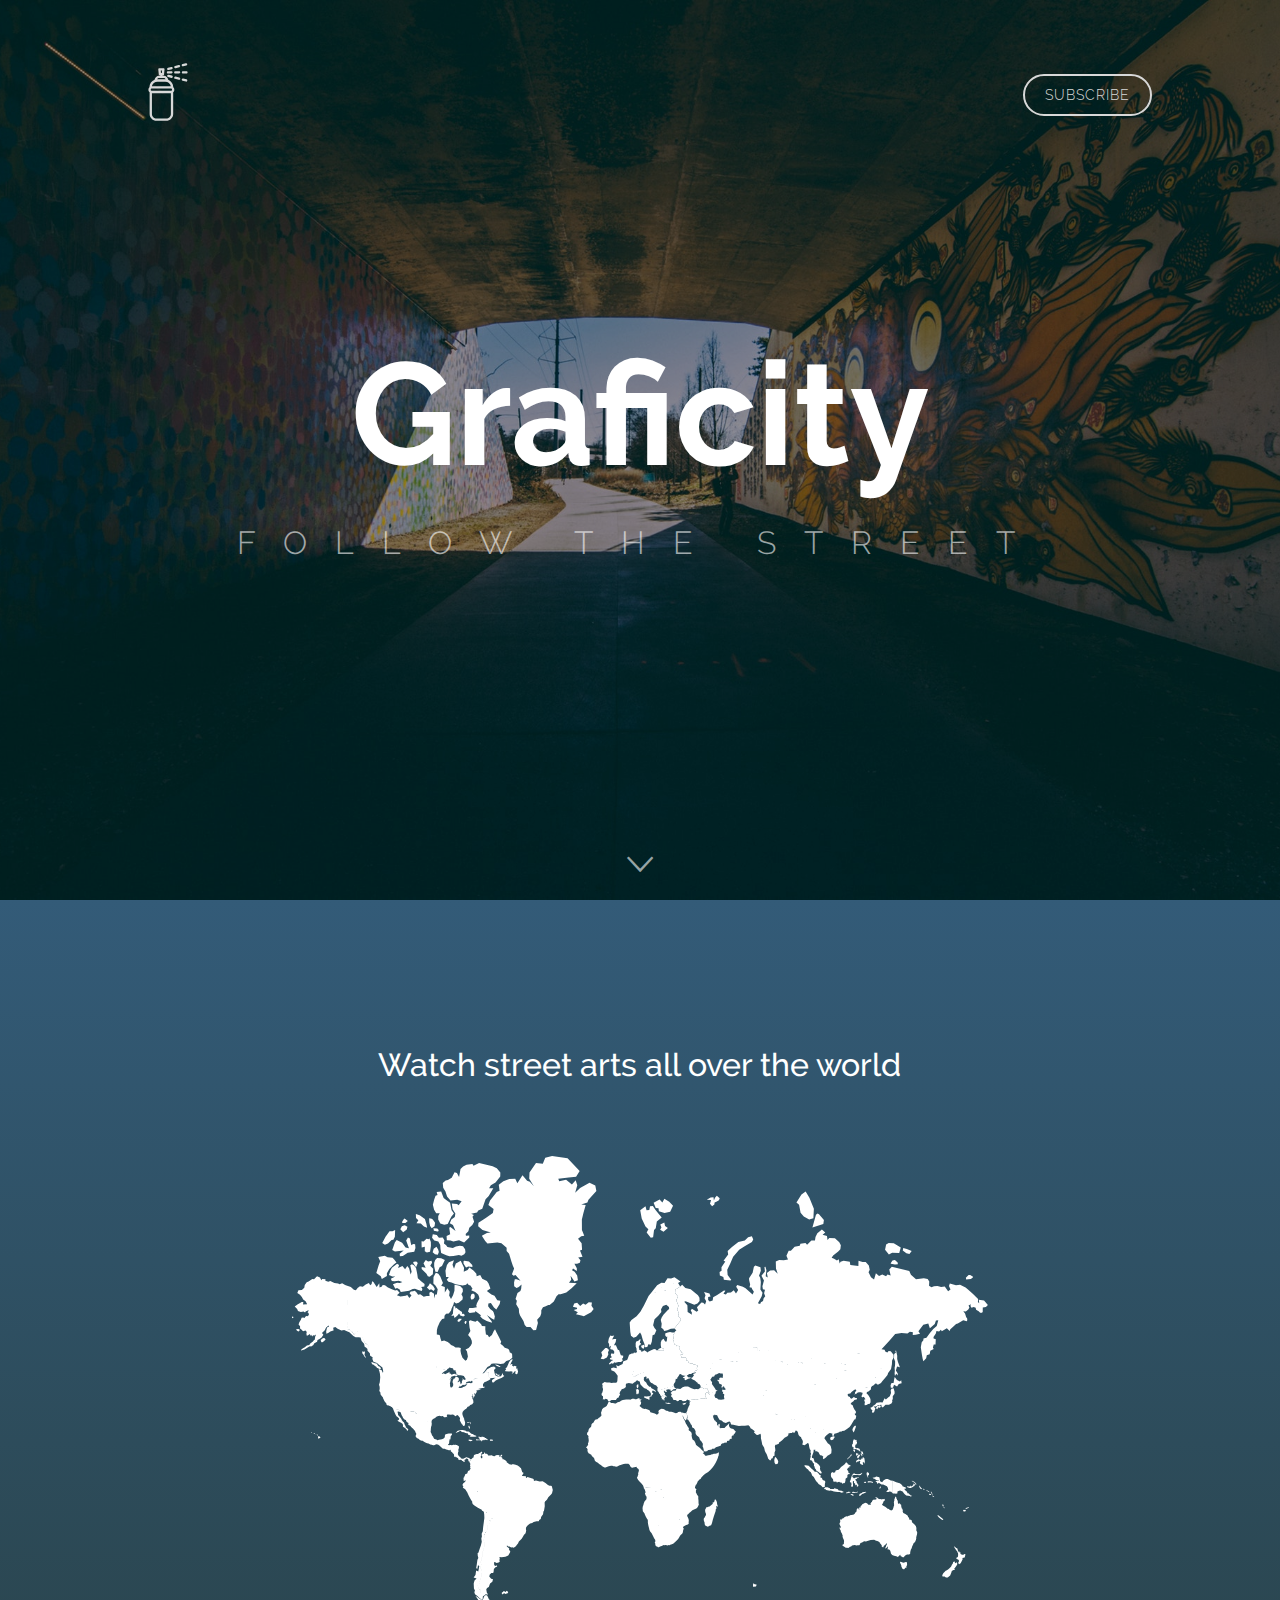
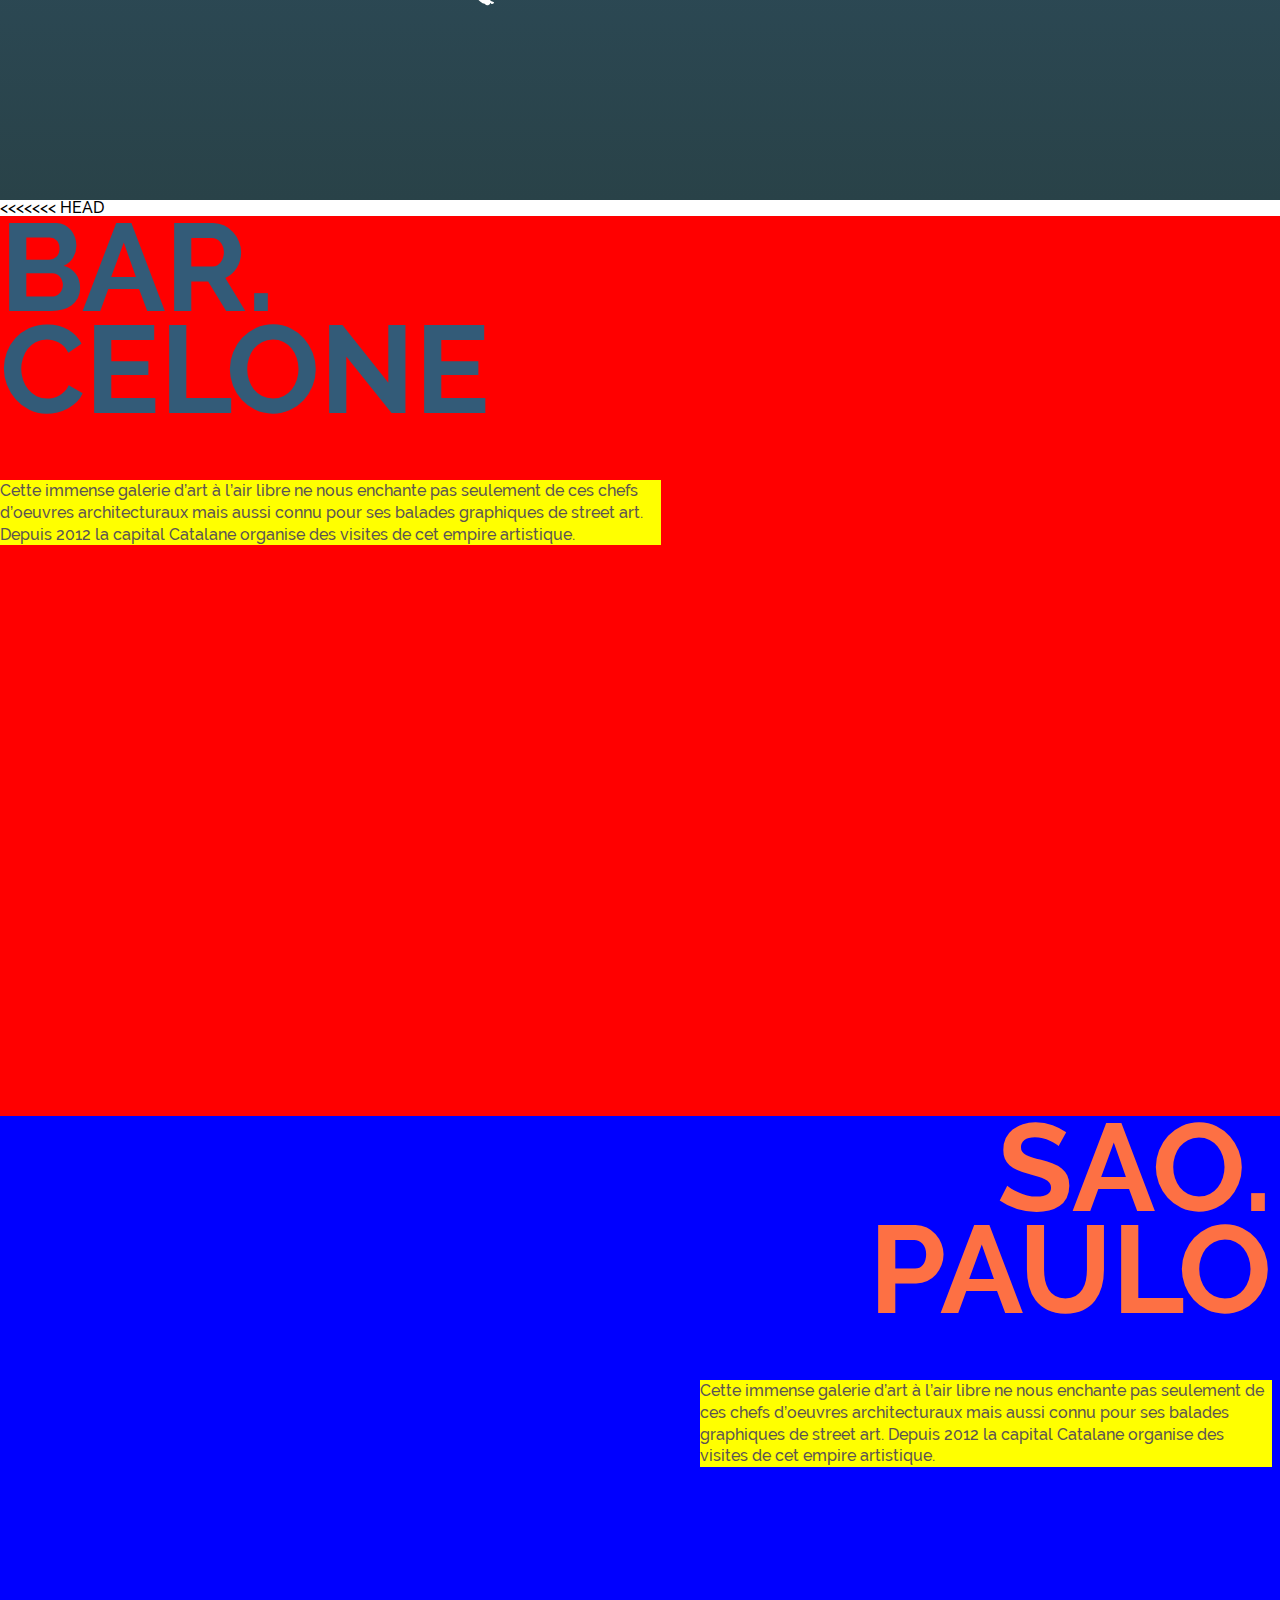
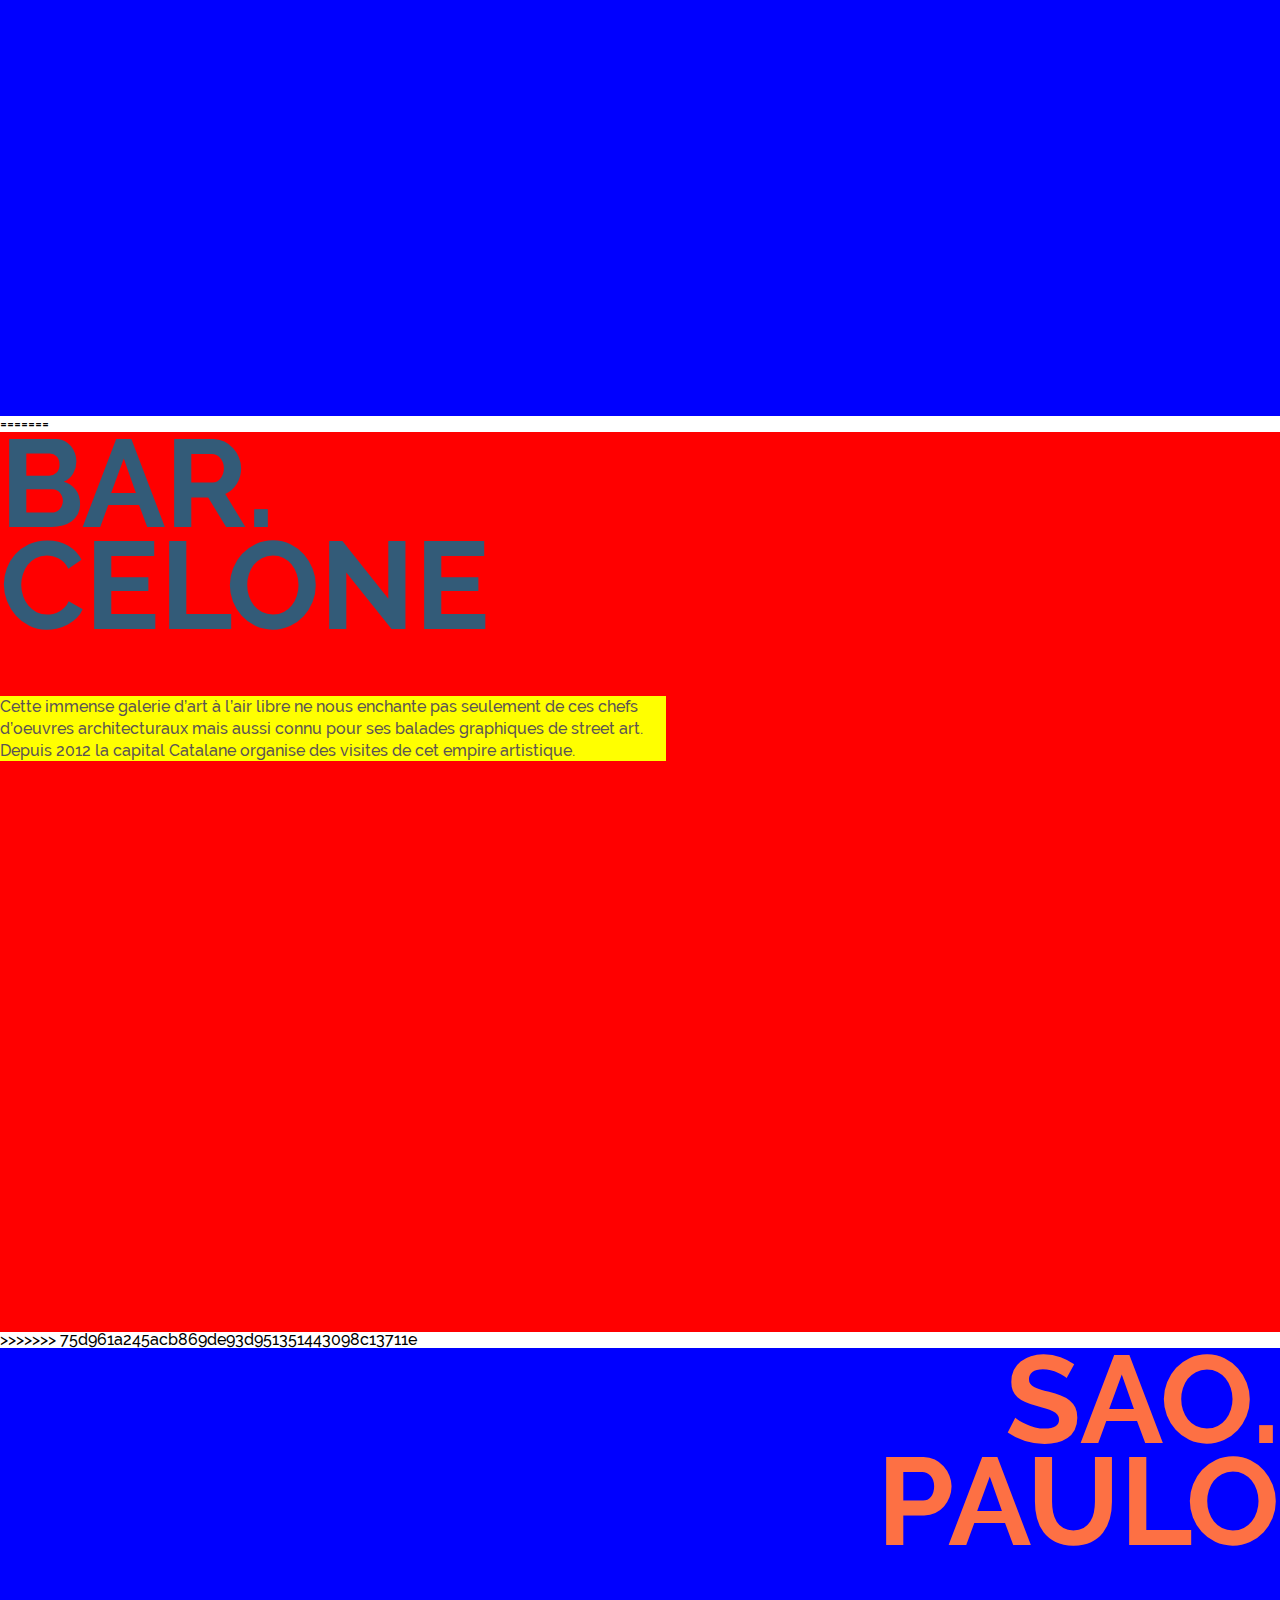
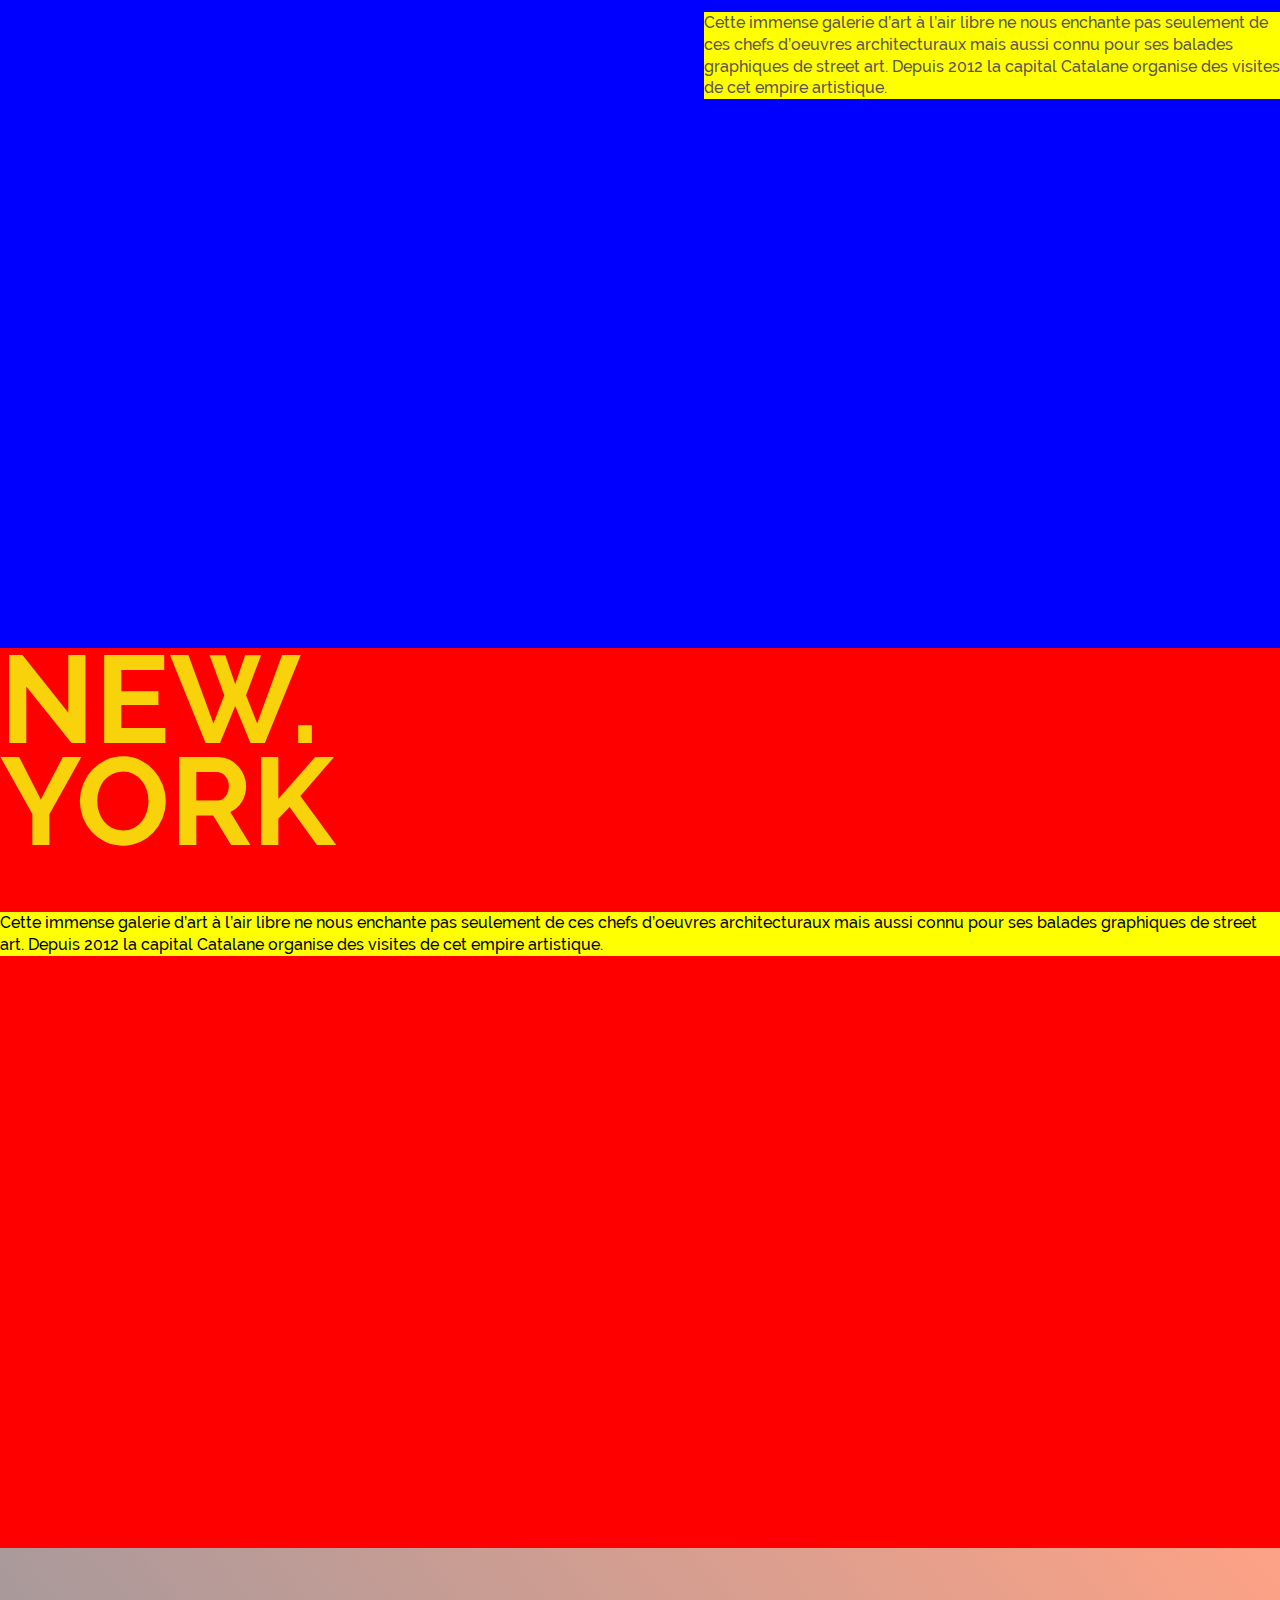
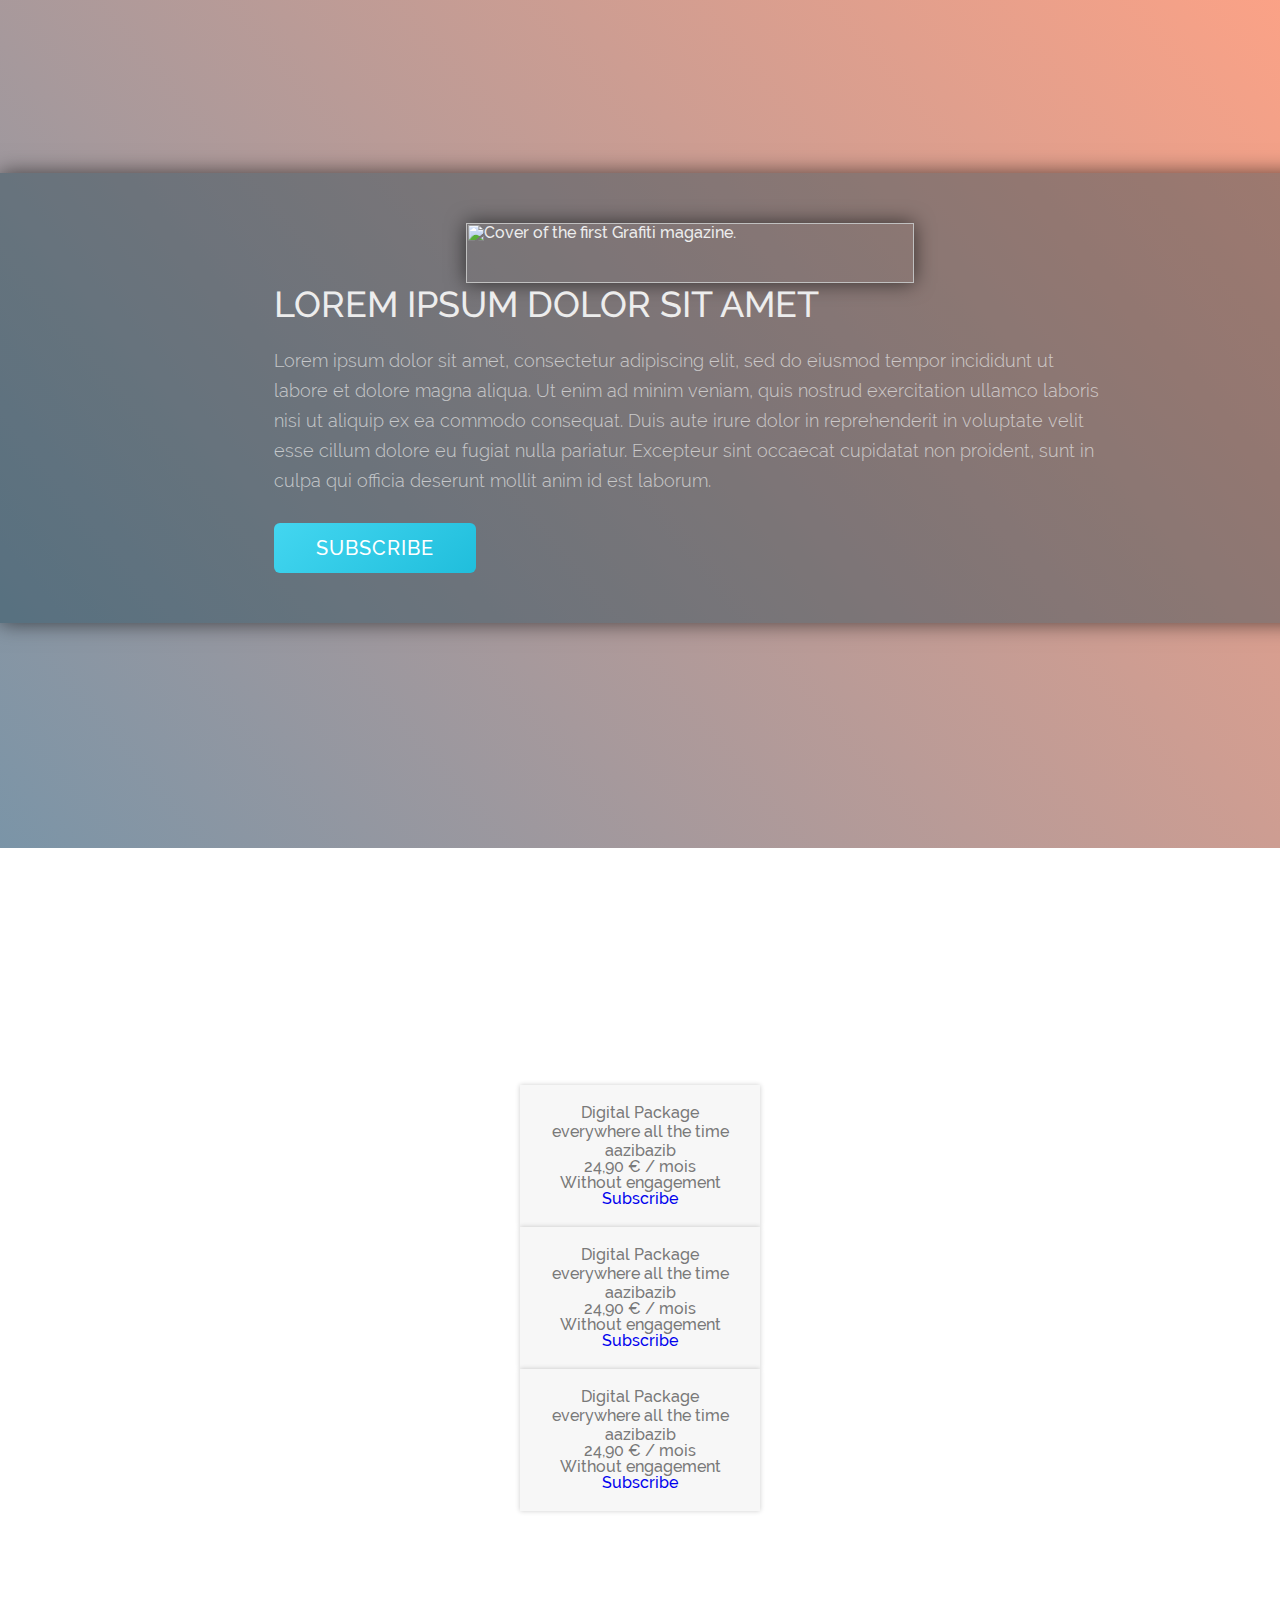
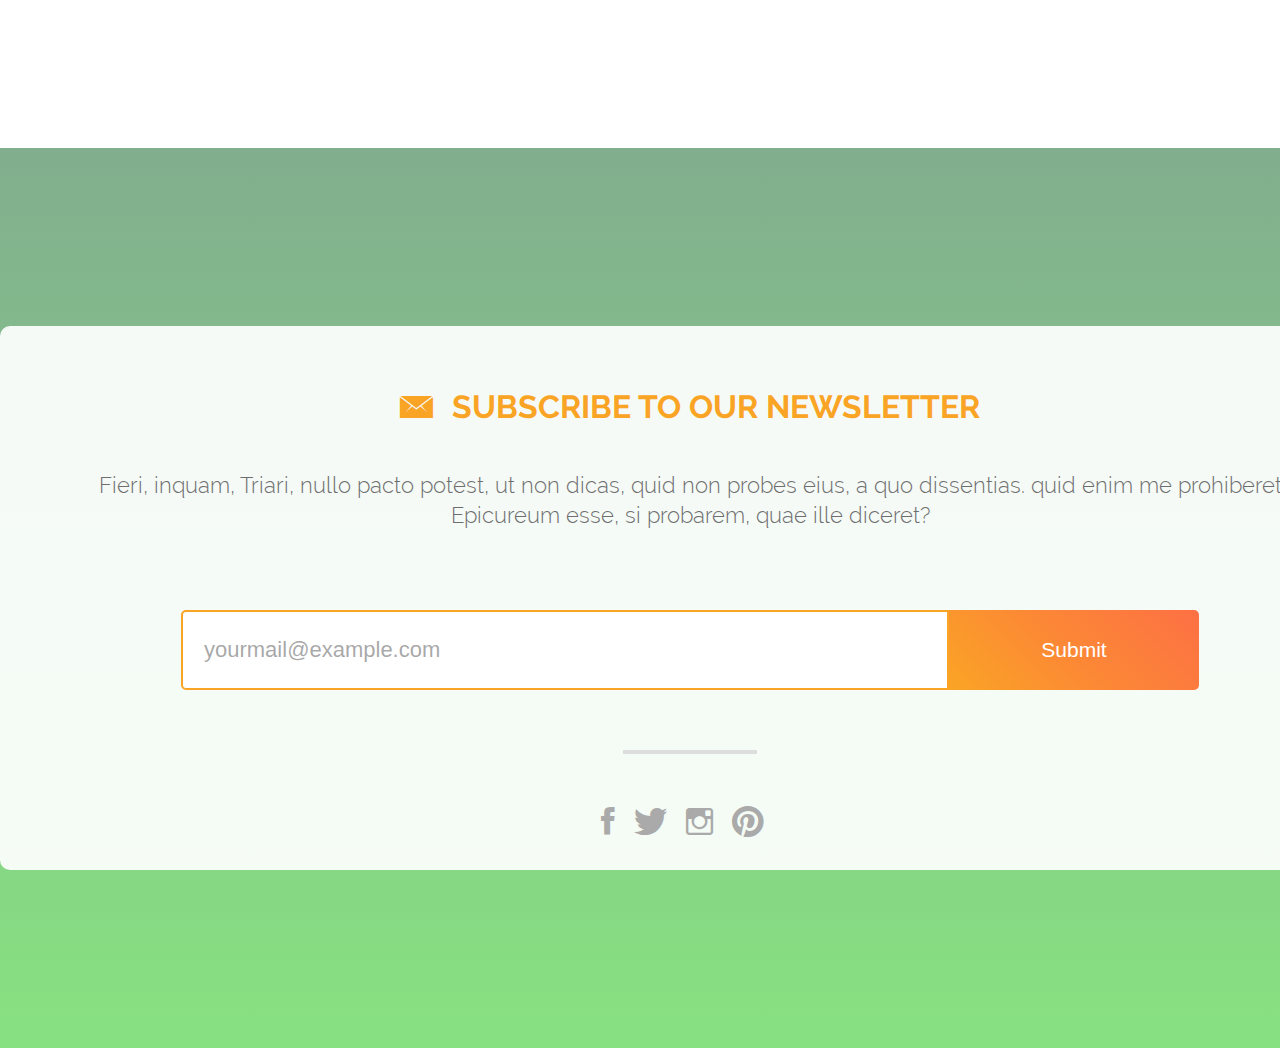
==== index.html @ 927def50 "update" ====
<html>
<head>
    <meta charset="utf-8">
	<meta http-equiv="X-UA-Compatible" content="IE=edge">
    <meta name="viewport" content="width=device-width, initial-scale=1, user-scalable=no">
    <title>Integration HETIC 2017</title>
    
    <link rel="stylesheet" href="./assets/css/ionicons.min.css">
    
    <link rel="stylesheet" href="./assets/css/reset.css">
    
    <link rel="stylesheet" href="./assets/css/main.css">
</head>
<body>
    <!-- code -->
    <section class="section graficity-head BgImg" id="section">
    <div class="filter filterTunnel"></div>
    <div class="sectionContentFlex">
    <div class="section-content">
    	<div class="head">
    		<div>
    			<a href="#">
    			    <?xml version="1.0" encoding="utf-8"?>
<svg version="1.1" id="Calque_1" xmlns="http://www.w3.org/2000/svg" xmlns:xlink="http://www.w3.org/1999/xlink" x="0px" y="0px"
	 viewBox="0 0 100 125" style="enable-background:new 0 0 100 125;" xml:space="preserve">
<style type="text/css">
	.st0{fill:#D8D8D8;}
</style>
<path class="st0" d="M50.4,31c-0.6-3.6-3.5-6.3-7-6.3h-1.9v-0.9h2.2l0.9-9.5c0-0.7-0.8-1.4-1.8-1.4h-6.2c-1,0-1.8,0.6-1.8,1.4
	l0.9,9.5h2.2v0.9H36c-3.5,0-6.4,2.7-7,6.3c-4.6,1.8-7.9,6.3-8,11.5c-1,1-1.6,2.3-1.6,3.8c0,1.6,0.7,3.1,1.9,4.1v33.8
	c0,5.9,4.9,10.8,10.8,10.8h15.2c5.9,0,10.8-4.9,10.8-10.8V50.4c1.1-1,1.8-2.4,1.8-4.1c0-1.5-0.6-2.9-1.6-3.8
	C58.2,37.3,54.9,32.9,50.4,31z M40.7,16.6l-0.3,3.6H39l-0.3-3.6H40.7z M36,28.3h7.4c1.2,0,2.3,0.7,2.9,1.8c-0.2,0-0.4,0-0.6,0H33.6
	c-0.2,0-0.4,0-0.6,0C33.7,29.1,34.8,28.3,36,28.3z M33.6,33.8h12.1c4.4,0,8,3.1,8.8,7.2H24.8C25.6,36.8,29.3,33.8,33.6,33.8z
	 M54.5,84.2c0,4-3.2,7.2-7.2,7.2H32.1c-4,0-7.2-3.2-7.2-7.2V51.8h29.6V84.2z M54.5,48.2H24.8c-1,0-1.8-0.8-1.8-1.8s0.8-1.8,1.8-1.8
	h29.7c1,0,1.8,0.8,1.8,1.8C56.3,47.3,55.5,48.2,54.5,48.2z M69.2,19.3C69.2,19.4,69.2,19.4,69.2,19.3C69.2,19.4,69.2,19.4,69.2,19.3
	c0,1.1-0.8,1.9-1.8,1.9h-6c-1,0-1.8-0.8-1.8-1.8l0,0l0,0c0-1,0.8-1.8,1.8-1.8h6C68.4,17.5,69.2,18.3,69.2,19.3z M80.6,19.4
	L80.6,19.4c0,1-0.8,1.8-1.8,1.8h-5.4c-1,0-1.8-0.8-1.8-1.8l0,0l0,0c0-1,0.8-1.8,1.8-1.8h5.4C79.8,17.5,80.6,18.3,80.6,19.4
	L80.6,19.4z M48.7,14.3c-0.2-1,0.3-1.9,1.3-2.2l5.2-1.3c1-0.2,1.9,0.3,2.2,1.3c0.2,1-0.3,1.9-1.3,2.2l-5.2,1.3
	c-0.1,0-0.3,0.1-0.4,0.1C49.6,15.7,48.9,15.1,48.7,14.3z M59.7,11.5c-0.2-1,0.3-1.9,1.3-2.2l5.8-1.5c1-0.2,1.9,0.3,2.2,1.3
	c0.2,1-0.3,1.9-1.3,2.2l-5.8,1.5c-0.1,0-0.3,0.1-0.4,0.1C60.7,12.9,59.9,12.3,59.7,11.5z M71.4,8.6c-0.2-1,0.3-1.9,1.3-2.2l5.2-1.3
	c1-0.2,1.9,0.3,2.2,1.3c0.2,1-0.3,1.9-1.3,2.2l-5.2,1.3c-0.1,0-0.3,0.1-0.4,0.1C72.3,9.9,71.6,9.4,71.4,8.6z M48.2,19.4L48.2,19.4
	L48.2,19.4c0-1.1,0.8-1.9,1.8-1.9h5.4c1,0,1.8,0.8,1.8,1.8l0,0l0,0c0,1-0.8,1.8-1.8,1.8H50C49,21.2,48.2,20.4,48.2,19.4z M57.4,26.7
	c-0.2,0.8-0.9,1.4-1.7,1.4c-0.1,0-0.3,0-0.4-0.1L50,26.6c-1-0.2-1.5-1.2-1.3-2.2s1.2-1.5,2.2-1.3l5.2,1.3
	C57.1,24.7,57.7,25.7,57.4,26.7z M69.1,29.6c-0.2,0.8-0.9,1.4-1.7,1.4c-0.1,0-0.3,0-0.4-0.1l-6-1.5c-1-0.2-1.5-1.2-1.3-2.2
	s1.2-1.5,2.2-1.3l5.8,1.5C68.7,27.7,69.3,28.6,69.1,29.6z M80.1,32.4c-0.2,0.8-0.9,1.4-1.7,1.4c-0.1,0-0.3,0-0.4-0.1l-5.2-1.3
	c-1-0.2-1.5-1.2-1.3-2.2s1.2-1.5,2.2-1.3l5.2,1.3C79.8,30.4,80.4,31.4,80.1,32.4z"/>
</svg>

    			 </a>
    		</div>

    		<div>
    			<a href="#" class="subscribeButtonHead btnGoTo" data-target="section5">subscribe</a>
    		</div>
    	</div>

		<div class="headerTextDiv">
	    	<h1 class="mainTitle">Graficity</h1>
	    	<h2 class="catchPhrase">follow the street</h2>
		</div>
   
        <div class="section-down">
            <a href="#" class="btn-section-down btnGoTo" data-target="section2"><i class="ion-ios-arrow-down"></i></a>
        </div>
    </div>
    </div>
    </section>

	<section class="section worldMapSection" id="section2">
	<div class="section-content">
	    <h2 class="mainTitle">Watch street arts all over the world</h2>
	
		<div class="worldMapImgDiv">
	<svg class="svg_map" viewbox="0 0 1009 652">
    <path class="Amerique_nord" d="M198.93,96.23l-0.22,-5.9l3.63,0.58l1.63,0.96l3.35,4.92l-0.76,4.97l-4.15,2.77l-2.28,-3.12L198.93,96.23zM212.14,108.88l0.33,-1.49l-1.97,-2.45l-5.65,-0.19l0.75,3.68l5.25,0.83L212.14,108.88zM248.49,155.83l3.08,5.1l0.81,0.57l3.07,-1.27l3.02,0.2l2.98,0.28l-0.25,-2.64l-4.84,-5.38l-6.42,-1.08l-1.35,0.67L248.49,155.83zM183.06,93.13l-2.71,4.19l6.24,0.52l4.61,4.44l4.58,1.5l-1.09,-5.68l-2.14,-6.73l-7.58,-5.35l-5.5,-2.04l0.2,5.69L183.06,93.13zM208.96,82.89l5.13,-0.12l-2.22,4l-0.04,5.3l3.01,5.76l5.81,1.77l4.96,-0.99l5.18,-10.73l3.85,-4.45l-3.38,-4.97l-2.21,-10.65l-4.6,-3.19l-4.72,-3.68l-3.58,-9.56l-6.52,0.94l1.23,4.15l-2.87,1.25l-1.94,5.32l-1.94,7.46l1.78,7.26L208.96,82.89zM145.21,136.27l3.92,1.95l12.67,-1.3l-5.82,4.77l0.36,3.43l4.26,-0.24l7.07,-4.58l9.5,-1.67l1.71,-5.22l-0.49,-5.57l-2.94,-0.5l-2.5,1.93l-1.1,-4.13l-0.95,-5.7l-2.9,-1.42l-2.57,4.41l4.01,11.05l-4.9,-0.85l-4.98,-6.79l-7.89,-4l-2.64,3.32L145.21,136.27zM167.77,94.21l-3.65,-2.9l-1.5,-0.66l-2.88,4.28l-0.05,2l4.66,0.01L167.77,94.21zM166.31,106.56l0.93,-3.99l-3.95,-2.12l-4.09,1.39l-2.27,4.26l4.16,4.21L166.31,106.56zM195.4,139.8l4.62,-1.11l1.28,-8.25l-0.09,-5.95l-2.14,-5.56l-0.22,1.6l-3.94,-0.7l-4.22,4.09l-3.02,-0.37l0.18,8.92l4.6,-0.87l-0.06,6.47L195.4,139.8zM192.12,185.41l-5.06,-3.93l-4.71,-4.21l-0.87,-6.18l-1.76,-8.92l-3.14,-3.84l-2.79,-1.55l-2.47,1.42l1.99,9.59l-1.41,3.73l-2.29,-8.98l-2.56,-3.11l-3.17,4.81l-3.9,-4.76l-6.24,2.87l1.4,-4.46l-2.87,-1.87l-7.51,5.84l-1.95,3.71l-2.35,6.77l4.9,2.32l4.33,-0.12l-6.5,3.46l1.48,3.13l3.98,0.17l5.99,-0.67l5.42,1.96l-3.66,1.44l-3.95,-0.37l-4.33,1.41l-1.87,0.87l3.45,6.35l2.49,-0.88l3.83,2.15l1.52,3.65l4.99,-0.73l7.1,-1.16l5.26,-2.65l3.26,-0.48l4.82,2.12l5.07,1.22l0.94,-2.86l-1.79,-3.05l4.6,-0.64L192.12,185.41zM199.86,184.43l-1.96,3.54l-2.47,2.49l3.83,3.54l2.28,-0.85l3.78,2.36l1.74,-2.73l-1.71,-3.03l-0.84,-1.53l-1.68,-1.46L199.86,184.43zM182.25,154.98l-2.13,-2.17l-3.76,0.4l-0.95,1.38l4.37,6.75L182.25,154.98zM210.94,168.15l3.01,-6.93l3.34,-1.85l4.19,-8.74l-5.36,-2.47l-5.84,-0.36l-2.78,2.77l-1.47,4.23l-0.04,4.82l1.75,8.19L210.94,168.15zM228.09,145.15l5.76,-0.18l8.04,-1.61l3.59,1.28l4.18,-2.26l1.75,-2.84l-0.63,-4.52l-3,-4.23l-4.56,-0.8l-5.71,0.97l-4.46,2.44l-4.09,-0.94l-3.78,-0.5l-1.78,-2.7l-3.22,-2.61l0.64,-4.43l-2.42,-3.98l-5.52,0.03l-3.11,-3.99l-5.78,-0.8l-1.06,5.1l3.25,3.74l5.8,1.45l2.81,5.09l0.34,5.6l0.97,5.99l7.45,3.42L228.09,145.15zM139.07,126.88l5.21,-5.05l2.62,-0.59l2.16,-4.23l0.38,-9.77l-3.85,1.91l-4.3,-0.18l-5.76,8.19l-4.76,8.98l3.8,2.51L139.07,126.88zM211.25,143.05l1.53,-4.14l-1.02,-3.46l-2.45,-3.92l-4.03,3.02l-1.49,4.92l3.4,2.79L211.25,143.05zM202.94,154.49l-0.73,-2.88l-5,1.26l-3.34,-2.11l-3.32,4.8l3.09,6.28l-5.72,-1.17l-0.06,3.01l6.97,7.05l1.94,3.38l2.7,0.73l4.6,-3.41l0.5,-8.21l-4.24,-4.07L202.94,154.49zM128.95,308.23l-1.16,-2.34l-2.8,-1.77l-1.39,-2.05l-0.95,-1.5l-2.64,-0.46l-1.72,-0.67l-2.94,-0.96l-0.24,1.02l1.08,2.38l2.89,0.78l0.5,1.23l2.51,1.5l0.84,1.51l4.6,1.92L128.95,308.23zM250.65,230.6l-2,-2.11l-2.06,0.5l-0.25,-3.06l-3.21,-2.04l-3.07,-2.27l-1.63,-1.75l-1.43,1.03l-0.52,-2.96l-2.03,-0.55l-0.96,6.13l-0.36,5.11l-2.44,3.14l3.8,-0.6l0.96,3.65l3.99,-3.23l2.78,-3.38l1.57,2.86l4.36,1.51L250.65,230.6zM130.12,178.05l7.38,-4.18V170l3.48,-6.41l6.88,-6.69l3.52,-2.47l-3.01,-4.2l-2.72,-2.95l-7.16,-0.57l-4,-2.16l-9.48,1.63l2.74,6.23l-2.43,6.43l-1.94,6.87l-1.2,3.86l6.47,4.69L130.12,178.05zM264.36,205.36l0.32,-1.01l-0.03,-3.17l-2.19,-2.08l-2.57,1.05l-1.19,4.17l0.7,3.56l3.14,-0.36L264.36,205.36zM288.18,212.9l4.41,6.6l3.45,2.85l4.92,-7.87l0.87,-4.93l-4.41,-0.47l-4.03,-6.7l-4.45,-1.64l-6.6,-4.97l5.15,-3.63l-2.65,-7.54l-2.44,-3.35l-6.77,-3.35l-2.92,-5.55l-5.21,1.99l-0.36,-3.86l-3.86,-4.32l-6.22,-4.71l-2.65,3.71l-5.55,2.66l0.42,-6.06l-4.81,-10.05l-7.11,4.06l-2.59,7.7l-2.21,-5.92l2.06,-6.37l-7.24,2.65l-2.88,3.99l-2.15,8.42l0.89,9.05l3.98,0.04l-2.93,3.92l2.33,2.96l4.55,1.25l5.93,2.42l10.2,1.82l5.08,-1.04l1.5,-2.42l2.21,2.79l2.47,0.46l2.97,4.96l-1.8,1.98l5.68,2.63l4.29,3.68l1.08,2.55l0.77,3.24l-3.63,6.93l-0.98,3.44l0.94,2.42l-5.77,0.86l-5.27,0.12l-1.85,4.87l2.37,2.23l8.11,-1.03l-0.04,-1.89l4.08,3.15l4.18,3.28l-0.98,1.77l3.4,3.02l6.02,3.53l7.6,2.39l-0.46,-2.09l-2.92,-3.67l-3.96,-5.37l7.03,5l3.54,1.66l0.97,-4.44l-1.82,-6.3l-1.16,-1.73l-3.81,-3.03l-2.95,-3.91l0.35,-3.94L288.18,212.9zM222.35,51.34l2.34,7.29l4.96,5.88l9.81,-1.09l6.31,1.97l-4.38,6.05l-2.21,-1.78l-7.66,-0.71l1.19,8.31l3.96,6.04l-0.8,5.2l-4.97,3.46l-2.27,5.47l4.55,2.65l3.82,8.55l-7.5,-5.7l-1.71,0.94l1.38,9.38l-5.18,2.83l0.35,5.85l5.3,0.63l4.17,1.44l8.24,-1.84l7.33,3.27l7.49,-7.19l-0.06,-3.02l-4.79,0.48l-0.39,-2.84l3.92,-3.83l1.33,-5.15l4.33,-3.83l2.66,-4.76l-2.32,-7.1l1.94,-2.65l-3.86,-1.89l8.49,-1.63l1.79,-3.15l5.78,-2.6l4.8,-13.47l4.57,-4.94l6.62,-11.12l-6.1,0.1l2.54,-4.3l6.78,-3.99l6.84,-8.9l0.12,-5.73l-5.13,-6.04l-6.02,-2.93l-7.49,-1.82l-6.07,-1.49l-6.07,-1.5l-8.1,3.98l-1.49,-2.53l-8.57,0.98l-5.03,2.57l-3.7,3.65l-2.13,11.74L239,24.52l-3.48,-1.14l-4.12,7.97l-5.5,3.35l-3.27,0.66l-4.17,3.84l0.61,6.65L222.35,51.34zM296.75,316.34l-0.98,-1.98l-1.06,1.26l0.7,1.36l3.56,1.71l1.04,-0.26l1.38,-1.66l-2.6,0.11L296.75,316.34zM239.75,238.48l0.61,1.63l1.98,0.14l3.28,-3.34l0.06,-1.19l-3.85,-0.06L239.75,238.48zM301.88,304.92l-2.87,-1.8l-3.69,-1.09l-0.97,0.37l2.61,2.04l3.63,1.34l1.36,-0.08L301.88,304.92zM326.76,309.71l-0.36,-2.24l-1.96,0.72l0.87,-3.11l-2.8,-1.32l-1.29,1.05l-2.49,-1.18l0.98,-1.51l-1.88,-0.93l-1.83,1.47l1.86,-3.82l1.5,-2.8l0.54,-1.22l-1.3,-0.2l-2.43,1.55l-1.74,2.53l-2.9,6.92l-2.35,2.56l1.22,1.14l-1.75,1.47l0.43,1.23l5.44,0.13l3.01,-0.25l2.69,1.01l-1.98,1.93l1.67,0.14l3.25,-3.58l0.78,0.53l-0.61,3.37l1.84,0.77l1.27,-0.15l1.18,-3.61L326.76,309.71zM305.57,314.47l-2.81,4.56l-4.63,0.58l-3.64,-2.01l-0.92,-3.07l-0.89,-4.46l2.65,-2.83l-2.48,-2.09l-4.19,0.43l-5.88,3.53l-4.5,5.45l-2.38,0.67l3.23,-3.8l4.04,-5.57l3.57,-1.9l2.35,-3.11l2.9,-0.3l4.21,0.03l6,0.92l4.74,-0.71l3.53,-3.62l4.62,-1.59l2.01,-1.58l2.04,-1.71l-0.2,-5.19l-1.13,-1.77l-2.18,-0.63l-1.11,-4.05l-1.8,-1.55l-4.47,-1.26l-2.52,-2.82l-3.73,-2.83l1.13,-3.2l-3.1,-6.26l-3.65,-6.89l-2.18,-4.98l-1.86,2.61l-2.68,6.05l-4.06,2.97l-2.03,-3.16l-2.56,-0.85l-0.93,-6.99l0.08,-4.8l-5,-0.44l-0.85,-2.27l-3.45,-3.44l-2.61,-2.04l-2.32,1.58l-2.88,-0.58l-4.81,-1.65l-1.95,1.4l0.94,9.18l1.22,5.12l-3.31,5.75l3.41,4.02l1.9,4.44l0.23,3.42l-1.55,3.5l-3.18,3.46l-4.49,2.28l1.98,2.53l1.46,7.4l-1.52,4.68l-2.16,1.46l-4.17,-4.28l-2.03,-5.17l-0.87,-4.76l0.46,-4.19l-3.05,-0.47l-4.63,-0.28l-2.97,-2.08l-3.51,-1.37l-2.01,-2.38l-2.8,-1.94l-5.21,-2.23l-3.92,1.02l-1.31,-3.95l-1.26,-4.99l-4.12,-0.9l0.15,-6.41l1.09,-4.48l3.04,-6.6l3.43,-4.9l3.26,-0.77l0.19,-4.05l2.21,-2.68l4.01,-0.42l3.25,-4.39l0.82,-2.9l2.7,-5.73l0.84,-3.5l2.9,2.11l3.9,-1.08l5.49,-4.96l0.36,-3.54l-1.98,-3.98l2.09,-4.06l-0.17,-3.87l-3.76,-3.95l-4.14,-1.19l-3.98,-0.62l-0.15,8.71l-2.04,6.56l-2.93,5.3l-2.71,-4.95l0.84,-5.61l-3.35,-5.02l-3.75,6.09l0.01,-7.99l-5.21,-1.63l2.49,-4.01l-3.81,-9.59l-2.84,-3.91l-3.7,-1.44l-3.32,6.43l-0.22,9.34l3.27,3.29l3,4.91l-1.27,7.71l-2.26,-0.2l-1.78,5.88l0.02,-7l-4.34,-2.58l-2.49,1.33l0.32,4.67l-4.09,-0.18l-4.35,1.17l-4.95,-3.35l-3.13,0.6l-2.82,-4.11l-2.26,-1.84l-2.24,0.77l-3.41,0.35l-1.81,2.61l2.86,3.19l-3.05,3.72l-2.99,-4.42l-2.39,1.3l-7.57,0.87l-5.07,-1.59l3.94,-3.74l-3.78,-3.9l-2.75,0.5l-3.86,-1.32l-6.56,-2.89l-4.29,-3.37l-3.4,-0.47l-1.06,2.36l-3.44,1.31l-0.38,-6.15l-3.73,5.5l-4.74,-7.32l-1.94,-0.89l-0.63,3.91l-2.09,1.9l-1.93,-3.39l-4.59,2.05l-4.2,3.55l-4.17,-0.98l-3.4,2.5l-2.46,3.28l-2.92,-0.72l-4.41,-3.8l-5.23,-1.94l-0.02,27.65l-0.01,35.43l2.76,0.17l2.73,1.56l1.96,2.44l2.49,3.6l2.73,-3.05l2.81,-1.79l1.49,2.85l1.89,2.23l2.57,2.42l1.75,3.79l2.87,5.88l4.77,3.2l0.08,3.12l-1.56,2.35l0.06,2.48l3.39,3.45l0.49,3.76l3.59,1.96l-0.4,2.79l1.56,3.96l5.08,1.82l2,1.89l5.43,4.23l0.38,0.01h7.96h8.32h2.76h8.55h8.27h8.41l8.42,0l9.53,0l9.59,0l5.8,0l0.01,-1.64l0.95,-0.02l0.5,2.35l0.87,0.72l1.96,0.26l2.86,0.67l2.72,1.3l2.27,-0.55l3.45,1.09l1.14,-1.66l1.59,-0.66l0.62,-1.03l0.63,-0.55l2.61,0.86l1.93,0.1l0.67,0.57l0.94,2.38l3.15,0.63l-0.49,1.18l1.11,1.21l-0.48,1.56l1.18,0.51l-0.59,1.37l0.75,0.13l0.53,-0.6l0.55,0.9l2.1,0.5l2.13,0.04l2.27,0.41l2.51,0.78l0.91,1.26l1.82,3.04l-0.9,1.3l-2.28,-0.54l-1.42,-2.44l0.36,2.49l-1.34,2.17l0.15,1.84l-0.23,1.07l-1.81,1.27l-1.32,2.09l-0.62,1.32l1.54,0.24l2.08,-1.2l1.23,-1.06l0.83,-0.17l1.54,0.38l0.75,-0.59l1.37,-0.48l2.44,-0.47v0l0,0l-0.25,-1.15l-0.13,0.04l-0.86,0.2l-1.12,-0.36l0.84,-1.32l0.85,-0.46l1.98,-0.56l2.37,-0.53l1.24,0.73l0.78,-0.85l0.89,-0.54l0.6,0.29l0.03,0.06l2.87,-2.73l1.27,-0.73l4.26,-0.03l5.17,0l0.28,-0.98l0.9,-0.2l1.19,-0.62l1,-1.82l0.86,-3.15l2.14,-3.1l0.93,1.08l1.88,-0.7l1.25,1.19l0,5.52l1.83,2.25l3.12,-0.48l4.49,-0.13l-4.87,3.26l0.11,3.29l2.13,0.28l3.13,-2.79l2.78,-1.58l6.21,-2.35l3.47,-2.62l-1.81,-1.46L305.57,314.47zM251.91,243.37l1.1,-3.12l-0.71,-1.23l-1.15,-0.13l-1.08,1.8l-0.13,0.41l0.74,1.77L251.91,243.37zM109.25,279.8L109.25,279.8l1.56,-2.35L109.25,279.8zM105.85,283.09l-2.69,0.38l-1.32,-0.62l-0.17,1.52l0.52,2.07l1.42,1.46l1.04,2.13l1.69,2.1l1.12,0.01l-2.44,-3.7L105.85,283.09zM109.25,279.8L109.25,279.8l-1.54,-1.83l-2.47,-1.57l-0.79,-4.36l-3.61,-4.13l-1.51,-4.94l-2.69,-0.34l-4.46,-0.13l-3.29,-1.54l-5.8,-5.64l-2.68,-1.05l-4.9,-1.99l-3.88,0.48l-5.51,-2.59l-3.33,-2.43l-3.11,1.21l0.58,3.93l-1.55,0.36l-3.24,1.16l-2.47,1.86l-3.11,1.16l-0.4,-3.24l1.26,-5.53l2.98,-1.77l-0.77,-1.46l-3.57,3.22l-1.91,3.77l-4.04,3.95l2.05,2.65l-2.65,3.85l-3.01,2.21l-2.81,1.59l-0.69,2.29l-4.38,2.63l-0.89,2.36l-3.28,2.13l-1.92,-0.38l-2.62,1.38l-2.85,1.67l-2.33,1.63l-4.81,1.38l-0.44,-0.81l3.07,-2.27l2.74,-1.51l2.99,-2.71l3.48,-0.56l1.38,-2.06l3.89,-3.05l0.63,-1.03l2.07,-1.83l0.48,-4l1.43,-3.17l-3.23,1.64l-0.9,-0.93l-1.52,1.95l-1.83,-2.73l-0.76,1.94l-1.05,-2.7l-2.8,2.17l-1.72,0l-0.24,-3.23l0.51,-2.02l-1.81,-1.98l-3.65,1.07l-2.37,-2.63l-1.92,-1.36l-0.01,-3.25l-2.16,-2.48l1.08,-3.41l2.29,-3.37l1,-3.15l2.27,-0.45l1.92,0.99l2.26,-3.01l2.04,0.54l2.14,-1.96l-0.52,-2.92l-1.57,-1.16l2.08,-2.52l-1.72,0.07l-2.98,1.43l-0.85,1.43l-2.21,-1.43l-3.97,0.73l-4.11,-1.56l-1.18,-2.65l-3.55,-3.91l3.94,-2.87l6.25,-3.41h2.31l-0.38,3.48l5.92,-0.27l-2.28,-4.34l-3.45,-2.72l-1.99,-3.64l-2.69,-3.17l-3.85,-2.38l1.57,-4.03l4.97,-0.25l3.54,-3.58l0.67,-3.92l2.86,-3.91l2.73,-0.95l5.31,-3.76l2.58,0.57l4.31,-4.61l4.24,1.83l2.03,3.87l1.25,-1.65l4.74,0.51l-0.17,1.95l4.29,1.43l2.86,-0.84l5.91,2.64l5.39,0.78l2.16,1.07l3.73,-1.34l4.25,2.46l3.05,1.13l-0.02,27.65l-0.01,35.43l2.76,0.17l2.73,1.56l1.96,2.44l2.49,3.6l2.73,-3.05l2.81,-1.79l1.49,2.85l1.89,2.23l2.57,2.42l1.75,3.79l2.87,5.88l4.77,3.2l0.08,3.12L109.25,279.8zM285.18,314.23l-1.25,-1.19l-1.88,0.7l-0.93,-1.08l-2.14,3.1l-0.86,3.15l-1,1.82l-1.19,0.62l-0.9,0.2l-0.28,0.98l-5.17,0l-4.26,0.03l-1.27,0.73l-2.87,2.73l0.29,0.54l0.17,1.51l-2.1,1.27l-2.3,-0.32l-2.2,-0.14l-1.33,0.44l0.25,1.15l0,0l0.05,0.37l-2.42,2.27l-2.11,1.09l-1.44,0.51l-1.66,1.03l-2.03,0.5l-1.4,-0.19l-1.73,-0.77l0.96,-1.45l0.62,-1.32l1.32,-2.09l-0.14,-1.57l-0.5,-2.24l-1.04,-0.39l-1.74,1.7l-0.56,-0.03l-0.14,-0.97l1.54,-1.56l0.26,-1.79l-0.23,-1.79l-2.08,-1.55l-2.38,-0.8l-0.39,1.52l-0.62,0.4l-0.5,1.95l-0.26,-1.33l-1.12,0.95l-0.7,1.32l-0.73,1.92l-0.14,1.64l0.93,2.38l-0.08,2.51l-1.14,1.84l-0.57,0.52l-0.76,0.41l-0.95,0.02l-0.26,-0.25l-0.76,-1.98l-0.02,-0.98l0.08,-0.94l-0.35,-1.87l0.53,-2.18l0.63,-2.71l1.46,-3.03l-0.42,0.01l-2.06,2.54l-0.38,-0.46l1.1,-1.42l1.67,-2.57l1.91,-0.36l2.19,-0.8l2.21,0.42l0.09,0.02l2.47,-0.36l-1.4,-1.61l-0.75,-0.13l-0.86,-0.16l-0.59,-1.14l-2.75,0.36l-2.49,0.9l-1.97,-1.55l-1.59,-0.52l0.9,-2.17l-2.48,1.37l-2.25,1.33l-2.16,1.04l-1.72,-1.4l-2.81,0.85l0.01,-0.6l1.9,-1.73l1.99,-1.65l2.86,-1.37l-3.45,-1.09l-2.27,0.55l-2.72,-1.3l-2.86,-0.67l-1.96,-0.26l-0.87,-0.72l-0.5,-2.35l-0.95,0.02l-0.01,1.64l-5.8,0l-9.59,0l-9.53,0l-8.42,0h-8.41h-8.27h-8.55h-2.76h-8.32h-7.96l0.95,3.47l0.45,3.41l-0.69,1.09l-1.49,-3.91l-4.05,-1.42l-0.34,0.82l0.82,1.94l0.89,3.53l0.51,5.42l-0.34,3.59l-0.34,3.54l-1.1,3.61l0.9,2.9l0.1,3.2l-0.61,3.05l1.49,1.99l0.39,2.95l2.17,2.99l1.24,1.17l-0.1,0.82l2.34,4.85l2.72,3.45l0.34,1.87l0.71,0.55l2.6,0.33l1,0.91l1.57,0.17l0.31,0.96l1.31,0.4l1.82,1.92l0.47,1.7l3.19,-0.25l3.56,-0.36l-0.26,0.65l4.23,1.6l6.4,2.31l5.58,-0.02l2.22,0l0.01,-1.35l4.86,0l1.02,1.16l1.43,1.03l1.67,1.43l0.93,1.69l0.7,1.77l1.45,0.97l2.33,0.96l1.77,-2.53l2.29,-0.06l1.98,1.28l1.41,2.18l0.97,1.86l1.65,1.8l0.62,2.19l0.79,1.47l2.19,0.96l1.99,0.68l1.09,-0.09l-0.53,-1.06l-0.14,-1.5l0.03,-2.16l0.65,-1.42l1.53,-1.51l2.79,-1.37l2.55,-2.37l2.36,-0.75l1.74,-0.23l2.04,0.74l2.45,-0.4l2.09,1.69l2.03,0.1l1.05,-0.61l1.04,0.47l0.53,-0.42l-0.6,-0.63l0.05,-1.3l-0.5,-0.86l1.16,-0.5l2.14,-0.22l2.49,0.36l3.17,-0.41l1.76,0.8l1.36,1.5l0.5,0.16l2.83,-1.46l1.09,0.49l2.19,2.68l0.79,1.75l-0.58,2.1l0.42,1.23l1.3,2.4l1.49,2.68l1.07,0.71l0.44,1.35l1.38,0.37l0.84,-0.39l0.7,-1.89l0.12,-1.21l0.09,-2.1l-1.33,-3.65l-0.02,-1.37l-1.25,-2.25l-0.94,-2.75l-0.5,-2.25l0.43,-2.31l1.32,-1.94l1.58,-1.57l3.08,-2.16l0.4,-1.12l1.42,-1.23l1.4,-0.22l1.84,-1.98l2.9,-1.01l1.78,-2.53l-0.39,-3.46l-0.29,-1.21l-0.8,-0.24l-0.12,-3.35l-1.93,-1.14l1.85,0.56l-0.6,-2.26l0.54,-1.55l0.33,2.97l1.43,1.36l-0.87,2.4l0.26,0.14l1.58,-2.81l0.9,-1.38l-0.04,-1.35l-0.7,-0.64l-0.58,-1.94l0.92,0.9l0.62,0.19l0.21,0.92l2.04,-2.78l0.61,-2.62l-0.83,-0.17l0.85,-1.02l-0.08,0.45l1.79,-0.01l3.93,-1.11l-0.83,-0.7l-4.12,0.7l2.34,-1.07l1.63,-0.18l1.22,-0.19l2.07,-0.65l1.35,0.07l1.89,-0.61l0.22,-1.07l-0.84,-0.84l0.29,1.37l-1.16,-0.09l-0.93,-1.99l0.03,-2.01l0.48,-0.86l1.48,-2.28l2.96,-1.15l2.88,-1.34l2.99,-1.9l-0.48,-1.29l-1.83,-2.25L285.18,314.23zM45.62,263.79l-1.5,0.8l-2.55,1.86l0.43,2.42l1.43,1.32l2.8,-1.95l2.43,-2.47l-1.19,-1.63L45.62,263.79zM0,235.22l2.04,-1.26l0.23,-0.68L0,232.61V235.22zM8.5,250.59l-2.77,0.97l1.7,1.52l1.84,1.04l1.72,-0.87l-0.27,-2.15L8.5,250.59zM105.85,283.09l-2.69,0.38l-1.32,-0.62l-0.17,1.52l0.52,2.07l1.42,1.46l1.04,2.13l1.69,2.1l1.12,0.01l-2.44,-3.7L105.85,283.09zM37.13,403.77l-1,-0.28l-0.27,0.26l0.02,0.19l0.32,0.24l0.48,0.63l0.94,-0.21l0.23,-0.36L37.13,403.77zM34.14,403.23l1.5,0.09l0.09,-0.32l-1.38,-0.13L34.14,403.23zM40.03,406.52l-0.5,-0.26l-1.07,-0.5l-0.21,-0.06l-0.16,0.28l0.19,0.58l-0.49,0.48l-0.14,0.33l0.46,1.08l-0.08,0.83l0.7,0.42l0.41,-0.49l0.9,-0.46l1.1,-0.63l0.07,-0.16l-0.71,-1.04L40.03,406.52zM32.17,401.38l-0.75,0.41l0.11,0.12l0.36,0.68l0.98,0.11l0.2,0.04l0.15,-0.17l-0.81,-0.99L32.17,401.38zM27.77,399.82l-0.43,0.3l-0.15,0.22l0.94,0.55l0.33,-0.3l-0.06,-0.7L27.77,399.82zM257.86,395.2l-0.69,0.15l-0.71,-1.76l-1.05,-0.89l0.61,-1.95l0.84,0.12l0.98,2.55L257.86,395.2zM257.06,386.51l-3.06,0.5l-0.2,-1.15l1.32,-0.25l1.85,0.09L257.06,386.51zM259.36,386.48l-0.48,2.21l-0.52,-0.4l0.05,-1.63l-1.26,-1.23l-0.01,-0.36L259.36,386.48zM244.58,396.94L247.01,397.16L249.21,397.19L251.84,398.22L252.96,399.33L255.58,398.99L256.57,399.69L258.95,401.56L260.69,402.91L261.61,402.87L263.29,403.48L263.08,404.32L265.15,404.44L267.27,405.66L266.94,406.35L265.07,406.73L263.18,406.88L261.25,406.64L257.24,406.93L259.12,405.27L257.98,404.5L256.17,404.3L255.2,403.44L254.53,401.74L252.95,401.85L250.33,401.05L249.49,400.42L245.84,399.95L244.86,399.36L245.91,398.61L243.16,398.46L241.15,400.02L239.98,400.06L239.58,400.8L238.2,401.13L237,400.84L238.48,399.91L239.08,398.82L240.35,398.15L241.78,397.56L243.91,397.27zM230.43,426.9L229.95,426.01L229.09,425.76L229.29,424.61L228.91,424.3L228.33,424.1L227.1,424.44L227,424.05L226.15,423.59L225.55,423.02L224.72,422.78L225.3,422.04L225.08,421.48L225.28,420.93L226.61,420.12L227.88,419.01L228.17,419.13L228.79,418.62L229.59,418.58L229.85,418.81L230.29,418.67L231.59,418.93L232.89,418.85L233.79,418.53L234.12,418.21L235.01,418.36L235.68,418.56L236.41,418.49L236.97,418.24L238.25,418.64L238.7,418.7L239.55,419.24L240.36,419.89L241.38,420.33L242.12,421.13L241.16,421.07L240.77,421.46L239.8,421.84L239.09,421.84L238.47,422.21L237.91,422.08L237.43,421.64L237.14,421.72L236.78,422.41L236.51,422.38L236.46,422.98L235.48,423.77L234.97,424.11L234.68,424.47L233.85,423.89L233.25,424.65L232.66,424.63L232,424.7L232.06,426.11L231.65,426.13L231.3,426.79zM270.04,406.75L271.75,406.88L274.18,407.35L274.43,408.96L274.21,410.09L273.53,410.59L274.25,411.47L274.19,412.27L272.33,411.77L271.01,411.97L269.3,411.76L267.99,412.31L266.48,411.39L266.73,410.44L269.31,410.85L271.43,411.09L272.44,410.43L271.16,409.16L271.18,408.03L269.41,407.57zM202.89,388.72L201.8,391.43L201.31,393.64L201.1,397.72L200.83,399.19L201.32,400.83L202.19,402.3L202.75,404.61L204.61,406.82L205.26,408.51L206.36,409.96L209.34,410.75L210.5,411.97L212.96,411.15L215.09,410.86L217.19,410.33L218.96,409.82L220.74,408.62L221.41,406.89L221.64,404.4L222.13,403.53L224.02,402.74L226.99,402.05L229.47,402.15L231.17,401.9L231.84,402.53L231.75,403.97L230.24,405.74L229.58,407.55L230.09,408.06L229.67,409.34L228.97,411.63L228.26,410.88L227.67,410.93L227.14,410.97L226.14,412.74L225.63,412.39L225.29,412.53L225.31,412.96L222.72,412.93L220.1,412.93L220.1,414.58L218.83,414.58L219.87,415.56L220.91,416.23L221.22,416.86L221.68,417.04L221.6,418.02L218.01,418.03L216.66,420.39L217.05,420.93L216.73,421.61L216.66,422.45L213.49,419.34L212.04,418.4L209.75,417.64L208.19,417.85L205.93,418.94L204.52,419.23L202.54,418.47L200.44,417.91L197.82,416.58L195.72,416.17L192.54,414.82L190.2,413.42L189.49,412.64L187.92,412.47L185.05,411.54L183.88,410.2L180.87,408.53L179.47,406.66L178.8,405.21L179.73,404.92L179.44,404.07L180.09,403.3L180.1,402.26L179.16,400.92L178.9,399.72L177.96,398.2L175.49,395.18L172.67,392.79L171.31,390.88L168.9,389.62L168.39,388.86L168.82,386.94L167.39,386.21L165.73,384.69L165.03,382.5L163.52,382.24L161.9,380.58L160.58,379.03L160.46,378.03L158.95,375.61L157.96,373.13L158,371.88L155.97,370.59L155.04,370.73L153.44,369.83L152.99,371.16L153.45,372.72L153.72,375.15L154.69,376.48L156.77,378.69L157.23,379.44L157.66,379.66L158.02,380.76L158.52,380.71L159.09,382.75L159.94,383.55L160.53,384.66L162.3,386.26L163.23,389.15L164.06,390.5L164.84,391.94L164.99,393.56L166.34,393.66L167.47,395.05L168.49,396.41L168.42,396.95L167.24,398.06L166.74,398.05L166,396.2L164.17,394.47L162.15,392.99L160.71,392.21L160.8,389.96L160.38,388.28L159.04,387.32L157.11,385.93L156.74,386.33L156.04,385.51L154.31,384.76L152.66,382.93L152.86,382.69L154.01,382.87L155.05,381.69L155.16,380.26L153,377.99L151.36,377.1L150.32,375.09L149.28,372.97L147.98,370.36L146.84,367.4L150.03,367.15L153.59,366.79L153.33,367.43L157.56,369.04L163.96,371.35L169.54,371.32L171.76,371.32L171.76,369.97L176.62,369.97L177.64,371.14L179.08,372.17L180.74,373.6L181.67,375.29L182.37,377.05L183.82,378.02L186.15,378.98L187.91,376.45L190.21,376.39L192.18,377.67L193.59,379.85L194.56,381.71L196.21,383.51L196.83,385.7L197.62,387.17L199.8,388.13L201.79,388.81zM256.88,443.21L255.95,442.4L255.35,440.88L256.04,440.13L255.33,439.94L254.81,439.01L253.41,438.23L252.18,438.41L251.62,439.39L250.48,440.09L249.87,440.19L249.6,440.78L250.93,442.3L250.17,442.66L249.76,443.08L248.46,443.22L247.97,441.54L247.61,442.02L246.68,441.86L246.12,440.72L244.97,440.54L244.24,440.21L243.04,440.21L242.95,440.82L242.63,440.4L242.78,439.84L243.01,439.27L242.9,438.76L243.32,438.42L242.74,438L242.72,436.87L243.81,436.62L244.81,437.63L244.75,438.23L245.87,438.35L246.14,438.12L246.91,438.82L248.29,438.61L249.48,437.9L251.18,437.33L252.14,436.49L253.69,436.65L253.58,436.93L255.15,437.03L256.4,437.52L257.31,438.36L258.37,439.14L258.03,439.56L258.68,441.21L258.15,442.05L257.24,441.85zM229.09,425.76L228.78,426.43L227.16,426.39L226.15,426.12L224.99,425.55L223.43,425.37L222.64,424.75L222.73,424.33L223.69,423.61L224.21,423.29L224.06,422.95L224.72,422.78L225.55,423.02L226.15,423.59L227,424.05L227.1,424.44L228.33,424.1L228.91,424.3L229.29,424.61zM257.76,410.96L259.65,411.22L261.14,411.93L261.6,412.73L259.63,412.78L258.78,413.27L257.21,412.8L255.61,411.73L255.94,411.06L257.12,410.86zM222.64,424.75L221.2,424.25L219.45,424.2L218.17,423.63L216.66,422.45L216.73,421.61L217.05,420.93L216.66,420.39L218.01,418.03L221.6,418.02L221.68,417.04L221.22,416.86L220.91,416.23L219.87,415.56L218.83,414.58L220.1,414.58L220.1,412.93L222.72,412.93L225.31,412.96L225.29,415.27L225.07,418.55L225.9,418.55L226.82,419.08L227.06,418.64L227.88,419.01L226.61,420.12L225.28,420.93L225.08,421.48L225.3,422.04L224.72,422.78L224.06,422.95L224.21,423.29L223.69,423.61L222.73,424.33zM225.31,412.96L225.29,412.53L225.63,412.39L226.14,412.74L227.14,410.97L227.67,410.93L227.68,411.36L228.21,411.37L228.17,412.17L227.71,413.44L227.96,413.89L227.67,414.94L227.84,415.21L227.52,416.68L226.97,417.46L226.46,417.55L225.9,418.55L225.07,418.55L225.29,415.27zM274.18,407.35L274.53,406.84L276.72,406.86L278.38,407.62L279.12,407.54L279.63,408.59L281.16,408.53L281.07,409.41L282.32,409.52L283.7,410.6L282.66,411.8L281.32,411.16L280.04,411.28L279.12,411.14L278.61,411.68L277.53,411.86L277.11,411.14L276.18,411.57L275.06,413.57L274.34,413.11L274.19,412.27L274.25,411.47L273.53,410.59L274.21,410.09L274.43,408.96zM234.93,432.31L233.96,431.41L232.65,430.26L232.03,429.3L230.85,428.41L229.44,427.12L229.75,426.68L230.22,427.11L230.43,426.9L231.3,426.79L231.65,426.13L232.06,426.11L232,424.7L232.66,424.63L233.25,424.65L233.85,423.89L234.68,424.47L234.97,424.11L235.48,423.77L236.46,422.98L236.51,422.38L236.78,422.41L237.14,421.72L237.43,421.64L237.91,422.08L238.47,422.21L239.09,421.84L239.8,421.84L240.77,421.46L241.16,421.07L242.12,421.13L241.88,421.41L241.74,422.05L242.02,423.1L241.38,424.08L241.08,425.23L240.98,426.5L241.14,427.23L241.21,428.52L240.78,428.8L240.52,430.02L240.71,430.77L240.13,431.5L240.27,432.26L240.69,432.73L240.02,433.33L239.2,433.14L238.73,432.56L237.84,432.32L237.2,432.69L235.35,431.94zM242.63,440.4L241.11,439.77L240.54,439.18L240.86,438.69L240.76,438.07L239.98,437.39L238.88,436.84L237.91,436.48L237.73,435.65L236.99,435.14L237.17,435.97L236.61,436.64L235.97,435.86L235.07,435.58L234.69,435.01L234.71,434.15L235.08,433.25L234.29,432.85L234.93,432.31L235.35,431.94L237.2,432.69L237.84,432.32L238.73,432.56L239.2,433.14L240.02,433.33L240.69,432.73L241.41,434.27L242.49,435.41L243.81,436.62L242.72,436.87L242.74,438L243.32,438.42L242.9,438.76L243.01,439.27L242.78,439.84zM289.41,410.89L290.84,411.15L291.35,411.73L290.63,412.47L288.52,412.45L286.88,412.55L286.72,411.3L287.11,410.87zM344.13,23.91L353.55,10.3L363.39,11.37L366.96,2.42L376.87,0L399.27,3.15L416.81,21.74L411.63,30.04L400.9,30.97L385.81,33L387.22,36.64L397.15,34.4L405.59,41.31L411.04,35.19L413.37,42.34L410.29,53.31L417.43,46.38L431.04,38.83L439.45,42.64L441.02,50.76L429.59,63.42L428.01,67.32L419.05,70.18L425.54,70.97L422.26,82.48L420,92.07L420.09,107.33L423.46,115.67L419.08,116.18L414.47,120.06L419.64,126.36L420.3,135.98L417.3,137L420.93,146.15L414.71,146.9L417.96,151.04L417.04,154.55L413.09,156.06L409.18,156.09L412.69,162.57L412.73,166.7L407.18,162.87L405.74,165.36L409.52,167.65L413.2,173.13L414.26,180.08L409.26,181.7L407.1,178.44L403.63,173.46L404.59,179.33L401.34,183.74L408.72,184.09L412.59,184.54L405.07,191.57L397.45,197.7L389.25,200.31L386.16,200.35L383.26,203.22L379.36,210.85L373.33,215.74L371.39,216.03L367.65,217.7L363.63,219.29L361.22,223.41L361.18,227.97L359.77,232.13L355.19,237.08L356.32,241.79L355.06,246.64L353.63,252.2L349.68,252.54L345.54,247.91L339.93,247.88L337.21,244.7L335.34,238.9L330.48,231.22L329.06,227.07L328.68,221.18L324.79,214.91L325.8,209.74L323.93,207.21L326.7,198.56L330.92,195.71L332.03,192.45L332.62,186.19L329.41,189.05L327.89,190.24L325.37,191.38L321.93,188.77L321.74,183.22L322.84,178.74L325.44,178.62L331.16,180.87L326.34,175.44L323.83,172.43L321.04,173.67L318.7,171.48L321.83,162.98L320.13,159.45L317.9,152.71L314.53,141.8L310.96,137.63L310.99,133L303.46,126.31L297.51,125.46L290.02,125.93L283.18,126.79L279.92,123.04L275.05,115.38L282.41,111.41L288.06,110.73L276.06,107.37L269.74,101.93L270.13,96.59L280.74,89.72L291.01,82.56L292.09,76.92L284.53,71.16L286.97,64.52L296.68,52.19L300.76,50.21L299.59,41.64L306.23,36.4L314.85,33.19L323.47,33.01L326.53,39.31L333.97,27.99L340.66,35.77L344.59,37.36L350.42,43.77L343.75,33z"></path>

    <path class="Asie" d="M619.87,393.72L620.37,393.57L620.48,394.41L622.67,393.93L624.99,394.01L626.68,394.1L628.6,392.03L630.7,390.05L632.47,388.15L633,389.2L633.38,391.64L631.95,391.65L631.72,393.65L632.22,394.07L630.95,394.67L630.94,395.92L630.12,397.18L630.05,398.39L629.48,399.03L621.06,397.51L619.98,394.43zM735.09,400.41L735.04,402.56L734.06,402.1L734.24,404.51L733.44,402.95L733.28,401.43L732.74,399.98L731.57,398.22L728.99,398.1L729.25,399.35L728.37,401.02L727.17,400.41L726.76,400.96L725.97,400.63L724.89,400.36L724.45,397.88L723.48,395.6L723.95,393.76L722.23,392.94L722.85,391.82L724.6,390.67L722.58,389.04L723.57,386.93L725.79,388.27L727.13,388.43L727.38,390.58L730.04,391L732.65,390.95L734.26,391.48L732.97,394.07L731.71,394.25L730.85,395.98L732.38,397.56L732.84,395.62L733.62,395.61zM795.46,450.77L796.57,449.72L798.96,448.19L798.83,449.57L798.67,451.35L797.33,451.26L796.74,452.21zM732.36,382.78L733.5,383.78L733.3,385.71L731.01,385.8L728.65,385.59L726.88,386.08L724.33,384.89L724.28,384.26L726.13,381.92L727.64,381.12L729.65,381.85L731.13,381.93zM813.72,492.06l-1.18,0.05l-3.72,-1.98l2.61,-0.56l1.47,0.86l0.98,0.86L813.72,492.06zM824.15,491.78l-2.4,0.62l-0.34,-0.34l0.25,-0.96l1.21,-1.72l2.77,-1.12l0.28,0.56l0.05,0.86L824.15,491.78zM805.83,486.01l1.01,0.75l1.73,-0.23l0.7,1.2l-3.24,0.57l-1.94,0.38l-1.51,-0.02l0.96,-1.62l1.54,-0.02L805.83,486.01zM819.86,486l-0.41,1.56l-4.21,0.8l-3.73,-0.35l-0.01,-1.03l2.23,-0.59l1.76,0.84l1.87,-0.21L819.86,486zM779.82,482.31l5.37,0.28l0.62,-1.16l5.2,1.35l1.02,1.82l4.21,0.51l3.44,1.67l-3.2,1.07l-3.08,-1.13l-2.54,0.08l-2.91,-0.21l-2.62,-0.51l-3.25,-1.07l-2.06,-0.28l-1.17,0.35l-5.11,-1.16l-0.49,-1.21l-2.57,-0.21l1.92,-2.68l3.4,0.17l2.26,1.09l1.16,0.21L779.82,482.31zM853,480.73l-1.44,1.91l-0.27,-2.11l0.5,-1.01l0.59,-0.95l0.64,0.82L853,480.73zM832.04,473.02l-1.05,0.93l-1.94,-0.51l-0.55,-1.2l2.84,-0.13L832.04,473.02zM841.08,472.01l1.02,2.13l-2.37,-1.15l-2.34,-0.23l-1.58,0.18l-1.94,-0.1l0.67,-1.53l3.46,-0.12L841.08,472.01zM851.37,466.59l0.78,4.51l2.9,1.67l2.34,-2.96l3.22,-1.68l2.49,0l2.4,0.97l2.08,1l3.01,0.53l0.05,9.1l0.05,9.16l-2.5,-2.31l-2.85,-0.57l-0.69,0.8l-3.55,0.09l1.19,-2.29l1.77,-0.78l-0.73,-3.05l-1.35,-2.35l-5.44,-2.37l-2.31,-0.23l-4.21,-2.58l-0.83,1.36l-1.08,0.25l-0.64,-1.02l-0.01,-1.21l-2.14,-1.37l3.02,-1l2,0.05l-0.24,-0.74l-4.1,-0.01l-1.11,-1.66l-2.5,-0.51l-1.19,-1.38l3.78,-0.67l1.44,-0.91l4.5,1.14L851.37,466.59zM826.41,459.43l-2.25,2.76l-2.11,0.54l-2.7,-0.54l-4.67,0.14l-2.45,0.4l-0.4,2.11l2.51,2.48l1.51,-1.26l5.23,-0.95l-0.23,1.28l-1.22,-0.4l-1.22,1.63l-2.47,1.08l2.65,3.57l-0.51,0.96l2.52,3.22l-0.02,1.84l-1.5,0.82l-1.1,-0.98l1.36,-2.29l-2.75,1.08l-0.7,-0.77l0.36,-1.08l-2.02,-1.64l0.21,-2.72l-1.87,0.85l0.24,3.25l0.11,4l-1.78,0.41l-1.2,-0.82l0.8,-2.57l-0.43,-2.69l-1.18,-0.02l-0.87,-1.91l1.16,-1.83l0.4,-2.21l1.41,-4.2l0.59,-1.15l2.38,-2.07l2.19,0.82l3.54,0.39l3.22,-0.12l2.77,-2.02L826.41,459.43zM836.08,460.23l-0.15,2.43l-1.45,-0.27l-0.43,1.69l1.16,1.47l-0.79,0.33l-1.13,-1.76l-0.83,-3.56l0.56,-2.23l0.93,-1.01l0.2,1.52l1.66,0.24L836.08,460.23zM805.76,458.29l3.14,2.58l-3.32,0.33l-0.94,1.9l0.12,2.52l-2.7,1.91L802,470.3l-1.08,4.27l-0.41,-0.99l-3.19,1.26l-1.11,-1.71l-2,-0.16l-1.4,-0.89l-3.33,1l-1.02,-1.35l-1.84,0.15l-2.31,-0.32l-0.43,-3.74l-1.4,-0.77l-1.35,-2.38l-0.39,-2.44l0.33,-2.58l1.67,-1.85l0.47,1.86l1.92,1.57l1.81,-0.57l1.79,0.2l1.63,-1.41l1.34,-0.24l2.65,0.78l2.29,-0.59l1.44,-3.88l1.08,-0.97l0.97,-3.17l3.22,0l2.43,0.47l-1.59,2.52l2.06,2.64L805.76,458.29zM771.95,479.71l-3.1,0.06l-2.36,-2.34l-3.6,-2.28l-1.2,-1.69l-2.12,-2.27l-1.39,-2.09l-2.13,-3.9l-2.46,-2.32l-0.82,-2.39l-1.03,-2.17l-2.53,-1.75l-1.47,-2.39l-2.11,-1.56l-2.92,-3.08l-0.25,-1.42l1.81,0.11l4.34,0.54l2.48,2.73l2.17,1.89l1.55,1.16l2.66,3l2.85,0.04l2.36,1.91l1.62,2.33l2.13,1.27l-1.12,2.27l1.61,0.97l1.01,0.07l0.48,1.94l0.98,1.56l2.06,0.25l1.36,1.76l-0.7,3.47L771.95,479.71zM575.41,366.82L574.92,367.87L573.9,367.41L573.32,369.61L574.02,369.97L573.31,370.43L573.18,371.29L574.5,370.84L574.57,372.11L573.17,377.28L571.33,371.73L572.14,370.65L571.95,370.46L572.69,368.93L573.26,366.43L573.66,365.59L573.74,365.56L574.68,365.56L574.94,364.98L575.69,364.93L575.73,366.3L575.35,366.8zM674.22,333.11L674.85,331.45L676.69,330.91L681.31,332.22L681.74,329.98L683.33,329.18L687.33,330.79L688.35,330.37L693,330.47L697.16,330.87L698.56,332.24L700.29,332.79L699.9,333.65L695.48,335.68L694.48,337.16L690.88,337.6L689.82,339.95L686.85,339.46L684.92,340.18L682.24,341.9L682.63,342.75L681.83,343.58L676.53,344.13L673.06,342.96L670.02,343.24L670.29,341.14L673.34,341.75L674.37,340.62L676.5,340.98L680.09,338.34L676.77,336.38L674.77,337.31L672.7,335.91L675.05,333.48zM765.44,433.6L764.3,432.12L762.89,429.18L762.22,425.73L764.02,423.35L767.64,422.8L770.27,423.21L772.58,424.34L773.85,422.35L776.34,423.41L776.99,425.33L776.64,428.75L771.93,430.94L773.16,432.67L770.22,432.87L767.79,434.01zM575.69,364.93L574.94,364.98L574.68,365.56L573.74,365.56L574.74,362.83L576.13,360.45L576.19,360.33L577.45,360.51L577.91,361.83L576.38,363.1zM704.57,442.37L704.15,445.29L702.98,446.09L700.54,446.73L699.2,444.5L698.71,440.47L699.98,435.89L701.91,437.46L703.22,439.44zM754.36,405.95L752.72,407.23L750.74,407.37L749.46,410.56L748.28,411.09L749.64,413.66L751.42,415.79L752.56,417.71L751.54,420.23L750.57,420.76L751.24,422.21L753.11,424.49L753.43,426.09L753.38,427.42L754.48,430.02L752.94,432.67L751.58,435.58L751.31,433.48L752.17,431.3L751.23,429.62L751.46,426.51L750.32,425.03L749.41,421.59L748.9,417.93L747.69,415.53L745.84,416.99L742.65,419.05L741.08,418.79L739.34,418.12L740.31,414.51L739.73,411.77L737.53,408.38L737.87,407.31L736.23,406.93L734.24,404.51L734.06,402.1L735.04,402.56L735.09,400.41L736.48,399.69L736.18,398.41L736.81,397.38L736.92,394.23L739.11,394.93L740.36,392.41L740.51,390.91L742.05,388.31L741.97,386.53L745.6,384.37L747.6,384.94L747.37,383.01L748.36,382.43L748.14,381.23L749.78,380.99L750.72,382.85L751.94,383.6L752.03,386L751.91,388.57L749.26,391.15L748.92,394.78L751.88,394.28L752.55,397.08L754.33,397.67L753.51,400.17L755.59,401.3L756.81,401.85L758.86,400.98L758.95,402.22L756.56,404.16L755.96,405.26zM721.29,304.88L724.25,304.14L729.6,300.4L733.87,298.33L736.3,299.68L739.23,299.74L741.1,301.79L743.9,301.94L747.96,303.03L750.68,300L749.54,297.4L752.45,292.74L755.59,294.61L758.13,295.14L761.43,296.29L761.96,299.61L765.95,301.45L768.6,300.64L772.14,300.07L774.95,300.65L777.7,302.74L779.4,304.94L782,304.9L785.53,305.59L788.11,304.53L791.8,303.82L795.91,300.76L797.59,301.23L799.06,302.69L802.4,302.33L801.04,305.58L799.06,309.8L799.78,311.51L801.37,310.98L804.13,311.63L806.29,310.09L808.54,311.42L811.08,314.31L810.77,315.76L808.56,315.3L804.49,315.84L802.51,317L800.46,319.66L796.18,321.21L793.39,323.31L790.51,322.51L788.93,322.15L787.46,324.69L788.35,326.19L788.81,327.47L786.84,328.77L784.83,330.82L781.56,332.15L777.35,332.3L772.82,333.61L769.56,335.62L768.32,334.46L764.93,334.46L760.78,332.17L758.01,331.6L754.28,332.13L748.49,331.28L745.4,331.37L743.76,329.1L742.48,325.53L740.75,325.1L737.36,322.65L733.58,322.1L730.25,321.42L729.24,319.69L730.32,314.96L728.39,311.65L724.39,310.08L722.03,307.85zM640.29,403.18l-1.05,2.04l-1.27,-0.16l-0.58,0.71l-0.45,1.5l0.34,1.98l-0.26,0.36l-1.29,-0.01l-1.75,1.1l-0.27,1.43l-0.64,0.62l-1.74,-0.02l-1.1,0.74l0.01,1.18l-1.36,0.81l-1.55,-0.27l-1.88,0.98l-1.3,0.16l-0.92,-2.04l-2.19,-4.84l8.41,-2.96l1.87,-5.97l-1.29,-2.14l0.07,-1.22l0.82,-1.26l0.01,-1.25l1.27,-0.6l-0.5,-0.42l0.23,-2l1.43,-0.01l1.26,2.09l1.57,1.11l2.06,0.4l1.66,0.55l1.27,1.74l0.76,1l1,0.38l-0.01,0.67l-1.02,1.79l-0.45,0.84L640.29,403.18zM633.37,388.64L633,389.2l-0.53,-1.06l0.82,-1.06l0.35,0.27L633.37,388.64zM829.59,439.86l0.29,1.87l0.17,1.58l-0.96,2.57l-1.02,-2.86l-1.31,1.42l0.9,2.06l-0.8,1.31l-3.3,-1.63l-0.79,-2.03l0.86,-1.33l-1.78,-1.33l-0.88,1.17l-1.32,-0.11l-2.08,1.57l-0.46,-0.82l1.1,-2.37l1.77,-0.79l1.53,-1.06l0.99,1.27l2.13,-0.77l0.46,-1.26l1.98,-0.08l-0.17,-2.18l2.27,1.34l0.24,1.42L829.59,439.86zM822.88,434.6l-1.01,0.93l-0.88,1.79l-0.88,0.84l-1.73,-1.95l0.58,-0.76l0.7,-0.79l0.31,-1.76l1.55,-0.17l-0.45,1.91l2.08,-2.74L822.88,434.6zM807.52,437.32l-3.73,2.67l1.38,-1.97l2.03,-1.74l1.68,-1.96l1.47,-2.82l0.5,2.31l-1.85,1.56L807.52,437.32zM817,430.02l1.68,0.88l1.78,0l-0.05,1.19l-1.3,1.2l-1.78,0.85l-0.1,-1.32l0.2,-1.45L817,430.02zM827.14,429.25l0.79,3.18l-2.16,-0.75l0.06,0.95l0.69,1.75l-1.33,0.63l-0.12,-1.99l-0.84,-0.15l-0.44,-1.72l1.65,0.23l-0.04,-1.08l-1.71,-2.18l2.69,0.06L827.14,429.25zM816,426.66l-0.74,2.47l-1.2,-1.42l-1.43,-2.18l2.4,0.1L816,426.66zM815.42,410.92l1.73,0.84l0.86,-0.76l0.25,0.75l-0.46,1.22l0.96,2.09l-0.74,2.42l-1.65,0.96l-0.44,2.33l0.63,2.29l1.49,0.32l1.24,-0.34l3.5,1.59l-0.27,1.56l0.92,0.69l-0.29,1.32l-2.18,-1.4l-1.04,-1.5l-0.72,1.05l-1.79,-1.72l-2.55,0.42l-1.4,-0.63l0.14,-1.19l0.88,-0.73l-0.84,-0.67l-0.36,1.04l-1.38,-1.65l-0.42,-1.26l-0.1,-2.77l1.13,0.96l0.29,-4.55l0.91,-2.66L815.42,410.92zM617.72,392.16L617.53,389.92L618.29,388.3L619.05,387.96L619.9,388.93L619.95,390.74L619.34,392.55L618.56,392.77zM584.02,364.6L578.53,368.14L575.41,366.82L575.35,366.8L575.73,366.3L575.69,364.93L576.38,363.1L577.91,361.83L577.45,360.51L576.19,360.33L575.93,357.72L576.61,356.31L577.36,355.56L578.11,354.8L578.27,352.86L579.18,353.54L582.27,352.57L583.76,353.22L586.07,353.21L589.29,351.9L590.81,351.96L594,351.42L592.56,353.6L591.02,354.46L591.29,356.98L590.23,361.1zM762.89,429.18L760.37,427.87L757.97,427.93L758.38,425.68L755.91,425.7L755.69,428.84L754.18,432.99L753.27,435.49L753.46,437.54L755.28,437.63L756.42,440.2L756.93,442.63L758.49,444.24L760.19,444.57L761.64,446.02L760.73,447.17L758.87,447.51L758.65,446.07L756.37,444.84L755.88,445.34L754.77,444.27L754.29,442.88L752.8,441.29L751.44,439.96L750.98,441.61L750.45,440.05L750.76,438.29L751.58,435.58L752.94,432.67L754.48,430.02L753.38,427.42L753.43,426.09L753.11,424.49L751.24,422.21L750.57,420.76L751.54,420.23L752.56,417.71L751.42,415.79L749.64,413.66L748.28,411.09L749.46,410.56L750.74,407.37L752.72,407.23L754.36,405.95L755.96,405.26L757.18,406.18L757.34,407.96L759.23,408.09L758.54,411.2L758.61,413.82L761.56,412.08L762.4,412.59L764.05,412.51L764.61,411.49L766.73,411.69L768.86,414.07L769.04,416.94L771.31,419.47L771.18,421.91L770.27,423.21L767.64,422.8L764.02,423.35L762.22,425.73zM674.37,340.62L673.34,341.75L670.29,341.14L670.02,343.24L673.06,342.96L676.53,344.13L681.83,343.58L682.54,346.91L683.46,346.55L685.16,347.36L685.07,348.74L685.49,350.75L682.59,350.75L680.66,350.49L678.92,352.06L677.67,352.4L676.69,353.14L675.58,351.99L675.85,349.04L675,348.87L675.3,347.78L673.79,346.98L672.58,348.21L672.28,349.64L671.85,350.16L670.17,350.09L669.27,351.69L668.32,351.02L666.29,352.14L665.44,351.72L667.01,348.15L666.41,345.49L664.35,344.63L665.08,343.04L667.42,343.21L668.75,341.2L669.64,338.85L673.39,337.99L672.81,339.7L673.21,340.72zM825.65,488.25L825.98,487.59L828.39,486.96L830.35,486.86L831.22,486.51L832.28,486.86L831.25,487.62L828.33,488.85L825.98,489.67L825.93,488.81zM816.7,393.27L815.01,398.14L813.81,400.62L812.33,398.07L812.01,395.82L813.66,392.82L815.91,390.5L817.19,391.41zM778.21,401.87L774.47,404.43L772.13,407.24L771.51,409.29L773.66,412.38L776.28,416.2L778.82,417.99L780.53,420.32L781.81,425.64L781.43,430.66L779.1,432.53L775.88,434.36L773.6,436.72L770.1,439.34L769.08,437.53L769.87,435.62L767.79,434.01L770.22,432.87L773.16,432.67L771.93,430.94L776.64,428.75L776.99,425.33L776.34,423.41L776.85,420.53L776.14,418.49L774.02,416.47L772.25,413.9L769.92,410.44L766.56,408.68L767.37,407.61L769.16,406.84L768.07,404.25L764.62,404.22L763.36,401.5L761.72,399.13L763.23,398.39L765.46,398.41L768.19,398.06L770.58,396.44L771.93,397.58L774.5,398.13L774.05,399.87L775.39,401.09zM624.16,416.33L622.13,417.12L621.59,418.4L621.52,419.39L618.73,420.61L614.25,421.96L611.74,423.99L610.51,424.14L609.67,423.97L608.03,425.17L606.24,425.72L603.89,425.87L603.18,426.03L602.57,426.78L601.83,426.99L601.4,427.72L600.01,427.66L599.11,428.04L597.17,427.9L596.44,426.23L596.52,424.66L596.07,423.81L595.52,421.69L594.71,420.5L595.27,420.36L594.98,419.04L595.32,418.48L595.2,417.22L596.43,416.29L596.14,415.06L596.89,413.63L598.04,414.39L598.8,414.12L602.03,414.05L602.55,414.35L605.26,414.64L606.33,414.49L607.03,415.46L608.34,414.98L610.35,411.91L612.97,410.59L621.05,409.46L623.25,414.3zM646.88,356.9L646.63,353.99L644.54,353.87L641.34,350.78L639.1,350.39L636,348.6L634,348.27L632.77,348.93L630.9,348.83L628.91,350.85L626.44,351.53L625.92,349.04L626.33,345.31L624.14,344.09L624.86,341.61L623,341.39L623.62,338.3L626.26,339.21L628.73,338.02L626.68,335.79L625.88,333.65L623.62,334.61L623.34,337.34L622.46,334.93L623.7,333.68L626.88,332.89L628.78,333.95L630.74,336.88L632.18,336.7L635.34,336.65L634.88,334.77L637.28,333.47L639.64,331.27L643.42,333.27L643.72,336.26L644.79,337.03L647.82,336.86L648.76,337.53L650.14,341.32L653.35,343.83L655.18,345.52L658.11,347.27L661.84,348.79L661.76,350.95L660.92,350.84L659.59,349.9L659.15,351.15L656.79,351.83L656.23,354.62L654.65,355.67L652.44,356.19L651.85,357.74L649.74,358.2zM835.13,346.53L837.55,350.71L838.24,352.98L838.26,356.96L837.21,358.84L834.67,359.5L832.43,360.91L829.9,361.2L829.59,359.35L830.11,356.78L828.87,353.18L830.95,352.59L829.03,349.59L829.2,349.27L830.46,349.39L831.55,347.79L833.53,347.62L834.72,347.39zM841.55,332.62L841.94,333.29L840.88,333.06L839.66,334.33L838.82,335.61L838.93,338.28L837.48,339.09L836.98,339.74L835.92,340.82L834.05,341.42L832.84,342.4L832.75,343.97L832.42,344.37L833.54,344.95L835.13,346.53L834.72,347.39L833.53,347.62L831.55,347.79L830.46,349.39L829.2,349.27L829.03,349.59L827.67,348.92L827.33,349.58L826.51,349.87L826.41,349.21L825.68,348.89L824.93,348.32L825.7,346.75L826.36,346.33L826.11,345.68L826.82,343.74L826.63,343.15L825,342.75L823.68,341.78L825.96,339.43L829.05,337.45L830.98,334.8L832.31,335.97L834.73,336.11L834.29,334.14L838.62,332.51L839.74,330.38zM609.77,375.76L610.35,377.17L610.1,377.9L611,380.31L609.02,380.39L608.32,378.88L605.82,378.57L607.88,375.49zM784.63,410.41l-2.42,1.41l-2.3,-0.91l-0.08,-2.53l1.38,-1.34l3.06,-0.83l1.61,0.07l0.63,1.13l-1.23,1.3L784.63,410.41zM833.19,302.89l4.88,1.38l3.32,3.03l1.13,3.95l4.26,0l2.43,-1.65l4.63,-1.24l-1.47,3.76l-1.09,1.51l-0.96,4.46l-1.89,3.89l-3.4,-0.7l-2.41,1.4l0.74,3.36l-0.4,4.55l-1.43,0.1l0.02,1.93l-1.81,-2.24l-1.11,2.13l-4.33,1.62l0.44,1.97l-2.42,-0.14l-1.33,-1.17l-1.93,2.64l-3.09,1.98l-2.28,2.35l-3.92,1.06l-2.06,1.69l-3.02,0.98l1.49,-1.67l-0.59,-1.41l2.22,-2.45l-1.48,-1.93l-2.44,1.3l-3.17,2.54l-1.73,2.34l-2.75,0.17l-1.43,1.68l1.48,2.41l2.29,0.58l0.09,1.58l2.22,1.02l3.14,-2.51l2.49,1.37l1.81,0.09l0.46,1.84l-3.97,0.97l-1.31,1.87l-2.73,1.73l-1.44,2.39l3.02,1.86l1.1,3.31l1.71,3.05l1.9,2.53l-0.05,2.43l-1.76,0.89l0.67,1.73l1.65,1l-0.43,2.61l-0.71,2.52l-1.57,0.28l-2.05,3.41l-2.27,4.09l-2.6,3.68l-3.86,2.82l-3.9,2.55l-3.16,0.35l-1.71,1.34l-0.97,-0.98l-1.59,1.5l-3.92,1.5l-2.97,0.46l-0.96,3.15l-1.55,0.17l-0.74,-2.16l0.66,-1.16l-3.76,-0.96l-1.33,0.49l-2.82,-0.78l-1.33,-1.22l0.44,-1.74l-2.56,-0.55l-1.35,-1.14l-2.39,1.62l-2.73,0.35l-2.24,-0.02l-1.5,0.74l-1.45,0.44l0.42,3.43l-1.5,-0.08l-0.25,-0.7l-0.08,-1.24l-2.06,0.87l-1.21,-0.55l-2.08,-1.13l0.82,-2.51l-1.78,-0.59l-0.67,-2.8l-2.96,0.51l0.34,-3.63l2.66,-2.58l0.11,-2.57l-0.08,-2.4l-1.22,-0.75l-0.94,-1.86l-1.64,0.24l-3.02,-0.47l0.95,-1.33l-1.31,-1.99l-2,1.35L740.4,378l-3.23,2.03l-2.55,2.36l-2.26,0.39l-1.23,-0.85l-1.48,-0.08l-2,-0.73l-1.51,0.8l-1.85,2.34l-0.24,-2.48l-1.71,0.66l-3.27,-0.31l-3.17,-0.73l-2.28,-1.39l-2.18,-0.63l-0.94,-1.53l-1.58,-0.46l-2.83,-2.09l-2.25,-0.99l-1.16,0.77l-3.9,-2.26l-2.75,-2.07l-0.79,-3.63l2.01,0.44l0.09,-1.69l-1.12,-1.71l0.28,-2.74l-3.01,-3.99l-4.61,-1.39l-0.83,-2.66l-2.07,-1.63l-0.5,-1.01l-0.42,-2.01l0.1,-1.38l-1.7,-0.81l-0.92,0.36l-0.71,-3.32l0.8,-0.83l-0.39,-0.85l2.68,-1.73l1.94,-0.72l2.97,0.49l1.06,-2.35l3.6,-0.44l1,-1.48l4.42,-2.03l0.39,-0.85l-0.22,-2.17l1.92,-1l-2.52,-6.75l5.55,-1.58l1.44,-0.89l2.02,-7.26l5.56,1.35l1.56,-1.86l0.13,-4.19l2.33,-0.39l2.13,-2.83l1.1,-0.35l0.74,2.97l2.36,2.23l4,1.57l1.93,3.32l-1.08,4.73l1.01,1.73l3.33,0.68l3.78,0.55l3.39,2.45l1.73,0.43l1.28,3.57l1.65,2.27l3.09,-0.09l5.79,0.85l3.73,-0.53l2.77,0.57l4.15,2.29l3.39,0l1.24,1.16l3.26,-2.01l4.53,-1.31l4.2,-0.14l3.28,-1.34l2.01,-2.05l1.96,-1.3l-0.45,-1.28l-0.9,-1.5l1.47,-2.54l1.58,0.36l2.88,0.8l2.79,-2.1l4.28,-1.55l2.05,-2.66l1.97,-1.16l4.07,-0.54l2.21,0.46l0.31,-1.45l-2.54,-2.89l-2.25,-1.33l-2.16,1.54l-2.77,-0.65l-1.59,0.53l-0.72,-1.71l1.98,-4.23l1.37,-3.25l3.37,1.63l3.95,-2.74l-0.03,-1.93l2.53,-4.73l1.56,-1.45l-0.04,-2.52l-1.54,-1.1l2.32,-2.31l3.48,-0.84l3.72,-0.13l4.2,1.39l2.46,1.71l1.73,4.61l1.05,1.94l0.98,2.73L833.19,302.89zM574.92,367.87L574.92,369.88L574.5,370.84L573.18,371.29L573.31,370.43L574.02,369.97L573.32,369.61L573.9,367.41zM595.2,417.22L594.84,415.98L593.99,415.1L593.77,413.93L592.33,412.89L590.83,410.43L590.04,408.02L588.1,405.98L586.85,405.5L584.99,402.65L584.67,400.57L584.79,398.78L583.18,395.42L581.87,394.23L580.35,393.6L579.43,391.84L579.58,391.15L578.8,389.55L577.98,388.86L576.89,386.54L575.18,384.02L573.75,381.86L572.36,381.87L572.79,380.13L572.92,379.02L573.26,377.74L576.38,378.25L577.6,377.27L578.27,376.11L580.41,375.67L580.87,374.58L581.8,374.04L579,370.78L584.62,369.13L585.15,368.64L588.53,369.53L592.71,371.82L600.61,378.31L605.82,378.57L608.32,378.88L609.02,380.39L611,380.31L612.1,383.04L613.48,383.75L613.96,384.86L615.87,386.17L616.04,387.46L615.76,388.49L616.12,389.53L616.92,390.4L617.3,391.41L617.72,392.16L618.56,392.77L619.34,392.55L619.87,393.72L619.98,394.43L621.06,397.51L629.48,399.03L630.05,398.39L631.33,400.53L629.46,406.5L621.05,409.46L612.97,410.59L610.35,411.91L608.34,414.98L607.03,415.46L606.33,414.49L605.26,414.64L602.55,414.35L602.03,414.05L598.8,414.12L598.04,414.39L596.89,413.63L596.14,415.06L596.43,416.29zM602.61,355.77L604.44,356.81L604.66,358.81L603.24,359.98L602.59,362.62L604.54,365.8L607.97,367.62L609.42,370.12L608.96,372.49L609.85,372.49L609.88,374.22L611.43,375.91L609.77,375.76L607.88,375.49L605.82,378.57L600.61,378.31L592.71,371.82L588.53,369.53L585.15,368.64L584.02,364.6L590.23,361.1L591.29,356.98L591.02,354.46L592.56,353.6L594,351.42L595.2,350.87L598.46,351.33L599.45,352.22L600.79,351.63zM574.92,367.87L575.41,366.82L578.53,368.14L584.02,364.6L585.15,368.64L584.62,369.13L579,370.78L581.8,374.04L580.87,374.58L580.41,375.67L578.27,376.11L577.6,377.27L576.38,378.25L573.26,377.74L573.17,377.28L574.57,372.11L574.5,370.84L574.92,369.88zM626.44,351.53L628.91,350.85L630.9,348.83L632.77,348.93L634,348.27L636,348.6L639.1,350.39L641.34,350.78L644.54,353.87L646.63,353.99L646.88,356.9L645.74,361.15L644.97,363.6L646.19,364.09L644.99,365.92L645.91,368.56L646.13,370.65L648.25,371.2L648.48,373.3L645.94,376.23L647.32,377.91L648.45,379.84L651.13,381.24L651.21,384.01L652.55,384.52L652.78,385.96L648.74,387.57L647.68,391.17L642.41,390.24L639.35,389.53L636.19,389.12L634.99,385.31L633.65,384.75L631.49,385.31L628.67,386.82L625.24,385.79L622.41,383.38L619.71,382.48L617.84,379.47L615.77,375.2L614.26,375.72L612.48,374.65L611.43,375.91L609.88,374.22L609.85,372.49L608.96,372.49L609.42,370.12L607.97,367.62L604.54,365.8L602.59,362.62L603.24,359.98L604.66,358.81L604.44,356.81L602.61,355.77L600.79,351.63L599.26,348.8L599.8,347.71L598.93,343.59L600.85,342.56L601.29,343.93L602.71,345.59L604.63,346.06L605.65,345.96L608.96,343.3L610.01,343.03L610.83,344.1L609.87,345.88L611.62,347.74L612.31,347.57L613.2,350.18L615.86,350.91L617.81,352.67L621.79,353.27L626.17,352.35zM601.43,342.46l0.83,0.97l1.24,-0.01l-0.01,0.56l1.14,2.08l-1.92,-0.48l-1.42,-1.66l-0.44,-1.37L601.43,342.46zM608.08,337.03l1.24,0.25l0.48,-0.95l1.67,-1.51l1.47,1.97l1.43,2.62l1.31,0.17l0.86,0.99l-2.31,0.29l-0.49,2.82l-0.48,1.26l-1.03,0.84l0.08,1.77l-0.7,0.18l-1.75,-1.87l0.97,-1.78l-0.83,-1.06l-1.05,0.27l-3.31,2.66l-0.06,-2.5l-1.26,-0.59l-1.19,-0.99l0.79,-1.16l-1.49,-1.26l0.56,-0.92l-1.07,-0.64l-0.58,-0.97l0.69,-0.61l2.09,1.07l1.51,0.22l0.38,-0.43l-1.38,-2.02l0.73,-0.52l0.79,0.13L608.08,337.03zM591.76,335.85L592.18,334.25L591.48,331.68L589.86,330.27L588.31,329.83L587.28,328.66L587.62,328.2L589.99,328.86L594.12,329.48L597.94,331.31L598.43,332.02L600.13,331.42L602.75,332.22L603.6,333.77L605.37,334.64L604.64,335.15L606.02,337.17L605.64,337.6L604.13,337.38L602.04,336.32L601.35,336.92L597.45,337.5L594.75,335.68zM758.65,446.07l0.22,1.44l1.85,-0.33l0.92,-1.15l0.64,0.26l1.66,1.69l1.18,1.87l0.16,1.88l-0.3,1.27l0.27,0.96l0.21,1.65l0.99,0.77l1.1,2.46l-0.05,0.94l-1.99,0.19l-2.65,-2.06l-3.32,-2.21l-0.33,-1.42l-1.62,-1.87l-0.39,-2.31l-1.01,-1.52l0.31,-2.04l-0.62,-1.19l0.49,-0.5L758.65,446.07zM807.84,450.9l-2.06,0.95l-2.43,-0.47l-3.22,0l-0.97,3.17l-1.08,0.97l-1.44,3.88l-2.29,0.59l-2.65,-0.78l-1.34,0.24l-1.63,1.41l-1.79,-0.2l-1.81,0.57l-1.92,-1.57l-0.47,-1.86l2.05,0.96l2.17,-0.52l0.56,-2.36l1.2,-0.53l3.36,-0.6l2.01,-2.21l1.38,-1.77l1.28,1.45l0.59,-0.95l1.34,0.09l0.16,-1.78l0.13,-1.38l2.16,-1.95l1.41,-2.19l1.13,-0.01l1.44,1.42l0.13,1.22l1.85,0.78l2.34,0.84l-0.2,1.1l-1.88,0.14L807.84,450.9zM674.22,333.11L672.61,333.81L668.92,336.42L667.69,339.07L666.64,339.09L665.88,337.34L662.31,337.22L661.74,334.16L660.37,334.13L660.58,330.33L657.23,327.53L652.42,327.83L649.13,328.39L646.45,324.89L644.16,323.41L639.81,320.57L639.29,320.22L632.07,322.57L632.18,336.7L630.74,336.88L628.78,333.95L626.88,332.89L623.7,333.68L622.46,334.93L622.3,334.01L622.99,332.44L622.46,331.12L619.21,329.82L617.94,326.35L616.4,325.37L616.3,324.09L619.03,324.46L619.14,321.58L621.52,320.94L623.97,321.53L624.48,317.62L623.98,315.11L621.17,315.31L618.79,314.31L615.54,316.1L612.93,316.96L611.5,316.3L611.79,314.2L610,311.44L607.92,311.55L605.54,308.72L607.16,305.5L606.34,304.63L608.57,299.86L611.46,302.39L611.81,299.2L617.59,294.35L621.97,294.23L628.16,297.33L631.47,299.12L634.45,297.25L638.89,297.17L642.48,299.46L643.3,298.15L647.23,298.34L647.94,296.23L643.39,293.14L646.08,290.91L645.56,289.66L648.25,288.45L646.23,285.25L647.51,283.63L658,281.97L659.37,280.78L666.39,278.99L668.91,276.95L673.95,278.01L674.83,283.02L677.76,281.86L681.36,283.49L681.13,286.07L683.82,285.8L690.84,281.31L689.82,282.81L693.4,286.47L699.66,298.05L701.16,295.72L705.02,298.28L709.05,297.14L710.59,297.94L711.94,300.49L713.9,301.33L715.1,303.18L718.71,302.6L720.2,305.23L718.06,308.06L715.73,308.46L715.6,312.64L714.04,314.5L708.48,313.15L706.46,320.41L705.02,321.3L699.47,322.88L701.99,329.63L700.07,330.63L700.29,332.79L698.56,332.24L697.16,330.87L693,330.47L688.35,330.37L687.33,330.79L683.33,329.18L681.74,329.98L681.31,332.22L676.69,330.91L674.85,331.45zM770.27,423.21L771.18,421.91L771.31,419.47L769.04,416.94L768.86,414.07L766.73,411.69L764.61,411.49L764.05,412.51L762.4,412.59L761.56,412.08L758.61,413.82L758.54,411.2L759.23,408.09L757.34,407.96L757.18,406.18L755.96,405.26L756.56,404.16L758.95,402.22L759.2,402.92L760.69,403L760.27,399.57L761.72,399.13L763.36,401.5L764.62,404.22L768.07,404.25L769.16,406.84L767.37,407.61L766.56,408.68L769.92,410.44L772.25,413.9L774.02,416.47L776.14,418.49L776.85,420.53L776.34,423.41L773.85,422.35L772.58,424.34zM661.76,350.95L661.84,348.79L658.11,347.27L655.18,345.52L653.35,343.83L650.14,341.32L648.76,337.53L647.82,336.86L644.79,337.03L643.72,336.26L643.42,333.27L639.64,331.27L637.28,333.47L634.88,334.77L635.34,336.65L632.18,336.7L632.07,322.57L639.29,320.22L639.81,320.57L644.16,323.41L646.45,324.89L649.13,328.39L652.42,327.83L657.23,327.53L660.58,330.33L660.37,334.13L661.74,334.16L662.31,337.22L665.88,337.34L666.64,339.09L667.69,339.07L668.92,336.42L672.61,333.81L674.22,333.11L675.05,333.48L672.7,335.91L674.77,337.31L676.77,336.38L680.09,338.34L676.5,340.98L674.37,340.62L673.21,340.72L672.81,339.7L673.39,337.99L669.64,338.85L668.75,341.2L667.42,343.21L665.08,343.04L664.35,344.63L666.41,345.49L667.01,348.15L665.44,351.72L663.32,350.98zM646.88,356.9L649.74,358.2L651.85,357.74L652.44,356.19L654.65,355.67L656.23,354.62L656.79,351.83L659.15,351.15L659.59,349.9L660.92,350.84L661.76,350.95L663.32,350.98L665.44,351.72L666.29,352.14L668.32,351.02L669.27,351.69L670.17,350.09L671.85,350.16L672.28,349.64L672.58,348.21L673.79,346.98L675.3,347.78L675,348.87L675.85,349.04L675.58,351.99L676.69,353.14L677.67,352.4L678.92,352.06L680.66,350.49L682.59,350.75L685.49,350.75L685.99,351.76L684.35,352.15L682.93,352.8L679.71,353.2L676.7,353.93L675.06,355.44L675.72,356.9L676.05,358.6L674.65,360.03L674.77,361.33L674,362.55L671.33,362.44L672.43,364.66L670.65,365.51L669.46,367.51L669.61,369.49L668.51,370.41L667.48,370.11L665.33,370.54L665.03,371.45L662.94,371.45L661.38,373.29L661.28,376.04L657.63,377.37L655.68,377.09L655.11,377.79L653.44,377.39L650.63,377.87L645.94,376.23L648.48,373.3L648.25,371.2L646.13,370.65L645.91,368.56L644.99,365.92L646.19,364.09L644.97,363.6L645.74,361.15zM685.99,351.76L688.06,353.39L688.89,356.05L693.5,357.44L690.79,360.3L687.67,360.81L683.41,359.98L682.04,361.44L683.03,364.39L684,366.64L686.27,368.27L683.88,370.18L683.92,372.51L681.2,375.75L679.44,379.01L676.51,382.33L673.25,382.09L670.16,385.39L672,386.79L672.32,389.18L673.89,390.74L674.45,393.38L668.28,393.37L666.41,395.41L664.36,394.64L663.52,392.44L661.35,390.1L656.19,390.68L651.63,390.73L647.68,391.17L648.74,387.57L652.78,385.96L652.55,384.52L651.21,384.01L651.13,381.24L648.45,379.84L647.32,377.91L645.94,376.23L650.63,377.87L653.44,377.39L655.11,377.79L655.68,377.09L657.63,377.37L661.28,376.04L661.38,373.29L662.94,371.45L665.03,371.45L665.33,370.54L667.48,370.11L668.51,370.41L669.61,369.49L669.46,367.51L670.65,365.51L672.43,364.66L671.33,362.44L674,362.55L674.77,361.33L674.65,360.03L676.05,358.6L675.72,356.9L675.06,355.44L676.7,353.93L679.71,353.2L682.93,352.8L684.35,352.15zM693.5,357.44L696.51,361.43L696.23,364.17L697.34,365.88L697.25,367.57L695.24,367.13L696.03,370.76L698.78,372.82L702.68,375.09L700.9,376.55L699.81,379.54L702.53,380.74L705.17,382.29L708.83,384.06L712.67,384.47L714.29,386.06L716.45,386.35L719.83,387.08L722.16,387.03L722.48,385.79L722.11,383.8L722.33,382.45L724.04,381.78L724.28,384.26L724.33,384.89L726.88,386.08L728.65,385.59L731.01,385.8L733.3,385.71L733.5,383.78L732.36,382.78L734.62,382.38L737.17,380.03L740.4,378L742.75,378.78L744.75,377.44L746.07,379.42L745.12,380.76L748.14,381.23L748.36,382.43L747.37,383.01L747.6,384.94L745.6,384.37L741.97,386.53L742.05,388.31L740.51,390.91L740.36,392.41L739.11,394.93L736.92,394.23L736.81,397.38L736.18,398.41L736.48,399.69L735.09,400.41L733.62,395.61L732.84,395.62L732.38,397.56L730.85,395.98L731.71,394.25L732.97,394.07L734.26,391.48L732.65,390.95L730.04,391L727.38,390.58L727.13,388.43L725.79,388.27L723.57,386.93L722.58,389.04L724.6,390.67L722.85,391.82L722.23,392.94L723.95,393.76L723.48,395.6L724.45,397.88L724.89,400.36L724.48,401.46L722.58,401.42L719.12,402.04L719.28,404.29L717.78,406.05L713.75,408.05L710.61,411.51L708.5,413.36L705.71,415.27L705.71,416.61L704.31,417.33L701.78,418.36L700.47,418.52L699.63,420.72L700.21,424.47L700.36,426.84L699.18,429.55L699.16,434.38L697.71,434.52L696.44,436.67L697.29,437.6L694.73,438.4L693.79,440.32L692.66,441.13L690.01,438.5L688.71,434.54L687.63,431.68L686.65,430.34L685.16,427.6L684.47,424.02L683.98,422.22L681.43,418.25L680.27,412.61L679.43,408.84L679.44,405.26L678.9,402.46L674.82,404.25L672.84,403.89L669.18,400.26L670.53,399.17L669.7,397.99L666.41,395.41L668.28,393.37L674.45,393.38L673.89,390.74L672.32,389.18L672,386.79L670.16,385.39L673.25,382.09L676.51,382.33L679.44,379.01L681.2,375.75L683.92,372.51L683.88,370.18L686.27,368.27L684,366.64L683.03,364.39L682.04,361.44L683.41,359.98L687.67,360.81L690.79,360.3zM852.76,362.01l0.36,1.15l-1.58,2.03l-1.15,-1.07l-1.44,0.78l-0.74,1.95l-1.83,-0.95l0.02,-1.58l1.55,-2l1.59,0.39l1.15,-1.42L852.76,362.01zM870.53,351.73l-1.06,2.78l0.49,1.73l-1.46,2.42l-3.58,1.6l-4.93,0.21l-4,3.84l-1.88,-1.29L854,360.5l-4.88,0.75l-3.32,1.59l-3.28,0.06l2.84,2.46l-1.87,5.61l-1.81,1.37l-1.36,-1.27l0.69,-2.96l-1.77,-0.96l-1.14,-2.28l2.65,-1.03l1.47,-2.11l2.82,-1.75l2.06,-2.33l5.58,-1.02l3,0.7l2.93,-6.17l1.87,1.67l4.11,-3.51l1.59,-1.38l1.76,-4.38l-0.48,-4.1l1.18,-2.33l2.98,-0.68l1.53,5.11l-0.08,2.94l-2.59,3.6L870.53,351.73zM878.76,325.8l1.97,0.83l1.98,-1.65l0.62,4.35l-4.16,1.05l-2.46,3.76l-4.41,-2.58l-1.53,4.12l-3.12,0.06l-0.39,-3.74l1.39,-2.94l3,-0.21l0.82,-5.38l0.83,-3.09l3.29,4.12L878.76,325.8zM722.33,382.45L722.11,383.8L722.48,385.79L722.16,387.03L719.83,387.08L716.45,386.35L714.29,386.06L712.67,384.47L708.83,384.06L705.17,382.29L702.53,380.74L699.81,379.54L700.9,376.55L702.68,375.09L703.84,374.31L706.09,375.31L708.92,377.4L710.49,377.86L711.43,379.39L713.61,380.02L715.89,381.41L719.06,382.14zM1008.27,215.75l-2.78,2.97l-4.6,0.7l-0.07,6.46l-1.12,1.35l-2.63,-0.19l-2.14,-2.26l-3.73,-1.92l-0.63,-2.89l-2.85,-1.1l-3.19,0.87l-1.52,-2.37l0.61,-2.55l-3.36,1.64l1.26,3.19l-1.59,2.83l-0.02,0.04l-3.6,2.89l-3.63,-0.48l2.53,3.44l1.67,5.2l1.29,1.67l0.33,2.53l-0.72,1.6l-5.23,-1.32l-7.84,4.51l-2.49,0.69l-4.29,4.1l-4.07,3.5l-1.03,2.55l-4.01,-3.9l-7.31,4.42l-1.28,-2.08l-2.7,2.39l-3.75,-0.76l-0.9,3.63l-3.36,5.22l0.1,2.14l3.19,1.17l-0.38,7.46l-2.6,0.19l-1.2,4.15l1.17,2.1l-4.9,2.47l-0.97,5.4l-4.18,1.14l-0.84,4.66l-4.04,4.18l-1.04,-3.08l-1.2,-6.69l-1.56,-10.65l1.35,-6.95l2.37,-3.07l0.15,-2.44l4.36,-1.18l5.01,-6.78l4.83,-5.73l5.04,-4.57l2.25,-8.37l-3.41,0.51l-1.68,4.92l-7.11,6.36l-2.3,-7.14l-7.24,2l-7.02,9.56l2.32,3.38l-6.26,1.42l-4.33,0.56l0.2,-3.95l-4.36,-0.84l-3.47,2.7l-8.57,-0.94l-9.22,1.62l-9.08,10.33l-10.75,11.78l4.42,0.61l1.38,3l2.72,1.05l1.79,-2.38l3.08,0.31l4.05,5.19l0.09,3.92l-2.19,4.51l-0.24,5.27l-1.26,6.85l-4.23,6.01l-0.94,2.82l-3.81,4.66l-3.78,4.53l-1.81,2.28l-3.74,2.25l-1.77,0.05l-1.76,-1.86l-3.76,2.79l-0.44,1.26l-0.39,-0.66l-0.02,-1.93l1.43,-0.1l0.4,-4.55l-0.74,-3.36l2.41,-1.4l3.4,0.7l1.89,-3.89l0.96,-4.46l1.09,-1.51l1.47,-3.76l-4.63,1.24l-2.43,1.65l-4.26,0l-1.13,-3.95l-3.32,-3.03l-4.88,-1.38l-1.04,-4.28l-0.98,-2.73l-1.05,-1.94l-1.73,-4.61l-2.46,-1.71l-4.2,-1.39l-3.72,0.13l-3.48,0.84l-2.32,2.31l1.54,1.1l0.04,2.52l-1.56,1.45l-2.53,4.72l0.03,1.93l-3.95,2.74l-3.37,-1.63l-3.35,0.36l-1.47,-1.46l-1.68,-0.47l-4.11,3.06l-3.69,0.71l-2.58,1.06l-3.53,-0.7l-2.6,0.04l-1.7,-2.2l-2.75,-2.09l-2.81,-0.58l-3.55,0.57l-2.65,0.81l-3.98,-1.84l-0.53,-3.32l-3.3,-1.15l-2.54,-0.53l-3.14,-1.87l-2.9,4.66l1.14,2.6l-2.73,3.03l-4.05,-1.09l-2.8,-0.16l-1.87,-2.04l-2.92,-0.06l-2.44,-1.35l-4.26,2.07l-5.35,3.74l-2.96,0.74l-1.1,0.35l-1.49,-2.63l-3.61,0.58l-1.19,-1.84l-1.96,-0.85l-1.35,-2.55l-1.55,-0.8l-4.03,1.14l-3.86,-2.57l-1.49,2.33l-6.27,-11.58l-3.58,-3.66l1.03,-1.5l-7.03,4.49l-2.69,0.27l0.23,-2.58l-3.6,-1.63l-2.93,1.17l-0.88,-5.01l-5.04,-1.06l-2.52,2.03l-7.02,1.79l-1.37,1.19l-10.49,1.66l-1.29,1.62l2.02,3.21l-2.69,1.2l0.53,1.25l-2.69,2.22l4.54,3.1l-0.7,2.11l-3.94,-0.19l-0.81,1.31l-3.59,-2.29l-4.45,0.09l-2.98,1.87l-3.32,-1.79l-6.18,-3.1l-4.38,0.12l-5.79,4.85l-0.35,3.19l-2.88,-2.53l-2.24,4.77l0.82,0.87l-1.62,3.21l2.38,2.84l2.08,-0.12l1.79,2.76l-0.28,2.1l1.42,0.66l-1.28,2.39l-2.72,0.66l-2.79,4.09l2.55,3.7l-0.28,2.59l3.06,4.46l-1.67,1.51l-0.48,0.95l-1.24,-0.25l-1.93,-2.27l-0.79,-0.13l-1.76,-0.87l-0.86,-1.55l-2.62,-0.79l-1.7,0.6l-0.49,-0.71l-3.82,-1.83l-4.13,-0.62l-2.37,-0.66l-0.34,0.45l-3.57,-3.27l-3.2,-1.48l-2.42,-2.32l2.04,-0.64l2.33,-3.35l-1.57,-1.6l4.13,-1.67l-0.07,-0.9l-2.52,0.66l0.09,-1.83l1.45,-1.16l2.71,-0.31l0.44,-1.4l-0.62,-2.33l1.14,-2.23l-0.03,-1.26l-4.13,-1.41l-1.64,0.05l-1.73,-2.04l-2.15,0.69l-3.56,-1.54l0.06,-0.87l-1,-1.93l-2.24,-0.22l-0.23,-1.39l0.7,-0.91l-1.79,-2.58l-2.91,0.44l-0.85,-0.23l-0.71,1.04l-1.05,-0.18l-0.69,-2.94l-0.66,-1.54l0.54,-0.44l2.26,0.16l1.09,-1.02l-0.81,-1.25l-1.89,-0.83l0.17,-0.86l-1.14,-0.87l-1.76,-3.15l0.6,-1.31l-0.27,-2.31l-2.74,-1.18l-1.47,0.59l-0.4,-1.24l-2.95,-1.26l-0.9,-2.99l-0.24,-2.49l-1.35,-1.19l1.2,-1.66l-0.83,-4.96l2,-3.13l-0.42,-0.96l3.19,-3.07l-2.94,-2.68l6,-7.41l2.6,-3.45l1.05,-3.1l-4.15,-4.26l1.15,-4.15l-2.52,-4.85l1.89,-5.76l-3.26,-7.96l2.59,-5.48l-4.29,-4.99l0.41,-5.4l2.26,-0.72l4.77,-3.19l2.89,-2.81l4.61,4.86l7.68,1.88l10.59,8.65l2.15,3.51l0.19,4.8l-3.11,3.69l-4.58,1.85l-12.52,-5.31l-2.06,0.9l4.57,5.1l0.18,3.15l0.18,6.75l3.61,1.97l2.19,1.66l0.36,-3.11l-1.69,-2.8l1.78,-2.51l6.78,4.1l2.36,-1.59l-1.89,-4.88l6.53,-6.74l2.59,0.4l2.62,2.43l1.63,-4.81l-2.34,-4.28l1.37,-4.41l-2.06,-4.69l7.84,2.44l1.6,4.18l-3.55,0.91l0.02,4.04l2.21,2.44l4.33,-1.54l0.69,-4.61l5.86,-3.52l9.79,-6.54l2.11,0.38l-2.76,4.64l3.48,0.78l2.01,-2.58l5.25,-0.21l4.16,-3.19l3.2,4.62l3.19,-5.09l-2.94,-4.58l1.46,-2.66l8.28,2.44l3.88,2.49l10.16,8.8l1.88,-3.97l-2.85,-4.11l-0.08,-1.68l-3.38,-0.78l0.92,-3.83l-1.5,-6.49l-0.08,-2.74l5.17,-7.99l1.84,-8.42l2.08,-1.88l7.42,2.51l0.58,5.18l-2.66,7.28l1.74,2.78l0.9,5.94l-0.64,11.07l3.09,4.73l-1.2,5.01l-5.49,10.2l3.21,1.02l1.12,-2.51l3.08,-1.82l0.74,-3.55l2.43,-3.49l-1.63,-4.26l1.31,-5.08l-3.07,-0.64l-0.67,-4.42l2.24,-8.28l-3.64,-7.03l5.02,-6.04l-0.65,-6.62l1.4,-0.22l1.47,5.19l-1.11,8.67l3,1.59l-1.28,-6.37l4.69,-3.58l5.82,-0.49l5.18,5.18l-2.49,-7.62l-0.28,-10.28l4.88,-2.02l6.74,0.44l6.08,-1.32l-2.28,-5.38l3.25,-7.02l3.22,-0.3l5.45,-5.51l7.4,-1.51l0.94,-3.15l7.36,-1.08l2.29,2.61l6.29,-6.24l5.15,0.2l0.77,-5.24l2.68,-5.33l6.62,-5.31l4.81,4.21l-3.82,3.13l6.35,1.92l0.76,6.03l2.56,-2.94l8.2,0.16l6.32,5.84l2.25,4.35l-0.7,5.85l-3.1,3.24l-7.37,5.92l-2.11,3.08l3.48,1.43l4.15,2.55l2.52,-1.91l1.43,6.39l1.23,-2.56l4.48,-1.57l9,1.65l0.68,4.58l11.72,1.43l0.16,-7.47l5.95,1.74l4.48,-0.05l4.53,5.14l1.29,6.04l-1.66,3.84l3.52,6.98l4.41,3.49l2.71,-9.18l4.5,4l4.78,-2.38l5.43,2.72l2.07,-2.47l4.59,1.24l-2.02,-8.4l3.7,-4.07l25.32,6.06l2.39,5.35l7.34,6.65l11.32,-1.62l5.58,1.41l2.33,3.5l-0.34,6.02l3.45,2.29l3.75,-1.64l4.97,-0.21l5.29,1.57l5.31,-0.89l4.88,6.99l3.47,-2.48l-2.27,-5.07l1.25,-3.62l8.95,2.29l5.83,-0.49l8.06,3.84l3.92,3.44l6.87,5.86l7.35,7.34l-0.24,4.44l1.89,1.74l-0.65,-5.15l7.61,1.07L1008.27,215.75zM880.84,306.25l-2.82,-7.68l-1.16,-4.51l0.07,-4.5l-0.97,-4.5l-0.73,-3.15l-1.25,0.67l1.11,2.21l-2.59,2.17l-0.25,6.3l1.64,4.41l-0.12,5.85l-0.65,3.24l0.32,4.54l-0.31,4.01l0.52,3.4l1.84,-3.13l2.13,2.44l0.08,-2.84l-2.73,-4.23l1.72,-6.11L880.84,306.25zM537.82,278.77l-2.94,-0.86l-3.87,1.58l-0.64,2.13l3.45,0.55l5.16,-0.07l-0.22,-1.23l0.3,-1.33L537.82,278.77zM979.95,178.65l3.66,-0.52l2.89,-2.06l0.24,-1.19l-4.06,-2.51l-2.38,-0.02l-0.36,0.37l-3.57,3.64l0.5,2.73L979.95,178.65zM870.07,151.56l-2.66,3.92l0.49,0.52l5.75,1.08l4.25,-0.07l-0.34,-2.57l-3.98,-3.81L870.07,151.56zM894.64,142.03l3.24,-4.25l-7.04,-2.88l-5.23,-1.68l-0.67,3.59l5.21,4.27L894.64,142.03zM869.51,140.34l10.33,0.3l2.21,-8.14l-10.13,-6.07l-7.4,-0.51l-3.7,2.18l-1.51,7.75l5.55,7.01L869.51,140.34zM622.39,166.28l-2.87,1.96l0.41,4.83l5.08,2.35l0.74,3.82l9.16,1.1l1.66,-0.74l-5.36,-7.11l-0.57,-7.52l4.39,-9.14l4.18,-9.82l8.71,-10.17l8.56,-5.34l9.93,-5.74l1.88,-3.71l-1.95,-4.83l-5.46,1.6l-4.8,4.49l-9.33,2.22l-9.26,7.41l-6.27,5.85l0.76,4.87l-6.71,9.03l2.58,1.22l-5.56,8.27L622.39,166.28zM769.87,98.34l0.83,-5.72l-7.11,-8.34l-2.11,-0.98l-2.3,1.7l-5.12,18.6L769.87,98.34zM605.64,69.03l3.04,3.88l3.28,-2.69l0.39,-2.72l2.52,-1.27l3.76,-2.23l1.08,-2.62l-4.16,-3.85l-2.64,2.9l-1.61,4.12l-0.57,-4.65l-4.26,0.21L601,63.25l6.24,0.52L605.64,69.03zM736.89,82.07l4.65,5.73l7.81,4.2l6.12,-1.8l0.69,-13.62l-6.46,-16.04l-5.45,-9.02l-6.07,4.11l-7.28,11.83l3.83,3.27L736.89,82.07z"></path>

    <path class="Oceanie" d="M882.93,588.16l2.71,1.28l1.53,-0.51l2.19,-0.71l1.68,0.25l0.2,4.43l-0.96,1.3l-0.29,3.06l-0.98,-1.05l-1.95,2.67l-0.58,-0.21l-1.72,-0.12l-1.73,-3.28l-0.38,-2.5l-1.62,-3.25l0.07,-1.7L882.93,588.16zM877.78,502.1l1.01,2.25l1.8,-1.08l0.93,1.22l1.35,1.13l-0.29,1.28l0.6,2.48l0.43,1.45l0.71,0.35l0.76,2.5l-0.27,1.52l0.91,1.99l3.04,1.54l1.98,1.41l1.88,1.29l-0.37,0.72l1.6,1.87l1.09,3.25l1.12,-0.66l1.14,1.31l0.69,-0.46l0.48,3.21l1.99,1.87l1.3,1.17l2.19,2.49l0.79,2.49l0.07,1.77l-0.19,1.94l1.34,2.68l-0.16,2.81l-0.49,1.48l-0.76,2.87l0.06,1.86l-0.55,2.34l-1.24,3l-2.08,1.63l-1.02,2.59l-0.94,1.67l-0.83,2.93l-1.08,1.71l-0.71,2.58l-0.36,2.4l0.14,1.11l-1.61,1.22l-3.14,0.13l-2.59,1.45l-1.29,1.38l-1.69,1.54l-2.32,-1.58l-1.72,-0.63l0.44,-1.85l-1.53,0.67l-2.46,2.58l-2.42,-0.97l-1.59,-0.56l-1.6,-0.25l-2.71,-1.03l-1.81,-2.18l-0.52,-2.66l-0.65,-1.75l-1.38,-1.4l-2.7,-0.41l0.92,-1.66l-0.68,-2.52l-1.37,2.35l-2.5,0.63l1.47,-1.88l0.42,-1.95l1.08,-1.65l-0.22,-2.47l-2.28,2.85l-1.75,1.15l-1.07,2.69l-2.19,-1.4l0.09,-1.79l-1.75,-2.43l-1.48,-1.25l0.53,-0.77l-3.6,-2l-1.97,-0.09l-2.7,-1.6l-5.02,0.31l-3.63,1.18l-3.19,1.1l-2.68,-0.22l-2.97,1.7l-2.43,0.77l-0.54,1.75l-1.04,1.36l-2.38,0.08l-1.76,0.3l-2.48,-0.61l-2.02,0.37l-1.92,0.15l-1.67,1.8l-0.82,-0.15l-1.41,0.96l-1.35,1.08l-2.05,-0.13l-1.88,0l-2.97,-2.17l-1.51,-0.64l0.06,-1.93l1.39,-0.46l0.48,-0.76l-0.1,-1.2l0.34,-2.3l-0.31,-1.95l-1.48,-3.29l-0.46,-1.85l0.12,-1.83l-1.12,-2.08l-0.07,-0.93l-1.24,-1.26l-0.35,-2.47l-1.6,-2.48l-0.39,-1.33l1.23,1.35l-0.95,-2.88l1.39,0.9l0.83,1.2l-0.05,-1.59l-1.39,-2.43l-0.27,-0.97l-0.65,-0.92l0.3,-1.77l0.57,-0.75l0.38,-1.52l-0.3,-1.77l1.16,-2.17l0.21,2.29l1.18,-2.07l2.28,-1l1.37,-1.28l2.14,-1.1l1.27,-0.23l0.77,0.37l2.21,-1.11l1.7,-0.33l0.42,-0.65l0.74,-0.27l1.55,0.07l2.95,-0.87l1.52,-1.31l0.72,-1.58l1.64,-1.49l0.13,-1.17l0.07,-1.59l1.96,-2.47l1.18,2.51l1.19,-0.58l-1,-1.38l0.88,-1.41l1.24,0.63l0.34,-2.21l1.53,-1.42l0.68,-1.14l1.41,-0.49l0.04,-0.8l1.23,0.34l0.05,-0.72l1.23,-0.41l1.36,-0.39l2.07,1.32l1.56,1.71l1.75,0.02l1.78,0.27l-0.59,-1.58l1.34,-2.3l1.26,-0.75l-0.44,-0.71l1.22,-1.63l1.7,-1.01l1.43,0.34l2.36,-0.54l-0.05,-1.45l-2.05,-0.94l1.49,-0.41l1.86,0.7l1.49,1.17l2.36,0.73l0.8,-0.29l1.74,0.88l1.64,-0.82l1.05,0.25l0.66,-0.55l1.29,1.41l-0.75,1.53l-1.06,1.16l-0.96,0.1l0.33,1.15l-0.82,1.43l-1,1.41l0.2,0.81l2.23,1.6l2.16,0.93l1.44,1l2.03,1.72l0.79,0l1.47,0.75l0.43,0.9l2.68,0.99l1.85,-1l0.55,-1.57l0.57,-1.29l0.35,-1.59l0.85,-2.3l-0.39,-1.39l0.2,-0.84l-0.32,-1.64l0.37,-2.16l0.54,-0.58l-0.44,-0.95l0.68,-1.51l0.53,-1.56l0.07,-0.81l1.04,-1.06l0.79,1.39l0.19,1.78l0.7,0.34l0.12,1.2l1.02,1.45l0.21,1.62L877.78,502.1zM940.08,523.48L942.38,525.34L943.83,526.72L942.77,527.45L941.22,526.63L939.22,525.28L937.41,523.69L935.56,521.59L935.17,520.58L936.37,520.63L937.95,521.64L939.18,522.65zM960.38,588.63l0.64,1.53l1.99,-1.5l0.81,1.57l0,1.57l-1.04,1.74l-1.83,2.8l-1.43,1.54l1.03,1.86l-2.16,0.05l-2.4,1.46l-0.75,2.57l-1.59,4.03l-2.2,1.8l-1.4,1.16l-2.58,-0.09l-1.82,-1.34l-3.05,-0.28l-0.47,-1.48l1.51,-2.96l3.53,-3.87l1.81,-0.73l2.01,-1.47l2.4,-2.01l1.68,-1.98l1.25,-2.81l1.06,-0.95l0.42,-2.07l1.97,-1.7L960.38,588.63zM964.84,571.61l2.03,3.67l0.06,-2.38l1.27,0.95l0.42,2.65l2.26,1.15l1.89,0.28l1.6,-1.35l1.42,0.41l-0.68,3.15l-0.85,2.09l-2.14,-0.07l-0.75,1.1l0.26,1.56l-0.41,0.68l-1.06,1.97l-1.39,2.53l-2.17,1.49l-0.48,-0.98l-1.17,-0.54l1.62,-3.04l-0.92,-2.01l-3.02,-1.45l0.08,-1.31l2.03,-1.25l0.47,-2.74l-0.13,-2.28l-1.14,-2.34l0.08,-0.61l-1.34,-1.43l-2.21,-3.04l-1.17,-2.41l1.04,-0.27l1.53,1.89l2.18,0.89L964.84,571.61zM912.32,482.42l-0.79,0.28l-1.21,-1.08l-1.23,-1.78l-0.6,-2.13l0.39,-0.27l0.3,0.83l0.85,0.63l1.36,1.77l1.32,0.95L912.32,482.42zM901.39,478.67l-1.47,0.23l-0.44,0.79l-1.53,0.68l-1.44,0.66l-1.49,0l-2.3,-0.81l-1.6,-0.78l0.23,-0.87l2.51,0.41l1.53,-0.22l0.42,-1.34l0.4,-0.07l0.27,1.49l1.6,-0.21l0.79,-0.96l1.57,-1l-0.31,-1.65l1.68,-0.05l0.57,0.46l-0.06,1.55L901.39,478.67zM887.96,484.02l2.5,1.84l1.82,2.99l1.61,-0.09l-0.11,1.25l2.17,0.48l-0.84,0.53l2.98,1.19l-0.31,0.82l-1.86,0.2l-0.69,-0.73l-2.41,-0.32l-2.83,-0.43l-2.18,-1.8l-1.59,-1.55l-1.46,-2.46l-3.66,-1.23l-2.38,0.8l-1.71,0.93l0.36,2.08l-2.2,0.97l-1.57,-0.47l-2.9,-0.12l-0.05,-9.16l-0.05,-9.1l4.87,1.92l5.18,1.6l1.93,1.43l1.56,1.41l0.43,1.65l4.67,1.73l0.68,1.49l-2.58,0.3L887.96,484.02zM904.63,475.93l-0.88,0.74l-0.53,-1.65l-0.65,-1.08l-1.27,-0.91l-1.6,-1.19l-2.02,-0.82l0.78,-0.67l1.51,0.78l0.95,0.61l1.18,0.67l1.12,1.17l1.07,0.89L904.63,475.93zM945.87,509.9l-0.92,0.38l-0.94,-1.27l0.1,-0.78L945.87,509.9zM943.8,505.46l0.46,2.33l-0.75,-0.36l-0.58,0.16l-0.4,-0.8l-0.06,-2.21L943.8,505.46zM929.81,492.75l0.78,0.97l-1.96,-0.02l-1.07,-1.74l1.67,0.69L929.81,492.75zM926.26,491.02l-1.09,0.06l-1.72,-0.29l-0.59,-0.44l0.18,-1.12l1.85,0.44l0.91,0.59L926.26,491.02zM928.58,490.25l-0.42,0.52l-2.08,-2.45l-0.58,-1.68h0.95l1.01,2.25L928.58,490.25zM923.52,486.69l0.12,0.57l-2.2,-1.19l-1.54,-1.01l-1.05,-0.94l0.42,-0.29l1.29,0.67l2.3,1.29L923.52,486.69zM916.97,483.91l-0.56,0.16l-1.23,-0.64l-1.15,-1.15l0.14,-0.47l1.67,1.18L916.97,483.91zM980.53,508.61l-0.35,1.4l-0.23,0.16l-1.78,0.72l-1.79,0.61l-0.36,-1.09l1.4,-0.6l0.89,-0.16l1.64,-0.91L980.53,508.61zM974.69,512.92l-1.27,-0.36l-1.08,1l0.27,1.29l1.55,0.36l1.74,-0.4l0.46,-1.53l-0.96,-0.84L974.69,512.92z"></path>

    <path class="Europe" d="M484.55,295.91L486.6,296.26L489.2,295.33L490.97,297.28L492.52,298.32L492.2,301.29L491.47,301.45L491.16,303.88L488.71,301.91L487.27,302.25L485.31,300.19L484.01,298.42L482.71,298.35L482.3,296.79zM538.78,325.56L539.59,327.16L540.67,326.87L542.83,327.48L546.95,327.68L548.34,326.69L551.64,325.79L553.68,327.2L555.33,327.61L553.87,329.2L552.85,331.93L553.75,334.09L551.34,333.58L548.48,334.76L548.45,336.62L545.9,336.97L543.93,335.67L541.68,336.7L539.61,336.59L539.41,334.12L538,332.91L538.47,332.37L538.16,331.92L538.63,330.71L539.7,329.52L538.34,327.86L538.09,326.44zM502.15,312.34L502.26,313.08L501.83,314.09L503.1,314.83L504.53,314.94L504.31,316.61L503.08,317.3L501,316.79L500.39,318.42L499.06,318.55L498.57,317.91L497,319.27L495.65,319.46L494.44,318.6L493.48,316.83L492.14,317.47L492.18,315.63L494.23,313.32L494.14,312.27L495.42,312.66L496.19,311.95L498.57,311.98L499.15,311.08zM570.31,358.29L572.2,356.83L569.65,357.85L567.63,357.8L567.23,358.63L567.03,358.65L565.7,358.77L566.35,360.14L567.72,360.58L570.6,359.2L570.51,358.93zM543.42,264.71L543.75,261.59L542.72,262.26L540.94,260.36L540.69,257.25L544.24,255.72L547.77,254.91L550.81,255.83L553.71,255.66L554.13,256.62L552.14,259.76L552.97,264.72L551.77,266.38L549.45,266.37L547.04,264.43L545.81,263.78zM528.05,318.93L528.73,320.48L529.62,321.62L528.54,323.11L527.27,322.23L525.33,322.29L522.92,321.63L521.61,321.72L521.01,322.54L520,321.63L519.41,323.27L520.79,325.1L521.39,326.31L522.68,327.76L523.75,328.61L524.81,330.22L527.29,331.66L526.98,332.3L524.35,330.9L522.72,329.52L520.16,328.38L517.8,325.53L518.37,325.23L517.09,323.59L517.03,322.25L515.23,321.63L514.37,323.34L513.54,322.01L513.61,320.63L513.71,320.57L515.66,320.71L516.18,320.03L517.13,320.68L518.23,320.76L518.22,319.64L519.19,319.23L519.47,317.61L521.7,316.53L522.59,317.03L524.69,318.76L527,319.53zM520.68,315.11L521.61,312.46L521.07,311.57L522.65,311.56L522.86,309.85L524.29,310.92L525.32,311.38L527.68,310.87L527.9,310.03L529.02,309.9L530.38,309.25L530.68,309.52L532,309L532.66,308L533.58,307.75L536.58,309.03L537.18,308.6L538.73,309.74L538.93,310.86L537.22,311.73L535.89,314.53L534.2,317.29L531.95,318.05L530.2,317.88L528.05,318.93L527,319.53L524.69,318.76L522.59,317.03L521.7,316.53L521.15,315.16zM457.88,284.29L458.34,287.65L456.22,291.77L451.25,294.45L447.28,293.77L449.55,288.99L448.09,284.22L451.9,280.47L454.02,278.2L454.6,280.8L454.02,283.37L455.76,283.31zM534.29,273.75L534.39,269.94L535.77,266.7L538.41,264.92L540.63,268.8L542.88,268.7L543.42,264.71L545.81,263.78L547.04,264.43L549.45,266.37L551.77,266.38L553.12,267.57L553.35,270.06L554.26,273.05L551.24,274.98L549.54,275.82L546.84,273.4L545.35,273.08L544.96,272.03L542.2,272.53L537.5,272.2zM492.28,285.98L494.61,286.11L495.14,287.69L494.44,291.92L493.73,293.63L492.04,293.63L492.52,298.32L490.97,297.28L489.2,295.33L486.6,296.26L484.55,295.91L485.99,294.67L488.45,287.93zM538.93,310.86L540.14,309.97L541.88,310.43L543.67,310.45L544.97,311.46L545.93,310.82L548,310.42L548.71,309.44L549.89,309.45L550.74,309.85L551.61,311.09L552.5,312.84L554.12,315.28L554.21,317.07L553.91,318.79L554.42,320.62L555.67,321.35L556.98,320.71L558.26,321.39L558.32,322.42L556.96,323.26L556.11,322.9L555.33,327.61L553.68,327.2L551.64,325.79L548.34,326.69L546.95,327.68L542.83,327.48L540.67,326.87L539.59,327.16L538.78,325.56L538.27,324.88L538.92,324.22L538.22,323.73L537.34,324.61L535.71,323.47L535.49,321.84L533.78,320.9L533.47,319.63L531.95,318.05L534.2,317.29L535.89,314.53L537.22,311.73zM533.78,320.9L535.49,321.84L535.71,323.47L537.34,324.61L538.22,323.73L538.92,324.22L538.27,324.88L538.78,325.56L538.09,326.44L538.34,327.86L539.7,329.52L538.63,330.71L538.16,331.92L538.47,332.37L538,332.91L536.71,332.97L535.75,333.19L535.66,332.91L535.99,332.46L536.31,331.53L535.91,331.55L535.36,330.85L534.9,330.67L534.54,330.06L534.01,329.82L533.61,329.28L533.11,329.5L532.72,330.76L532.05,331.04L532.28,330.71L531.21,329.92L530.29,329.51L529.88,328.97L529.14,328.31L529.8,328.14L530.21,326.32L528.86,324.82L529.56,323.1L528.54,323.11L529.62,321.62L528.73,320.48L528.05,318.93L530.2,317.88L531.95,318.05L533.47,319.63zM513.96,316.51L516.28,316.82L517.7,315.9L520.15,315.8L520.68,315.11L521.15,315.16L521.7,316.53L519.47,317.61L519.19,319.23L518.22,319.64L518.23,320.76L517.13,320.68L516.18,320.03L515.66,320.71L513.71,320.57L514.33,320.21L513.66,318.5zM544.58,104.49l-6.26,5.36l-4.95,-3.02l1.94,-3.42l-1.69,-4.34l5.81,-2.78l1.11,5.18L544.58,104.49zM526.43,77.81l9.23,11.29l-7.06,5.66l-1.56,10.09l-2.46,2.49l-1.33,10.51l-3.38,0.48l-6.03,-7.64l2.54,-4.62l-4.2,-3.86l-5.46,-11.82l-2.18,-11.79l7.64,-5.69l1.54,5.56l3.99,-0.22l1.06,-5.43l4.12,-0.56L526.43,77.81zM546.6,66.35l5.5,5.8l-4.16,8.52l-8.13,1.81l-8.27,-2.56l-0.5,-4.32l-4.02,-0.28l-3.07,-7.48l8.66,-4.72l4.07,4.08l2.84,-5.09L546.6,66.35zM528.11,304.02L528.27,304.28L529.43,303.7L530.84,305.22L532.5,304.3L533.82,304.74L535.84,304.14L538.5,305.78L537.73,306.89L537.18,308.6L536.58,309.03L533.58,307.75L532.66,308L532,309L530.68,309.52L530.38,309.25L529.02,309.9L527.9,310.03L527.68,310.87L525.32,311.38L524.29,310.92L522.86,309.85L522.58,308.4L522.81,307.86L523.2,306.93L524.45,307L525.4,306.56L525.48,306.17L526.02,305.96L526.2,304.99L526.84,304.8L527.28,304.03zM449.92,334.56L450.94,333.61L452.08,333.06L452.79,334.9L454.44,334.89L454.92,334.42L456.56,334.55L457.34,336.43L456.04,337.43L456.01,340.31L455.55,340.84L455.44,342.56L454.23,342.86L455.35,345.03L454.58,347.38L455.54,348.44L455.16,349.4L454.12,350.72L454.35,351.88L453.23,352.79L451.75,352.3L450.3,352.68L450.73,349.94L450.47,347.76L449.21,347.43L448.54,346.08L448.77,343.72L449.88,342.41L450.08,340.94L450.67,338.73L450.6,337.16L450.04,335.82zM449.92,334.56L450.06,331.88L448.92,330.22L452.88,327.45L456.31,328.15L460.08,328.12L463.06,328.78L465.39,328.58L469.92,328.7L471.04,330.19L476.2,331.92L477.22,331.1L480.38,332.82L483.63,332.33L483.78,334.52L481.12,337.01L477.53,337.79L477.28,339.03L475.55,341.06L474.47,344.02L475.56,346.07L473.94,347.67L473.34,349.97L471.22,350.67L469.23,353.36L465.68,353.41L463,353.35L461.25,354.57L460.18,355.88L458.8,355.59L457.77,354.42L456.97,352.42L454.35,351.88L454.12,350.72L455.16,349.4L455.54,348.44L454.58,347.38L455.35,345.03L454.23,342.86L455.44,342.56L455.55,340.84L456.01,340.31L456.04,337.43L457.34,336.43L456.56,334.55L454.92,334.42L454.44,334.89L452.79,334.9L452.08,333.06L450.94,333.61zM518.77,347.88l-1.01,2.78l0.42,1.09l-0.59,1.79l-2.14,-1.31l-1.43,-0.38l-3.91,-1.79l0.39,-1.82l3.28,0.32l2.86,-0.39L518.77,347.88zM501.08,337.06l1.68,2.62l-0.39,4.81l-1.27,-0.23l-1.14,1.2l-1.06,-0.95l-0.11,-4.38l-0.64,-2.1l1.54,0.19L501.08,337.06zM509.95,315.46l4.01,1.05l-0.3,1.99l0.67,1.71l-2.23,-0.58l-2.28,1.42l0.16,1.97l-0.34,1.12l0.92,1.99l2.63,1.95l1.41,3.17l3.12,3.05l2.2,-0.02l0.68,0.83l-0.79,0.74l2.51,1.35l2.06,1.12l2.4,1.92l0.29,0.68l-0.52,1.31l-1.56,-1.7l-2.44,-0.6l-1.18,2.36l2.03,1.34l-0.33,1.88l-1.17,0.21l-1.5,3.06l-1.17,0.27l0.01,-1.08l0.57,-1.91l0.61,-0.77l-1.09,-2.09l-0.86,-1.83l-1.16,-0.46l-0.83,-1.58l-1.8,-0.67l-1.21,-1.49l-2.07,-0.24l-2.19,-1.68l-2.56,-2.45l-1.91,-2.19l-0.87,-3.8l-1.4,-0.45l-2.28,-1.29l-1.29,0.53l-1.62,1.8l-1.17,0.28l0.32,-1.68l-1.52,-0.49l-0.72,-3.04l0.97,-1.21l-0.83,-1.5l0.12,-1.13l1.21,0.86l1.35,-0.19l1.57,-1.36l0.49,0.64l1.34,-0.13l0.61,-1.63l2.07,0.51l1.24,-0.68l0.22,-1.67l1.7,0.58l0.33,-0.78l2.77,-0.71L509.95,315.46zM532.98,334.66L532.63,335.93L533.03,337.52L534.19,338.42L534.13,339.39L533.22,339.93L533.05,341.12L531.75,342.88L531.27,342.63L531.22,341.83L529.66,340.6L529.42,338.85L529.66,336.32L530.04,335.16L529.57,334.57L529.38,333.38L530.6,331.51L530.77,332.23L531.53,331.89L532.13,332.91L532.8,333.29zM597.45,337.5L601.35,336.92L601.93,337.9L603,338.54L602.43,339.46L603.93,340.72L603.14,341.88L604.33,342.87L605.59,343.46L605.65,345.96L604.63,346.06L603.49,343.98L603.5,343.43L602.26,343.44L601.43,342.46L600.85,342.56L599.74,341.5L597.66,340.59L597.93,338.8zM532.98,334.66L533.34,334.69L533.47,333.92L535.12,333.33L535.75,333.19L536.71,332.97L538,332.91L539.41,334.12L539.61,336.59L539.07,336.71L538.61,337.36L537.09,337.29L536.02,338.1L534.19,338.42L533.03,337.52L532.63,335.93zM541.7,356.71l1.53,1.16l2.18,-0.19l2.09,0.24l-0.07,0.6l1.53,-0.41l-0.35,1.01l-4.04,0.29l0.03,-0.56l-3.42,-0.67L541.7,356.71zM549.85,335.75l-0.87,2.33l-0.67,0.41l-1.71,-0.1l-1.46,-0.35l-3.4,0.96l1.94,2.06l-1.42,0.59l-1.56,0l-1.48,-1.88l-0.53,0.8l0.63,2.18l1.4,1.7l-1.06,0.79l1.56,1.65l1.39,1.03l0.04,2l-1.36,-1.15l-1.24,0.21l0.83,1.8l-0.92,0.19l-1,-0.69l1.2,3.95l-0.58,0l-0.45,-1.25l-0.57,-0.02l-0.26,1.32l-0.45,-0.3l0.1,-0.74l-0.56,-1.04h-0.64l0.12,0.84l-0.25,0.27l-0.62,-0.54l-0.38,-1.01l0.52,-0.57l-0.36,-0.74l-0.41,-0.38l-0.42,-0.09l-0.49,-0.94l0.58,-0.52l0.36,-0.48l0.56,0.1l0.25,-0.41l0.59,-0.16l0.68,0.46l0.55,0.17l0.39,-0.62l-0.94,-0.08l-0.56,-0.19l-1.25,0.28l-1.22,0.05l-1.09,-1.64l-0.18,-0.25l0.17,-0.64l-1.42,-1.15l-0.19,-1.03l1.3,-1.76l0.17,-1.19l0.91,-0.53l0.06,-0.97l1.83,-0.33l1.07,-0.81l1.52,0.07l0.46,-0.65l0.53,-0.12l2.07,0.11l2.25,-1.02l1.98,1.3l2.55,-0.35l0.03,-1.86L549.85,335.75zM578.75,336.6l4.02,1.43l3.27,-0.57l2.41,0.33l3.31,-1.94l2.99,-0.18l2.7,1.83l0.48,1.3l-0.27,1.79l2.08,0.91l1.1,1.06l-1.92,1.03l0.88,4.11l-0.55,1.1l1.53,2.82l-1.34,0.59l-0.98,-0.89l-3.26,-0.45l-1.2,0.55l-3.19,0.54l-1.51,-0.06l-3.23,1.31l-2.31,0.01l-1.49,-0.66l-3.09,0.97l-0.92,-0.68l-0.15,1.94l-0.75,0.76l-0.75,0.76l-1.03,-1.57l1.06,-1.3l-1.71,0.3l-2.35,-0.8l-1.93,2l-4.26,0.39l-2.27,-1.86l-3.02,-0.12l-0.65,1.44l-1.94,0.41l-2.71,-1.85l-3.06,0.06l-1.66,-3.48l-2.05,-1.96l1.36,-2.78l-1.78,-1.72l3.11,-3.48l4.32,-0.15l1.18,-2.81l5.34,0.49l3.37,-2.42l3.27,-1.06l4.64,-0.08L578.75,336.6zM551.5,338.99l-2.34,1.98l-0.88,-1.71l0.04,-0.76l0.67,-0.41l0.87,-2.33l-1.37,-0.99l2.86,-1.18l2.41,0.5l0.33,1.44l2.45,1.2l-0.51,0.91l-3.33,0.2L551.5,338.99zM533.47,333.92L533.34,334.69L532.98,334.66L532.8,333.29L532.13,332.91L531.53,331.89L532.05,331.04L532.72,330.76L533.11,329.5L533.61,329.28L534.01,329.82L534.54,330.06L534.9,330.67L535.36,330.85L535.91,331.55L536.31,331.53L535.99,332.46L535.66,332.91L535.75,333.19L535.12,333.33zM517.36,296.97L516.21,294.11L516.43,292.55L515.73,290.1L514.72,288.45L515.5,287.2L514.84,284.81L516.76,283.42L521.13,281.2L524.67,279.56L527.46,280.38L527.67,281.56L530.38,281.62L533.83,282.17L538.99,282.09L540.43,282.61L541.1,284.07L541.22,286.16L542,287.94L541.98,289.79L540.3,290.73L541.17,292.85L541.22,294.86L542.63,298.75L542.33,299.99L540.94,300.5L538.39,304.11L539.11,306.03L538.5,305.78L535.84,304.14L533.82,304.74L532.5,304.3L530.84,305.22L529.43,303.7L528.27,304.28L528.11,304.02L526.82,301.89L524.74,301.63L524.47,300.26L522.55,299.77L522.13,300.9L520.61,300L520.78,298.79L518.69,298.4zM522.81,307.86L521.51,307.06L520.2,307.28L518.02,305.98L517.03,306.3L515.46,308.04L513.37,306.67L511.79,304.84L510.36,303.8L510.06,301.98L509.57,300.68L511.61,299.73L512.65,298.63L514.66,297.77L515.37,296.93L516.11,297.44L517.36,296.97L518.69,298.4L520.78,298.79L520.61,300L522.13,300.9L522.55,299.77L524.47,300.26L524.74,301.63L526.82,301.89L528.11,304.02L527.28,304.03L526.84,304.8L526.2,304.99L526.02,305.96L525.48,306.17L525.4,306.56L524.45,307L523.2,306.93zM503.07,278.92L503.12,280.8L505.96,281.92L505.93,283.62L508.78,282.72L510.35,281.41L513.52,283.3L514.84,284.81L515.5,287.2L514.72,288.45L515.73,290.1L516.43,292.55L516.21,294.11L517.36,296.97L516.11,297.44L515.37,296.93L514.66,297.77L512.65,298.63L511.61,299.73L509.57,300.68L510.06,301.98L510.36,303.8L511.79,304.84L513.37,306.67L512.39,308.62L511.38,309.16L511.78,311.88L511.51,312.58L510.64,311.73L509.3,311.61L507.29,312.35L504.82,312.17L504.42,313.26L503,312.12L502.15,312.34L499.15,311.08L498.57,311.98L496.19,311.95L496.54,308.97L497.96,306.07L493.92,305.29L492.6,304.16L492.76,302.27L492.2,301.29L492.52,298.32L492.04,293.63L493.73,293.63L494.44,291.92L495.14,287.69L494.61,286.11L495.16,285.11L497.5,284.85L498.02,285.89L499.93,283.56L499.29,281.77L499.16,279.02L501.28,279.66zM502.06,333.54l-0.93,2.89l-1.27,-0.76l-0.65,-2.53l0.57,-1.41l1.81,-1.45L502.06,333.54zM485.31,300.19l1.96,2.06l1.44,-0.34l2.45,1.97l0.63,0.37l0.81,-0.09l1.32,1.12l4.04,0.79l-1.42,2.9l-0.36,2.98l-0.77,0.71l-1.28,-0.38l0.09,1.05l-2.05,2.3l-0.04,1.84l1.34,-0.63l0.96,1.77l-0.12,1.13l0.83,1.5l-0.97,1.21l0.72,3.04l1.52,0.49l-0.32,1.68l-2.54,2.17l-5.53,-1.04l-4.08,1.24l-0.32,2.29l-3.25,0.49l-3.15,-1.72l-1.02,0.82l-5.16,-1.73l-1.12,-1.49l1.45,-2.32l0.53,-7.88l-2.89,-4.26l-2.07,-2.09l-4.29,-1.6l-0.28,-3.07l3.64,-0.92l4.71,1.09l-0.89,-4.84l2.65,1.85l6.53,-3.37l0.84,-3.61l2.45,-0.9l0.41,1.56l1.3,0.07L485.31,300.19zM549.89,309.45L550.56,308.83L552.42,308.41L554.49,309.72L555.64,309.88L556.91,311L556.71,312.41L557.73,313.08L558.13,314.8L559.11,315.84L558.92,316.44L559.44,316.86L558.7,317.15L557.04,317.04L556.77,316.47L556.18,316.8L556.38,317.52L555.61,318.81L555.12,320.18L554.42,320.62L553.91,318.79L554.21,317.07L554.12,315.28L552.5,312.84L551.61,311.09L550.74,309.85zM530.77,332.23L530.6,331.51L529.38,333.38L529.57,334.57L528.98,334.28L528.2,333.05L526.98,332.3L527.29,331.66L527.7,329.56L528.61,328.67L529.14,328.31L529.88,328.97L530.29,329.51L531.21,329.92L532.28,330.71L532.05,331.04L531.53,331.89zM434.57,212.43L433.93,216.91L437.09,221.51L433.45,226.52L425.36,230.9L422.94,232.05L419.25,231.12L411.43,229.11L414.19,226.27L408.09,223.07L413.05,221.79L412.93,219.82L407.05,218.25L408.94,213.78L413.19,212.75L417.56,217.43L421.82,213.68L425.35,215.64L429.92,211.93zM528.54,323.11L529.56,323.1L528.86,324.82L530.21,326.32L529.8,328.14L529.14,328.31L528.61,328.67L527.7,329.56L527.29,331.66L524.81,330.22L523.75,328.61L522.68,327.76L521.39,326.31L520.79,325.1L519.41,323.27L520,321.63L521.01,322.54L521.61,321.72L522.92,321.63L525.33,322.29L527.27,322.23zM564.38,292.49L565.42,292.68L566.13,291.64L566.98,291.87L569.89,291.43L571.68,294L570.98,294.92L571.21,296.31L573.45,296.52L574.45,298.45L574.39,299.32L577.95,300.86L580.1,300.17L581.83,302.21L583.47,302.17L587.6,303.57L587.63,304.84L586.5,307.07L587.11,309.4L586.67,310.79L583.96,311.1L582.52,312.26L582.43,314.09L580.19,314.42L578.32,315.74L575.7,315.95L573.28,317.47L571.96,318.5L573.45,319.97L574.82,320.93L577.68,320.69L577.13,322.11L574.06,322.79L570.25,325.06L568.7,324.27L569.31,322.42L566.25,321.26L566.75,320.49L569.91,318.86L569.51,318.05L569.06,318.46L568.62,318.24L564.26,317.22L564.07,315.71L561.47,316.21L560.43,318.44L558.26,321.39L556.98,320.71L555.67,321.35L554.42,320.62L555.12,320.18L555.61,318.81L556.38,317.52L556.18,316.8L556.77,316.48L557.04,317.04L558.7,317.15L559.44,316.86L558.92,316.44L559.11,315.84L558.13,314.8L557.73,313.08L556.71,312.41L556.91,311L555.64,309.88L554.49,309.72L552.42,308.41L550.56,308.83L549.89,309.45L548.71,309.44L548,310.42L545.93,310.82L544.98,311.46L543.67,310.45L541.88,310.43L540.14,309.97L538.93,310.86L538.73,309.74L537.18,308.6L537.73,306.89L538.5,305.79L539.12,306.03L538.39,304.11L540.94,300.5L542.33,299.99L542.63,298.75L541.22,294.86L542.56,294.69L544.1,293.46L546.27,293.36L549.1,293.72L552.23,294.8L554.44,294.89L555.49,295.54L556.54,294.76L557.28,295.81L559.81,295.59L560.92,296.02L561.11,293.76L561.97,292.76zM541.1,284.07L543.81,284.11L546.85,282.31L547.5,279.59L549.8,278.02L549.54,275.82L551.24,274.98L554.26,273.05L557.21,274.31L557.61,275.54L559.08,274.95L561.82,276.13L562.09,278.44L561.49,279.76L563.25,282.91L564.39,283.78L564.22,284.64L566.11,285.47L566.92,286.72L565.83,287.74L563.57,287.58L563.03,288.02L563.69,289.56L564.38,292.49L561.97,292.76L561.11,293.76L560.92,296.02L559.81,295.59L557.28,295.81L556.54,294.76L555.49,295.54L554.44,294.89L552.23,294.8L549.1,293.72L546.27,293.36L544.1,293.46L542.56,294.69L541.22,294.86L541.17,292.85L540.3,290.73L541.98,289.79L542,287.94L541.22,286.16zM538.99,282.09L538.76,280.87L539.06,279.54L537.82,278.77L534.89,277.91L534.29,273.75L537.5,272.2L542.2,272.53L544.96,272.03L545.35,273.08L546.84,273.4L549.54,275.82L549.8,278.02L547.5,279.59L546.85,282.31L543.81,284.11L541.1,284.07L540.43,282.61zM492.2,301.29L492.76,302.27L492.6,304.16L491.79,304.26L491.16,303.88L491.47,301.45zM510.83,275.84l-1.68,3.97l-2.93,-2.76l-0.39,-2.05l4.11,-1.66L510.83,275.84zM505.85,271.59l-0.69,1.9l-0.83,-0.55l-2.02,3.59l0.76,2.39l-1.79,0.74l-2.12,-0.64l-1.14,-2.72l-0.08,-5.12l0.47,-1.38l0.8,-1.54l2.47,-0.32l0.98,-1.43l2.26,-1.47l-0.1,2.68l-0.83,1.68l0.34,1.43L505.85,271.59zM459.38,281l-1.5,3.29l-2.12,-0.98l-1.73,0.07l0.58,-2.57l-0.58,-2.6l2.35,-0.2L459.38,281zM466.83,260.24l-3,5.73l2.86,-0.72l3.07,0.03l-0.73,4.22l-2.52,4.53l2.9,0.32l0.22,0.52l2.5,5.79l1.92,0.77l1.73,5.41l0.8,1.84l3.4,0.88l-0.34,2.93l-1.43,1.33l1.12,2.33l-2.52,2.33l-3.75,-0.04l-4.77,1.21l-1.31,-0.87l-1.85,2.06l-2.59,-0.5l-1.97,1.67l-1.49,-0.87l4.11,-4.64l2.51,-0.97l-0.02,0l-4.38,-0.75l-0.79,-1.8l2.93,-1.41l-1.54,-2.48l0.53,-3.06l4.17,0.42l0,0l0.41,-2.74l-1.88,-2.95l-0.04,-0.07l-3.4,-0.85l-0.67,-1.32l1.02,-2.2l-0.92,-1.37l-1.51,2.34l-0.16,-4.8l-1.42,-2.59l1.02,-5.36l2.18,-4.31l2.24,0.42L466.83,260.24zM522.86,309.85L522.65,311.56L521.07,311.57L521.61,312.46L520.68,315.11L520.15,315.8L517.7,315.9L516.28,316.82L513.96,316.51L509.95,315.46L509.33,314.03L506.56,314.75L506.23,315.52L504.53,314.94L503.1,314.83L501.83,314.09L502.26,313.08L502.15,312.34L503,312.12L504.42,313.26L504.82,312.17L507.29,312.35L509.3,311.61L510.64,311.73L511.51,312.58L511.78,311.88L511.38,309.16L512.39,308.62L513.37,306.67L515.46,308.04L517.03,306.3L518.02,305.98L520.2,307.28L521.51,307.06L522.81,307.86L522.58,308.4zM554.23,175.61l8.77,6.24l-3.61,2.23l3.07,5.11l-4.77,3.19l-2.26,0.72l1.19,-5.59l-3.6,-3.25l-4.35,2.78l-1.38,5.85l-2.67,3.44l-3.01,-1.87l-3.66,0.38l-3.12,-4.15l-1.68,2.09l-1.74,0.32l-0.41,5.08l-5.28,-1.22l-0.74,4.22l-2.69,-0.03l-1.85,5.24l-2.8,7.87l-4.35,9.5l1.02,2.23l-0.98,2.55l-2.78,-0.11l-1.82,5.91l0.17,8.04l1.79,2.98l-0.93,6.73l-2.33,3.81l-1.24,3.15l-1.88,-3.35l-5.54,6.27l-3.74,1.24l-3.88,-2.71l-1,-5.86l-0.89,-13.26l2.58,-3.88l7.4,-5.18l5.54,-6.59l5.13,-9.3l6.74,-13.76l4.7,-5.67l7.71,-9.89l6.15,-3.59l4.61,0.44l4.27,-6.99l5.11,0.38L554.23,175.61zM555.42,193.1L555.01,198.5L559.31,203.49L556.72,208.97L559.98,216.93L558.09,222.69L560.62,227.55L559.47,231.69L563.62,235.95L562.56,239.05L559.96,242.5L553.96,249.91L548.87,250.36L543.94,252.43L539.38,253.61L537.75,250.54L535.04,248.67L535.66,242.95L534.3,237.54L535.64,233.96L538.18,230.02L544.59,223L546.47,221.61L546.17,218.77L542.27,215.55L541.33,212.85L541.25,201.73L536.88,196.58L533.14,192.77L534.82,190.69L537.94,194.84L541.6,194.45L544.61,196.32L547.28,192.88L548.66,187.03L553.01,184.25L556.61,187.51zM537.45,217.49L534.73,222.18L535.17,226.2L530.71,231.33L525.3,236.67L523.25,245.08L525.25,249.15L527.93,252.29L525.36,258.52L522.44,259.78L521.37,268.62L519.78,273.38L516.38,272.89L514.79,276.84L511.54,277.07L510.65,272.36L508.3,266.55L506.17,259.05L507.41,255.9L509.74,252.09L510.67,245.36L508.88,242.38L508.7,234.34L510.53,228.43L513.31,228.54L514.28,225.99L513.26,223.76L517.61,214.26L520.42,206.39L522.27,201.15L524.96,201.17L525.71,196.96L530.99,198.18L531.4,193.1L533.14,192.77L536.88,196.58L541.25,201.73L541.33,212.85L542.27,215.55z"></path>
  
    <path class="Afrique" d="M467.33,436.4L465.41,435.67L464.09,435.78L463.11,436.49L461.85,435.89L461.36,434.96L460.1,434.34L459.91,432.7L460.68,431.49L460.61,430.53L462.84,428.17L463.25,426.21L464.02,425.51L465.38,425.89L466.55,425.31L466.93,424.57L469.11,423.29L469.64,422.39L472.26,421.19L473.81,420.78L474.51,421.33L476.3,421.32L476.08,422.72L476.46,424.03L478.04,425.9L478.12,427.28L481.36,427.93L481.29,429.88L480.68,430.74L479.31,431L478.74,432.24L477.78,432.56L475.32,432.5L474.02,432.28L473.12,432.74L471.88,432.53L467.01,432.66L466.94,434.27zM557.52,475.93L557.34,472.56L556.63,471.3L558.34,471.52L559.2,469.93L560.69,470.11L560.85,471.21L561.45,471.84L561.48,472.75L560.79,473.33L559.69,474.79L558.68,475.8zM482.8,445.92L480.48,446.25L479.79,444.31L479.92,437.85L479.35,437.27L479.25,435.88L478.27,434.89L477.42,434.06L477.78,432.56L478.74,432.24L479.31,431L480.68,430.74L481.29,429.88L482.23,429.05L483.24,429.04L485.38,430.68L485.27,431.63L485.9,433.31L485.35,434.45L485.64,435.21L484.28,436.96L483.42,437.83L482.89,439.6L482.96,441.39zM547.17,515.95L547.73,516.47L548.62,518.18L551.79,521.43L552.99,521.75L553,522.8L553.82,524.7L555.99,525.16L557.78,526.52L553.81,528.74L551.29,531L550.36,533.03L549.52,534.18L547.99,534.43L547.5,535.9L547.21,536.86L545.42,537.58L543.14,537.43L541.8,536.57L540.62,536.19L539.25,536.91L538.56,538.39L537.23,539.32L535.83,540.71L533.82,541.03L533.2,539.94L533.46,538.04L531.79,535.11L531.04,534.65L531.04,525.79L533.8,525.68L533.88,515.11L535.97,515.02L540.29,513.99L541.37,515.2L543.15,514.05L544.01,514.04L545.59,513.38L546.09,513.6zM518.09,442.66L520.41,442.44L520.93,441.72L521.39,441.78L522.09,442.41L525.62,441.34L526.81,440.24L528.28,439.25L528,438.26L528.79,438L531.5,438.18L534.14,436.87L536.16,433.78L537.59,432.64L539.36,432.15L539.68,433.37L541.3,435.14L541.3,436.29L540.85,437.47L541.03,438.34L542,439.15L544.14,440.39L545.67,441.52L545.7,442.44L547.58,443.9L548.75,445.11L549.46,446.79L551.56,447.9L552.01,448.79L551.08,449.08L549.28,449.02L547.17,448.73L546.13,448.97L545.71,449.65L544.8,449.73L543.7,449.14L540.57,450.53L539.3,450.25L538.91,450.47L538.07,452.15L535.98,451.61L533.93,451.33L532.15,450.3L529.84,449.35L528.34,450.25L527.24,451.67L526.99,453.62L525.19,453.46L523.29,452.99L521.62,454.47L520.15,457.07L519.85,456.26L519.73,454.99L518.45,454.09L517.41,452.65L517.17,451.65L515.85,450.19L516.07,449.36L515.79,448.18L516.01,446.01L516.68,445.5zM511.69,476.72L510.64,475.76L509.79,476.23L508.66,477.43L506.36,474.48L508.49,472.94L507.44,471.09L508.4,470.39L510.29,470.05L510.51,468.81L512.01,470.15L514.49,470.27L515.35,468.95L515.7,467.1L515.39,464.92L514.07,463.28L515.28,460.05L514.58,459.5L512.5,459.72L511.71,458.29L511.92,457.07L515.45,457.18L517.72,457.91L519.95,458.57L520.15,457.07L521.62,454.47L523.29,452.99L525.19,453.46L526.99,453.62L526.83,455.3L525.99,456.79L525.44,458.53L525.09,461L525.24,462.58L524.78,463.55L524.71,464.57L524.39,465.46L522.54,466.8L521.26,468.23L520.04,470.94L520.13,473.24L519.42,474.13L517.79,475.49L516.14,477.25L515.09,476.75L514.91,475.96L513.39,475.93L512.43,477zM467.24,449.46L465.97,449.49L464.01,448.94L462.22,448.97L458.89,449.46L456.95,450.27L454.17,451.29L453.63,451.22L453.84,448.92L454.11,448.57L454.03,447.46L452.84,446.29L451.95,446.1L451.13,445.33L451.74,444.09L451.46,442.73L451.59,441.91L452.04,441.91L452.2,440.68L451.98,440.14L452.25,439.75L453.29,439.41L452.6,437.15L451.95,435.99L452.18,435.02L452.74,434.81L453.1,434.55L453.88,434.97L456.04,435L456.56,434.17L457.04,434.23L457.85,433.91L458.29,435.12L458.94,434.76L460.1,434.34L461.36,434.96L461.85,435.89L463.11,436.49L464.09,435.78L465.41,435.67L467.33,436.4L468.07,440.41L466.89,442.77L466.16,445.94L467.37,448.35zM596.05,427.72L596.71,428.6L596.62,429.79L595.02,430.47L596.23,431.24L595.19,432.76L594.57,432.26L593.9,432.46L592.33,432.41L592.28,431.55L592.07,430.76L593.01,429.43L594,428.17L595.2,428.42zM594,428.17L593.04,427.24L591.89,425.57L590.65,424.65L589.92,423.65L587.48,422.5L585.56,422.47L584.88,421.86L583.24,422.54L581.54,421.23L580.66,423.38L577.4,422.78L577.1,421.63L578.31,417.38L578.58,415.45L579.46,414.55L581.53,414.07L582.95,412.4L584.58,415.78L585.35,418.45L586.89,419.86L590.71,422.58L592.27,424.22L593.79,425.88L594.67,426.86L596.05,427.72L595.2,428.42zM478.23,446.84L473.83,448.48L472.27,449.44L469.74,450.25L467.24,449.46L467.37,448.35L466.16,445.94L466.89,442.77L468.07,440.41L467.33,436.4L466.94,434.27L467.01,432.66L471.88,432.53L473.12,432.74L474.02,432.28L475.32,432.5L475.11,433.39L476.28,434.85L476.28,436.9L476.55,439.12L477.25,440.15L476.63,442.68L476.85,444.08L477.6,445.86zM451.59,441.91L450.8,441.84L450.23,442.97L449.43,442.96L448.89,442.36L449.07,441.23L447.9,439.51L447.17,439.82L446.57,439.89L445.8,440.05L445.83,439.02L445.38,438.28L445.47,437.46L444.86,436.27L444.08,435.26L441.84,435.26L441.19,435.79L440.41,435.85L439.93,436.46L439.61,437.25L438.11,438.49L436.88,436.82L435.79,435.71L435.07,435.35L434.37,434.78L434.06,433.53L433.65,432.91L432.83,432.44L434.08,431.06L434.93,431.11L435.66,430.63L436.28,430.63L436.72,430.25L436.48,429.31L436.79,429.01L436.84,428.04L438.19,428.07L440.21,428.77L440.83,428.7L441.04,428.39L442.56,428.61L442.97,428.45L443.13,429.5L443.58,429.49L444.31,429.11L444.77,429.21L445.55,429.93L446.75,430.16L447.52,429.54L448.43,429.16L449.1,428.76L449.66,428.84L450.28,429.46L450.62,430.25L451.77,431.44L451.19,432.17L451.08,433.09L451.68,432.81L452.03,433.15L451.88,433.99L452.74,434.81L452.18,435.02L451.95,435.99L452.6,437.15L453.29,439.41L452.25,439.75L451.98,440.14L452.2,440.68L452.04,441.91zM501.87,460.57L501.34,460.15L502.31,457.02L506.87,457.09L506.89,460.44L502.82,460.41zM432.83,432.44L431.33,431.25L430.15,431.07L429.51,430.26L429.52,429.83L428.67,429.23L428.49,428.62L429.98,428.15L430.91,428.24L431.66,427.92L436.84,428.04L436.79,429.01L436.48,429.31L436.72,430.25L436.28,430.63L435.66,430.63L434.93,431.11L434.08,431.06zM590.19,465.78L591.85,468.07L589.89,469.19L589.2,470.35L588.14,470.55L587.75,472.52L586.85,473.64L586.3,475.5L585.17,476.42L581.15,473.63L580.95,472.01L570.79,466.34L570.31,466.03L570.29,463.08L571.09,461.95L572.47,460.11L573.49,458.08L572.26,454.88L571.93,453.48L570.6,451.54L572.32,449.87L574.22,448.03L575.68,448.5L575.68,450.07L576.64,450.98L578.59,450.98L582.14,453.36L583.02,453.38L583.68,453.31L584.3,453.63L586.17,453.85L587,452.69L589.56,451.52L590.69,452.46L592.61,452.46L590.16,455.63zM453.63,451.22L452.89,451.24L450,449.91L447.46,447.78L445.07,446.25L443.18,444.44L443.85,443.54L444,442.73L445.26,441.2L446.57,439.89L447.17,439.82L447.9,439.51L449.07,441.23L448.89,442.36L449.43,442.96L450.23,442.97L450.8,441.84L451.59,441.91L451.46,442.73L451.74,444.09L451.13,445.33L451.95,446.1L452.84,446.29L454.03,447.46L454.11,448.57L453.84,448.92zM556.5,547.75L557.48,548.71L556.62,550.27L556.14,551.32L554.58,551.82L554.06,552.86L553.06,553.18L550.96,550.69L552.45,548.66L553.97,547.41L555.28,546.77zM614.17,498.4L614.91,499.61L615.6,501.5L616.06,504.96L616.78,506.31L616.5,507.69L616.01,508.55L615.05,506.85L614.53,507.71L615.06,509.85L614.81,511.09L614.04,511.76L613.86,514.24L612.76,517.66L611.38,521.75L609.64,527.42L608.57,531.63L607.3,535.18L605.02,535.91L602.57,537.22L600.96,536.43L598.73,535.33L597.96,533.71L597.77,531L596.79,528.58L596.53,526.41L597.03,524.25L598.32,523.73L598.33,522.74L599.67,520.48L599.92,518.6L599.27,517.2L598.74,515.35L598.52,512.65L599.5,511.02L599.87,509.17L601.27,509.07L602.84,508.47L603.87,507.95L605.11,507.91L606.7,506.26L609.01,504.48L609.85,503.04L609.47,501.81L610.66,502.16L612.21,500.17L612.26,498.45L613.19,497.17zM441.13,422.22L439.28,420.24L437.58,418.11L435.72,417.34L434.38,416.49L432.81,416.52L431.45,417.15L430.05,416.9L429.09,417.83L428.85,416.27L429.63,414.83L429.98,412.08L429.67,409.17L429.33,407.7L429.61,406.23L428.89,404.81L427.41,403.53L428.02,402.53L439,402.55L438.47,398.2L439.16,396.65L441.78,396.38L441.69,388.52L450.9,388.69L450.9,383.96L461.45,391.49L457.16,391.54L458.51,404.6L459.86,417.28L460.35,417.64L459.73,419.67L448.48,419.71L448.05,420.35L446.97,420.16L445.39,420.73L443.43,419.93L442.54,420L442.07,421.7zM572.15,495.69L571.37,497.85L572.15,501.57L573.13,501.53L574.14,502.45L575.31,504.53L575.55,508.25L574.34,508.86L573.48,510.87L571.65,509.08L571.45,507.04L572.04,505.69L571.87,504.54L570.77,503.81L569.99,504.07L568.38,502.69L566.91,501.95L567.76,499.29L568.64,498.3L568.1,495.94L568.66,493.64L569.14,492.87L568.43,490.47L567.11,489.21L569.85,489.73L570.42,490.51L571.37,491.83zM521.08,546.54L519,544.15L517.9,541.85L517.28,538.82L516.59,536.57L515.65,531.85L515.59,528.22L515.23,526.58L514.14,525.34L512.69,522.87L511.22,519.3L510.61,517.45L508.32,514.58L508.15,512.33L509.5,511.78L511.18,511.28L513,511.37L514.67,512.69L515.09,512.48L526.46,512.36L528.4,513.76L535.19,514.17L540.34,512.98L542.64,512.31L544.46,512.48L545.56,513.14L545.59,513.38L544.01,514.04L543.15,514.05L541.37,515.2L540.29,513.99L535.97,515.02L533.88,515.11L533.8,525.68L531.04,525.79L531.04,534.65L531.03,546.17L528.53,547.8L527.03,548.03L525.26,547.43L524,547.2L523.53,545.84L522.42,544.97zM481.29,429.88L481.36,427.93L478.12,427.28L478.04,425.9L476.46,424.03L476.08,422.72L476.3,421.32L478.1,421.21L479.14,420.18L482.96,419.93L485.45,419.48L485.69,417.69L487.23,415.75L487.22,409L491.17,407.68L499.29,401.83L508.9,396.08L513.33,397.39L514.91,399.05L516.89,397.93L517.58,402.6L518.63,403.38L518.68,404.33L519.84,405.35L519.23,406.63L518.15,412.61L518.01,416.4L514.43,419.14L513.22,422.94L514.39,424L514.38,425.85L516.18,425.92L515.9,427.26L515.11,427.43L515.02,428.33L514.49,428.4L512.6,425.27L511.94,425.15L509.75,426.75L507.58,425.92L506.07,425.75L505.26,426.15L503.61,426.07L501.96,427.29L500.53,427.36L497.14,425.88L495.81,426.58L494.38,426.53L493.33,425.45L490.51,424.38L487.5,424.72L486.77,425.34L486.38,426.99L485.57,428.14L485.38,430.68L483.24,429.04L482.23,429.05zM443.18,444.44L442.42,444.23L440.41,443.1L438.95,441.6L438.46,440.57L438.11,438.49L439.61,437.25L439.93,436.46L440.41,435.85L441.19,435.79L441.84,435.26L444.08,435.26L444.86,436.27L445.47,437.46L445.38,438.28L445.83,439.02L445.8,440.05L446.57,439.89L445.26,441.2L444,442.73L443.85,443.54zM428.39,425.16L427.23,422.92L425.83,421.9L427.07,421.35L428.43,419.32L429.09,417.83L430.05,416.9L431.45,417.15L432.81,416.52L434.38,416.49L435.72,417.34L437.58,418.11L439.28,420.24L441.13,422.22L441.26,424.01L441.81,425.65L442.86,426.46L443.1,427.56L442.97,428.45L442.56,428.61L441.04,428.39L440.83,428.7L440.21,428.77L438.19,428.07L436.84,428.04L431.66,427.92L430.91,428.24L429.98,428.15L428.49,428.62L428.03,426.43L430.58,426.49L431.26,426.09L431.76,426.06L432.8,425.4L434,426.01L435.22,426.06L436.43,425.41L435.87,424.59L434.94,425.07L434.07,425.06L432.97,424.35L432.08,424.4L431.44,425.07zM618.63,430.43L618.56,429.64L617.5,429.65L616.17,430.63L614.68,430.91L613.39,431.33L612.5,431.39L610.9,431.49L609.9,432.01L608.51,432.2L606.04,433.08L602.99,433.41L600.34,434.14L598.95,434.13L597.69,432.94L597.14,431.77L596.23,431.24L595.19,432.76L594.58,433.77L595.62,435.33L596.65,436.69L597.72,437.7L606.89,441.04L609.25,441.02L601.32,449.44L597.67,449.56L595.17,451.53L593.38,451.58L592.61,452.46L590.16,455.63L590.19,465.78L591.85,468.07L592.48,467.41L593.13,465.95L596.2,462.57L598.81,460.45L603.01,457.69L605.81,455.43L609.11,451.62L611.5,448.49L613.91,444.39L615.64,440.8L616.99,437.65L617.78,434.6L618.38,433.58L618.37,432.08zM570.48,436.9L570.51,439.1L570.09,439.96L568.61,440.03L567.65,441.64L569.37,441.84L570.79,443.21L571.29,444.33L572.57,444.98L574.22,448.03L572.32,449.87L570.6,451.54L568.87,452.82L566.9,452.82L564.64,453.47L562.86,452.84L561.71,453.61L559.24,451.75L558.57,450.56L557.01,451.15L555.71,450.96L554.96,451.43L553.7,451.1L552.01,448.79L551.56,447.9L549.46,446.79L548.75,445.11L547.58,443.9L545.7,442.44L545.67,441.52L544.14,440.39L542.23,439.29L543.09,438.98L544.05,438.45L544.77,435.93L545.54,434.62L547.57,434.23L548.05,435L549.49,436.65L550.26,436.9L551.27,436.41L553.29,436.51L553.68,437.09L556.47,437.09L556.57,436.51L558.01,435.98L558.3,435.15L559.36,434.57L561.72,436.22L563.16,435.93L564.56,433.89L566.1,432.33L565.86,430.62L565.18,429.79L566.87,429.64L567.06,429.01L568.36,429.2L568.02,431.3L568.36,433.35L569.8,434.47L570.14,435.44L570.09,436.85zM565.18,540.74L564.61,542.13L562.97,542.46L561.29,540.77L561.27,539.69L562.03,538.52L562.3,537.62L563.11,537.4L564.52,537.97L564.94,539.36zM480.48,446.25L478.23,446.84L477.6,445.86L476.85,444.08L476.63,442.68L477.25,440.15L476.55,439.12L476.28,436.9L476.28,434.85L475.11,433.39L475.32,432.5L477.78,432.56L477.42,434.06L478.27,434.89L479.25,435.88L479.35,437.27L479.92,437.85L479.79,444.31zM563.63,548.71l-0.55,0.46l-1.19,1.63l-0.78,1.66l-1.59,2.33l-3.17,3.38l-1.98,1.98l-2.12,1.51l-2.93,1.3l-1.43,0.17l-0.36,0.93l-1.7,-0.5l-1.39,0.64l-3.04,-0.65l-1.7,0.41l-1.16,-0.18l-2.89,1.33l-2.39,0.54l-1.73,1.28l-1.28,0.08l-1.19,-1.21l-0.95,-0.06l-1.21,-1.51l-0.13,0.47l-0.37,-0.91l0.02,-1.96l-0.91,-2.23l0.9,-0.6l-0.07,-2.53l-1.84,-3.05l-1.41,-2.74l0,-0.01l-2.01,-4.15l1.34,-1.57l1.11,0.87l0.47,1.36l1.26,0.23l1.76,0.6l1.51,-0.23l2.5,-1.63l0,-11.52l0.76,0.46l1.66,2.93l-0.26,1.89l0.63,1.1l2.01,-0.32l1.4,-1.39l1.33,-0.93l0.69,-1.48l1.37,-0.72l1.18,0.38l1.34,0.87l2.28,0.15l1.79,-0.72l0.28,-0.96l0.49,-1.47l1.53,-0.25l0.84,-1.15l0.93,-2.03l2.52,-2.26l3.97,-2.22l1.14,0.03l1.36,0.51l0.94,-0.36l1.49,0.3l1.34,4.26l0.73,2.17l-0.5,3.43l0.24,1.11l-1.42,-0.57l-0.81,0.22l-0.26,0.9l-0.77,1.17l0.03,1.08l1.67,1.7l1.64,-0.34l0.57,-1.39l2.13,0.03l-0.7,2.28l-0.33,2.62l-0.73,1.43L563.63,548.71zM556.5,547.75l-1.22,-0.98l-1.31,0.65l-1.52,1.25l-1.5,2.03l2.1,2.48l1,-0.32l0.52,-1.03l1.56,-0.5l0.48,-1.05l0.86,-1.56L556.5,547.75zM581.54,421.23L583.24,422.54L584.88,421.86L585.56,422.47L587.48,422.5L589.92,423.65L590.65,424.65L591.89,425.57L593.04,427.24L594,428.17L593.01,429.43L592.07,430.76L592.28,431.55L592.33,432.41L593.9,432.46L594.57,432.26L595.19,432.76L594.58,433.77L595.62,435.33L596.65,436.69L597.72,437.7L606.89,441.04L609.25,441.02L601.32,449.44L597.67,449.56L595.17,451.53L593.38,451.58L592.61,452.46L590.69,452.46L589.56,451.52L587,452.69L586.17,453.85L584.3,453.63L583.68,453.31L583.02,453.38L582.14,453.36L578.59,450.98L576.64,450.98L575.68,450.07L575.68,448.5L574.22,448.03L572.57,444.98L571.29,444.33L570.79,443.21L569.37,441.84L567.65,441.64L568.61,440.03L570.09,439.96L570.51,439.1L570.48,436.57L571.31,433.61L572.63,432.81L572.92,431.65L574.12,429.48L575.81,428.06L576.95,425.25L577.4,422.78L580.66,423.38zM441.13,422.22L442.07,421.7L442.54,420L443.43,419.93L445.39,420.73L446.97,420.16L448.05,420.35L448.48,419.71L459.73,419.67L460.35,417.64L459.86,417.28L458.51,404.6L457.16,391.54L461.45,391.49L470.91,398.14L480.37,404.69L481.03,406.08L482.78,406.93L484.08,407.41L484.11,409.29L487.22,409L487.23,415.75L485.69,417.69L485.45,419.48L482.96,419.93L479.14,420.18L478.1,421.21L476.3,421.32L474.51,421.33L473.81,420.78L472.26,421.19L469.64,422.39L469.11,423.29L466.93,424.57L466.55,425.31L465.38,425.89L464.02,425.51L463.25,426.21L462.84,428.17L460.61,430.53L460.68,431.49L459.91,432.7L460.1,434.34L458.94,434.76L458.29,435.12L457.85,433.91L457.04,434.23L456.56,434.17L456.04,435L453.88,434.97L453.1,434.55L452.74,434.81L451.88,433.99L452.03,433.15L451.68,432.81L451.08,433.09L451.19,432.17L451.77,431.44L450.62,430.25L450.28,429.46L449.66,428.84L449.1,428.76L448.43,429.16L447.52,429.54L446.75,430.16L445.55,429.93L444.77,429.21L444.31,429.11L443.58,429.49L443.13,429.5L442.97,428.45L443.1,427.56L442.86,426.46L441.81,425.65L441.26,424.01zM501.84,374.69L500.64,368.83L498.92,367.5L498.89,366.69L496.6,364.71L496.35,362.18L498.08,360.3L498.74,357.48L498.29,354.2L498.86,352.41L501.92,351L503.88,351.42L503.8,353.19L506.18,351.9L506.38,352.57L504.97,354.28L504.96,355.88L505.93,356.73L505.56,359.69L503.71,361.4L504.24,363.23L505.69,363.29L506.4,364.88L507.47,365.4L507.31,367.95L505.94,368.9L505.08,369.95L503.15,371.21L503.45,372.56L503.21,373.94zM506.36,474.48L503.48,471.66L501.62,469.36L499.92,466.48L500.01,465.56L500.62,464.66L501.3,462.64L501.87,460.57L502.82,460.41L506.89,460.44L506.87,457.09L508.2,456.9L509.91,457.28L511.57,456.92L511.92,457.07L511.71,458.29L512.5,459.72L514.58,459.5L515.28,460.05L514.07,463.28L515.39,464.92L515.7,467.1L515.35,468.95L514.49,470.27L512.01,470.15L510.51,468.81L510.29,470.05L508.4,470.39L507.44,471.09L508.49,472.94zM450.96,383.14L450.93,379.39L455.46,377.03L458.26,376.54L460.55,375.68L461.63,374.06L464.91,372.77L465.03,370.36L466.65,370.07L467.92,368.86L471.59,368.3L472.1,367.02L471.36,366.31L470.39,362.78L470.23,360.73L469.17,358.55L467.95,358.51L465.05,357.76L462.38,358L460.69,356.54L458.63,356.52L457.74,358.63L455.87,362.14L453.79,363.53L450.98,365.06L449.18,367.3L448.8,369.04L447.73,371.86L448.43,375.89L446.09,378.57L444.69,379.42L442.48,381.59L439.87,381.94L438.57,383.06L442.19,383.07L450.94,383.1L450.94,383.1L450.94,383.1L442.19,383.07L438.57,383.06zM508.9,396.08L499.29,401.83L491.17,407.68L487.22,409L484.11,409.29L484.08,407.41L482.78,406.93L481.03,406.08L480.37,404.69L470.91,398.14L461.45,391.49L450.9,383.96L450.96,383.35L450.96,383.14L450.93,379.39L455.46,377.03L458.26,376.54L460.55,375.68L461.63,374.06L464.91,372.77L465.03,370.36L466.65,370.07L467.92,368.86L471.59,368.3L472.1,367.02L471.36,366.31L470.39,362.78L470.23,360.73L469.17,358.55L471.86,356.68L474.9,356.08L476.67,354.65L479.37,353.6L484.12,352.98L488.76,352.69L490.17,353.21L492.81,351.84L495.81,351.81L496.95,352.62L498.86,352.41L498.29,354.2L498.74,357.48L498.08,360.3L496.35,362.18L496.6,364.71L498.89,366.69L498.92,367.5L500.64,368.83L501.84,374.69L502.75,377.53L502.9,379.01L502.41,381.6L502.61,383.04L502.25,384.76L502.5,386.73L501.38,388.02L503.04,390.28L503.15,391.6L504.14,393.31L505.45,392.75L507.67,394.17zM516.89,397.93L514.91,399.05L513.33,397.39L508.9,396.08L507.67,394.17L505.45,392.75L504.14,393.31L503.15,391.6L503.04,390.28L501.38,388.02L502.5,386.73L502.25,384.76L502.61,383.04L502.41,381.6L502.9,379.01L502.75,377.53L501.84,374.69L503.21,373.94L503.45,372.56L503.15,371.21L505.08,369.95L505.94,368.9L507.31,367.95L507.47,365.4L510.76,366.55L511.94,366.26L514.28,366.82L518,368.29L519.31,371.21L521.83,371.85L525.78,373.21L528.77,374.82L530.14,373.98L531.48,372.49L530.83,369.98L531.71,368.38L533.73,366.83L535.66,366.38L539.45,367.06L540.41,368.54L541.45,368.55L542.34,369.11L545.13,369.5L545.81,370.58L544.8,372.15L545.23,373.54L544.51,375.54L545.35,378.12L545.35,389.3L545.35,400.53L545.35,406.49L542.13,406.5L542.09,407.74L530.91,402.04L519.72,396.27zM515.9,427.26L516.18,425.92L514.38,425.85L514.39,424L513.22,422.94L514.43,419.14L518.01,416.4L518.15,412.61L519.23,406.63L519.84,405.35L518.68,404.33L518.63,403.38L517.58,402.6L516.89,397.93L519.72,396.27L530.91,402.04L542.09,407.74L542.23,419.35L539.81,419.15L538.53,421.28L537.79,423.06L538.37,423.73L537.45,424.61L537.77,425.79L537.04,426.99L536.76,428.04L537.75,427.87L538.33,428.97L538.36,430.63L539.39,431.46L539.36,432.15L537.59,432.64L536.16,433.78L534.14,436.87L531.5,438.18L528.79,438L528,438.26L528.28,439.25L526.81,440.24L525.62,441.34L522.09,442.41L521.39,441.78L520.93,441.72L520.41,442.44L518.09,442.66L518.53,441.89L517.65,439.96L517.25,438.79L516.03,438.31L514.38,436.66L514.99,435.33L516.27,435.61L517.06,435.41L518.62,435.44L517.1,432.87L517.2,430.98L517.01,429.09zM668.54,619.03L670.34,620.36L672.99,620.9L673.09,621.71L672.31,623.67L668,623.95L667.93,621.66L668.35,619.9zM570.48,436.9L570.09,436.85L570.14,435.44L569.8,434.47L568.36,433.35L568.02,431.3L568.36,429.2L567.06,429.01L566.87,429.64L565.18,429.79L565.86,430.62L566.1,432.33L564.56,433.89L563.16,435.93L561.72,436.22L559.36,434.57L558.3,435.15L558.01,435.98L556.57,436.51L556.47,437.09L553.68,437.09L553.29,436.51L551.27,436.41L550.26,436.9L549.49,436.65L548.05,435L547.57,434.23L545.54,434.62L544.77,435.93L544.05,438.45L543.09,438.98L542.23,439.29L542,439.15L541.03,438.34L540.85,437.47L541.3,436.29L541.3,435.14L539.68,433.37L539.36,432.15L539.39,431.46L538.36,430.63L538.33,428.97L537.75,427.87L536.76,428.04L537.04,426.99L537.77,425.79L537.45,424.61L538.37,423.73L537.79,423.06L538.53,421.28L539.81,419.15L542.23,419.35L542.09,407.74L542.13,406.5L545.35,406.49L545.35,400.53L556.62,400.53L567.5,400.53L578.62,400.53L579.52,403.47L578.91,404.01L579.32,407.07L580.35,410.59L581.41,411.32L582.95,412.4L581.53,414.07L579.46,414.55L578.58,415.45L578.31,417.38L577.1,421.63L577.4,422.78L576.95,425.25L575.81,428.06L574.12,429.48L572.92,431.65L572.63,432.81L571.31,433.61L570.48,436.57zM438.57,383.06L442.19,383.07L450.94,383.1L450.94,383.1L450.94,383.1L442.19,383.07L438.57,383.06L438.46,383.15L438.41,383.19L436.63,386.39L434.77,387.53L433.75,389.44L433.69,391.09L432.94,392.88L432,393.37L430.44,395.31L429.48,397.46L429.66,398.48L428.74,400.05L427.66,400.87L427.53,402.26L427.41,403.53L428.02,402.53L439,402.55L438.47,398.2L439.16,396.65L441.78,396.38L441.69,388.52L450.9,388.69L450.9,383.96L450.96,383.35L450.96,383.14zM564.6,466.25L561.53,466.21L560.54,466.55L558.87,467.41L558.19,467.12L558.21,465.02L558.86,463.96L559.02,461.72L559.61,460.43L560.68,458.97L561.76,458.23L562.66,457.24L561.54,456.87L561.71,453.61L562.86,452.84L564.64,453.47L566.9,452.82L568.87,452.82L570.6,451.54L571.93,453.48L572.26,454.88L573.49,458.08L572.47,460.11L571.09,461.95L570.29,463.08L570.31,466.03zM572.15,495.69L574.26,495.46L577.63,496.26L578.37,495.9L580.32,495.83L581.32,494.98L583,495.02L586.06,493.92L588.29,492.28L588.75,493.55L588.63,496.38L588.98,498.88L589.09,503.36L589.58,504.76L588.75,506.83L587.66,508.84L585.87,510.64L583.31,511.75L580.15,513.16L576.98,516.31L575.9,516.85L573.94,518.94L572.79,519.63L572.55,521.75L573.88,524L574.43,525.76L574.47,526.66L574.96,526.51L574.88,529.47L574.43,530.88L575.09,531.4L574.67,532.67L573.5,533.76L571.19,534.8L567.82,536.46L566.59,537.61L566.83,538.91L567.54,539.12L567.3,540.76L565.18,540.74L564.94,539.36L564.52,537.97L564.28,536.86L564.78,533.43L564.05,531.26L562.71,527L565.66,523.59L566.4,521.44L566.83,521.17L567.14,519.43L566.69,518.55L566.81,516.35L567.36,514.31L567.35,510.62L565.9,509.68L564.56,509.47L563.96,508.75L562.66,508.14L560.32,508.2L560.14,507.12L559.87,505.07L568.38,502.69L569.99,504.07L570.77,503.81L571.87,504.54L572.04,505.69L571.45,507.04L571.65,509.08L573.48,510.87L574.34,508.86L575.55,508.25L575.31,504.53L574.14,502.45L573.13,501.53L572.15,501.57L571.37,497.85zM570.31,466.03L570.79,466.34L580.95,472.01L581.15,473.63L585.17,476.42L583.88,479.87L584.04,481.46L585.84,482.48L585.92,483.21L585.15,484.91L585.31,485.76L585.13,487.11L586.11,488.87L587.27,491.66L588.29,492.28L586.06,493.92L583,495.02L581.32,494.98L580.32,495.83L578.37,495.9L577.63,496.26L574.26,495.46L572.15,495.69L571.37,491.83L570.42,490.51L569.85,489.73L567.11,489.21L565.51,488.36L563.73,487.89L562.61,487.41L561.44,486.7L559.93,483.15L558.3,481.58L557.74,479.96L558.02,478.5L557.52,475.93L558.68,475.8L559.69,474.79L560.79,473.33L561.48,472.75L561.45,471.84L560.85,471.21L560.69,470.11L561.49,469.76L561.66,468.12L560.54,466.55L561.53,466.21L564.6,466.25zM562.71,527L561.22,526.7L560.27,527.06L558.92,526.55L557.78,526.52L555.99,525.16L553.82,524.7L553,522.8L552.99,521.75L551.79,521.43L548.62,518.18L547.73,516.47L547.17,515.95L546.09,513.6L549.22,513.92L550.13,514.26L551.08,514.19L552.63,512.3L555.07,509.9L556.08,509.68L556.42,508.67L558.01,507.52L560.14,507.12L560.32,508.2L562.66,508.14L563.96,508.75L564.56,509.47L565.9,509.68L567.35,510.62L567.36,514.31L566.81,516.35L566.69,518.55L567.14,519.43L566.83,521.17L566.4,521.44L565.66,523.59zM561.71,453.61L561.54,456.87L562.66,457.24L561.76,458.23L560.68,458.97L559.61,460.43L559.02,461.72L558.86,463.96L558.21,465.02L558.19,467.12L557.38,467.9L557.28,469.56L556.89,469.77L556.63,471.3L557.34,472.56L557.52,475.93L558.02,478.5L557.74,479.96L558.3,481.58L559.93,483.15L561.44,486.7L560.34,486.41L556.57,486.89L555.82,487.22L555.02,489.02L555.65,490.27L555.15,493.62L554.8,496.47L555.56,496.98L557.52,498.08L558.29,497.57L558.53,500.65L556.38,500.62L555.23,499.05L554.2,497.83L552.05,497.43L551.42,495.94L549.7,496.84L547.46,496.44L546.52,495.15L544.74,494.89L543.43,494.96L543.27,494.08L542.3,494.01L541.02,493.84L539.29,494.26L538.07,494.19L537.37,494.45L537.52,491.08L536.59,490.03L536.38,488.3L536.79,486.6L536.23,485.51L536.18,483.75L532.77,483.77L533.02,482.76L531.59,482.77L531.44,483.26L529.7,483.37L528.99,485L528.57,485.71L527.02,485.31L526.1,485.71L524.24,485.93L523.17,484.46L522.53,483.55L521.72,481.87L521.03,479.78L512.76,479.75L511.77,480.08L510.96,480.03L509.8,480.41L509.41,479.54L510.12,479.24L510.21,478.02L510.67,477.3L511.69,476.72L512.43,477L513.39,475.93L514.91,475.96L515.09,476.75L516.14,477.25L517.79,475.49L519.42,474.13L520.13,473.24L520.04,470.94L521.26,468.23L522.54,466.8L524.39,465.46L524.71,464.57L524.78,463.55L525.24,462.58L525.09,461L525.44,458.53L525.99,456.79L526.83,455.3L526.99,453.62L527.24,451.67L528.34,450.25L529.84,449.35L532.15,450.3L533.93,451.33L535.98,451.61L538.07,452.15L538.91,450.47L539.3,450.25L540.57,450.53L543.7,449.14L544.8,449.73L545.71,449.65L546.13,448.97L547.17,448.73L549.28,449.02L551.08,449.08L552.01,448.79L553.7,451.1L554.96,451.43L555.71,450.96L557.01,451.15L558.57,450.56L559.24,451.75zM499.09,450.08L496.18,451.08L495.11,450.94L494.03,451.56L491.79,451.5L490.29,449.75L489.37,447.73L487.38,445.89L485.27,445.92L482.8,445.92L482.96,441.39L482.89,439.6L483.42,437.83L484.28,436.96L485.64,435.21L485.35,434.45L485.9,433.31L485.27,431.63L485.38,430.68L485.57,428.14L486.38,426.99L486.77,425.34L487.5,424.72L490.51,424.38L493.33,425.45L494.38,426.53L495.81,426.58L497.14,425.88L500.53,427.36L501.96,427.29L503.61,426.07L505.26,426.15L506.07,425.75L507.58,425.92L509.75,426.75L511.94,425.15L512.6,425.27L514.49,428.4L515.02,428.33L516.13,429.47L515.82,429.98L515.67,430.93L513.31,433.13L512.57,434.94L512.17,436.41L511.58,437.04L511.01,439.01L509.51,440.17L509.08,441.59L508.45,442.73L508.19,443.89L506.26,444.84L504.69,443.69L503.62,443.73L501.95,445.37L501.14,445.4L499.81,448.1zM511.92,457.07L511.57,456.92L509.91,457.28L508.2,456.9L506.87,457.09L502.31,457.02L502.72,454.82L501.62,452.98L500.34,452.5L499.77,451.25L499.05,450.85L499.09,450.08L499.81,448.1L501.14,445.4L501.95,445.37L503.62,443.73L504.69,443.69L506.26,444.84L508.19,443.89L508.45,442.73L509.08,441.59L509.51,440.17L511.01,439.01L511.58,437.04L512.17,436.41L512.57,434.94L513.31,433.13L515.67,430.93L515.82,429.98L516.13,429.47L515.02,428.33L515.11,427.43L515.9,427.26L517.01,429.09L517.2,430.98L517.1,432.87L518.62,435.44L517.06,435.41L516.27,435.61L514.99,435.33L514.38,436.66L516.03,438.31L517.25,438.79L517.65,439.96L518.53,441.89L518.09,442.66L516.68,445.5L516.01,446.01L515.79,448.18L516.07,449.36L515.85,450.19L517.17,451.65L517.41,452.65L518.45,454.09L519.73,454.99L519.85,456.26L520.15,457.07L519.95,458.57L517.72,457.91L515.45,457.18zM567.11,489.21L568.43,490.47L569.14,492.87L568.66,493.64L568.1,495.94L568.64,498.3L567.76,499.29L566.91,501.95L568.38,502.69L559.87,505.07L560.14,507.12L558.01,507.52L556.42,508.67L556.08,509.68L555.07,509.9L552.63,512.3L551.08,514.19L550.13,514.26L549.22,513.92L546.09,513.6L545.59,513.38L545.56,513.14L544.46,512.48L542.64,512.31L540.34,512.98L538.51,511.16L536.62,508.78L536.75,499.62L542.59,499.66L542.35,498.67L542.77,497.6L542.28,496.27L542.6,494.89L542.3,494.01L543.27,494.08L543.43,494.96L544.74,494.89L546.52,495.15L547.46,496.44L549.7,496.84L551.42,495.94L552.05,497.43L554.2,497.83L555.23,499.05L556.38,500.62L558.53,500.65L558.29,497.57L557.52,498.08L555.56,496.98L554.8,496.47L555.15,493.62L555.65,490.27L555.02,489.02L555.82,487.22L556.57,486.89L560.34,486.41L561.44,486.7L562.61,487.41L563.73,487.89L565.51,488.36zM428.03,426.43L428.39,425.16L431.44,425.07L432.08,424.4L432.97,424.35L434.07,425.06L434.94,425.07L435.87,424.59L436.43,425.41L435.22,426.06L434,426.01L432.8,425.4L431.76,426.06L431.26,426.09L430.58,426.49zM521.03,479.78l0.69,2.09l0.8,1.68l0.64,0.91l1.07,1.47l1.85,-0.23l0.93,-0.4l1.55,0.4l0.42,-0.7l0.7,-1.64l1.74,-0.11l0.15,-0.49l1.43,-0.01l-0.24,1.01l3.4,-0.02l0.05,1.77l0.57,1.09l-0.41,1.7l0.21,1.74l0.94,1.05l-0.15,3.37l0.69,-0.26l1.22,0.07l1.74,-0.42l1.28,0.17l0.3,0.88l-0.32,1.38l0.49,1.34l-0.42,1.07l0.24,0.99l-5.84,-0.04l-0.13,9.16l1.89,2.38l1.83,1.82l-5.15,1.19l-6.79,-0.41l-1.94,-1.4l-11.37,0.13l-0.42,0.21l-1.67,-1.32l-1.82,-0.09l-1.68,0.5l-1.35,0.56l-0.26,-1.83l0.39,-2.55l0.97,-2.65l0.15,-1.24l0.91,-2.59l0.67,-1.17l1.61,-1.87l0.9,-1.27l0.29,-2.11l-0.15,-1.61l-0.84,-1.01l-0.75,-1.72l-0.69,-1.69l0.15,-0.59l0.86,-1.12l-0.85,-2.72l-0.57,-1.88l-1.4,-1.77l0.27,-0.54l1.16,-0.38l0.81,0.05l0.98,-0.34L521.03,479.78zM510.12,479.24l-0.71,0.3l-0.75,-2.1l1.13,-1.21l0.85,-0.47l1.05,0.96l-1.02,0.59l-0.46,0.72L510.12,479.24zM560.54,466.55L561.66,468.12L561.49,469.76L560.69,470.11L559.2,469.93L558.34,471.52L556.63,471.3L556.89,469.77L557.28,469.56L557.38,467.9L558.19,467.12L558.87,467.41zM573.17,377.28L572.38,378.57L571.78,380.97L571.02,382.61L570.36,383.17L569.43,382.15L568.16,380.73L566.16,376.16L565.88,376.45L567.04,379.82L568.76,383L570.88,387.88L571.91,389.56L572.81,391.3L575.33,394.7L574.77,395.23L574.86,397.2L578.13,399.91L578.62,400.53L567.5,400.53L556.62,400.53L545.35,400.53L545.35,389.3L545.35,378.12L544.51,375.54L545.23,373.54L544.8,372.15L545.81,370.58L549.54,370.53L552.24,371.39L555.02,372.36L556.32,372.86L558.48,371.83L559.63,370.9L562.11,370.63L564.1,371.04L564.87,372.66L565.52,371.59L567.76,372.36L569.95,372.55L571.33,371.73z"></path>

    <path class="Amerique_sud" d="M299.04,526.35L295.84,526.22L294.75,528.65L293.1,526.47L289.43,525.74L287.1,528.46L285.07,528.87L283.97,524.72L282.47,521.38L283.35,518.51L281.88,517.26L281.51,515.14L280.13,513.14L281.9,510L280.69,507.56L281.34,506.59L280.83,505.52L281.93,504.08L281.99,501.64L282.12,499.62L282.73,498.66L280.3,494.08L282.39,494.32L283.83,494.25L284.46,493.4L286.91,492.25L288.38,491.19L292.05,490.71L291.76,492.83L292.1,493.92L291.87,495.82L294.92,498.37L298.06,498.84L299.16,499.91L301.06,500.48L302.22,501.31L303.98,501.28L305.61,502.13L305.73,503.79L306.28,504.63L306.32,505.88L305.5,505.92L306.58,509.29L311.95,509.41L311.54,511.09L311.84,512.24L313.37,513.06L314.04,514.88L313.54,517.2L312.77,518.49L313.04,520.18L312.16,520.79L312.12,519.88L309.5,518.37L306.9,518.32L302.01,519.18L300.67,521.8L300.6,523.4L299.49,526.99zM313.68,551.79L317.42,547.42L320.59,544.34L322.47,543.06L324.83,541.33L324.89,538.84L323.48,537.05L322.09,537.64L322.64,535.86L323.02,534.04L323.02,532.36L322.01,531.81L320.96,532.3L319.92,532.17L319.59,530.99L319.33,528.22L318.8,527.32L316.91,526.5L315.77,527.09L312.81,526.51L312.99,522.45L312.16,520.79L313.04,520.18L312.77,518.49L313.54,517.2L314.04,514.88L313.37,513.06L311.84,512.24L311.54,511.09L311.95,509.41L306.58,509.29L305.5,505.92L306.32,505.88L306.28,504.63L305.73,503.79L305.61,502.13L303.98,501.28L302.22,501.31L301.06,500.48L299.16,499.91L298.06,498.84L294.92,498.37L291.87,495.82L292.1,493.92L291.76,492.83L292.05,490.71L288.38,491.19L286.91,492.25L284.46,493.4L283.83,494.25L282.39,494.32L280.3,494.08L278.72,494.57L277.44,494.24L277.63,489.94L275.33,491.6L272.86,491.53L271.8,490.02L269.94,489.86L270.53,488.65L268.97,486.93L267.8,484.4L268.54,483.89L268.54,482.7L270.24,481.89L269.96,480.38L270.67,479.4L270.88,478.1L274.08,476.19L276.38,475.66L276.75,475.24L279.28,475.37L280.54,467.72L280.61,466.51L280.17,464.92L278.93,463.9L278.94,461.88L280.52,461.42L281.08,461.71L281.17,460.64L279.53,460.35L279.5,458.61L284.96,458.67L285.89,457.71L286.67,458.59L287.21,460.24L287.74,459.89L289.29,461.37L291.47,461.19L292.01,460.33L294.09,459.68L295.25,459.23L295.57,458.05L297.58,457.25L297.42,456.67L295.05,456.43L294.66,454.67L294.77,452.8L293.52,452.08L294.04,451.82L296.12,452.18L298.35,452.88L299.16,452.22L301.17,451.78L304.31,450.74L305.34,449.67L304.96,448.88L306.42,448.76L307.08,449.4L306.71,450.63L307.67,451.05L308.32,452.35L307.54,453.33L307.09,455.71L307.81,457.12L308.01,458.41L309.74,459.71L311.12,459.85L311.43,459.31L312.31,459.19L313.58,458.7L314.49,457.96L316.04,458.19L316.72,458.09L318.25,458.32L318.5,457.75L318.03,457.2L318.31,456.39L319.44,456.64L320.77,456.35L322.37,456.94L323.6,457.52L324.47,456.76L325.09,456.88L325.48,457.67L326.82,457.47L327.89,456.41L328.75,454.35L330.41,451.8L331.37,451.67L332.06,453.21L333.63,458.09L335.13,458.55L335.21,460.47L333.1,462.76L333.97,463.6L338.93,464.04L339.03,466.83L341.16,465L344.69,466.01L349.34,467.71L350.71,469.34L350.25,470.88L353.51,470.02L358.97,471.5L363.16,471.39L367.3,473.7L370.88,476.83L373.04,477.63L375.44,477.75L376.46,478.63L377.41,482.2L377.88,483.89L376.76,488.55L375.33,490.39L371.38,494.33L369.59,497.54L367.52,500.02L366.82,500.08L366.03,502.18L366.23,507.58L365.45,512.06L365.15,513.99L364.27,515.14L363.77,519.08L360.93,522.96L360.45,526.05L358.18,527.36L357.52,529.17L354.48,529.16L350.07,530.33L348.09,531.68L344.95,532.57L341.65,535.01L339.28,538.07L338.87,540.39L339.34,542.12L338.81,545.3L338.18,546.85L336.22,548.6L333.11,554.28L330.64,556.87L328.73,558.41L327.46,561.57L325.6,563.48L324.82,561.58L326.06,560.01L324.44,557.76L322.24,555.94L319.35,553.86L318.31,553.95L315.5,551.45zM282.81,636.73l0,10.57l3,0l1.69,0.13l-0.93,1.98l-2.4,1.53l-1.38,-0.16l-1.66,-0.4l-2.04,-1.48l-2.94,-0.71l-3.53,-2.71l-2.86,-2.57l-3.86,-5.25l2.31,0.97l3.94,3.13l3.72,1.7l1.45,-2.17l0.91,-3.2l2.58,-1.91L282.81,636.73zM283.97,524.72l1.1,4.15l2.02,-0.41l0.34,0.76l-0.96,3.16l-3.05,1.51l0.09,5.14l-0.59,1l0.84,1.23l-1.98,1.95l-1.84,2.96l-1,2.9l0.27,3.11l-1.73,3.34l1.29,5.69l0.73,0.61l-0.01,3.09l-1.6,3.31l0.06,2.87l-2.12,2.26l0.01,3.22l0.85,3.46l-1.68,1.3l-0.75,3.22l-0.66,3.75l0.47,4.54l-1.13,0.77l0.65,4.4l1.27,1.46l-0.92,1.63l1.3,0.78l0.3,1.48l-1.22,0.75l0.3,2.33l-1.02,5.35l-1.49,3.52l0.33,2.11l-0.89,2.68l-2.15,1.88l0.25,4.6l0.99,1.6l1.87,-0.28l-0.05,3.33l1.16,2.63l6.78,0.61l2.6,0.71l-2.49,-0.03l-1.35,1.13l-2.53,1.67l-0.45,4.38l-1.19,0.11l-3.16,-1.54l-3.21,-3.25l0,0l-3.49,-2.63l-0.88,-2.87l0.79,-2.62l-1.41,-2.94l-0.36,-7.34l1.19,-4.03l2.96,-3.19l-4.26,-1.19l2.67,-3.57l0.95,-6.56l3.12,1.37l1.46,-7.97l-1.88,-1l-0.88,4.75l-1.77,-0.54l0.88,-5.42l0.96,-6.84l1.29,-2.48l-0.81,-3.5l-0.23,-3.98l1.18,-0.11l1.72,-5.6l1.94,-5.43l1.19,-4.97l-0.65,-4.91l0.84,-2.67l-0.34,-3.96l1.64,-3.87l0.51,-6.04l0.9,-6.37l0.88,-6.75l-0.21,-4.87l-0.58,-4.15l1.44,-0.75l0.75,-1.5l1.37,1.99l0.37,2.12l1.47,1.25l-0.88,2.87L283.97,524.72zM303.66,633.13L307.02,630.44L309.41,631.56L311.09,629.77L313.33,631.78L312.49,633.36L308.7,634.72L307.44,633.13L305.06,635.18zM327.89,456.41l-1.07,1.06l-1.34,0.2l-0.38,-0.78l-0.63,-0.12l-0.87,0.76l-1.22,-0.57l0.71,-1.19l0.24,-1.27l0.48,-1.2l-1.09,-1.65l-0.22,-1.91l1.46,-2.41l0.95,0.31l2.06,0.66l2.97,2.36l0.46,1.14l-1.66,2.55L327.89,456.41zM307.7,440L309.54,441.03L311.28,442.86L311.35,444.31L312.41,444.38L313.91,445.74L315.02,446.72L314.57,449.24L312.87,449.97L313.02,450.62L312.5,452.07L313.75,454.09L314.64,454.1L315.01,455.67L316.72,458.09L316.04,458.19L314.49,457.96L313.58,458.7L312.31,459.19L311.43,459.31L311.12,459.85L309.74,459.71L308.01,458.41L307.81,457.12L307.09,455.71L307.54,453.33L308.32,452.35L307.67,451.05L306.71,450.63L307.08,449.4L306.42,448.76L304.96,448.88L303.07,446.76L303.83,445.99L303.77,444.69L305.5,444.24L306.19,443.72L305.23,442.68L305.48,441.65zM280.13,513.14L279.38,514.65L277.94,515.39L275.13,513.71L274.88,512.51L269.33,509.59L264.3,506.42L262.13,504.64L260.97,502.27L261.43,501.44L259.06,497.69L256.29,492.45L253.65,486.83L252.5,485.54L251.62,483.48L249.44,481.64L247.44,480.51L248.35,479.26L246.99,476.59L247.86,474.64L250.1,472.87L250.43,474.04L249.63,474.7L249.7,475.72L250.86,475.5L252,475.8L253.17,477.21L254.76,476.06L255.29,474.18L257.01,471.75L260.38,470.65L263.44,467.73L264.31,465.92L263.92,463.81L264.67,463.54L266.53,464.86L267.42,466.18L268.72,466.9L270.37,469.82L272.46,470.17L274.01,469.43L275.02,469.91L276.7,469.67L278.85,470.98L277.04,473.82L277.88,473.88L279.28,475.37L276.75,475.24L276.38,475.66L274.08,476.19L270.88,478.1L270.67,479.4L269.96,480.38L270.24,481.89L268.54,482.7L268.54,483.89L267.8,484.4L268.97,486.93L270.53,488.65L269.94,489.86L271.8,490.02L272.86,491.53L275.33,491.6L277.63,489.94L277.44,494.24L278.72,494.57L280.3,494.08L282.73,498.66L282.12,499.62L281.99,501.64L281.93,504.08L280.83,505.52L281.34,506.59L280.69,507.56L281.9,510zM315.02,446.72L318.38,447.28L318.68,446.77L320.95,446.57L323.96,447.33L322.5,449.73L322.72,451.64L323.83,453.3L323.34,454.5L323.09,455.77L322.37,456.94L320.77,456.35L319.44,456.64L318.31,456.39L318.03,457.2L318.5,457.75L318.25,458.32L316.72,458.09L315.01,455.67L314.64,454.1L313.75,454.09L312.5,452.07L313.02,450.62L312.87,449.97L314.57,449.24zM275.25,430.35L275.17,431.02L273.52,431.35L274.44,432.64L274.4,434.13L273.17,435.77L274.23,438.01L275.44,437.83L276.07,435.79L275.2,434.79L275.06,432.65L278.55,431.49L278.16,430.15L279.14,429.25L280.15,431.25L282.12,431.3L283.94,432.88L284.05,433.82L286.56,433.84L289.56,433.55L291.17,434.82L293.31,435.17L294.88,434.29L294.91,433.57L298.39,433.4L301.75,433.36L299.37,434.2L300.32,435.54L302.57,435.75L304.69,437.14L305.14,439.4L306.6,439.33L307.7,440L305.48,441.65L305.23,442.68L306.19,443.72L305.5,444.24L303.77,444.69L303.83,445.99L303.07,446.76L304.96,448.88L305.34,449.67L304.31,450.74L301.17,451.78L299.16,452.22L298.35,452.88L296.12,452.18L294.04,451.82L293.52,452.08L294.77,452.8L294.66,454.67L295.05,456.43L297.42,456.67L297.58,457.25L295.57,458.05L295.25,459.23L294.09,459.68L292.01,460.33L291.47,461.19L289.29,461.37L287.74,459.89L286.89,457.12L286.14,456.14L285.12,455.53L286.54,454.14L286.45,453.51L285.65,452.68L285.09,450.83L285.31,448.82L285.93,447.88L286.44,446.38L285.45,445.89L283.85,446.21L281.83,446.06L280.7,446.36L278.72,443.95L277.09,443.59L273.49,443.86L272.82,442.88L272.13,442.65L272.03,442.06L272.36,441.02L272.14,439.89L271.52,439.27L271.16,437.97L269.72,437.79L270.49,436.13L270.84,434.12L271.65,433.06L272.74,432.25L273.45,430.83zM299.49,526.99L300.6,523.4L300.67,521.8L302.01,519.18L306.9,518.32L309.5,518.37L312.12,519.88L312.16,520.79L312.99,522.45L312.81,526.51L315.77,527.09L316.91,526.5L318.8,527.32L319.33,528.22L319.59,530.99L319.92,532.17L320.96,532.3L322.01,531.81L323.02,532.36L323.02,534.04L322.64,535.86L322.09,537.64L321.63,540.39L319.09,542.79L316.87,543.29L313.72,542.81L310.9,541.96L313.66,537.23L313.25,535.86L310.37,534.66L306.94,532.4L304.65,531.94zM302.31,433.24L303.92,432.87L304.51,432.97L304.4,435.08L302.06,435.39L301.55,435.14L302.37,434.36zM263.92,463.81L262.72,463.15L261.34,462.23L260.54,462.67L258.16,462.28L257.48,461.08L256.96,461.13L254.15,459.54L253.77,458.67L254.82,458.46L254.7,457.07L255.35,456.06L256.74,455.87L257.93,454.12L259,452.66L257.96,451.99L258.49,450.37L257.86,447.81L258.46,447.08L258.02,444.71L256.88,443.21L257.24,441.85L258.15,442.05L258.68,441.21L258.03,439.56L258.37,439.14L259.81,439.23L261.92,437.26L263.07,436.96L263.1,436.03L263.62,433.64L265.23,432.32L266.99,432.27L267.21,431.68L269.41,431.91L271.62,430.48L272.71,429.84L274.06,428.47L275.06,428.64L275.79,429.39L275.25,430.35L273.45,430.83L272.74,432.25L271.65,433.06L270.84,434.12L270.49,436.13L269.72,437.79L271.16,437.97L271.52,439.27L272.14,439.89L272.36,441.02L272.03,442.06L272.13,442.65L272.82,442.88L273.49,443.86L277.09,443.59L278.72,443.95L280.7,446.36L281.83,446.06L283.85,446.21L285.45,445.89L286.44,446.38L285.93,447.88L285.31,448.82L285.09,450.83L285.65,452.68L286.45,453.51L286.54,454.14L285.12,455.53L286.14,456.14L286.89,457.12L287.74,459.89L287.21,460.24L286.67,458.59L285.89,457.71L284.96,458.67L279.5,458.61L279.53,460.35L281.17,460.64L281.08,461.71L280.52,461.42L278.94,461.88L278.93,463.9L280.17,464.92L280.61,466.51L280.54,467.72L279.28,475.37L277.88,473.88L277.04,473.82L278.85,470.98L276.7,469.67L275.02,469.91L274.01,469.43L272.46,470.17L270.37,469.82L268.72,466.9L267.42,466.18L266.53,464.86L264.67,463.54zM250.1,472.87L251.59,470.79L250.98,469.57L249.91,470.87L248.23,469.64L248.8,468.86L248.33,466.33L249.31,465.91L249.83,464.18L250.89,462.38L250.69,461.25L252.23,460.65L254.15,459.54L256.96,461.13L257.48,461.08L258.16,462.28L260.54,462.67L261.34,462.23L262.72,463.15L263.92,463.81L264.31,465.92L263.44,467.73L260.38,470.65L257.01,471.75L255.29,474.18L254.76,476.06L253.17,477.21L252,475.8L250.86,475.5L249.7,475.72L249.63,474.7L250.43,474.04zM291.6,648.91l-2.66,0.25l-1.43,-1.73l-1.69,-0.13l-3,0l0,-10.57l1.08,2.15l1.4,3.53l3.65,2.87l3.93,1.21L291.6,648.91zM293.1,526.47l1.65,2.18l1.09,-2.43l3.2,0.12l0.45,0.64l5.15,4.94l2.29,0.46l3.43,2.26l2.89,1.2l0.4,1.36l-2.76,4.73l2.83,0.85l3.15,0.48l2.22,-0.5l2.54,-2.4l0.46,-2.74l1.39,-0.59l1.41,1.79l-0.06,2.49l-2.36,1.73l-1.88,1.28l-3.16,3.08l-3.74,4.37l-0.7,2.59l-0.75,3.37l0.03,3.3l-0.61,0.74l-0.22,2.17l-0.19,1.76l3.56,2.91l-0.38,2.37l1.75,1.51l-0.14,1.7l-2.69,4.52l-4.16,1.91l-5.62,0.75l-3.08,-0.36l0.59,2.15l-0.57,2.72l0.52,1.85l-1.68,1.3l-2.87,0.51l-2.7,-1.35l-1.08,0.97l0.39,3.71l1.89,1.14l1.54,-1.19l0.84,1.96l-2.58,1.18l-2.25,2.38l-0.41,3.91l-0.66,2.11l-2.65,0.01l-2.2,2.04l-0.8,3.01l2.76,2.98l2.68,0.83l-0.96,3.73l-3.31,2.38l-1.82,5.03l-2.56,1.72l-1.15,2.06l0.91,4.64l1.87,2.63l-1.18,-0.23l-2.6,-0.71l-6.78,-0.61l-1.16,-2.63l0.05,-3.33l-1.87,0.28l-0.99,-1.6l-0.25,-4.6l2.15,-1.88l0.89,-2.68l-0.33,-2.11l1.49,-3.52l1.02,-5.35l-0.3,-2.33l1.22,-0.75l-0.3,-1.48l-1.3,-0.78l0.92,-1.63l-1.27,-1.46l-0.65,-4.4l1.13,-0.77l-0.47,-4.54l0.66,-3.75l0.75,-3.22l1.68,-1.3l-0.85,-3.46l-0.01,-3.22l2.12,-2.26l-0.06,-2.87l1.6,-3.31l0.01,-3.09l-0.73,-0.61l-1.29,-5.69l1.73,-3.34l-0.27,-3.11l1,-2.9l1.84,-2.96l1.98,-1.95l-0.84,-1.23l0.59,-1l-0.09,-5.14l3.05,-1.51l0.96,-3.16l-0.34,-0.76l2.34,-2.72L293.1,526.47zM313.68,551.79L315.5,551.45L318.31,553.95L319.35,553.86L322.24,555.94L324.44,557.76L326.06,560.01L324.82,561.58L325.6,563.48L324.39,565.6L321.22,567.48L319.15,566.8L317.63,567.17L315.04,565.71L313.14,565.82L311.43,563.95L311.65,561.79L312.26,561.05L312.23,557.75L312.98,554.38z"></path>
  </svg>
	<section class="window">
    <div class="Europe_div">
      <span class="close">&times;</span>
      <div class"Europe_div_pictures">
        <img class="Europe_picture" src="_map/image_test/1.jpg">
        <img class="Europe_picture" src="_map/image_test/2.jpg">
        <img class="Europe_picture" src="_map/image_test/3.jpg">
      </div>
    </div>
    <div class="Asie_div">
      <span class="close">&times;</span>
      <div class"Asie_div_pictures">
      </div>
    </div>
    <div class="Oceanie_div">
      <span class="close">&times;</span>
      <div class"Oceanie_div_pictures">
      </div>
    </div>
    <div class="Afrique_div">
      <span class="close">&times;</span>
      <div class"Afrique_div_pictures">
      </div>
    </div>
    <div class="Amerique_nord_div">
      <span class="close">&times;</span>
      <div class"Amerique_nord_div_pictures">
      </div>
    </div>
    <div class="Amerique_sud_div">
      <span class="close">&times;</span>
      <div class"Amerique_sud_div_pictures">
      </div>
    </div>

		</div>
    </div>
	</section>

<<<<<<< HEAD
	<section class="streetArtExemples BgImg section-fullwidth" id="section3">
	<div class="filter filterTunnel"></div>
	<div class="sectionContentFlex">
	<div class="section-content">
		<div class="section barceloneExemple artExemple">
			<div class="barceloneExempleTextDiv">
				<h2 class="barceloneExempleTitle artExempleTitle">bar.<br>celone</h2>
				<p class="barceloneExempleDescription artExempleText">Cette immense galerie d’art à l’air libre ne nous enchante pas seulement de ces chefs d’oeuvres architecturaux mais aussi connu pour ses balades graphiques de street art. 
Depuis 2012 la capital Catalane organise des visites de cet empire artistique.</p>
			</div>

			<div class="barceloneExempleImgDiv">
				<img src="" alt="" class="barceloneExempleImg1">
				<img src="" alt="" class="barceloneExempleImg2">
				<img src="" alt="" class="barceloneExempleImg3">
				<img src="" alt="" class="barceloneExempleImg4">
			</div>
		</div>

		<div class="section saoPauloExemple artExemple">
			<div class="saoPauloExempleTextDiv">
				<h2 class="saoPauloExempleTitle artExempleTitle">sao.<br>paulo</h2>
				<p class="saoPauloExempleDescription artExempleText">Cette immense galerie d’art à l’air libre ne nous enchante pas seulement de ces chefs d’oeuvres architecturaux mais aussi connu pour ses balades graphiques de street art. 
Depuis 2012 la capital Catalane organise des visites de cet empire artistique.</p>
			</div>

			<div class="saoPauloExempleImgDiv">
				<img src="" alt="" class="saoPauloExempleImg1">
				<img src="" alt="" class="saoPauloExempleImg2">
				<img src="" alt="" class="saoPauloExempleImg3">
				<img src="" alt="" class="saoPauloExempleImg4">
			</div>
		</div>
=======
	<section class="streetArtExemples BgImg" id="section3">
		<div class="filter filterTunnel"></div>
		<div class="sectionContentFlex">
			<div class="section-content">
				<div class="section barceloneExemple artExemple">
					<div class="barceloneExempleTextDiv">
						<h2 class="barceloneExempleTitle artExempleTitle">bar.<br>celone</h2>
						<p class="barceloneExempleDescription artExempleText">
							Cette immense galerie d’art à l’air libre ne nous enchante pas seulement de ces chefs d’oeuvres architecturaux mais aussi connu pour ses balades graphiques de street art. 
							Depuis 2012 la capital Catalane organise des visites de cet empire artistique.
						</p>
					</div>
				</div>
>>>>>>> 75d961a245acb869de93d951351443098c13711e

				<div class="section saoPauloExemple artExemple">
					<div class="saoPauloExempleTextDiv">
						<h2 class="saoPauloExempleTitle artExempleTitle">sao.<br>paulo</h2>
						<p class="saoPauloExempleDescription artExempleText">
							Cette immense galerie d’art à l’air libre ne nous enchante pas seulement de ces chefs d’oeuvres architecturaux mais aussi connu pour ses balades graphiques de street art. 
							Depuis 2012 la capital Catalane organise des visites de cet empire artistique.
						</p>
					</div>
				</div>

				<div class="section newYorkExemple artExemple">
					<div class="seoulExempleTextDiv">
						<h2 class="newYorkExempleTitle artExempleTitle">new.<br>york</h2>
						<p class="newYorkExempleDescription artExempleText">
							Cette immense galerie d’art à l’air libre ne nous enchante pas seulement de ces chefs d’oeuvres architecturaux mais aussi connu pour ses balades graphiques de street art. 
							Depuis 2012 la capital Catalane organise des visites de cet empire artistique.
						</p>
					</div>
				</div>
		    </div>
	    </div>
	</section>

	<section class="section subscriptionSection BgImg" id="section4">
		<div class="filter filterSubscription"></div>
        <div class="sectionContentFlex"> 
        <div class="section-content"> 
            <div class="magazineCoverImgDiv">
                <img class="magazineCoverImg" src="./img/magazineCoverImg.jpg" alt="Cover of the first Grafiti magazine.">
            </div>

            <div class="magazineDescriptionDiv">
                <h2 class="magazineDescriptionTitle">Lorem ipsum dolor sit amet</h2>
                
                <p class="magazineDescriptionText">Lorem ipsum dolor sit amet, consectetur adipiscing elit, sed do eiusmod tempor incididunt ut labore et dolore magna aliqua. Ut enim ad minim veniam, quis nostrud exercitation ullamco laboris nisi ut aliquip ex ea commodo consequat. Duis aute irure dolor in reprehenderit in voluptate velit esse cillum dolore eu fugiat nulla pariatur. Excepteur sint occaecat cupidatat non proident, sunt in culpa qui officia deserunt mollit anim id est laborum.</p>
                
                <a href="#" class="subscribeButton">subscribe</a>
            </div>
		</div>
		</div>
	</section>
	
	<section class="section ForfaitsSection BgImg" id="section5">
		<div class="filter filterForfaits"></div>
        <div class="sectionContentFlex"> 
        <div class="section-content"> 
            <div class="singleForfaitDiv">
                <div class="singleForfaitHeader">
                    <h2>Digital Package</h2>
                    <p>everywhere all the time</p>
                    <span>aazibazib</span>
                </div>
                
                <div class="singleForfaitPrice">
                    <h3>24,90 € <small>/ mois</small></h3>
                    <span>Without engagement</span>
                </div>
                
                <a href="#" class="singleForfaitButton">Subscribe</a>
            </div>
            
            <div class="singleForfaitDiv">
                <div class="singleForfaitHeader">
                    <h2>Digital Package</h2>
                    <p>everywhere all the time</p>
                    <span>aazibazib</span>
                </div>
                
                <div class="singleForfaitPrice">
                    <h3>24,90 € <small>/ mois</small></h3>
                    <span>Without engagement</span>
                </div>
                
                <a href="#" class="singleForfaitButton">Subscribe</a>
            </div>
            
            <div class="singleForfaitDiv">
                <div class="singleForfaitHeader">
                    <h2>Digital Package</h2>
                    <p>everywhere all the time</p>
                    <span>aazibazib</span>
                </div>
                
                <div class="singleForfaitPrice">
                    <h3>24,90 € <small>/ mois</small></h3>
                    <span>Without engagement</span>
                </div>
                
                <a href="#" class="singleForfaitButton">Subscribe</a>
            </div>
		</div>
		</div>
	</section>

	<section class="section newsletterSection BgImg" id="section6">
		<div class="filter filterNewsletter"></div>

		<div class="sectionContentFlex">
		<div class="section-content newsletterContainer">
			<div class="newsletterTitleDiv">
				<i class="ion-ios-email"></i>
				<h2 class="newsletterTitle">Subscribe to our newsletter</h2>
			</div>
			
			<div class="newsletterText">
			    <p>Fieri, inquam, Triari, nullo pacto potest, ut non dicas, quid non probes eius, a quo dissentias. quid enim me prohiberet Epicureum esse, si probarem, quae ille diceret?</p>
			</div>

			<div class="newsletterForm">
				<form>
				    <input class="newsletterInput" type="" name="" placeholder="yourmail@example.com">
				    <button class="newsletterSubmit">Submit</button>
				</form>
			</div>

			<div class="separator"></div>

			<div class="socialNetworkDiv">
				<ul class="listSocialNetwork">
					<li class="listItem facebookListItem">
						<a class="linkToFacebook" href="#">
				        <i class="ion-social-facebook"></i>
						</a>
					</li>
					<li class="listItem twitterListItem">
						<a class="linkToTwitter" href="#">
							<i class="ion-social-twitter"></i>
						</a>
					</li>
					<li class="listItem instagramListItem">
						<a class="linkToInstagram" href="#">
							<i class="ion-social-instagram-outline"></i>
						</a>
					</li>
					<li class="listItem pinterestListItem">
						<a class="linkToPinterest" href="#">
						<i class="ion-social-pinterest"></i>
						</a>
					</li>
				</ul>
			</div>
		</div>
		</div>
	</section>

	<!-- script -->
    <script src="./assets/js/script.js"></script>
</body>
</html>
---- assets/css/main.css ----
/* latin-ext */
@font-face {
  font-family: 'Raleway';
  font-style: normal;
  font-weight: 300;
  src: local('Raleway Light'), local('Raleway-Light'), url('../fonts/ZKwULyCG95tk6mOqHQfRBCEAvth_LlrfE80CYdSH47w.woff2') format('woff2');
  unicode-range: U+0100-024F, U+1E00-1EFF, U+20A0-20AB, U+20AD-20CF, U+2C60-2C7F, U+A720-A7FF;
}

/* latin */
@font-face {
  font-family: 'Raleway';
  font-style: normal;
  font-weight: 300;
  src: local('Raleway Light'), local('Raleway-Light'), url('../fonts/-_Ctzj9b56b8RgXW8FArifk_vArhqVIZ0nv9q090hN8.woff2') format('woff2');
  unicode-range: U+0000-00FF, U+0131, U+0152-0153, U+02C6, U+02DA, U+02DC, U+2000-206F, U+2074, U+20AC, U+2212, U+2215;
}

/* latin-ext */
@font-face {
  font-family: 'Raleway';
  font-style: normal;
  font-weight: 500;
  src: local('Raleway Medium'), local('Raleway-Medium'), url('../fonts/Li18TEFObx_yGdzKDoI_ciEAvth_LlrfE80CYdSH47w.woff2') format('woff2');
  unicode-range: U+0100-024F, U+1E00-1EFF, U+20A0-20AB, U+20AD-20CF, U+2C60-2C7F, U+A720-A7FF;
}

/* latin */
@font-face {
  font-family: 'Raleway';
  font-style: normal;
  font-weight: 500;
  src: local('Raleway Medium'), local('Raleway-Medium'), url('../fonts/CcKI4k9un7TZVWzRVT-T8_k_vArhqVIZ0nv9q090hN8.woff2') format('woff2');
  unicode-range: U+0000-00FF, U+0131, U+0152-0153, U+02C6, U+02DA, U+02DC, U+2000-206F, U+2074, U+20AC, U+2212, U+2215;
}

/* latin-ext */
@font-face {
  font-family: 'Raleway';
  font-style: normal;
  font-weight: 700;
  src: local('Raleway Bold'), local('Raleway-Bold'), url('../fonts/WmVKXVcOuffP_qmCpFuyzSEAvth_LlrfE80CYdSH47w.woff2') format('woff2');
  unicode-range: U+0100-024F, U+1E00-1EFF, U+20A0-20AB, U+20AD-20CF, U+2C60-2C7F, U+A720-A7FF;
}

/* latin */
@font-face {
  font-family: 'Raleway';
  font-style: normal;
  font-weight: 700;
  src: local('Raleway Bold'), local('Raleway-Bold'), url('../fonts/JbtMzqLaYbbbCL9X6EvaI_k_vArhqVIZ0nv9q090hN8.woff2') format('woff2');
  unicode-range: U+0000-00FF, U+0131, U+0152-0153, U+02C6, U+02DA, U+02DC, U+2000-206F, U+2074, U+20AC, U+2212, U+2215;
}

body {
    font-family: 'Raleway', sans-serif;
}

.section {
    width: 100%;
    min-height: 100vh;
    display: flex;
    display: -webkit-box;
    display: -moz-box;
    display: -ms-flexbox;
    display: -webkit-flex;
}

.section.BgImg {
  background-attachment: fixed;
  background-position: center;
  background-repeat: no-repeat;
  background-size: cover;
  width: 100%;
}

.section-fullwidth .section-content {
    width: 100%!important;
}

.section .sectionContentFlex{
    display: flex;
    display: -webkit-box;
    display: -moz-box;
    display: -ms-flexbox;
    display: -webkit-flex;
    position: absolute;
    width: 100%;
    min-height: 100vh;
    justify-content: center;
    flex-direction: column;
}

.section-content{
    margin: auto;
}

.section-content p {
    line-height: 1.364;
}

.section-content a {
    text-decoration: none;
}

.section .filter{
    width: 100%;
}

/*  graficity-head section  */
.section.graficity-head.BgImg {
    background-image: url('../../img/backgrounds/background1.jpg');
}

.section.graficity-head .filterTunnel {
    width: 100%;
    background: #000;
    opacity: 0.40;
}

.section.graficity-head .section-content {
    display: flex;
    display: -webkit-box;
    display: -moz-box;
    display: -ms-flexbox;
    display: -webkit-flex;
    justify-content: center;
    height: 100%;
}

.head {
  position: absolute;
  display: flex;
  justify-content: space-between;
  top: 50;
  width: 80%;
  align-items: center;
  }

#Calque_1 {
  padding-top: 10px;
  height: 80px;
  width: 80px;
}

.subscribeButtonHead {
    padding: 12px 20px;
    text-transform: uppercase;
    letter-spacing: 1px;
    border-radius: 24px;
    border-width: 2px;
    border-style: solid;
    display: inline-block;
    text-decoration: none;
    color: #D8D8D8;
    font-size: 14px;
    font-weight: 300;
}

.subscribeButtonHead:hover {
  color: black;
  background: #fff;
  border-color: #fff;
  transition: ease 0.3s;
}

.graficityIcon {
  width: 60px;
}

.section .section-content .section-down {
    position: absolute;
    bottom: 0;
    padding-bottom: 15px;
    font-size: 42px;
}

.section .section-content .section-down a {
    color: rgba(255, 255, 255, 0.6);
    transition: .2s ease-in-out;
}

.section .section-content .section-down a:hover {
    color: rgba(255, 255, 255, 1);
}

.section.graficity-head .headerTextDiv {
  color: #fff;
  text-align: center;
  margin: auto;
}

.section.graficity-head .headerTextDiv .mainTitle {
  font-size: 145px;
  font-weight: bold;
}

.section.graficity-head .headerTextDiv .catchPhrase {
    font-size: 32px;
    letter-spacing: 28px;
    text-transform: uppercase;
    margin-top: 40px;
    font-weight: 300;
    opacity: 0.6;
}

/* Section map */
.section.worldMapSection {
	background-image: linear-gradient(0deg, #294248 0%, #335B78 100%);
}

.section.worldMapSection .worldMapImgDiv {
    padding: 50px 0;
    display: flex;
    justify-content: center;
}

.section.worldMapSection .svg_map {
	max-width: 90%; 
    height: 500px;
	z-index: 0;
}

.section.worldMapSection path {
	fill: #fff;
	cursor: pointer;
    transition: .2s;
}

.section.worldMapSection path:hover {
	fill: #e2e2e2;
}

.section.worldMapSection .Europe_div,
.section.worldMapSection .Asie_div,
.section.worldMapSection .Oceanie_div,
.section.worldMapSection .Afrique_div,
.section.worldMapSection .Amerique_nord_div,
.section.worldMapSection .Amerique_sud_div {
    display: none;
    position: absolute;
    top: 100%;
    left: 0%;
    width: 100%;
    height: 100%;
    background-color: rgba(0,0,0, 0.8);
    z-index: 1;
    opacity: 0;
    border-radius: 0;
}

.section.worldMapSection .Europe_div_pictures {
  text-align: center;
  display: flex;
  justify-content: space-around;
  height: 100%;
  display: flex;
  justify-content: center;
}

.section.worldMapSection .Europe_picture {
    padding: 1% 0% 1% 1%;
    height: 400px;
    width: 30%;
    display: inline-block;
}

.section.worldMapSection .close {
    color: white;
    float: right;
    padding-top: 1%;
    padding-right: 2%;
    font-size: 40px;
    font-weight: bold;
    cursor: pointer;
}

.section.worldMapSection .mainTitle {
    text-align: center;
    font-size: 32px;
    margin-top: 30px;
    color: #fff;
}

/* Street Art Exemples */
.streetArtExemples .section-content {
  display: flex;
  flex-direction: column;
  justify-content: center;
  width: 80%;
}

.barceloneExemple {
  background: red;
}

.saoPauloExemple {
  background: blue;
}

.newYorkExemple {
  background: red;
}

.artExempleTitle {
  font-size: 124px;
  text-transform: uppercase;
  line-height: 102px;
  font-weight: bold;
  margin-bottom: 60px;
}

.artExempleText {
  text-align: left;
  line-height: 200px;
  background: yellow;
}

.barceloneExempleTitle {
  text-align: left;
  color: #335B78;
}

.barceloneExempleDescription {
  color: #5C5454;
  float: left;
  width: 52%;
}

.saoPauloExempleTitle {
  text-align: right;
  color: #FD7044;
}

.saoPauloExempleDescription {
  color: #5C5454;
  text-align: left;
  float: right;
  width: 45%;
}

.newYorkExempleTitle {
  text-align: left;
  color: #F8D20A;
}

/* Exemples section */
.section.streetArtExemples .filterTunnel {
    background: #ddd; /* TEMPORAIRE */
}

/* Subscription section */
.section.subscriptionSection.BgImg {
    background-image: url('../../img/backgrounds/background2.jpg');
}

.filterSubscription {
  width: 100%;
  background-image: -webkit-linear-gradient(300deg, rgb(4,219,146) 0%, rgb(16,123,130) 35%, rgb(27,26,113) 100%);
  background-image: -o-linear-gradient(300deg, rgb(4,219,146) 0%, rgb(16,123,130) 35%, rgb(27,26,113) 100%);
  background-image: linear-gradient(50deg, #335B78 0%, #FD7044 100%);
  opacity: 0.65;
  display: flex;
  display: -webkit-box;
  display: -moz-box;
  display: -ms-flexbox;
  display: -webkit-flex;
  justify-content: center;
  align-items: center;
}

.section.subscriptionSection .section-content {
    background-color: rgba(1, 46, 62, 0.35);
    box-shadow: 0px 0px 20px 0px rgba(0, 0, 0, 0.6);
    padding: 50px;
    width: 75%;
    height: 350px;
    color: #ededed;
    display: flex;
    justify-content: center;
    align-items: center;
}

.magazineCoverImgDiv {
  width: 35%;
  height: 100%;
  display: flex;
  justify-content: center;
  align-items: center;
}

.magazineCoverImg {
  height: 100%;
  box-shadow: 0px 0px 20px 0px rgba(0, 0, 0, 0.6);
}

.section.subscriptionSection .section-content .magazineDescriptionDiv {
    width: 65%;
    height: 100%;
}

.section.subscriptionSection .section-content .magazineDescriptionTitle {
    font-size: 36px;
    text-transform: uppercase;
    line-height: 1.2;
    margin-bottom: 20px;
}

.section.subscriptionSection .section-content .magazineDescriptionText {
    font-size: 18px;
    font-weight: 300;
    margin-bottom: 27px;
    line-height: 30px;
    opacity: 0.7;
}

.section.subscriptionSection .section-content .subscribeButton {
    padding: 15px 42px;
    text-transform: uppercase;
    letter-spacing: 1px;
    border-radius: 6px;
    background-image: linear-gradient(-219deg, #43D6F0 0%, #3AD0EB 26%, #20BEDC 100%);
    display: inline-block;
    text-decoration: none;
    color: #fff;
    font-size: 20px;
}

/* Forfait section */
.section.ForfaitsSection .section-content {
    margin: auto;
    text-align: center;
    display: flex;
    justify-content: center;
    width: 60%;
}
    
.section.ForfaitsSection .singleForfaitDiv {
    padding: 20px;
    width: 200px;
    display: inline-block;
    box-shadow: 0 0 5px rgba(0, 0, 0, 0.2);
    background: #f7f7f7;
    color: #797979;
    margin: auto;
}


/* Newsletter section */
.section.newsletterSection.BgImg {
    background-image: url('../../img/backgrounds/background3.jpg');
}

.section.newsletterSection .filter.filterNewsletter{
    background-image: linear-gradient(0deg, #10c403 0%, #045e1d 100%);
    opacity: 0.5;
}

.section.newsletterSection .newsletterContainer {
    background: #fff;
    background: rgba(255, 255, 255, 0.92);
    border-radius: 10px;
    border-radius: 10px;
    text-align: center;
    display: flex;
    display: -webkit-box;
    display: -moz-box;
    display: -ms-flexbox;
    display: -webkit-flex;
    flex-direction: column;
    padding: 60px 50px 30px 50px;
    width: 70%;
    height: auto;
}

.section.newsletterSection .newsletterTitleDiv {
    margin-bottom: 40px;
}
    
.section.newsletterSection .newsletterTitleDiv .newsletterTitle {
    font-size: 32px;
    font-weight: bold;
    display: inline-block;
    color: #FAA425;
    text-transform: uppercase;
    margin-left: 15px;
    vertical-align: super;
}

.newsletterTitleDiv i {
    font-size: 44px;
    color: #FAA425;
    vertical-align: initial;
}

.section.newsletterSection .newsletterText {
    width: 100%;
    font-size: 22px;
    color: rgb(110, 110, 110);
    font-weight: 300;
}

.section.newsletterSection .newsletterForm form {
    font-size: 0;
}

.section.newsletterSection .newsletterForm .newsletterInput {
    font-size: 22px;
    color: rgba(110, 110, 110, 1);
    padding: 26px 21px;
    font-weight: 300;
    outline: none;
    border: 2px solid #FAA425;
    border-bottom-left-radius: 5px;
    border-top-left-radius: 5px;
    width: 60%;
    height: 80px;
}

.section.newsletterSection .newsletterForm .newsletterInput::placeholder {
    font-weight: 300;
    color: rgba(110, 110, 110, 0.6);
}

.section.newsletterSection .newsletterForm {
    margin-top: 80px;
}

.section.newsletterSection .newsletterForm .newsletterSubmit {
    padding: 28px 0;
    font-size: 21px;
    border: none;
    outline: none;
    color: #fff;
    width: 250px;
    border-bottom-right-radius: 5px;
    border-top-right-radius: 5px;
    background-image: linear-gradient(45deg, #FAA425 0%, #FC8736 50%, #FD7044 100%);
    max-width: 40%;
    cursor: pointer;
}

.separator {
  padding: 1.9px;
  background: #dddddd;
  width: 130px;
  margin: 0px auto;
  margin-top: 60px;
}

.section-content .socialNetworkDiv {
  display: flex;
  justify-content: center;
  align-items: center;
  margin-top: 50px;
}

.listItem {
  display: inline;
  height: 100%;
  margin-right: 15px;
}

.listItem a {
    color: #aaa;
    font-size: 36px;
    vertical-align: middle;
    display: inline-block;
    transition: .2s ease-in-out;
}

.listItem a:hover {
    color: #636363;
}
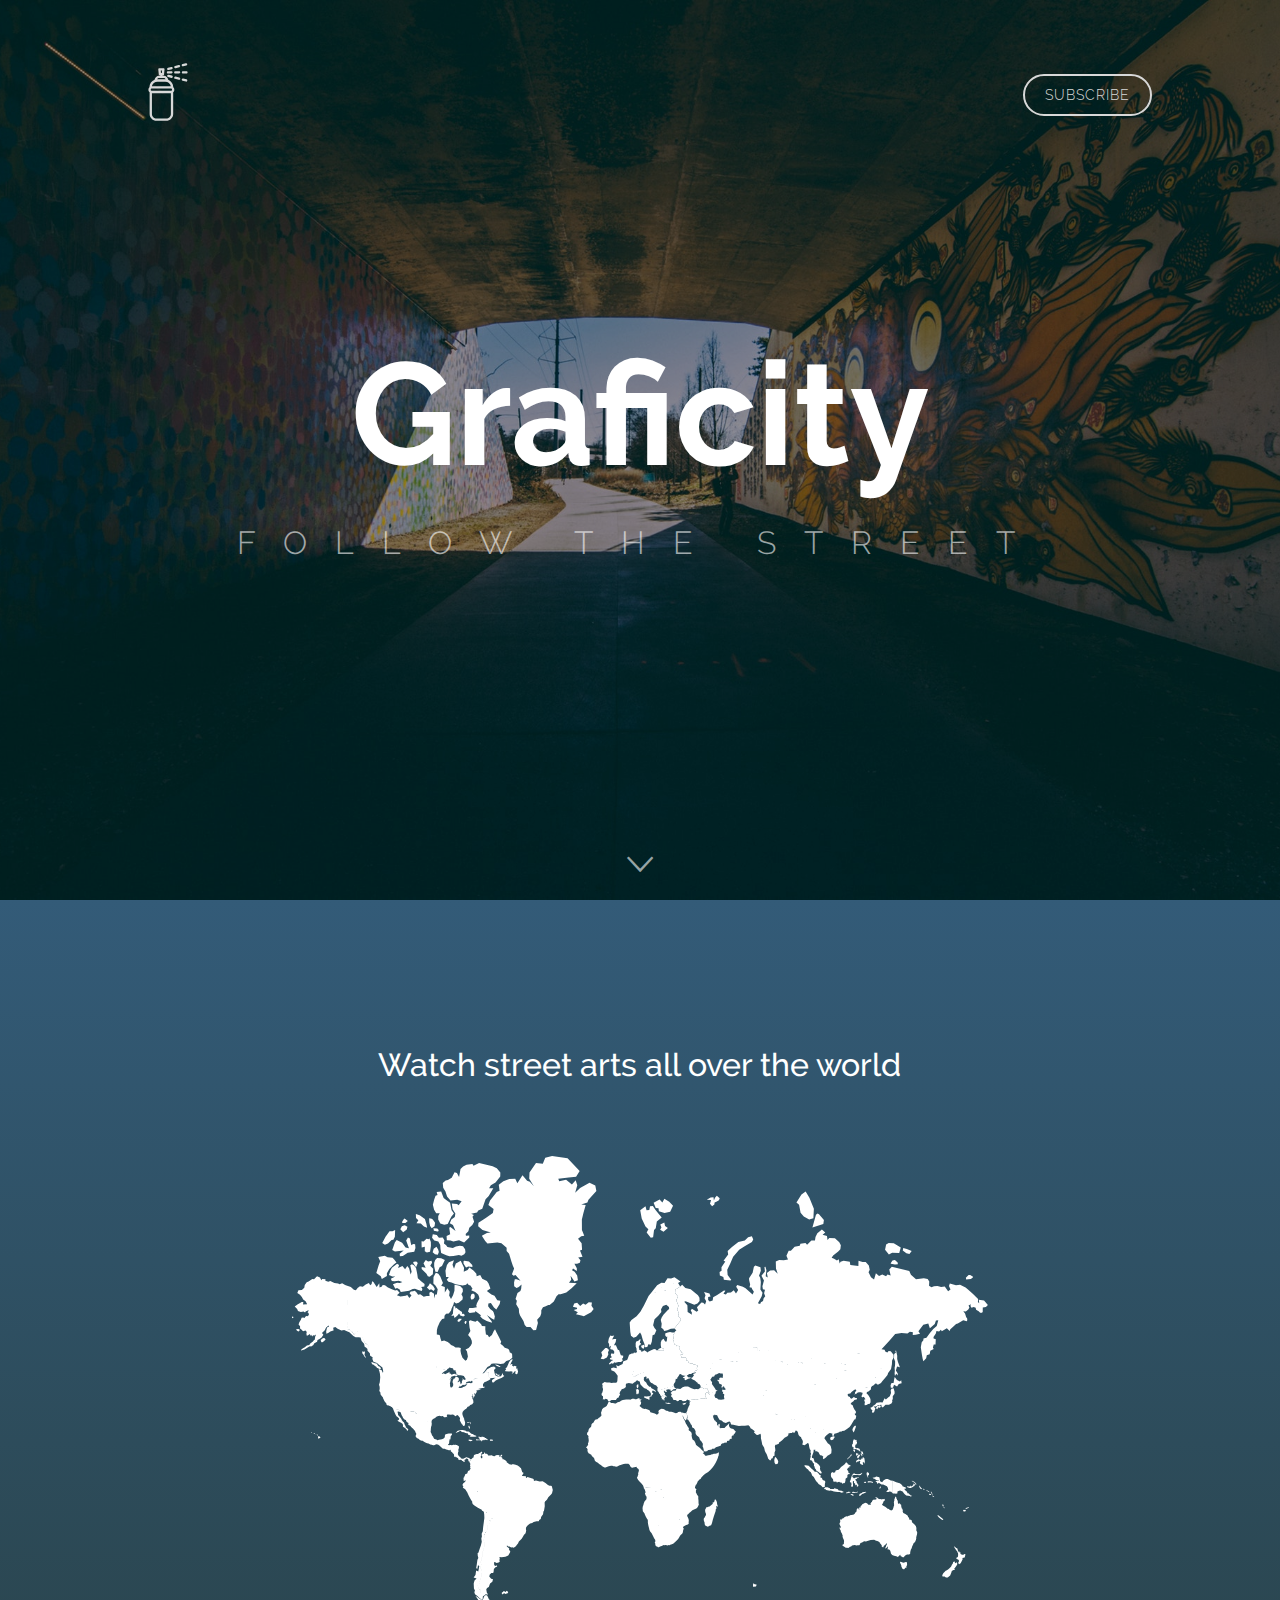
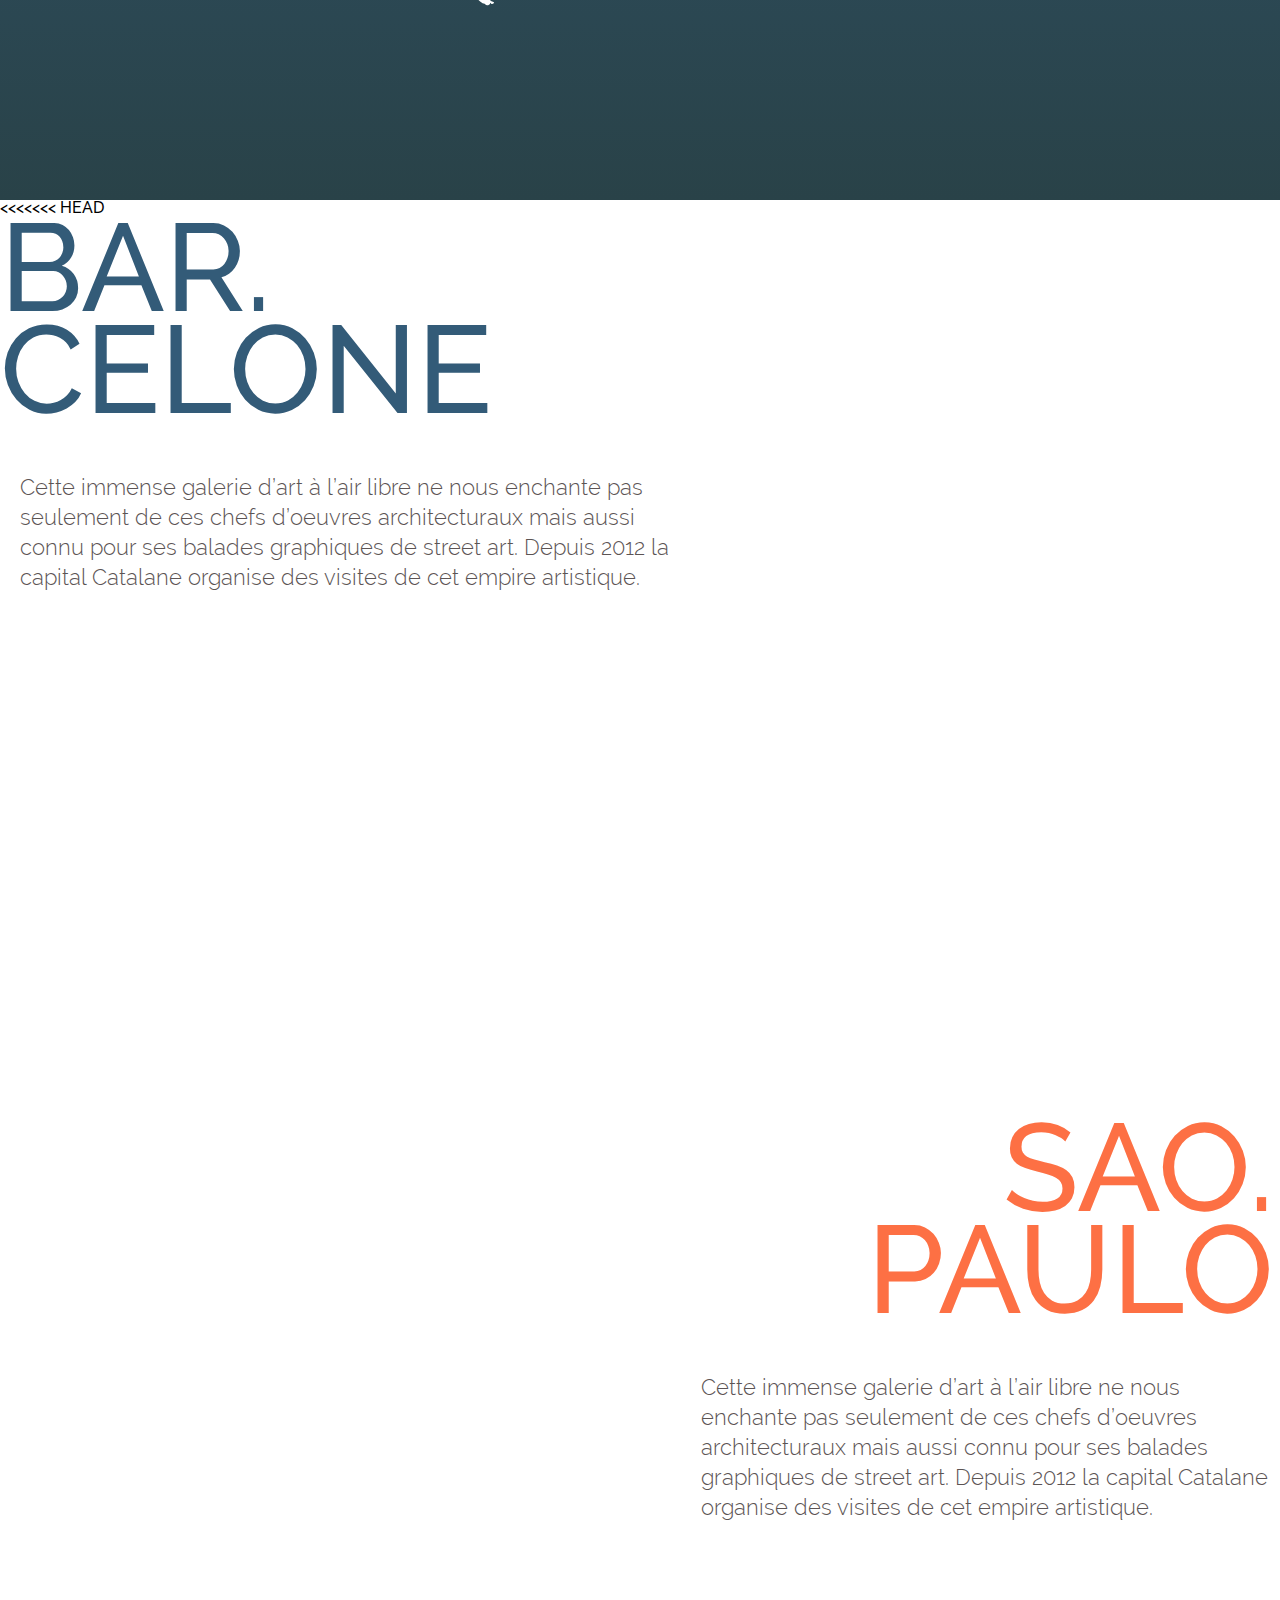
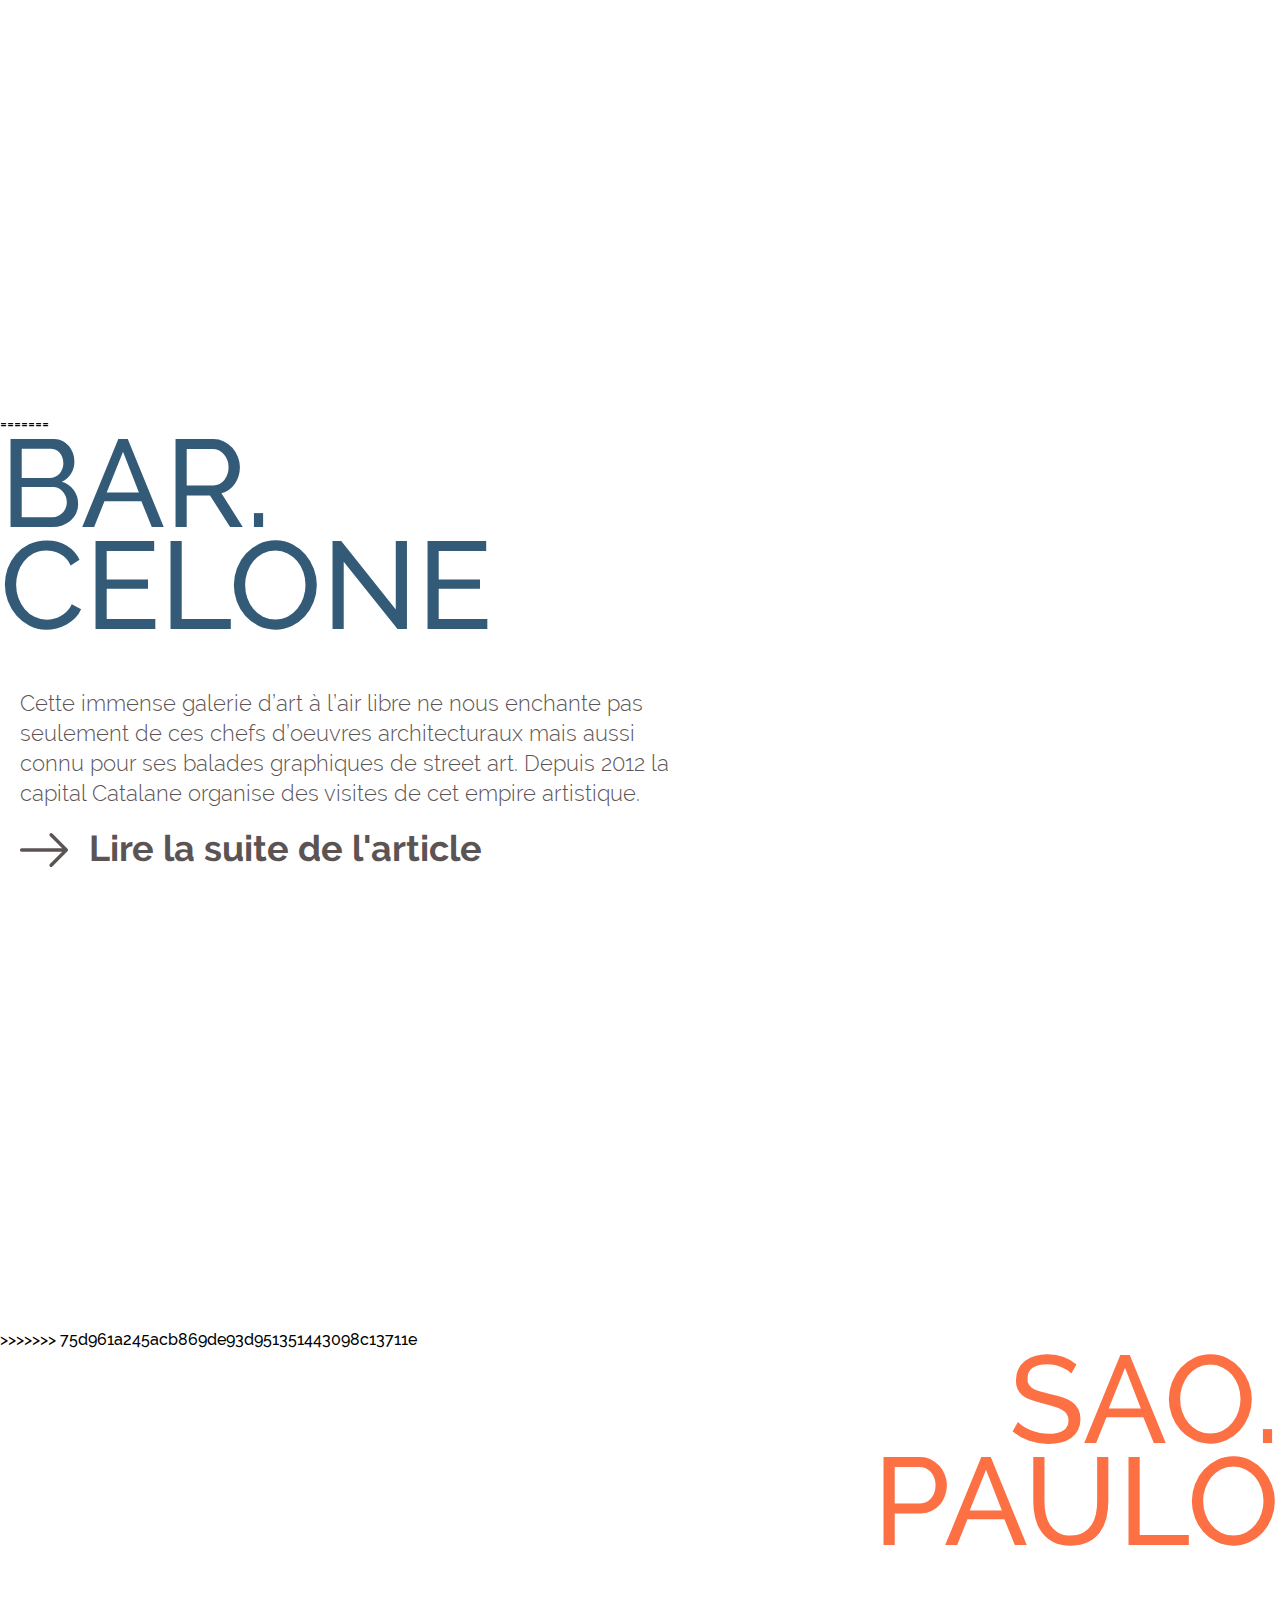
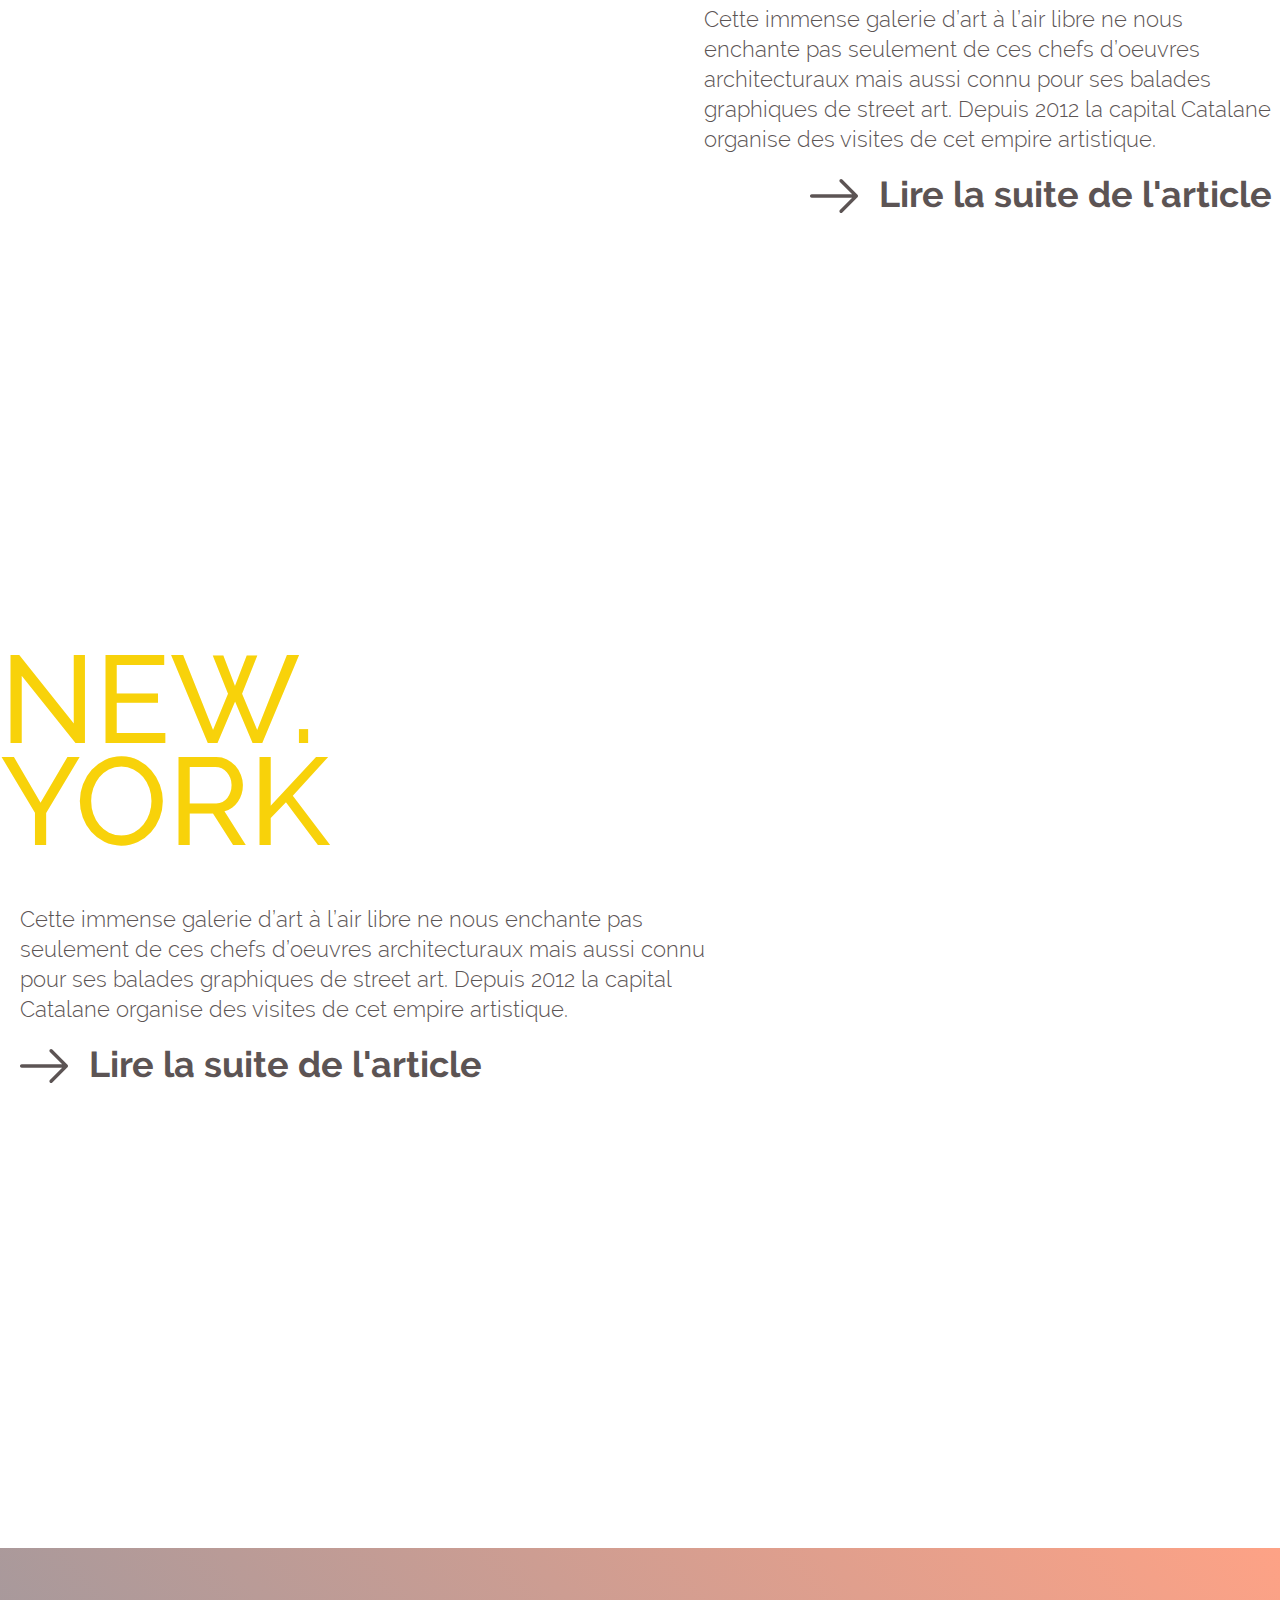
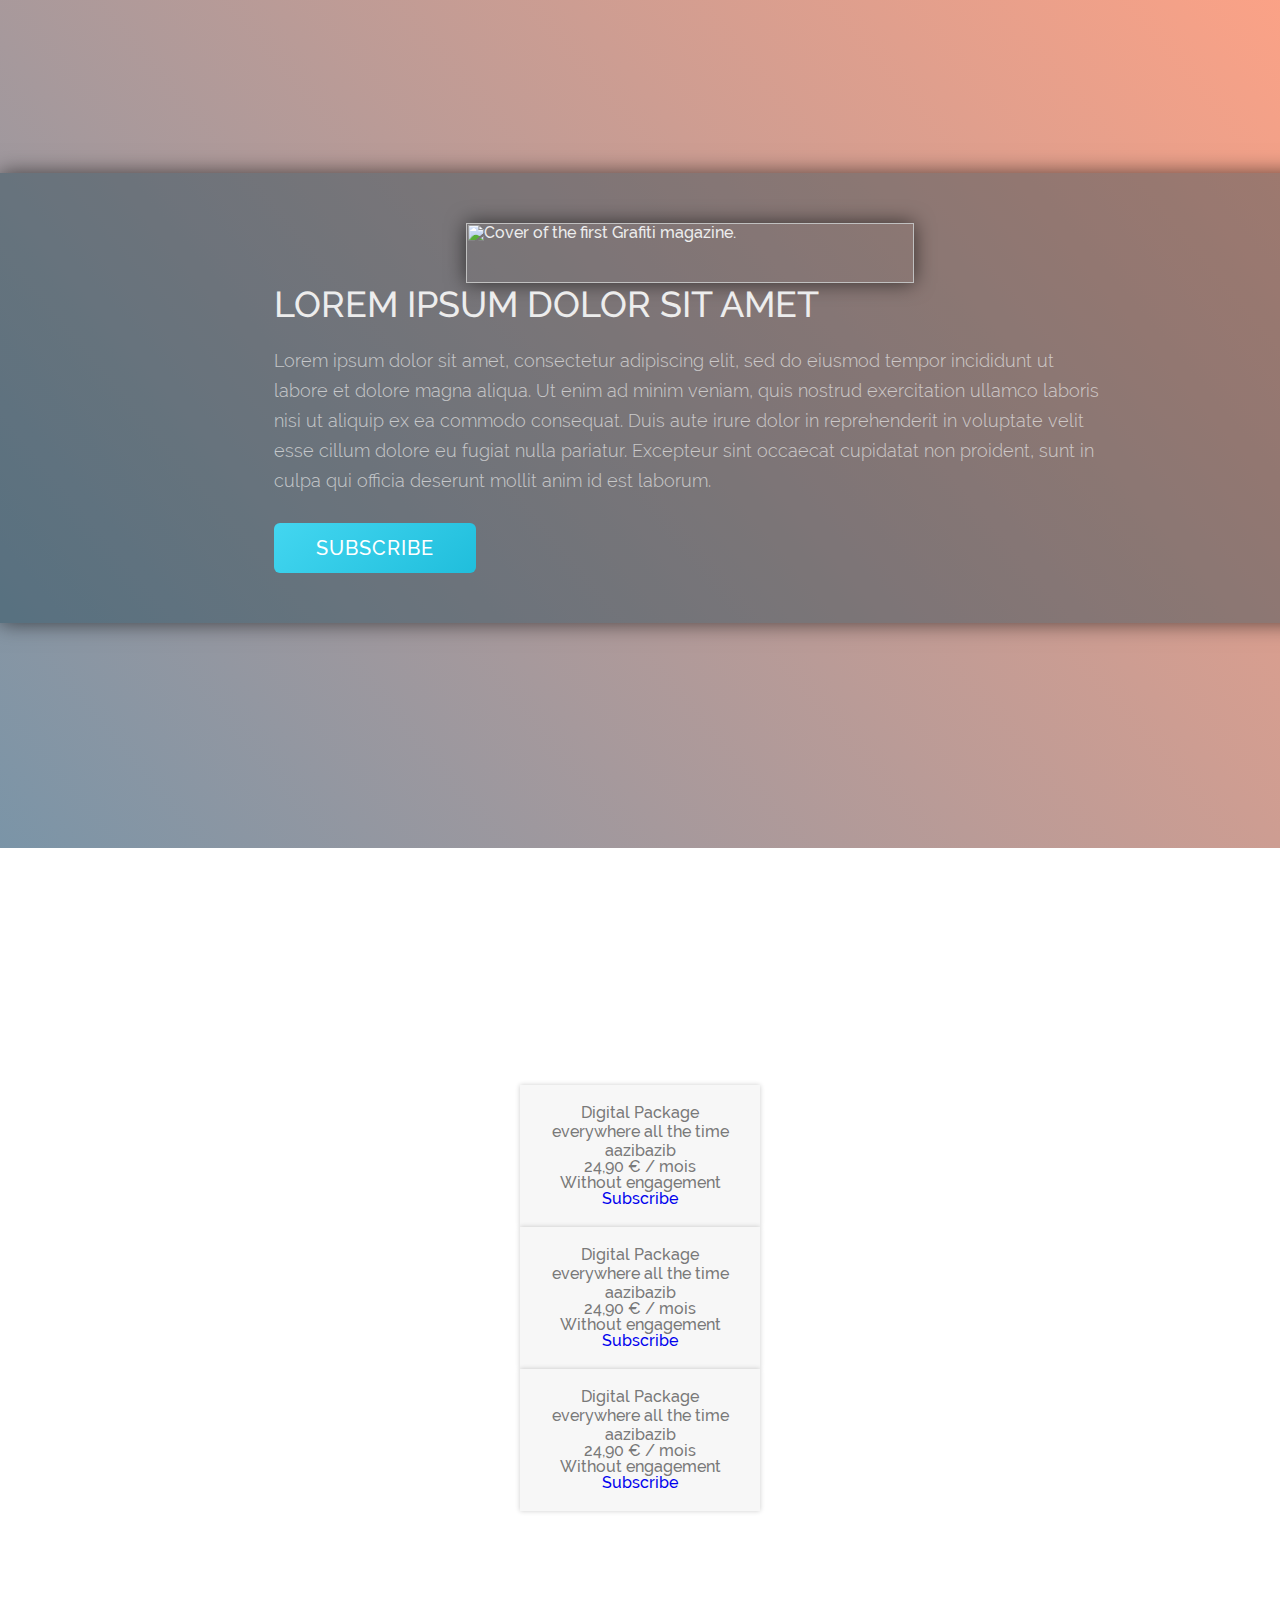
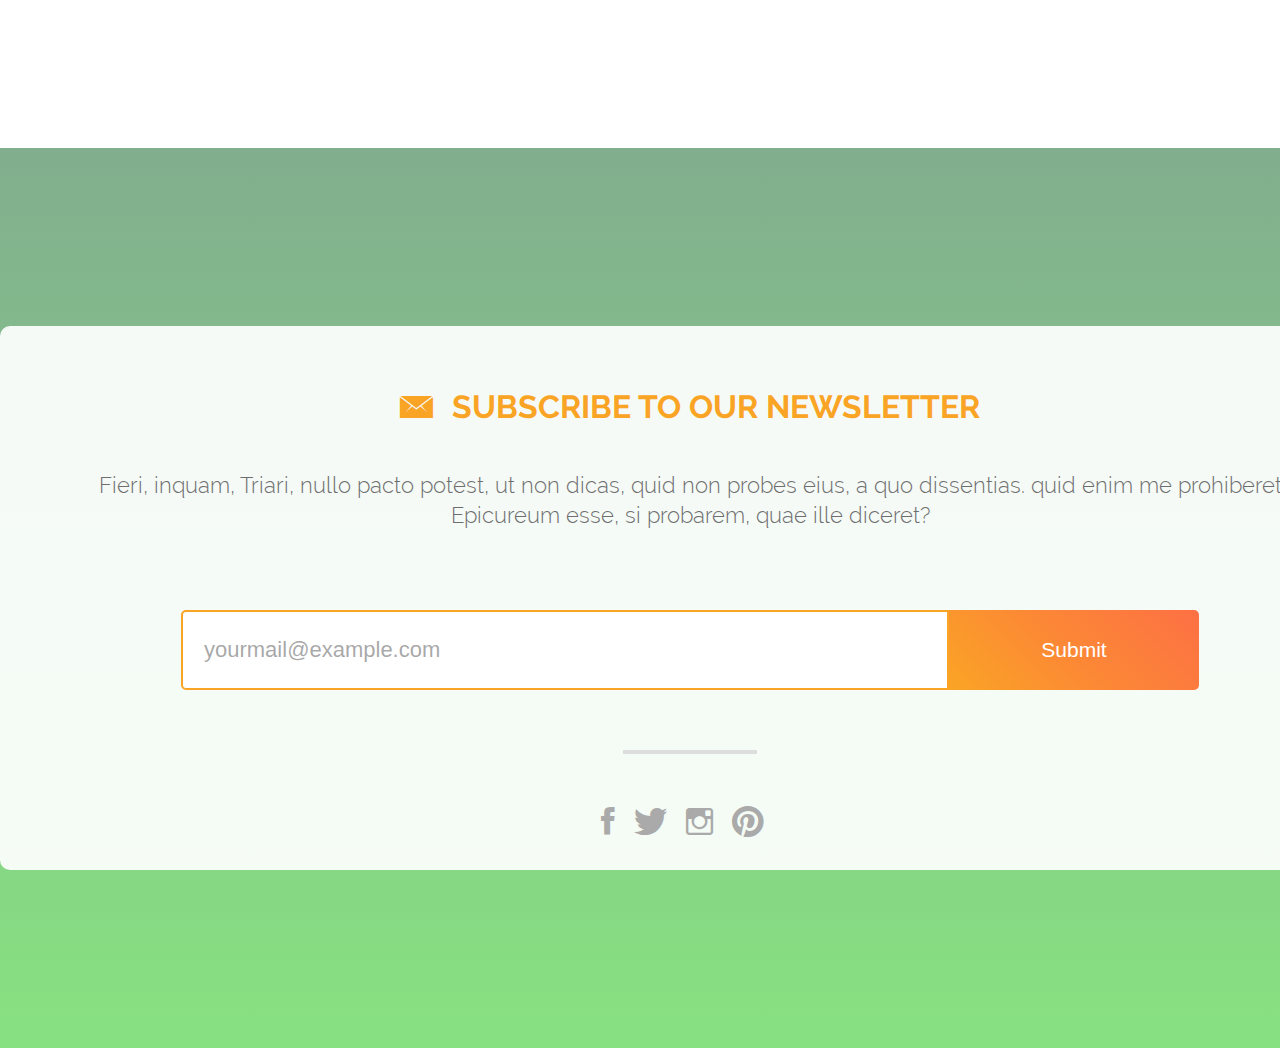
==== commit 579df5d7: "section street art exemples in process" ====
--- a/index.html
+++ b/index.html
@@ -88,34 +88,49 @@
     <div class="Europe_div">
       <span class="close">&times;</span>
       <div class"Europe_div_pictures">
-        <img class="Europe_picture" src="_map/image_test/1.jpg">
-        <img class="Europe_picture" src="_map/image_test/2.jpg">
-        <img class="Europe_picture" src="_map/image_test/3.jpg">
+        <img class="Europe_picture" src="./img/street_arts/Paris.jpg">
+        <img class="Europe_picture" src="./img/street_arts/Stockholm.jpg">
+        <img class="Europe_picture" src="./img/street_arts/Prague.jpg">
       </div>
     </div>
     <div class="Asie_div">
       <span class="close">&times;</span>
       <div class"Asie_div_pictures">
+        <img class="Asie_picture" src="./img/street_arts/Seoul.jpg">
+        <img class="Asie_picture" src="./img/street_arts/Tel_Aviv.jpg">
+        <img class="Asie_picture" src="./img/street_arts/Moscou.jpg">
       </div>
     </div>
     <div class="Oceanie_div">
       <span class="close">&times;</span>
       <div class"Oceanie_div_pictures">
+        <img class="Oceanie_picture" src="./img/street_arts/Brisbane.jpg">
+        <img class="Oceanie_picture" src="./img/street_arts/Wellington.jpg">
+        <img class="Oceanie_picture" src="./img/street_arts/Perth.jpg">
       </div>
     </div>
     <div class="Afrique_div">
       <span class="close">&times;</span>
       <div class"Afrique_div_pictures">
+        <img class="Afrique_picture" src="./img/street_arts/Le_Caire.jpg">
+        <img class="Afrique_picture" src="./img/street_arts/JohannesBurg.jpg">
+        <img class="Afrique_picture" src="./img/street_arts/Marrakech.jpg">
       </div>
     </div>
     <div class="Amerique_nord_div">
       <span class="close">&times;</span>
       <div class"Amerique_nord_div_pictures">
+        <img class="Amerique_nord_picture" src="./img/street_arts/Pachuka.jpg">
+        <img class="Amerique_nord_picture" src="./img/street_arts/Toronto.jpg">
+        <img class="Amerique_nord_picture" src="./img/street_arts/San_Francisco.jpg">
       </div>
     </div>
     <div class="Amerique_sud_div">
       <span class="close">&times;</span>
       <div class"Amerique_sud_div_pictures">
+        <img class="Amerique_sud_picture" src="./img/street_arts/Bogota.jpg">
+        <img class="Amerique_sud_picture" src="./img/street_arts/Buenos_Aires.jpg">
+        <img class="Amerique_sud_picture" src="./img/street_arts/Rio_de_Janeiro.jpg">
       </div>
     </div>
 
@@ -163,33 +178,99 @@
 		<div class="sectionContentFlex">
 			<div class="section-content">
 				<div class="section barceloneExemple artExemple">
-					<div class="barceloneExempleTextDiv">
+					<div class="barceloneExempleTextDiv artExempleDiv">
 						<h2 class="barceloneExempleTitle artExempleTitle">bar.<br>celone</h2>
 						<p class="barceloneExempleDescription artExempleText">
 							Cette immense galerie d’art à l’air libre ne nous enchante pas seulement de ces chefs d’oeuvres architecturaux mais aussi connu pour ses balades graphiques de street art. 
 							Depuis 2012 la capital Catalane organise des visites de cet empire artistique.
 						</p>
+						<a class="readMoreLink" href="#">
+							<div class="readMoreDiv">
+								<div>
+									<?xml version="1.0" encoding="UTF-8"?>
+									<svg class="arrowSvg" width="48px" height="34px" viewBox="0 0 48 34" version="1.1" xmlns="http://www.w3.org/2000/svg" xmlns:xlink="http://www.w3.org/1999/xlink">
+									    <title>Shape</title>
+									    <desc>Created with Sketch.</desc>
+									    <defs></defs>
+									    <g id="Page-1" stroke="none" stroke-width="1" fill="none" fill-rule="evenodd">
+									        <g id="Desktop-HD" transform="translate(-220.000000, -2533.000000)" fill-rule="nonzero" fill="#5C5454">
+									            <g id="BARCELONE" transform="translate(200.000000, 1717.000000)">
+									                <g id="right-arrow-(2)" transform="translate(20.000000, 816.000000)">
+									                    <path d="M32.3226421,0.511335923 C31.6687202,-0.170445308 30.5803747,-0.170445308 29.9035884,0.511335923 C29.2496666,1.170084 29.2496666,2.26646193 29.9035884,2.92367446 L42.1695776,15.2801915 L1.69349,15.2801915 C0.749952366,15.281727 0,16.0372143 0,16.9877157 C0,17.938217 0.749952366,18.718273 1.69349,18.718273 L42.1695776,18.718273 L29.9035884,31.0517568 C29.2496666,31.7335381 29.2496666,32.8314515 29.9035884,33.4886641 C30.5803747,34.1704453 31.6702445,34.1704453 32.3226421,33.4886641 L47.4924103,18.206937 C48.1691966,17.548189 48.1691966,16.451811 47.4924103,15.7945985 L32.3226421,0.511335923 Z" id="Shape"></path>
+									                </g>
+									            </g>
+									        </g>
+									    </g>
+									</svg>
+								</div>
+								<p class="readMore">Lire la suite de l'article</p>
+							</div>
+						</a>
 					</div>
 				</div>
 >>>>>>> 75d961a245acb869de93d951351443098c13711e
 
 				<div class="section saoPauloExemple artExemple">
-					<div class="saoPauloExempleTextDiv">
+					<div class="saoPauloExempleTextDiv artExempleDiv">
 						<h2 class="saoPauloExempleTitle artExempleTitle">sao.<br>paulo</h2>
 						<p class="saoPauloExempleDescription artExempleText">
 							Cette immense galerie d’art à l’air libre ne nous enchante pas seulement de ces chefs d’oeuvres architecturaux mais aussi connu pour ses balades graphiques de street art. 
 							Depuis 2012 la capital Catalane organise des visites de cet empire artistique.
 						</p>
+						<a class="readMoreLink" href="#">
+							<div class="readMoreDiv">
+								<div>
+									<?xml version="1.0" encoding="UTF-8"?>
+									<svg class="arrowSvg" width="48px" height="34px" viewBox="0 0 48 34" version="1.1" xmlns="http://www.w3.org/2000/svg" xmlns:xlink="http://www.w3.org/1999/xlink">
+									    <title>Shape</title>
+									    <desc>Created with Sketch.</desc>
+									    <defs></defs>
+									    <g id="Page-1" stroke="none" stroke-width="1" fill="none" fill-rule="evenodd">
+									        <g id="Desktop-HD" transform="translate(-220.000000, -2533.000000)" fill-rule="nonzero" fill="#5C5454">
+									            <g id="BARCELONE" transform="translate(200.000000, 1717.000000)">
+									                <g id="right-arrow-(2)" transform="translate(20.000000, 816.000000)">
+									                    <path d="M32.3226421,0.511335923 C31.6687202,-0.170445308 30.5803747,-0.170445308 29.9035884,0.511335923 C29.2496666,1.170084 29.2496666,2.26646193 29.9035884,2.92367446 L42.1695776,15.2801915 L1.69349,15.2801915 C0.749952366,15.281727 0,16.0372143 0,16.9877157 C0,17.938217 0.749952366,18.718273 1.69349,18.718273 L42.1695776,18.718273 L29.9035884,31.0517568 C29.2496666,31.7335381 29.2496666,32.8314515 29.9035884,33.4886641 C30.5803747,34.1704453 31.6702445,34.1704453 32.3226421,33.4886641 L47.4924103,18.206937 C48.1691966,17.548189 48.1691966,16.451811 47.4924103,15.7945985 L32.3226421,0.511335923 Z" id="Shape"></path>
+									                </g>
+									            </g>
+									        </g>
+									    </g>
+									</svg>
+								</div>
+								<p class="readMore">Lire la suite de l'article</p>
+							</div>
+						</a>
 					</div>
 				</div>
 
 				<div class="section newYorkExemple artExemple">
-					<div class="seoulExempleTextDiv">
+					<div class="seoulExempleTextDiv artExempleDiv">
 						<h2 class="newYorkExempleTitle artExempleTitle">new.<br>york</h2>
 						<p class="newYorkExempleDescription artExempleText">
 							Cette immense galerie d’art à l’air libre ne nous enchante pas seulement de ces chefs d’oeuvres architecturaux mais aussi connu pour ses balades graphiques de street art. 
 							Depuis 2012 la capital Catalane organise des visites de cet empire artistique.
 						</p>
+						<a class="readMoreLink" href="#">
+							<div class="readMoreDiv">
+								<div>
+									<?xml version="1.0" encoding="UTF-8"?>
+									<svg class="arrowSvg" width="48px" height="34px" viewBox="0 0 48 34" version="1.1" xmlns="http://www.w3.org/2000/svg" xmlns:xlink="http://www.w3.org/1999/xlink">
+									    <title>Shape</title>
+									    <desc>Created with Sketch.</desc>
+									    <defs></defs>
+									    <g id="Page-1" stroke="none" stroke-width="1" fill="none" fill-rule="evenodd">
+									        <g id="Desktop-HD" transform="translate(-220.000000, -2533.000000)" fill-rule="nonzero" fill="#5C5454">
+									            <g id="BARCELONE" transform="translate(200.000000, 1717.000000)">
+									                <g id="right-arrow-(2)" transform="translate(20.000000, 816.000000)">
+									                    <path d="M32.3226421,0.511335923 C31.6687202,-0.170445308 30.5803747,-0.170445308 29.9035884,0.511335923 C29.2496666,1.170084 29.2496666,2.26646193 29.9035884,2.92367446 L42.1695776,15.2801915 L1.69349,15.2801915 C0.749952366,15.281727 0,16.0372143 0,16.9877157 C0,17.938217 0.749952366,18.718273 1.69349,18.718273 L42.1695776,18.718273 L29.9035884,31.0517568 C29.2496666,31.7335381 29.2496666,32.8314515 29.9035884,33.4886641 C30.5803747,34.1704453 31.6702445,34.1704453 32.3226421,33.4886641 L47.4924103,18.206937 C48.1691966,17.548189 48.1691966,16.451811 47.4924103,15.7945985 L32.3226421,0.511335923 Z" id="Shape"></path>
+									                </g>
+									            </g>
+									        </g>
+									    </g>
+									</svg>
+								</div>
+								<p class="readMore">Lire la suite de l'article</p>
+							</div>
+						</a>
 					</div>
 				</div>
 		    </div>
--- a/assets/css/main.css
+++ b/assets/css/main.css
@@ -249,7 +249,12 @@
     border-radius: 0;
 }
 
-.section.worldMapSection .Europe_div_pictures {
+.section.worldMapSection .Europe_div_pictures, 
+.section.worldMapSection .Asie_div_pictures, 
+.section.worldMapSection .Oceanie_div_pictures, 
+.section.worldMapSection .Afrique_div_pictures, 
+.section.worldMapSection .Amerique_nord_div_pictures, 
+.section.worldMapSection .Amerique_sud_div_pictures {
   text-align: center;
   display: flex;
   justify-content: space-around;
@@ -258,7 +263,12 @@
   justify-content: center;
 }
 
-.section.worldMapSection .Europe_picture {
+.section.worldMapSection .Europe_picture,
+.section.worldMapSection .Asie_picture,
+.section.worldMapSection .Oceanie_picture,
+.section.worldMapSection .Afrique_picture,
+.section.worldMapSection .Amerique_nord_picture,
+.section.worldMapSection .Amerique_sud_picture {
     padding: 1% 0% 1% 1%;
     height: 400px;
     width: 30%;
@@ -287,10 +297,15 @@
   display: flex;
   flex-direction: column;
   justify-content: center;
-  width: 80%;
-}
-
-.barceloneExemple {
+  width: 76%;
+}
+
+.artExempleDiv {
+  display: flex;
+  flex-direction: column;
+}
+
+/*.barceloneExemple {
   background: red;
 }
 
@@ -300,22 +315,48 @@
 
 .newYorkExemple {
   background: red;
-}
+}*/
 
 .artExempleTitle {
   font-size: 124px;
   text-transform: uppercase;
   line-height: 102px;
+  font-weight: 500;
+  margin-bottom: 52px;
+}
+
+.artExempleText {
+  font-size: 22px;
+  font-weight: 300;
+  text-align: left;
+  line-height: 36px;
+  margin-left: 20px;
+}
+
+.readMore {
+  font-size: 36px;
   font-weight: bold;
-  margin-bottom: 60px;
-}
-
-.artExempleText {
-  text-align: left;
-  line-height: 200px;
-  background: yellow;
-}
-
+  color: #5C5454;
+}
+
+.readMoreDiv {
+  display: flex;
+  width: 462px;
+  justify-content: space-between;
+  margin-top: 16px;
+  margin-left: 20px;
+}
+
+.readMoreLink {
+  text-decoration: none;
+  width: 470px;
+}
+
+.arrowSvg {
+  margin-top: 9px;
+}
+
+/* Barcelone */
 .barceloneExempleTitle {
   text-align: left;
   color: #335B78;
@@ -325,6 +366,11 @@
   color: #5C5454;
   float: left;
   width: 52%;
+}
+
+/* Sao Paulo */
+.saoPauloExempleTextDiv {
+  align-items: flex-end;
 }
 
 .saoPauloExempleTitle {
@@ -339,9 +385,21 @@
   width: 45%;
 }
 
+.saoPauloExemple .readMoreLink {
+  margin-right: 20px;
+}
+
+/* New-York */
 .newYorkExempleTitle {
   text-align: left;
   color: #F8D20A;
+}
+
+.newYorkExempleDescription {
+  color: #5C5454;
+  text-align: left;
+  float: left;
+  width: 55%;
 }
 
 /* Exemples section */
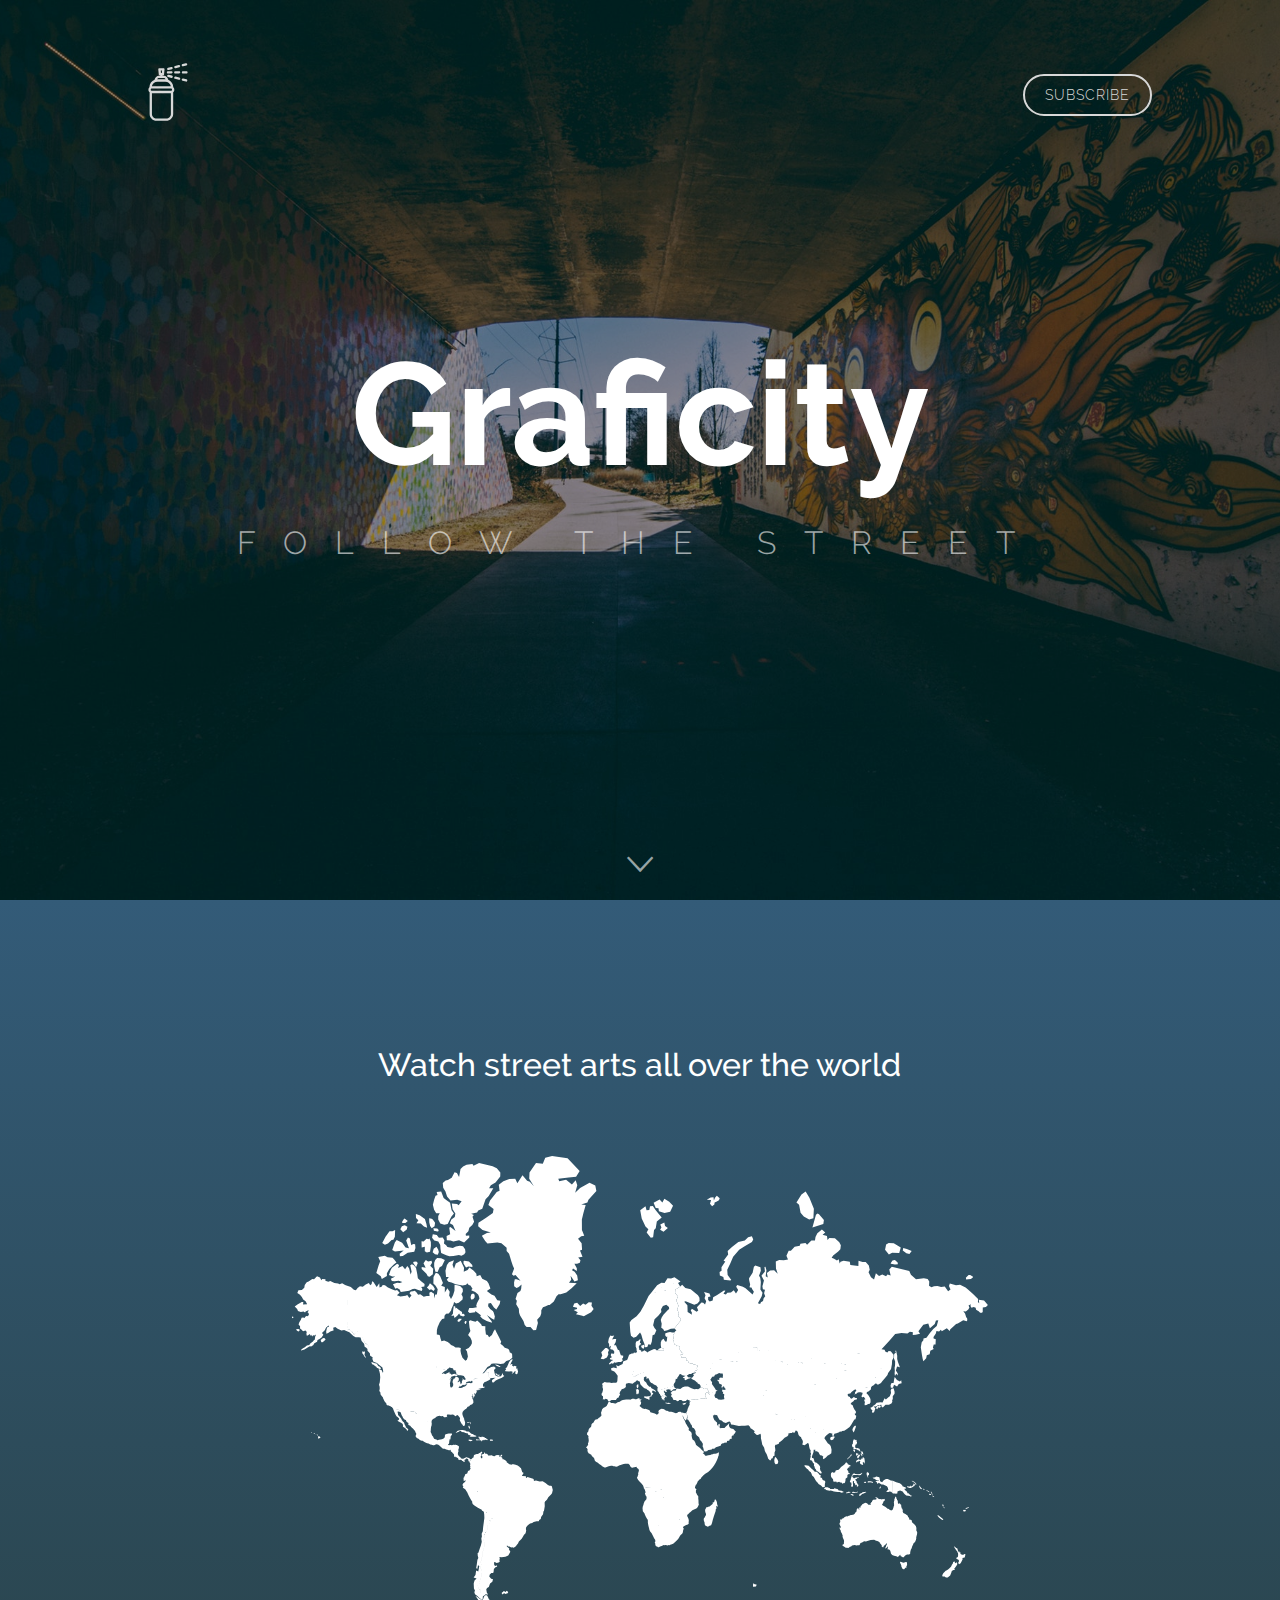
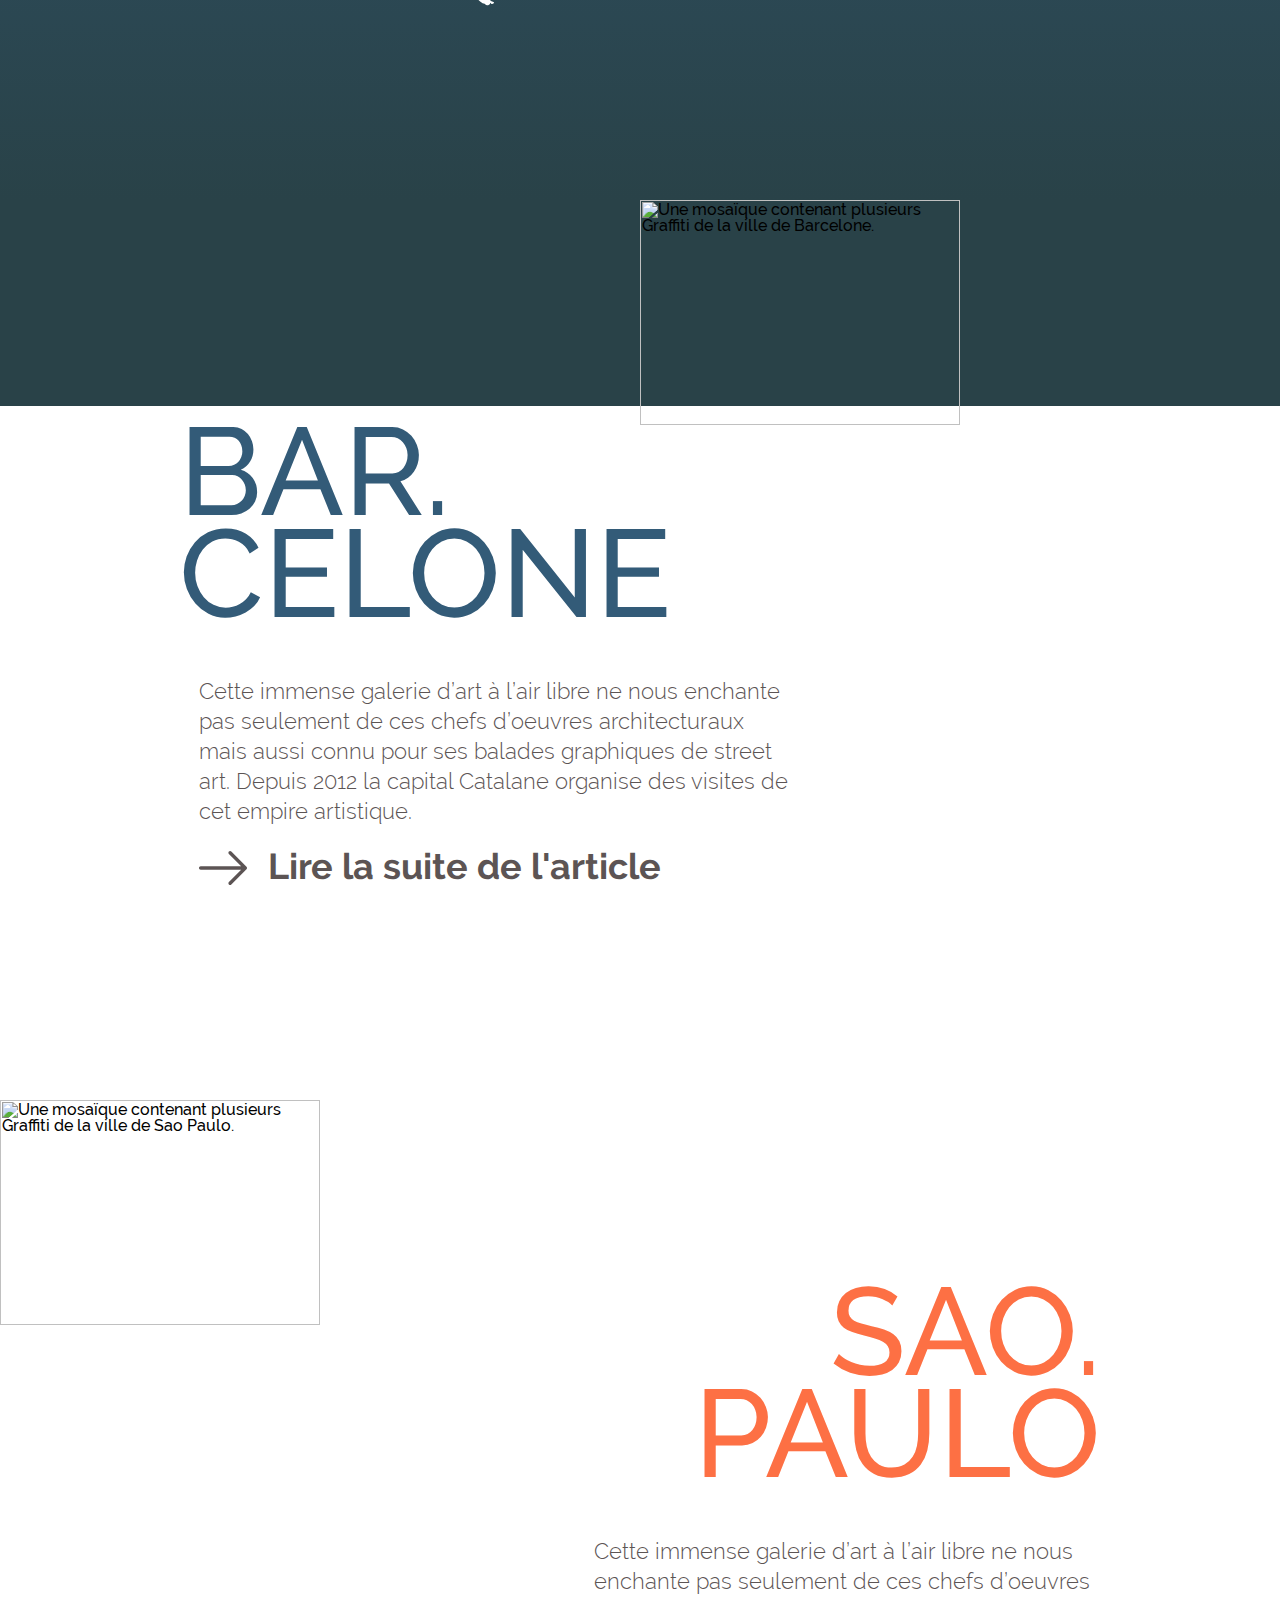
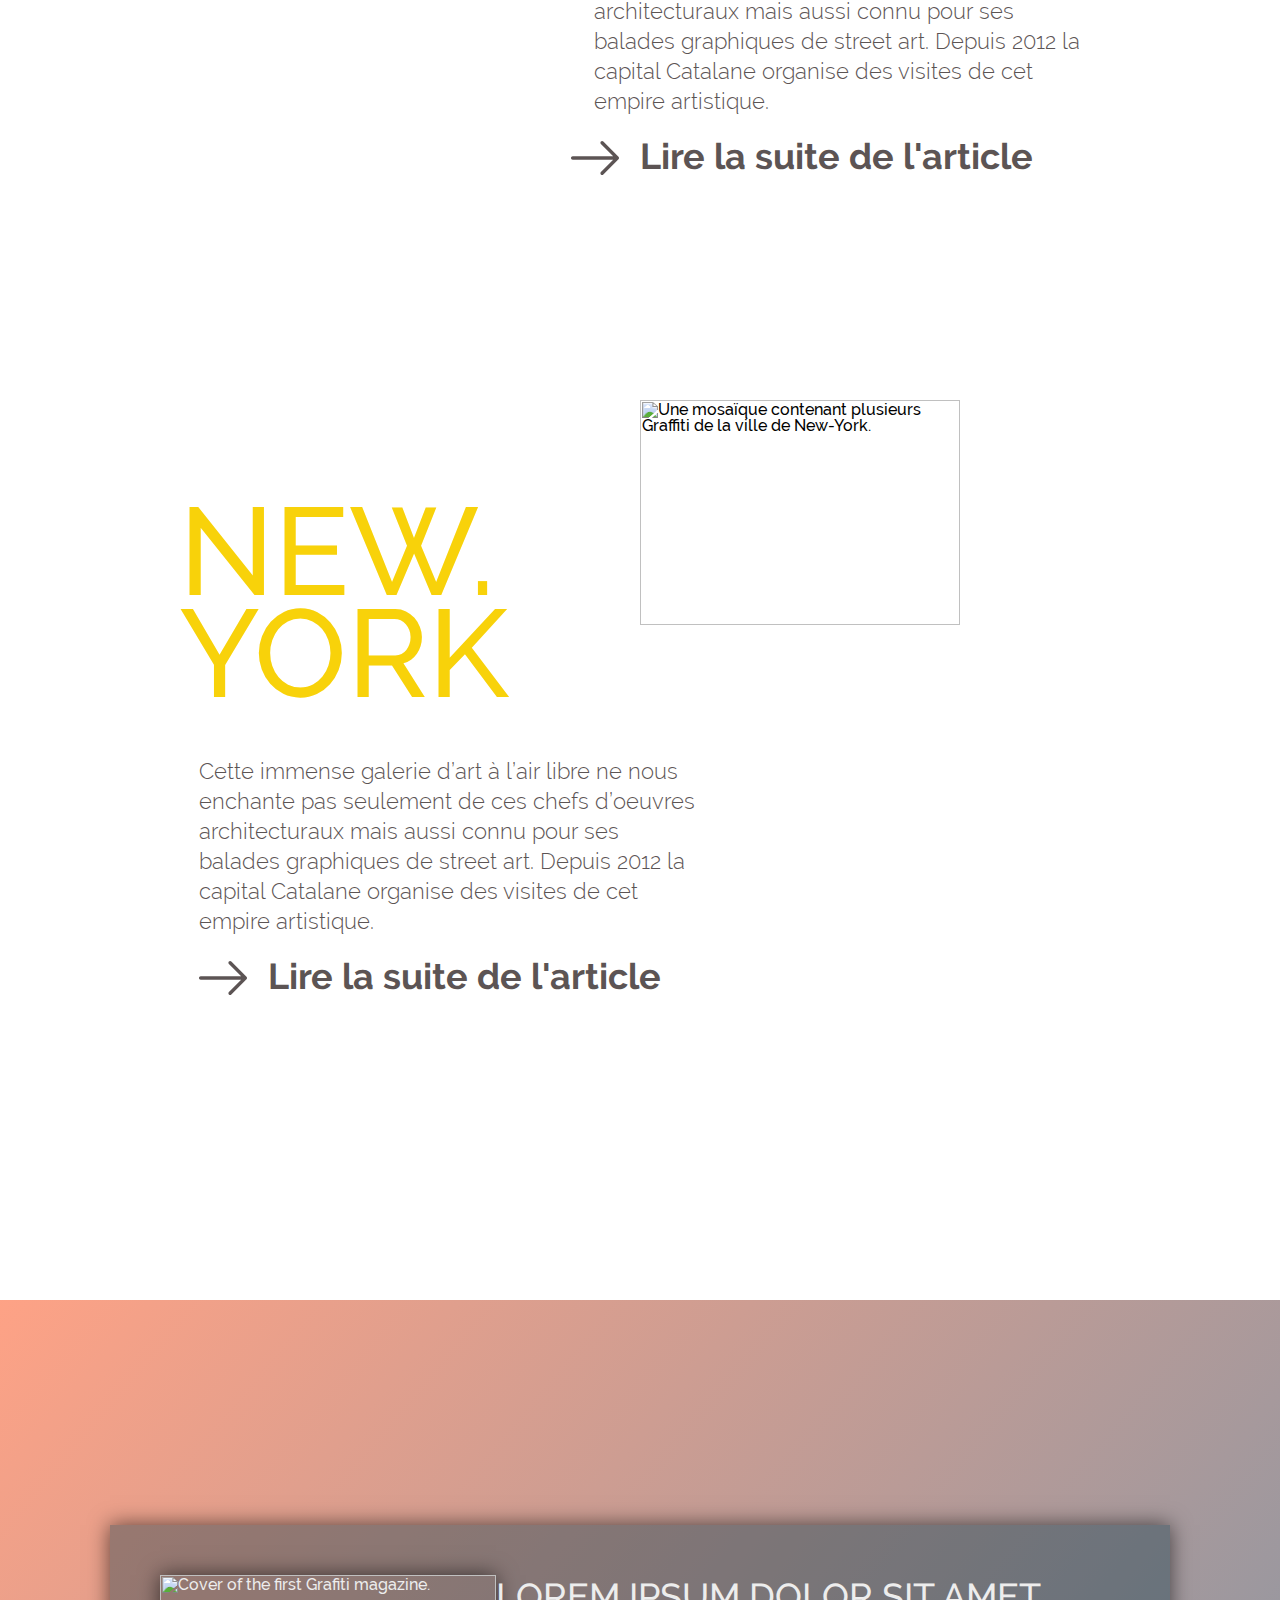
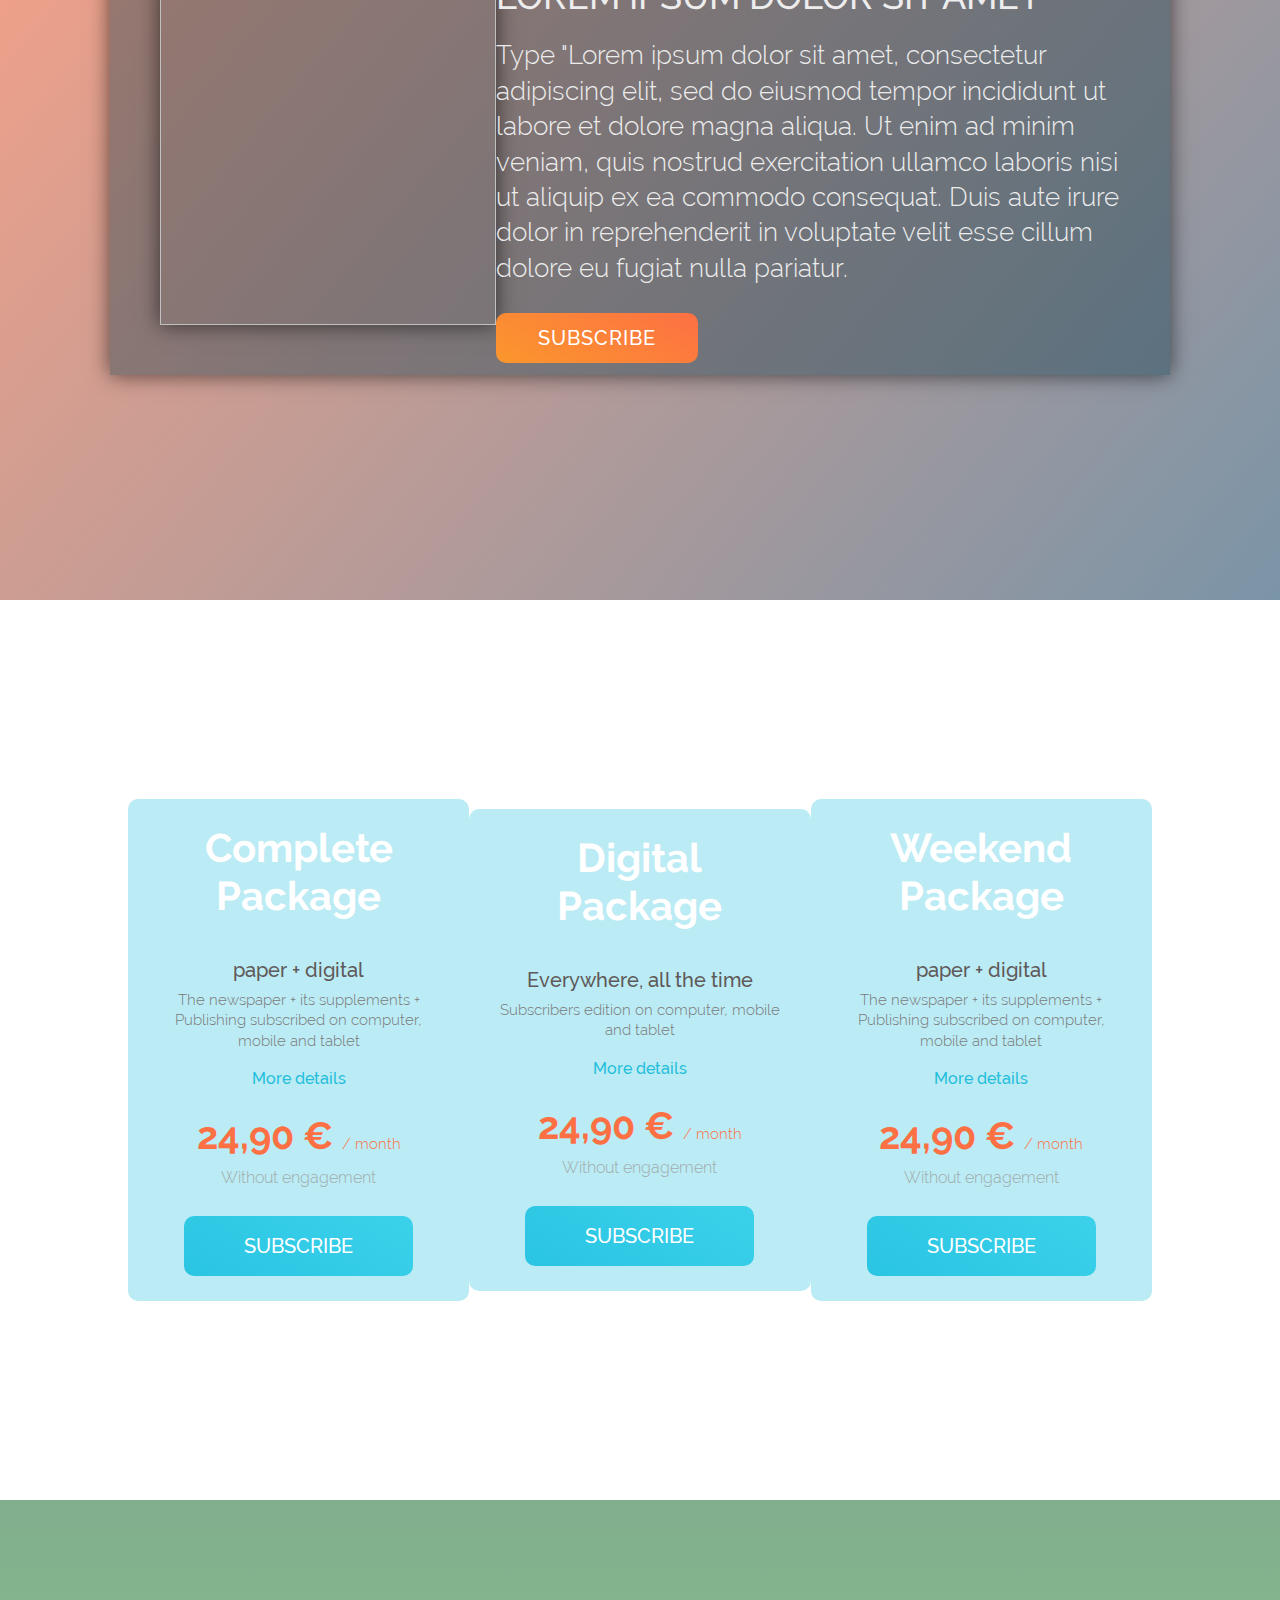
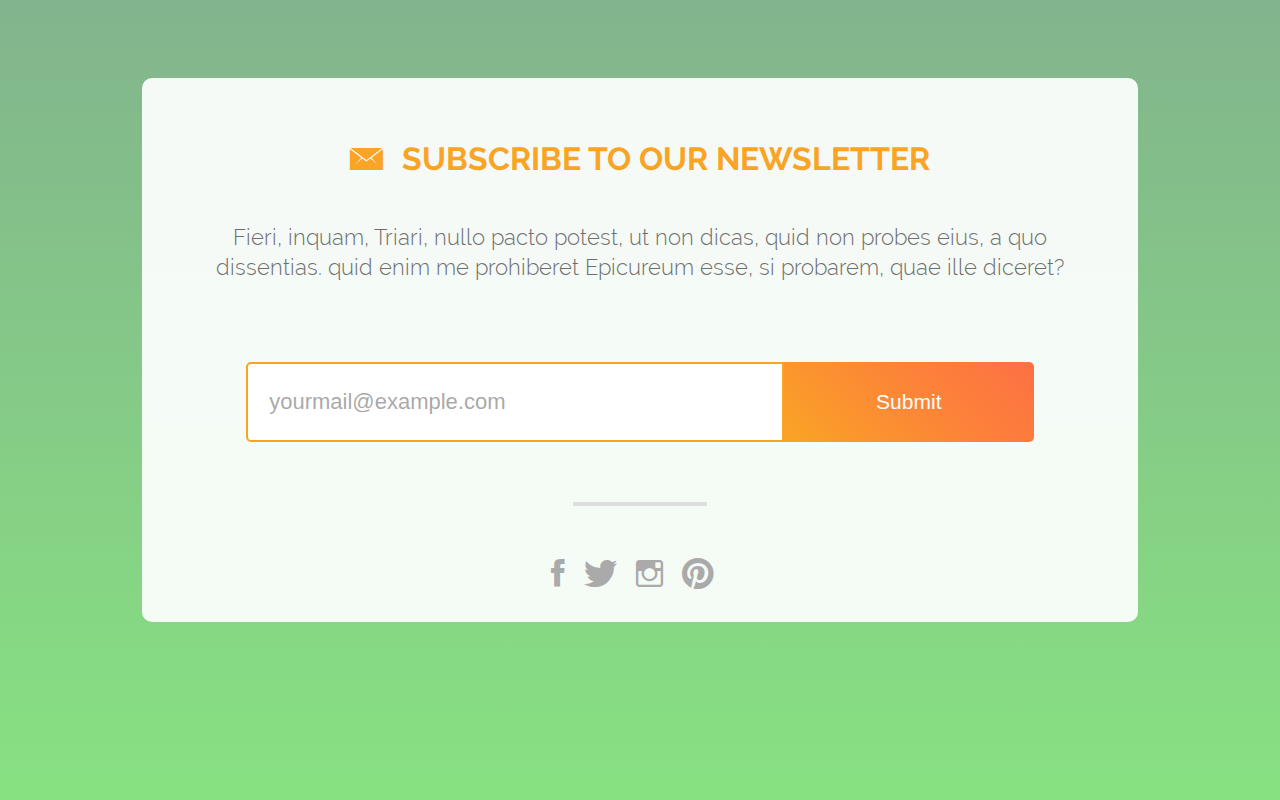
==== commit 6f0ba4ed: "picture_order" ====
--- a/index.html
+++ b/index.html
@@ -87,23 +87,23 @@
 	<section class="window">
     <div class="Europe_div">
       <span class="close">&times;</span>
-      <div class"Europe_div_pictures">
+      <div class="Europe_div_pictures">
         <img class="Europe_picture" src="./img/street_arts/Paris.jpg">
+        <img class="Europe_picture" src="./img/street_arts/Prague.jpg">
         <img class="Europe_picture" src="./img/street_arts/Stockholm.jpg">
-        <img class="Europe_picture" src="./img/street_arts/Prague.jpg">
       </div>
     </div>
     <div class="Asie_div">
       <span class="close">&times;</span>
-      <div class"Asie_div_pictures">
-        <img class="Asie_picture" src="./img/street_arts/Seoul.jpg">
+      <div class="Asie_div_pictures">
         <img class="Asie_picture" src="./img/street_arts/Tel_Aviv.jpg">
         <img class="Asie_picture" src="./img/street_arts/Moscou.jpg">
+        <img class="Asie_picture" src="./img/street_arts/Seoul.jpg">
       </div>
     </div>
     <div class="Oceanie_div">
       <span class="close">&times;</span>
-      <div class"Oceanie_div_pictures">
+      <div class="Oceanie_div_pictures">
         <img class="Oceanie_picture" src="./img/street_arts/Brisbane.jpg">
         <img class="Oceanie_picture" src="./img/street_arts/Wellington.jpg">
         <img class="Oceanie_picture" src="./img/street_arts/Perth.jpg">
@@ -111,25 +111,25 @@
     </div>
     <div class="Afrique_div">
       <span class="close">&times;</span>
-      <div class"Afrique_div_pictures">
+      <div class="Afrique_div_pictures">
         <img class="Afrique_picture" src="./img/street_arts/Le_Caire.jpg">
+        <img class="Afrique_picture" src="./img/street_arts/Marrakech.jpg">
         <img class="Afrique_picture" src="./img/street_arts/JohannesBurg.jpg">
-        <img class="Afrique_picture" src="./img/street_arts/Marrakech.jpg">
       </div>
     </div>
     <div class="Amerique_nord_div">
       <span class="close">&times;</span>
-      <div class"Amerique_nord_div_pictures">
+      <div class="Amerique_nord_div_pictures">
+        <img class="Amerique_nord_picture" src="./img/street_arts/Toronto.jpg">
         <img class="Amerique_nord_picture" src="./img/street_arts/Pachuka.jpg">
-        <img class="Amerique_nord_picture" src="./img/street_arts/Toronto.jpg">
         <img class="Amerique_nord_picture" src="./img/street_arts/San_Francisco.jpg">
       </div>
     </div>
     <div class="Amerique_sud_div">
       <span class="close">&times;</span>
-      <div class"Amerique_sud_div_pictures">
+      <div class="Amerique_sud_div_pictures">
+        <img class="Amerique_sud_picture" src="./img/street_arts/Buenos_Aires.jpg">
         <img class="Amerique_sud_picture" src="./img/street_arts/Bogota.jpg">
-        <img class="Amerique_sud_picture" src="./img/street_arts/Buenos_Aires.jpg">
         <img class="Amerique_sud_picture" src="./img/street_arts/Rio_de_Janeiro.jpg">
       </div>
     </div>
@@ -137,47 +137,14 @@
 		</div>
     </div>
 	</section>
-
-<<<<<<< HEAD
-	<section class="streetArtExemples BgImg section-fullwidth" id="section3">
-	<div class="filter filterTunnel"></div>
-	<div class="sectionContentFlex">
-	<div class="section-content">
-		<div class="section barceloneExemple artExemple">
-			<div class="barceloneExempleTextDiv">
-				<h2 class="barceloneExempleTitle artExempleTitle">bar.<br>celone</h2>
-				<p class="barceloneExempleDescription artExempleText">Cette immense galerie d’art à l’air libre ne nous enchante pas seulement de ces chefs d’oeuvres architecturaux mais aussi connu pour ses balades graphiques de street art. 
-Depuis 2012 la capital Catalane organise des visites de cet empire artistique.</p>
-			</div>
-
-			<div class="barceloneExempleImgDiv">
-				<img src="" alt="" class="barceloneExempleImg1">
-				<img src="" alt="" class="barceloneExempleImg2">
-				<img src="" alt="" class="barceloneExempleImg3">
-				<img src="" alt="" class="barceloneExempleImg4">
-			</div>
-		</div>
-
-		<div class="section saoPauloExemple artExemple">
-			<div class="saoPauloExempleTextDiv">
-				<h2 class="saoPauloExempleTitle artExempleTitle">sao.<br>paulo</h2>
-				<p class="saoPauloExempleDescription artExempleText">Cette immense galerie d’art à l’air libre ne nous enchante pas seulement de ces chefs d’oeuvres architecturaux mais aussi connu pour ses balades graphiques de street art. 
-Depuis 2012 la capital Catalane organise des visites de cet empire artistique.</p>
-			</div>
-
-			<div class="saoPauloExempleImgDiv">
-				<img src="" alt="" class="saoPauloExempleImg1">
-				<img src="" alt="" class="saoPauloExempleImg2">
-				<img src="" alt="" class="saoPauloExempleImg3">
-				<img src="" alt="" class="saoPauloExempleImg4">
-			</div>
-		</div>
-=======
+	
 	<section class="streetArtExemples BgImg" id="section3">
 		<div class="filter filterTunnel"></div>
 		<div class="sectionContentFlex">
 			<div class="section-content">
 				<div class="section barceloneExemple artExemple">
+					<div class="filterTransitionMapExemples"></div>
+					<img class="mosaique1" src="./img/mosaique1.png" alt="Une mosaïque contenant plusieurs Graffiti de la ville de Barcelone.">
 					<div class="barceloneExempleTextDiv artExempleDiv">
 						<h2 class="barceloneExempleTitle artExempleTitle">bar.<br>celone</h2>
 						<p class="barceloneExempleDescription artExempleText">
@@ -208,9 +175,9 @@
 						</a>
 					</div>
 				</div>
->>>>>>> 75d961a245acb869de93d951351443098c13711e
 
 				<div class="section saoPauloExemple artExemple">
+					<img class="mosaique2" src="./img/mosaique2.png" alt="Une mosaïque contenant plusieurs Graffiti de la ville de Sao Paulo.">
 					<div class="saoPauloExempleTextDiv artExempleDiv">
 						<h2 class="saoPauloExempleTitle artExempleTitle">sao.<br>paulo</h2>
 						<p class="saoPauloExempleDescription artExempleText">
@@ -243,7 +210,8 @@
 				</div>
 
 				<div class="section newYorkExemple artExemple">
-					<div class="seoulExempleTextDiv artExempleDiv">
+					<img class="mosaique3" src="./img/mosaique3.png" alt="Une mosaïque contenant plusieurs Graffiti de la ville de New-York.">
+					<div class="newYorkExempleTextDiv artExempleDiv">
 						<h2 class="newYorkExempleTitle artExempleTitle">new.<br>york</h2>
 						<p class="newYorkExempleDescription artExempleText">
 							Cette immense galerie d’art à l’air libre ne nous enchante pas seulement de ces chefs d’oeuvres architecturaux mais aussi connu pour ses balades graphiques de street art. 
@@ -288,7 +256,7 @@
             <div class="magazineDescriptionDiv">
                 <h2 class="magazineDescriptionTitle">Lorem ipsum dolor sit amet</h2>
                 
-                <p class="magazineDescriptionText">Lorem ipsum dolor sit amet, consectetur adipiscing elit, sed do eiusmod tempor incididunt ut labore et dolore magna aliqua. Ut enim ad minim veniam, quis nostrud exercitation ullamco laboris nisi ut aliquip ex ea commodo consequat. Duis aute irure dolor in reprehenderit in voluptate velit esse cillum dolore eu fugiat nulla pariatur. Excepteur sint occaecat cupidatat non proident, sunt in culpa qui officia deserunt mollit anim id est laborum.</p>
+                <p class="magazineDescriptionText">Type "Lorem ipsum dolor sit amet, consectetur adipiscing elit, sed do eiusmod tempor incididunt ut labore et dolore magna aliqua. Ut enim ad minim veniam, quis nostrud exercitation ullamco laboris nisi ut aliquip ex ea commodo consequat. Duis aute irure dolor in reprehenderit in voluptate velit esse cillum dolore eu fugiat nulla pariatur.</p>
                 
                 <a href="#" class="subscribeButton">subscribe</a>
             </div>
@@ -302,13 +270,14 @@
         <div class="section-content"> 
             <div class="singleForfaitDiv">
                 <div class="singleForfaitHeader">
-                    <h2>Digital Package</h2>
-                    <p>everywhere all the time</p>
-                    <span>aazibazib</span>
+                    <h2>Complete<br>Package</h2>
+                    <h3>paper + digital</h3>
+                    <p>The newspaper + its supplements + Publishing subscribed on computer, mobile and tablet</p>
+                    <span><a href="#">More details</a></span>
                 </div>
                 
                 <div class="singleForfaitPrice">
-                    <h3>24,90 € <small>/ mois</small></h3>
+                    <h3>24,90 € <small>/ month</small></h3>
                     <span>Without engagement</span>
                 </div>
                 
@@ -317,13 +286,14 @@
             
             <div class="singleForfaitDiv">
                 <div class="singleForfaitHeader">
-                    <h2>Digital Package</h2>
-                    <p>everywhere all the time</p>
-                    <span>aazibazib</span>
+                    <h2>Digital<br>Package</h2>
+                    <h3>Everywhere, all the time</h3>
+                    <p>Subscribers edition on computer, mobile and tablet</p>
+                    <span><a href="#">More details</a></span>
                 </div>
                 
                 <div class="singleForfaitPrice">
-                    <h3>24,90 € <small>/ mois</small></h3>
+                    <h3>24,90 € <small>/ month</small></h3>
                     <span>Without engagement</span>
                 </div>
                 
@@ -332,13 +302,14 @@
             
             <div class="singleForfaitDiv">
                 <div class="singleForfaitHeader">
-                    <h2>Digital Package</h2>
-                    <p>everywhere all the time</p>
-                    <span>aazibazib</span>
+                    <h2>Weekend<br>Package</h2>
+                    <h3>paper + digital</h3>
+                    <p>The newspaper + its supplements + Publishing subscribed on computer, mobile and tablet</p>
+                    <span><a href="#">More details</a></span>
                 </div>
                 
                 <div class="singleForfaitPrice">
-                    <h3>24,90 € <small>/ mois</small></h3>
+                    <h3>24,90 € <small>/ month</small></h3>
                     <span>Without engagement</span>
                 </div>
                 
--- a/assets/css/main.css
+++ b/assets/css/main.css
@@ -74,9 +74,9 @@
   width: 100%;
 }
 
-.section-fullwidth .section-content {
+/*.section-fullwidth .section-content {
     width: 100%!important;
-}
+}*/
 
 .section .sectionContentFlex{
     display: flex;
@@ -255,12 +255,12 @@
 .section.worldMapSection .Afrique_div_pictures, 
 .section.worldMapSection .Amerique_nord_div_pictures, 
 .section.worldMapSection .Amerique_sud_div_pictures {
-  text-align: center;
-  display: flex;
-  justify-content: space-around;
-  height: 100%;
-  display: flex;
-  justify-content: center;
+    height: 100%;
+    display: flex;
+    justify-content: center;
+    width: 1000px;
+    max-width: 100%;
+    margin: auto;
 }
 
 .section.worldMapSection .Europe_picture,
@@ -269,10 +269,11 @@
 .section.worldMapSection .Afrique_picture,
 .section.worldMapSection .Amerique_nord_picture,
 .section.worldMapSection .Amerique_sud_picture {
-    padding: 1% 0% 1% 1%;
-    height: 400px;
-    width: 30%;
+    padding: 0% 0% 0% 2%;
+    width: 33%;
+    height: auto;
     display: inline-block;
+    margin: auto;
 }
 
 .section.worldMapSection .close {
@@ -280,7 +281,7 @@
     float: right;
     padding-top: 1%;
     padding-right: 2%;
-    font-size: 40px;
+    font-size: 60px;
     font-weight: bold;
     cursor: pointer;
 }
@@ -297,25 +298,31 @@
   display: flex;
   flex-direction: column;
   justify-content: center;
-  width: 76%;
+  width: 72%;
+}
+
+.mosaique1 {
+  position: absolute;
+  width: 50%;
+  right: 0;
+}
+
+.mosaique2 {
+  position: absolute;
+  width: 50%;
+  left: 0;
+}
+
+.mosaique3 {
+  position: absolute;
+  width: 50%;
+  right: 0;
 }
 
 .artExempleDiv {
   display: flex;
   flex-direction: column;
 }
-
-/*.barceloneExemple {
-  background: red;
-}
-
-.saoPauloExemple {
-  background: blue;
-}
-
-.newYorkExemple {
-  background: red;
-}*/
 
 .artExempleTitle {
   font-size: 124px;
@@ -350,6 +357,7 @@
 .readMoreLink {
   text-decoration: none;
   width: 470px;
+  margin-bottom: 30px;
 }
 
 .arrowSvg {
@@ -357,6 +365,18 @@
 }
 
 /* Barcelone */
+.filterTransitionMapExemples {
+  position: absolute;
+  background: #294248;
+  left: 0;
+  width: 100%;
+  height: 206px;
+}
+
+.barceloneExempleTextDiv {
+  margin-top: 220px;
+}
+
 .barceloneExempleTitle {
   text-align: left;
   color: #335B78;
@@ -365,12 +385,13 @@
 .barceloneExempleDescription {
   color: #5C5454;
   float: left;
-  width: 52%;
+  width: 64%;
 }
 
 /* Sao Paulo */
 .saoPauloExempleTextDiv {
   align-items: flex-end;
+  margin-top: 180px;
 }
 
 .saoPauloExempleTitle {
@@ -382,11 +403,12 @@
   color: #5C5454;
   text-align: left;
   float: right;
-  width: 45%;
+  width: 55%;
 }
 
 .saoPauloExemple .readMoreLink {
-  margin-right: 20px;
+  margin-right: 80px;
+  margin-bottom: 60px;
 }
 
 /* New-York */
@@ -402,6 +424,10 @@
   width: 55%;
 }
 
+.newYorkExempleTextDiv {
+  margin-top: 100px;
+}
+
 /* Exemples section */
 .section.streetArtExemples .filterTunnel {
     background: #ddd; /* TEMPORAIRE */
@@ -414,9 +440,9 @@
 
 .filterSubscription {
   width: 100%;
-  background-image: -webkit-linear-gradient(300deg, rgb(4,219,146) 0%, rgb(16,123,130) 35%, rgb(27,26,113) 100%);
-  background-image: -o-linear-gradient(300deg, rgb(4,219,146) 0%, rgb(16,123,130) 35%, rgb(27,26,113) 100%);
-  background-image: linear-gradient(50deg, #335B78 0%, #FD7044 100%);
+  background-image: -webkit-linear-gradient(-50deg, #335B78 0%, #FD7044 100%);
+  background-image: -o-linear-gradient(-50deg, #335B78 0%, #FD7044 100%);
+  background-image: linear-gradient(-50deg, #335B78 0%, #FD7044 100%);
   opacity: 0.65;
   display: flex;
   display: -webkit-box;
@@ -465,19 +491,18 @@
 }
 
 .section.subscriptionSection .section-content .magazineDescriptionText {
-    font-size: 18px;
+    font-size: 26px;
     font-weight: 300;
     margin-bottom: 27px;
-    line-height: 30px;
-    opacity: 0.7;
+    height: auto;
 }
 
 .section.subscriptionSection .section-content .subscribeButton {
     padding: 15px 42px;
     text-transform: uppercase;
     letter-spacing: 1px;
-    border-radius: 6px;
-    background-image: linear-gradient(-219deg, #43D6F0 0%, #3AD0EB 26%, #20BEDC 100%);
+    border-radius: 10px;
+    background-image: linear-gradient(-330deg, #fb972c 0%, #fd7044 100%);
     display: inline-block;
     text-decoration: none;
     color: #fff;
@@ -490,19 +515,78 @@
     text-align: center;
     display: flex;
     justify-content: center;
-    width: 60%;
+    width: 80%;
 }
     
 .section.ForfaitsSection .singleForfaitDiv {
-    padding: 20px;
-    width: 200px;
+    padding: 25px;
+    width: 320px;
     display: inline-block;
-    box-shadow: 0 0 5px rgba(0, 0, 0, 0.2);
-    background: #f7f7f7;
+    background: #bbebf4;
     color: #797979;
     margin: auto;
-}
-
+    border-radius: 10px;
+}
+
+.section.ForfaitsSection .singleForfaitDiv .singleForfaitHeader h2 {
+        font-size: 40px;
+    font-weight: 800;
+    color: #fff;
+    margin-bottom: 40px;
+    line-height: 1.2em;
+}
+
+.section.ForfaitsSection .singleForfaitDiv .singleForfaitHeader h3 {
+    font-size: 20px;
+    font-weight: 500;
+    color: #5f5959;
+    margin-bottom: 10px;
+}
+
+.section.ForfaitsSection .singleForfaitDiv .singleForfaitHeader p {
+    font-size: 15px;
+    font-weight: 300;
+    margin-bottom: 20px;
+}
+
+.section.ForfaitsSection .singleForfaitDiv .singleForfaitHeader span a {
+    color: #22bedc;
+}
+
+.section.ForfaitsSection .singleForfaitDiv .singleForfaitPrice {
+    margin-top: 30px;
+}
+
+.section.ForfaitsSection .singleForfaitDiv .singleForfaitPrice h3 {
+    color: #fd7044;
+    font-size: 38px;
+    font-weight: 900;
+    margin-bottom: 15px;
+}
+
+.section.ForfaitsSection .singleForfaitDiv .singleForfaitPrice h3 small {
+    font-size: 15px;
+    font-weight: 300;
+}
+
+.section.ForfaitsSection .singleForfaitDiv .singleForfaitPrice span {
+    font-weight: 300;
+    color: #9fabad;
+}
+
+.section.ForfaitsSection .singleForfaitDiv .singleForfaitButton {
+    background: -webkit-linear-gradient(300deg, #2ac5e2, #3bd1eb);
+    background: -o-linear-gradient(300deg, #2ac5e2, #3bd1eb);
+    background: linear-gradient(30deg, #2ac5e2, #3bd1eb);
+    padding: 20px 60px;
+    display: inline-block;
+    margin-top: 30px;
+    text-transform: uppercase;
+    font-weight: 500;
+    color: #fff;
+    font-size: 20px;
+    border-radius: 10px;
+}
 
 /* Newsletter section */
 .section.newsletterSection.BgImg {
@@ -629,4 +713,7 @@
 
 .listItem a:hover {
     color: #636363;
-}+}
+
+/* Responsive */
+@media(max-width:800px){}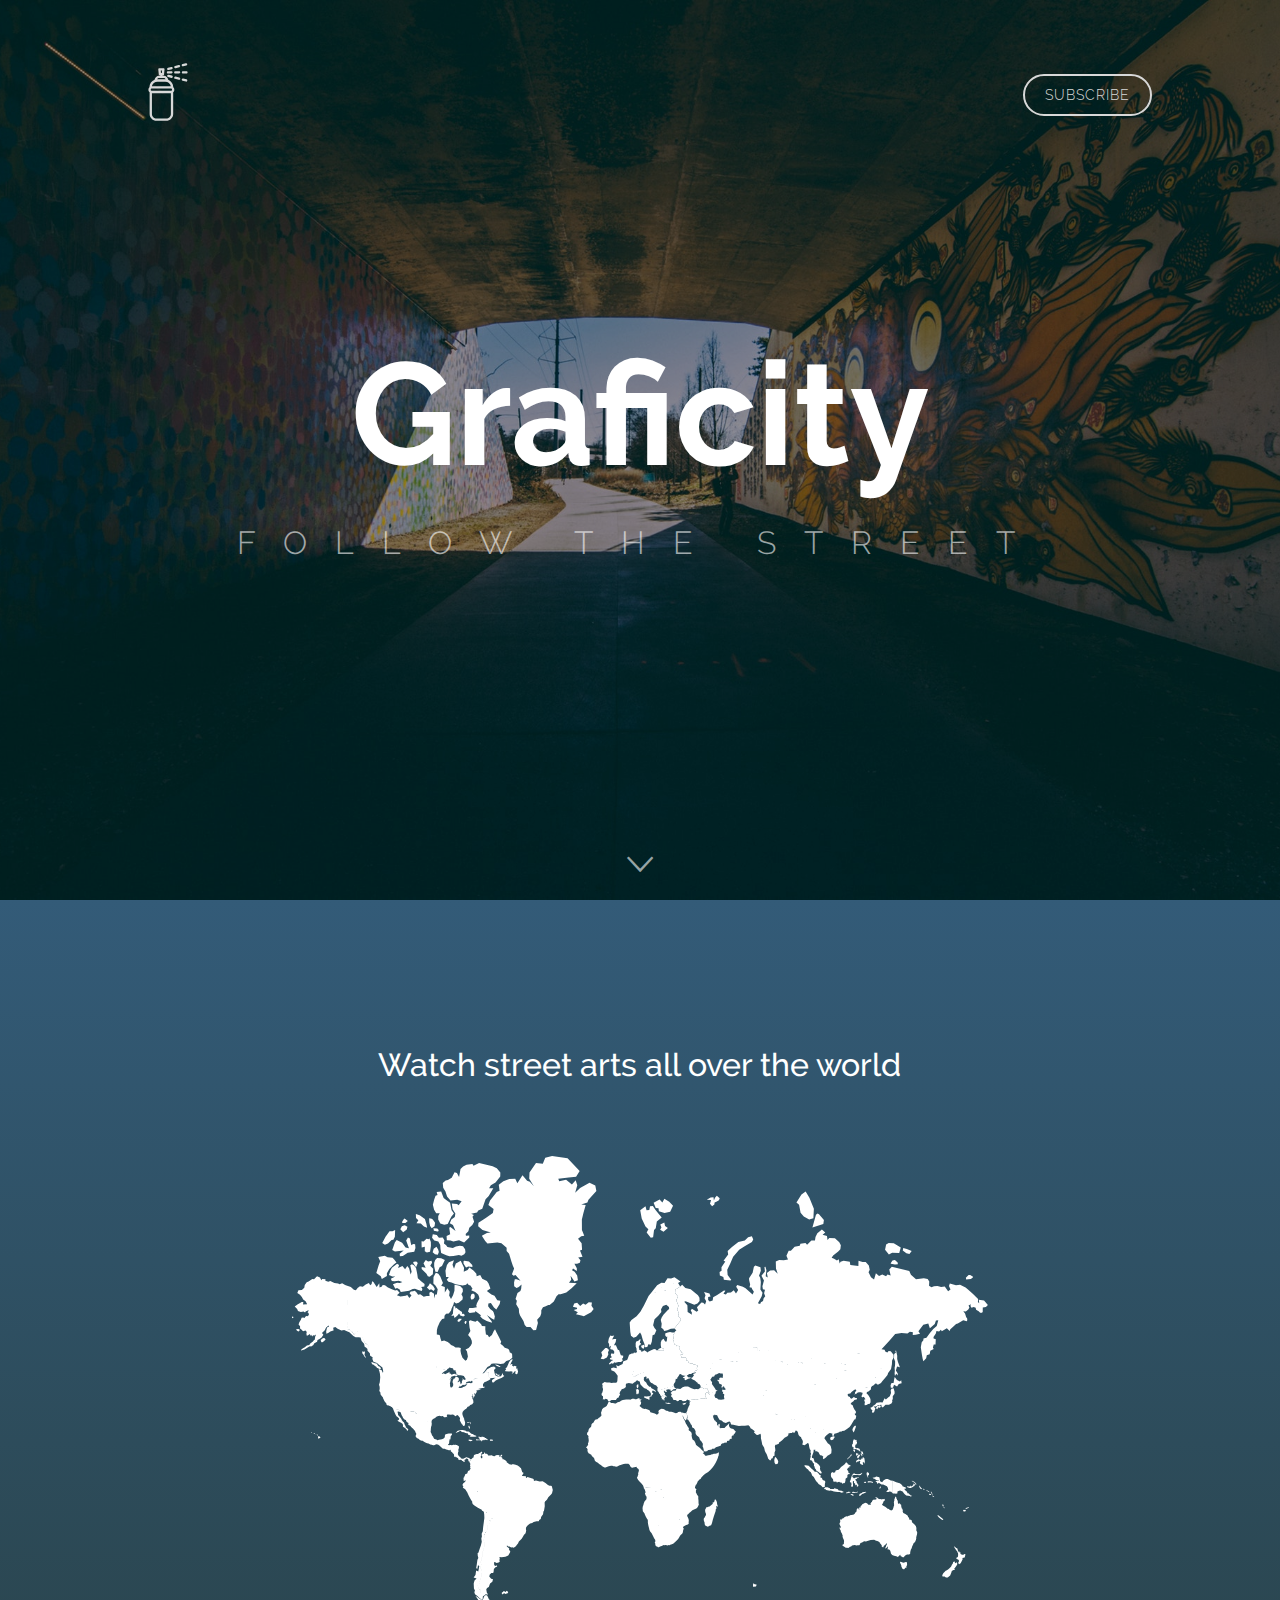
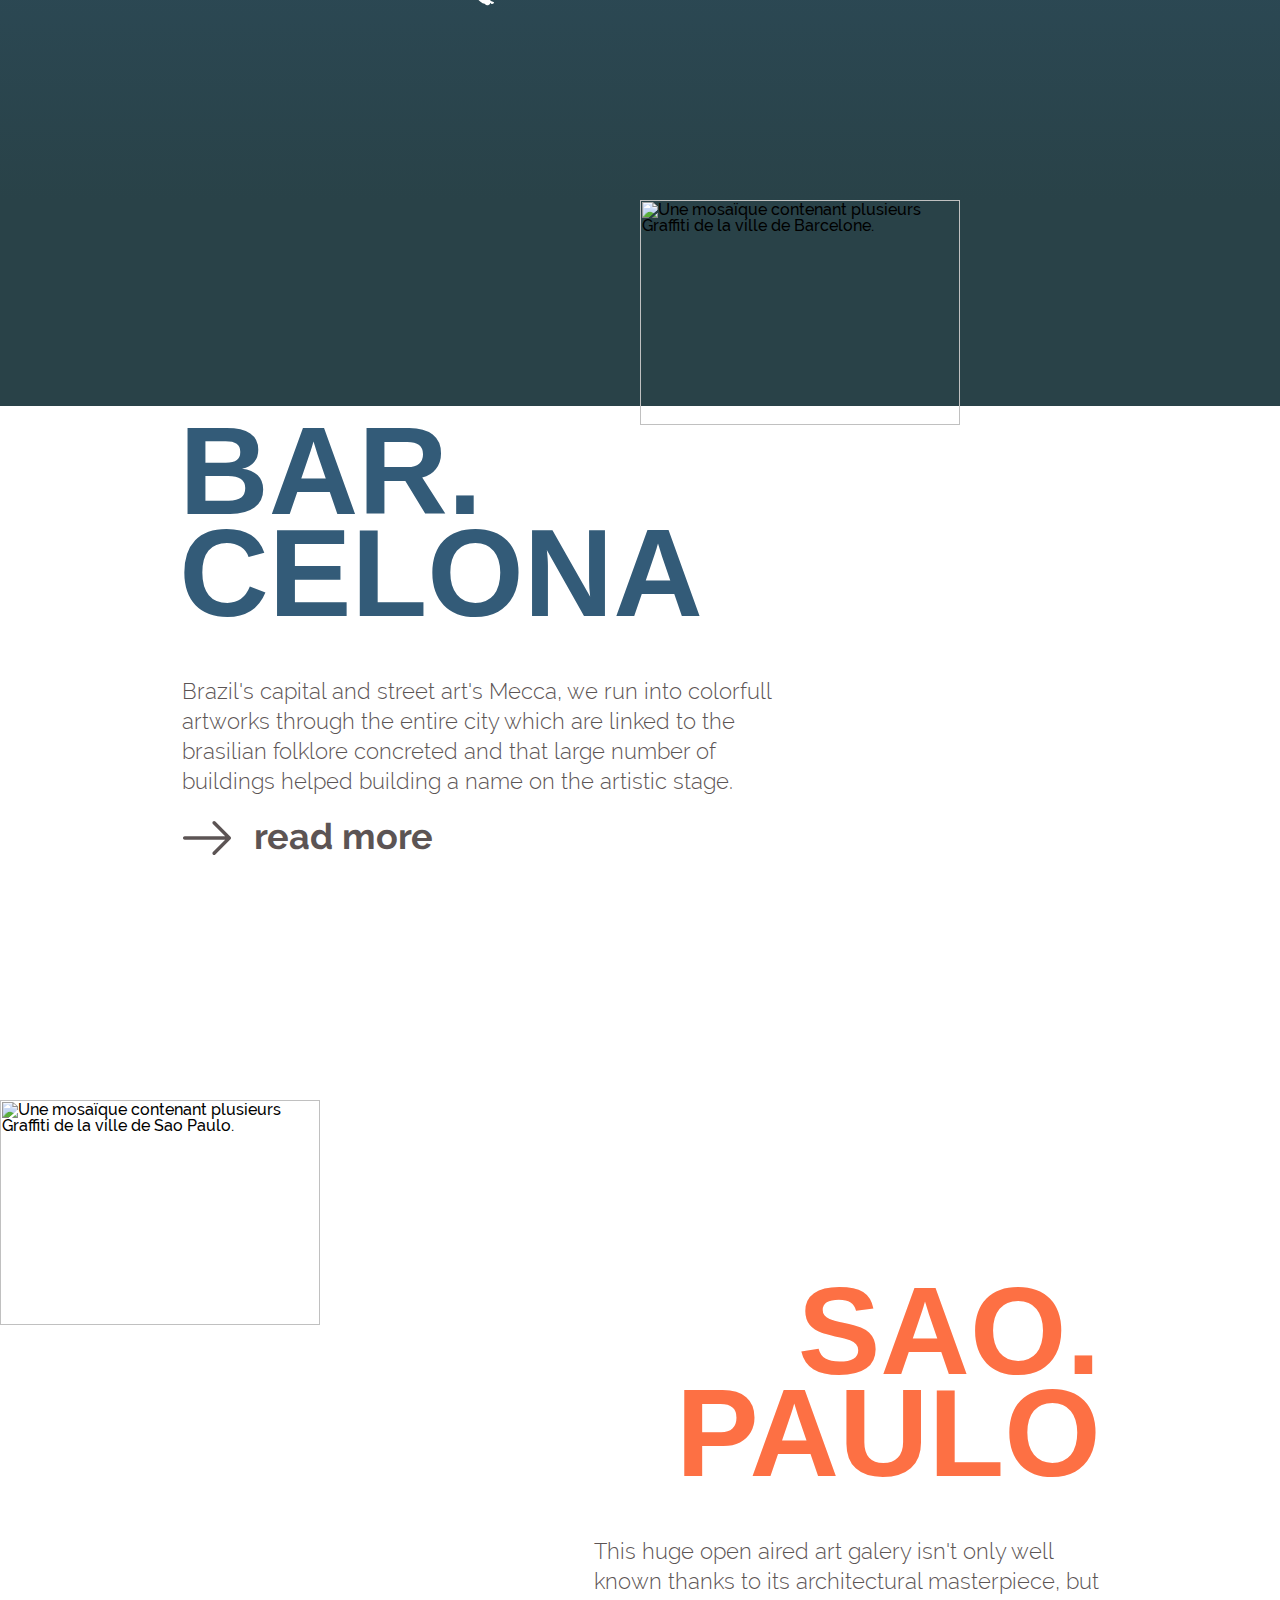
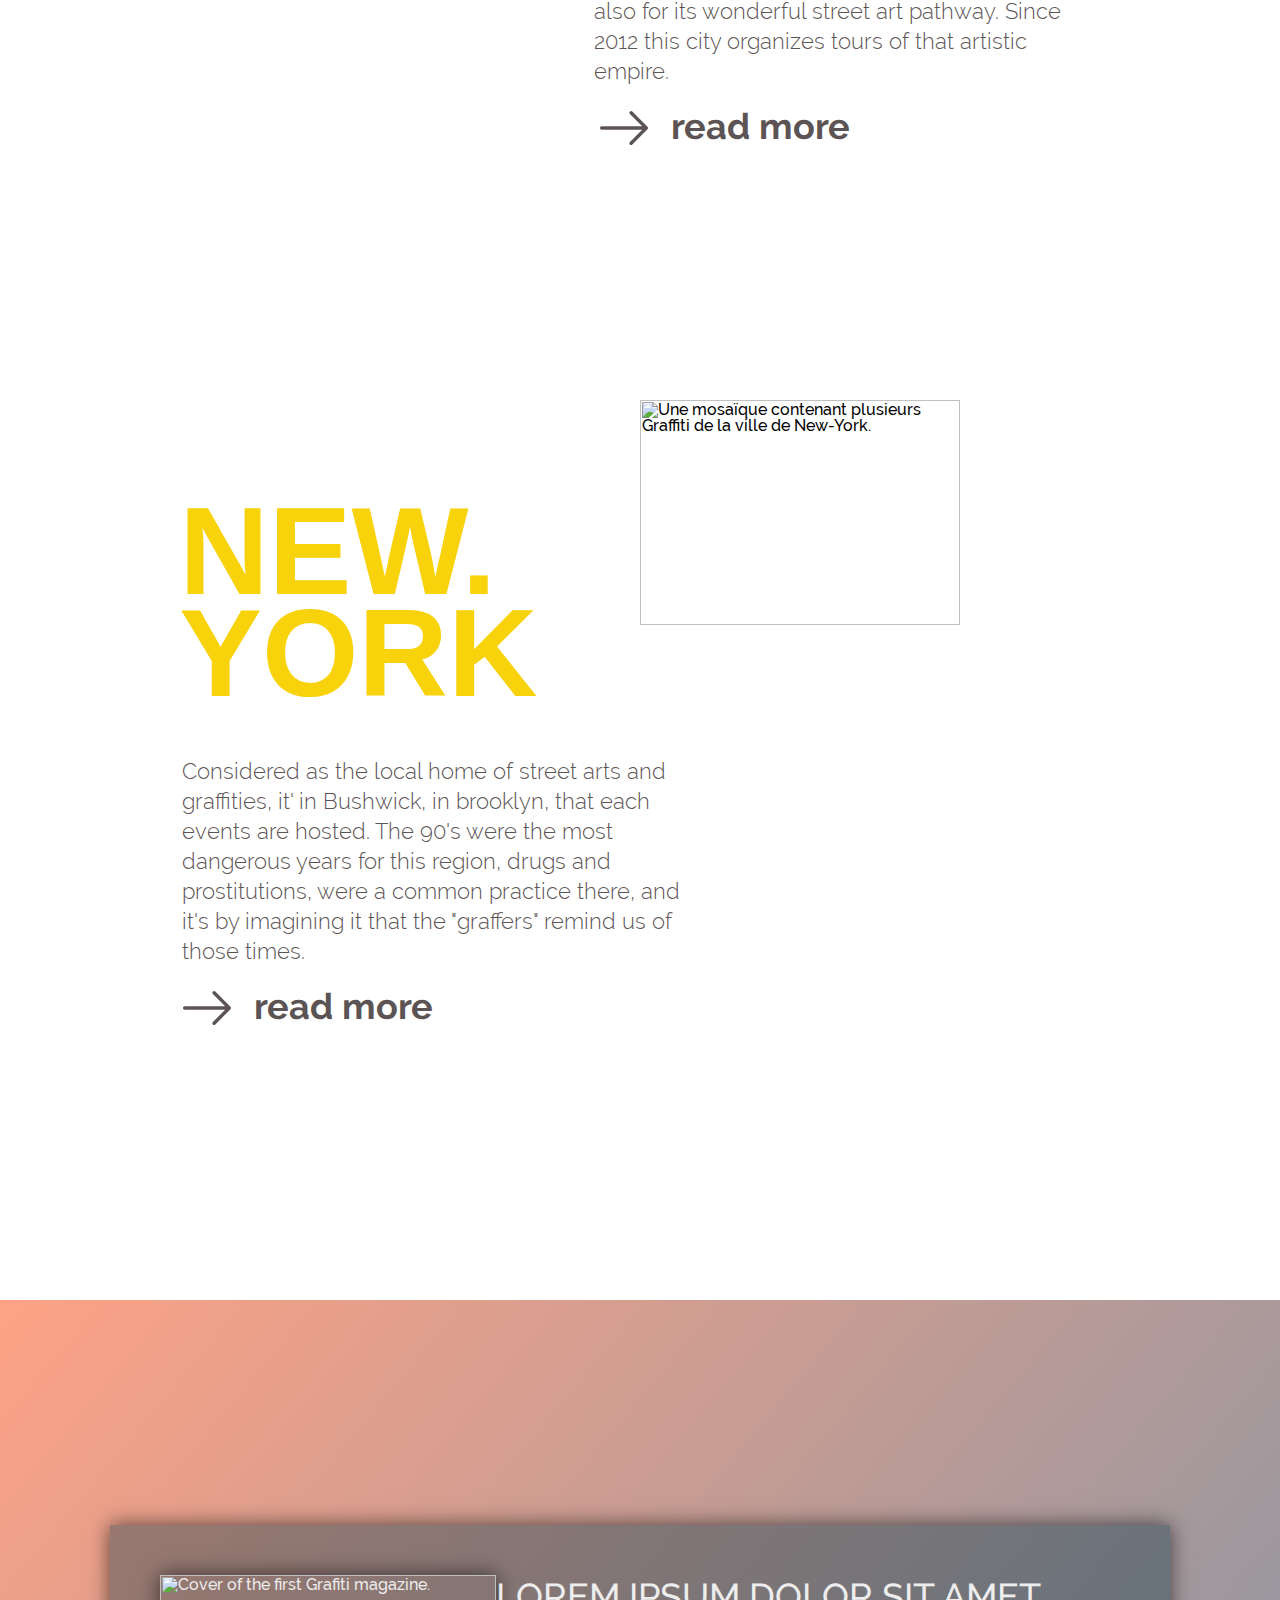
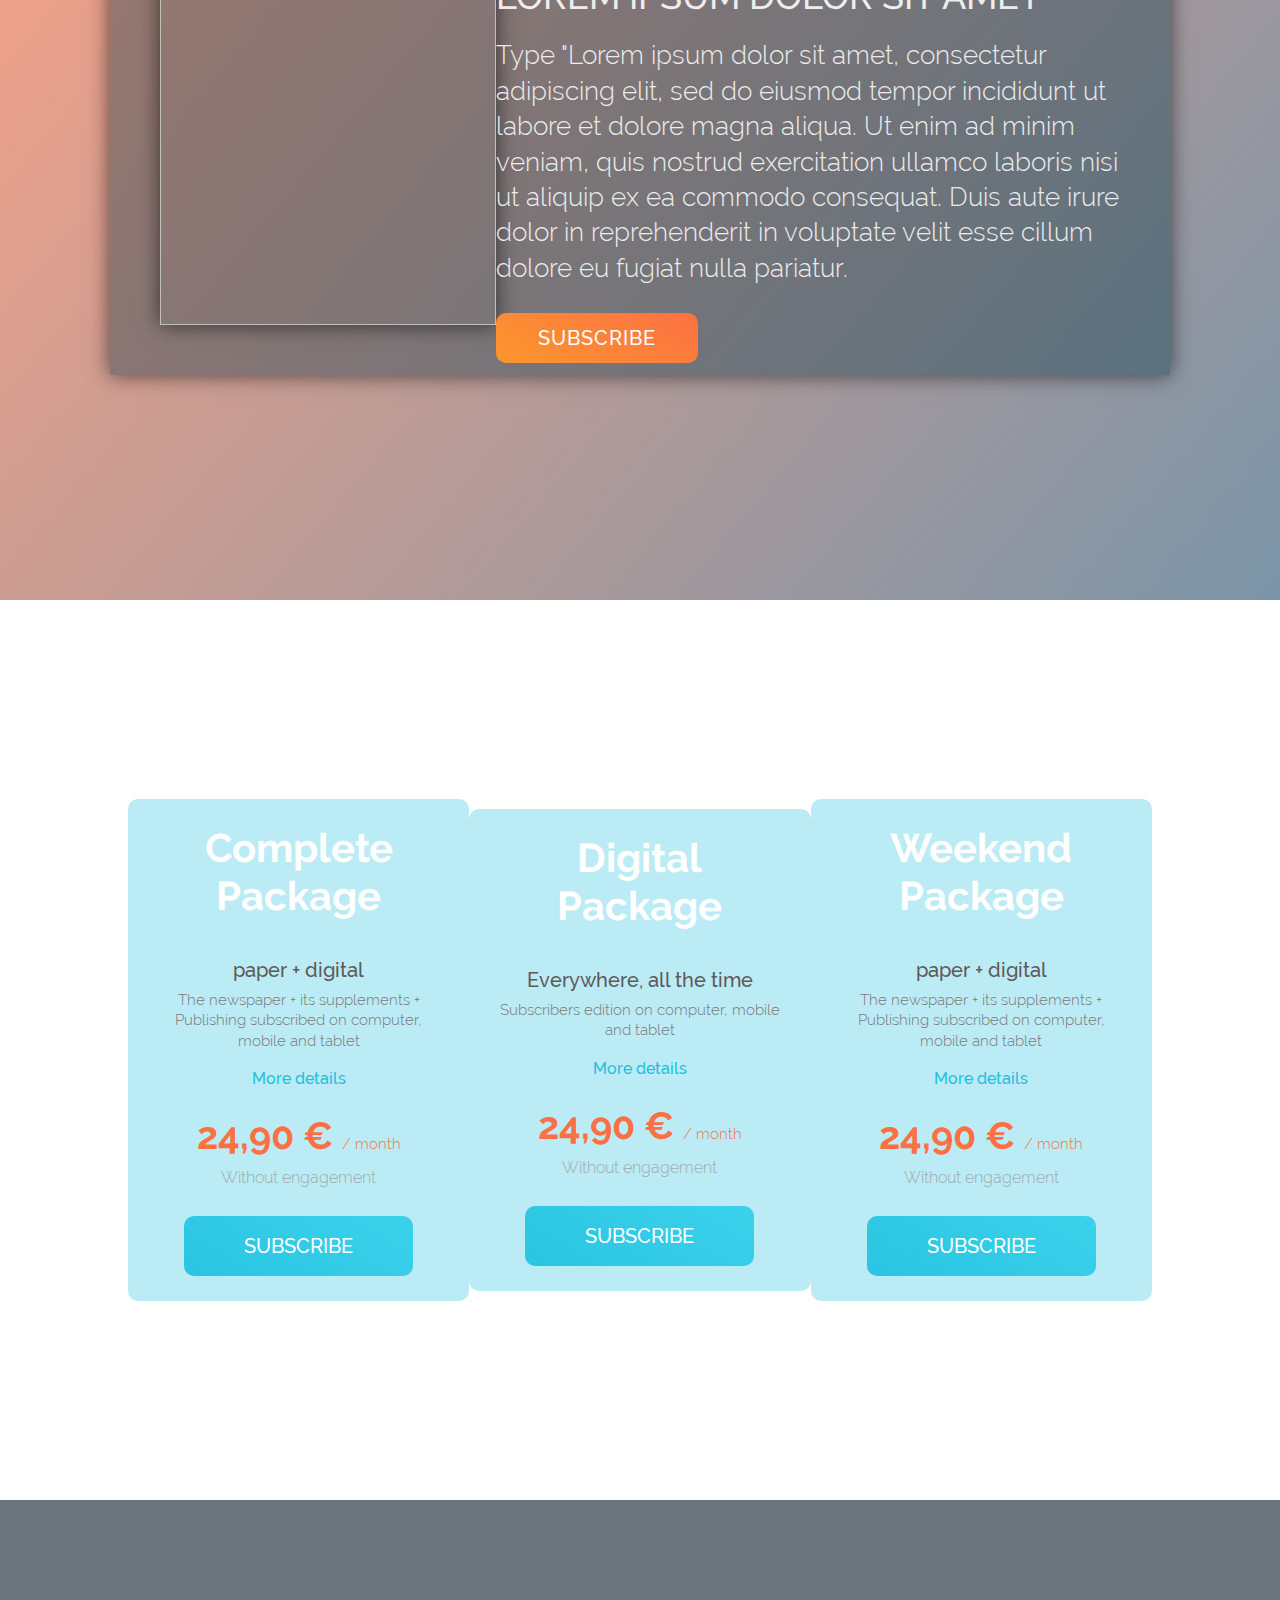
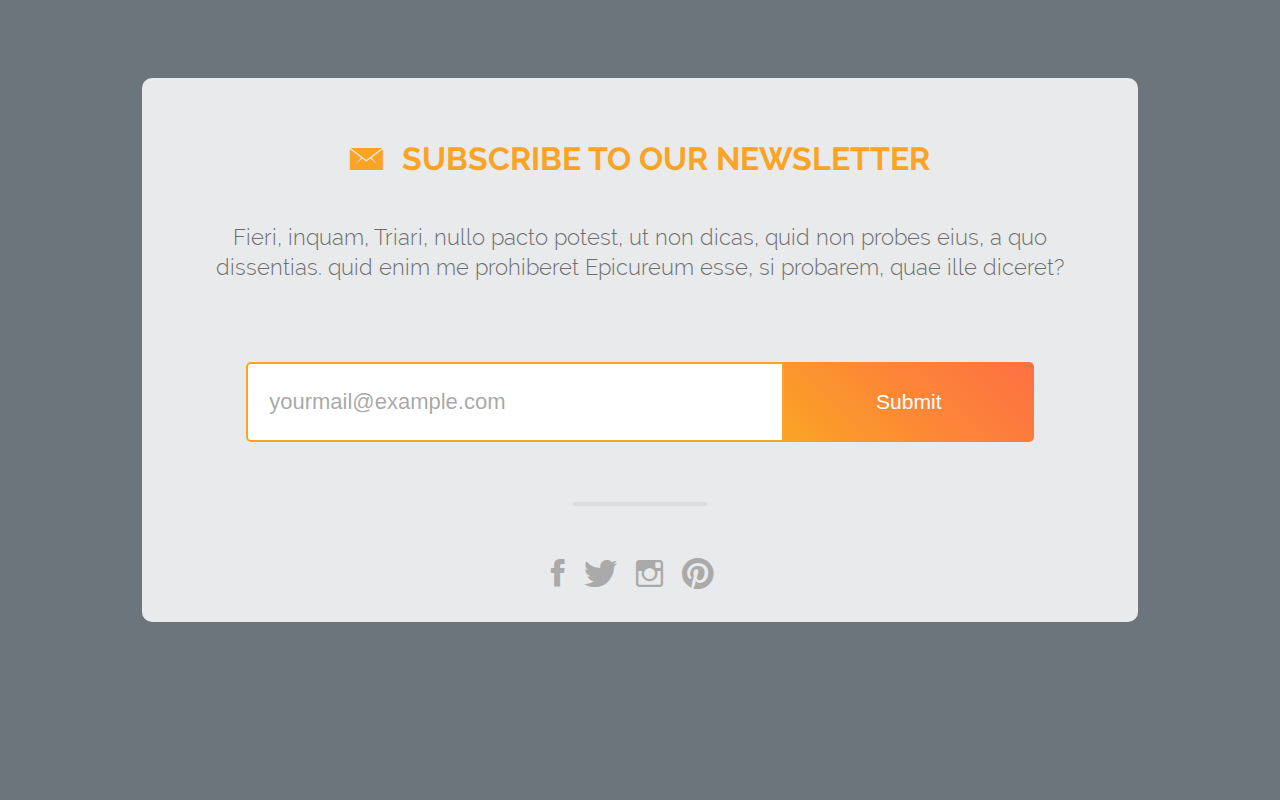
==== commit 450fe463: "street art exemples text translations" ====
--- a/index.html
+++ b/index.html
@@ -146,10 +146,9 @@
 					<div class="filterTransitionMapExemples"></div>
 					<img class="mosaique1" src="./img/mosaique1.png" alt="Une mosaïque contenant plusieurs Graffiti de la ville de Barcelone.">
 					<div class="barceloneExempleTextDiv artExempleDiv">
-						<h2 class="barceloneExempleTitle artExempleTitle">bar.<br>celone</h2>
+						<h2 class="barceloneExempleTitle artExempleTitle">bar.<br>celona</h2>
 						<p class="barceloneExempleDescription artExempleText">
-							Cette immense galerie d’art à l’air libre ne nous enchante pas seulement de ces chefs d’oeuvres architecturaux mais aussi connu pour ses balades graphiques de street art. 
-							Depuis 2012 la capital Catalane organise des visites de cet empire artistique.
+							Brazil's capital and street art's Mecca, we run into colorfull artworks through the entire city which are linked to the brasilian folklore concreted and that large number of buildings helped building a name on the artistic stage.
 						</p>
 						<a class="readMoreLink" href="#">
 							<div class="readMoreDiv">
@@ -170,7 +169,7 @@
 									    </g>
 									</svg>
 								</div>
-								<p class="readMore">Lire la suite de l'article</p>
+								<p class="readMore">read more</p>
 							</div>
 						</a>
 					</div>
@@ -181,8 +180,7 @@
 					<div class="saoPauloExempleTextDiv artExempleDiv">
 						<h2 class="saoPauloExempleTitle artExempleTitle">sao.<br>paulo</h2>
 						<p class="saoPauloExempleDescription artExempleText">
-							Cette immense galerie d’art à l’air libre ne nous enchante pas seulement de ces chefs d’oeuvres architecturaux mais aussi connu pour ses balades graphiques de street art. 
-							Depuis 2012 la capital Catalane organise des visites de cet empire artistique.
+							This huge open aired art galery isn't only well known thanks to its architectural masterpiece, but also for its wonderful street art pathway. Since 2012 this city organizes tours of that artistic empire.
 						</p>
 						<a class="readMoreLink" href="#">
 							<div class="readMoreDiv">
@@ -203,7 +201,7 @@
 									    </g>
 									</svg>
 								</div>
-								<p class="readMore">Lire la suite de l'article</p>
+								<p class="readMore">read more</p>
 							</div>
 						</a>
 					</div>
@@ -214,8 +212,8 @@
 					<div class="newYorkExempleTextDiv artExempleDiv">
 						<h2 class="newYorkExempleTitle artExempleTitle">new.<br>york</h2>
 						<p class="newYorkExempleDescription artExempleText">
-							Cette immense galerie d’art à l’air libre ne nous enchante pas seulement de ces chefs d’oeuvres architecturaux mais aussi connu pour ses balades graphiques de street art. 
-							Depuis 2012 la capital Catalane organise des visites de cet empire artistique.
+							Considered as the local home of street arts and graffities, it' in Bushwick, in brooklyn, that each events are hosted.
+							The 90's were the most dangerous years for this region, drugs and prostitutions, were a common practice there, and it's by imagining it that the "graffers" remind us of those times.
 						</p>
 						<a class="readMoreLink" href="#">
 							<div class="readMoreDiv">
@@ -236,7 +234,7 @@
 									    </g>
 									</svg>
 								</div>
-								<p class="readMore">Lire la suite de l'article</p>
+								<p class="readMore">read more</p>
 							</div>
 						</a>
 					</div>
--- a/assets/css/main.css
+++ b/assets/css/main.css
@@ -1,3 +1,4 @@
+/* Raleway */
 /* latin-ext */
 @font-face {
   font-family: 'Raleway';
@@ -50,6 +51,14 @@
   font-weight: 700;
   src: local('Raleway Bold'), local('Raleway-Bold'), url('../fonts/JbtMzqLaYbbbCL9X6EvaI_k_vArhqVIZ0nv9q090hN8.woff2') format('woff2');
   unicode-range: U+0000-00FF, U+0131, U+0152-0153, U+02C6, U+02DA, U+02DC, U+2000-206F, U+2074, U+20AC, U+2212, U+2215;
+}
+
+/* Montserrat */
+@font-face {
+  font-family: 'Montserrat';
+  font-style: normal;
+  font-weight: bold;
+  src: local('Montserrat Bold'), local('Montserrat-Bold'), url('../fonts/Montserrat-Bold.otf') format('otf');
 }
 
 body {
@@ -325,10 +334,11 @@
 }
 
 .artExempleTitle {
+  font-family: 'Montserrat', sans-serif;
   font-size: 124px;
   text-transform: uppercase;
   line-height: 102px;
-  font-weight: 500;
+  font-weight: 700;
   margin-bottom: 52px;
 }
 
@@ -337,7 +347,7 @@
   font-weight: 300;
   text-align: left;
   line-height: 36px;
-  margin-left: 20px;
+  margin-left: 3px;
 }
 
 .readMore {
@@ -346,17 +356,27 @@
   color: #5C5454;
 }
 
+.readMoreLink:hover .arrowSvg path {
+  fill: #2FBEDA;
+  transition: ease 0.4s;
+}
+
+.readMoreLink:hover .readMore {
+  color: #2FBEDA;
+  transition: ease 0.4s;
+}
+
 .readMoreDiv {
   display: flex;
-  width: 462px;
+  width: 250px;
   justify-content: space-between;
   margin-top: 16px;
-  margin-left: 20px;
+  margin-left: 4px;
 }
 
 .readMoreLink {
   text-decoration: none;
-  width: 470px;
+  width: 255px;
   margin-bottom: 30px;
 }
 
@@ -388,6 +408,10 @@
   width: 64%;
 }
 
+.barceloneExemple .readMoreLink {
+  
+}
+
 /* Sao Paulo */
 .saoPauloExempleTextDiv {
   align-items: flex-end;
@@ -407,7 +431,7 @@
 }
 
 .saoPauloExemple .readMoreLink {
-  margin-right: 80px;
+  margin-right: 250px;
   margin-bottom: 60px;
 }
 
@@ -426,11 +450,6 @@
 
 .newYorkExempleTextDiv {
   margin-top: 100px;
-}
-
-/* Exemples section */
-.section.streetArtExemples .filterTunnel {
-    background: #ddd; /* TEMPORAIRE */
 }
 
 /* Subscription section */
@@ -509,6 +528,12 @@
     font-size: 20px;
 }
 
+/* pas très beau pour l'instant donc à voir */
+/*.section.subscriptionSection .section-content .subscribeButton:hover {
+  color: #fb972c;
+  background-image: linear-gradient(-330deg, #fff 0%, #fff 100%);
+}*/
+
 /* Forfait section */
 .section.ForfaitsSection .section-content {
     margin: auto;
@@ -594,13 +619,13 @@
 }
 
 .section.newsletterSection .filter.filterNewsletter{
-    background-image: linear-gradient(0deg, #10c403 0%, #045e1d 100%);
-    opacity: 0.5;
+    background-image: linear-gradient(0deg, #091923 0%, #091923 100%);
+    opacity: 0.6;
 }
 
 .section.newsletterSection .newsletterContainer {
     background: #fff;
-    background: rgba(255, 255, 255, 0.92);
+    background: rgba(255, 255, 255, 0.85);
     border-radius: 10px;
     border-radius: 10px;
     text-align: center;
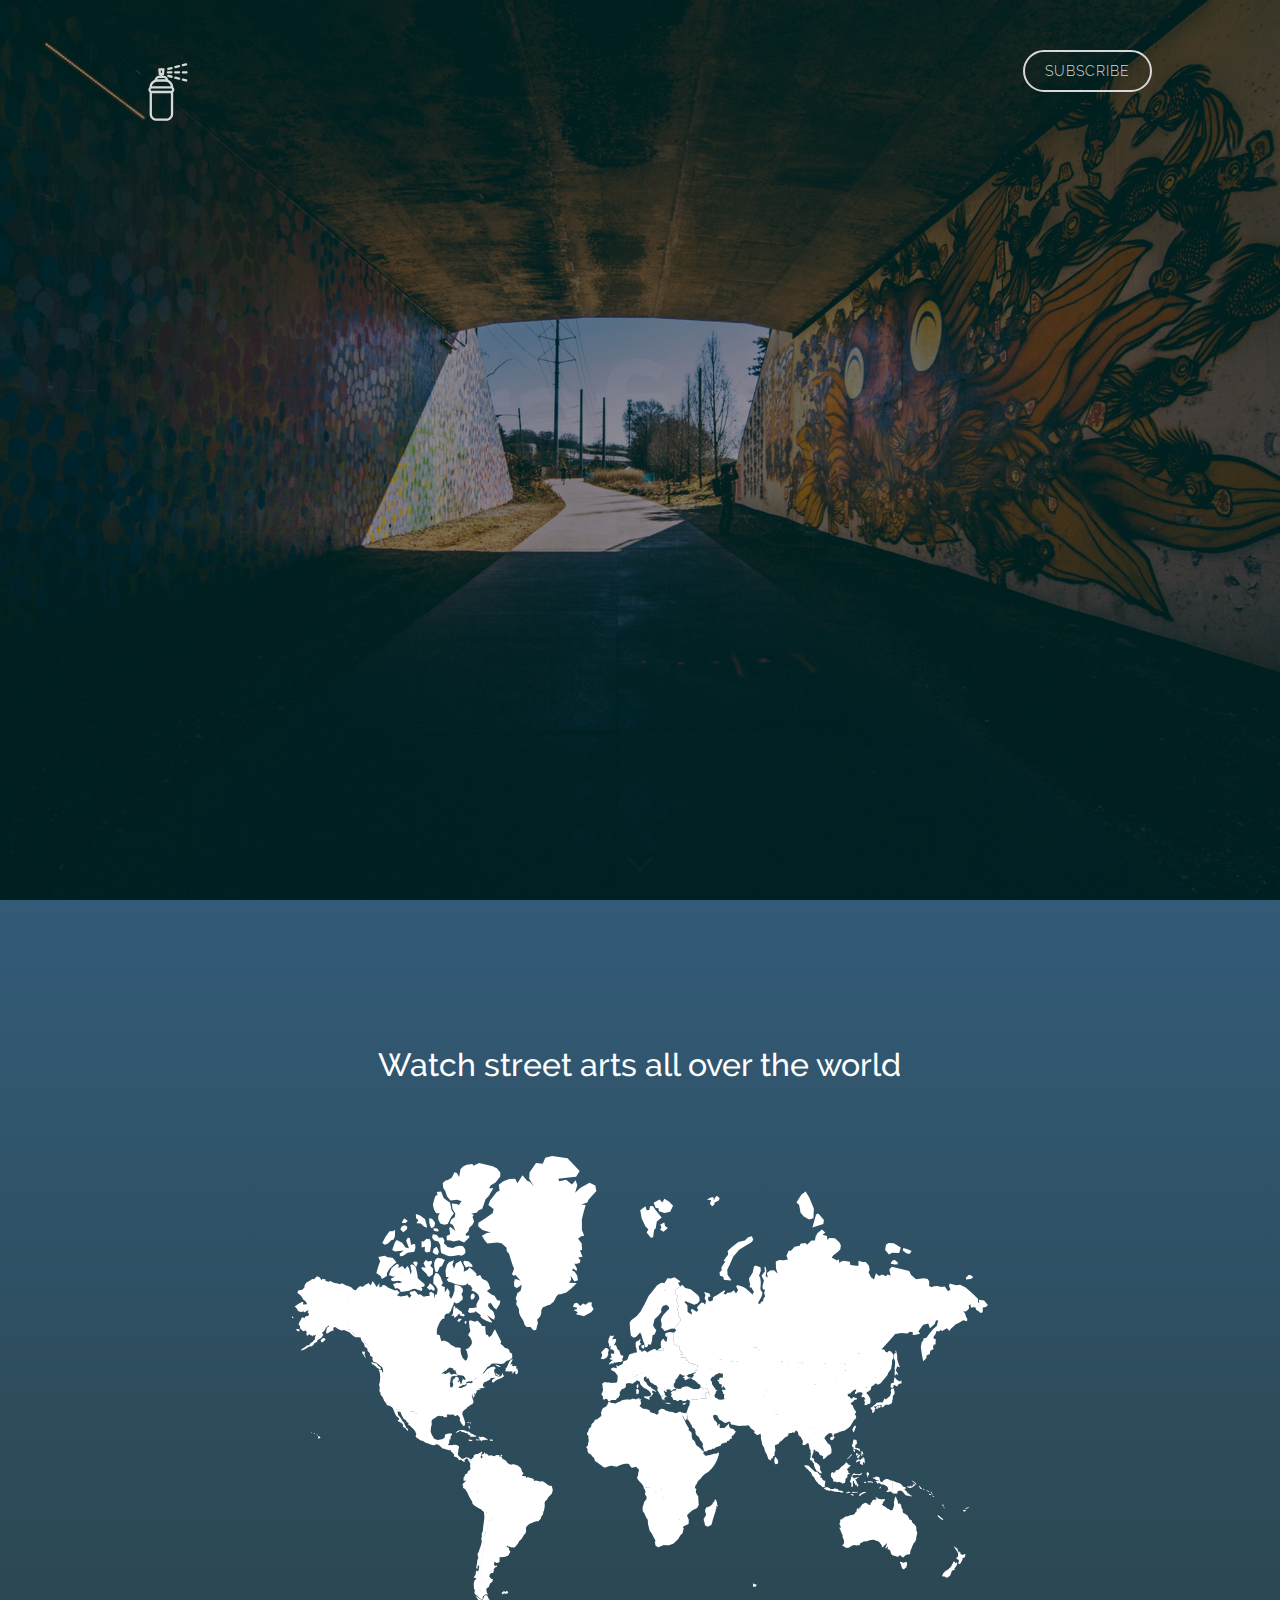
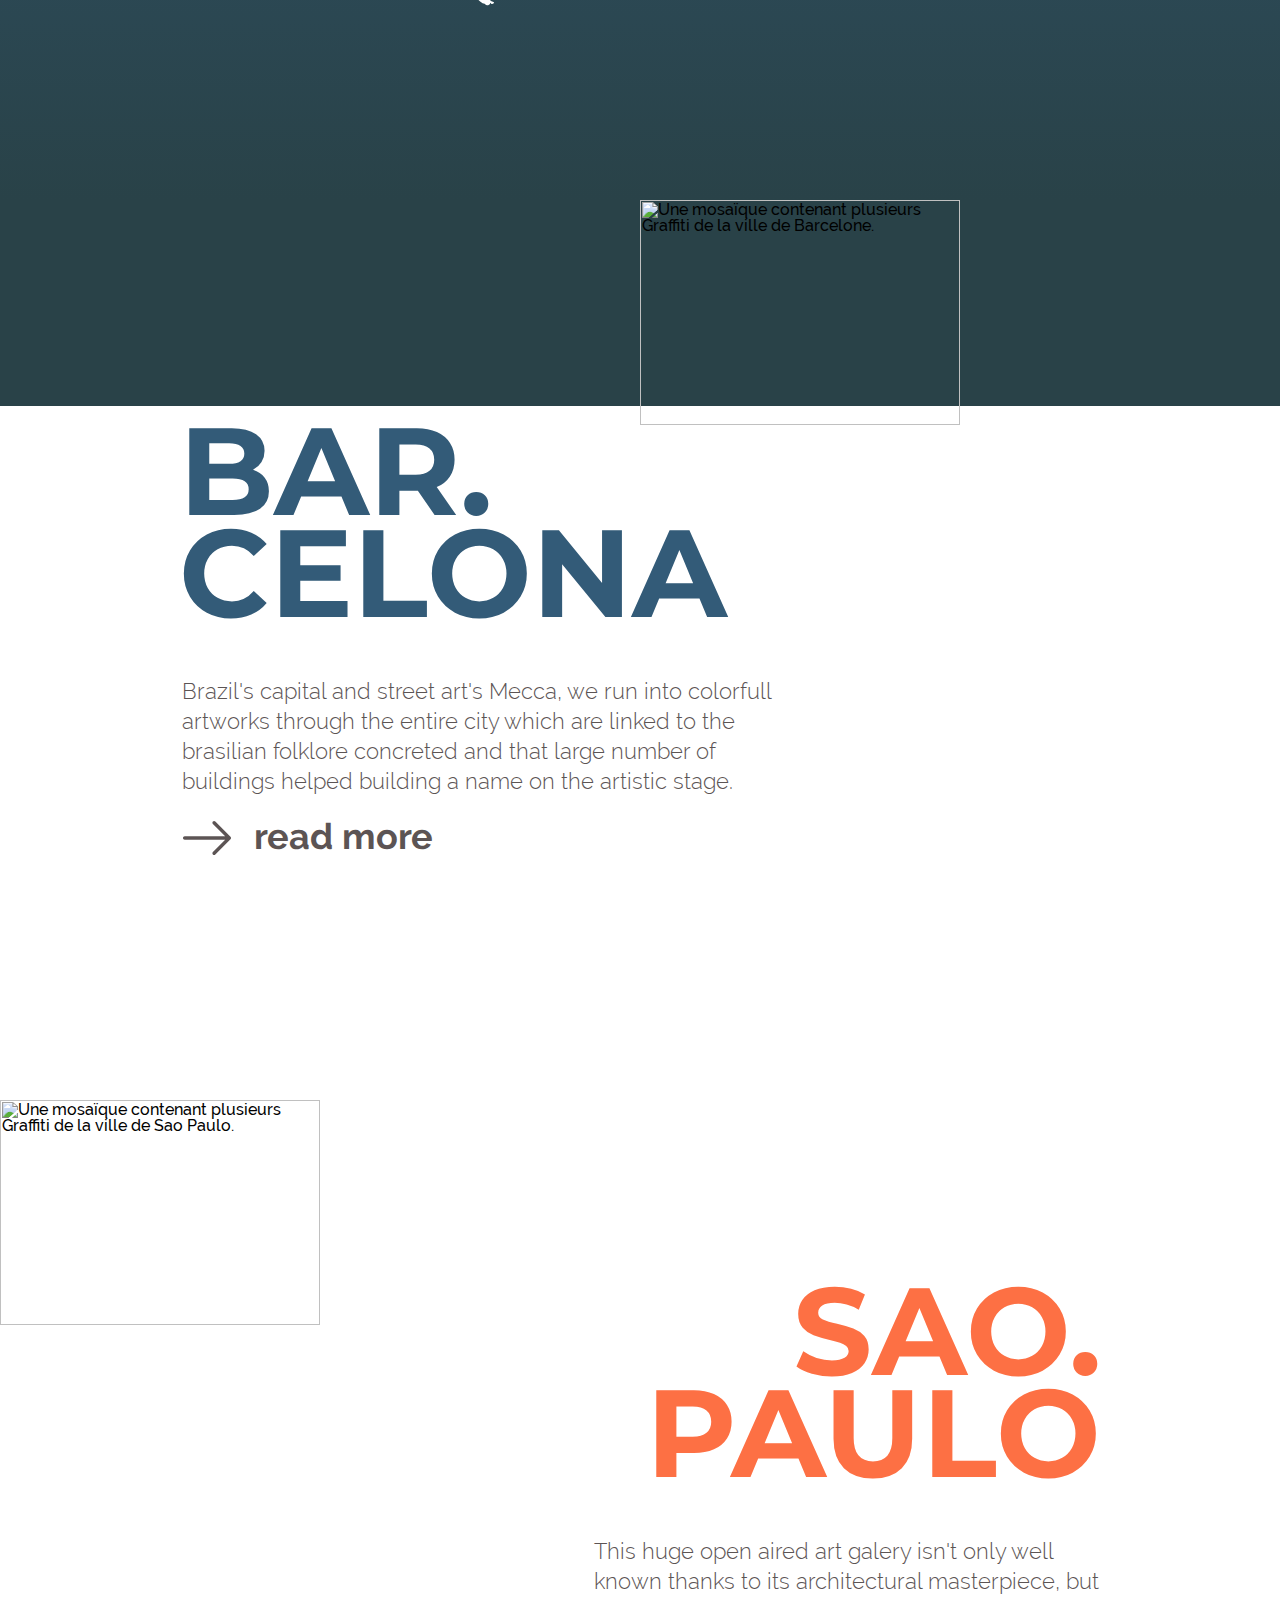
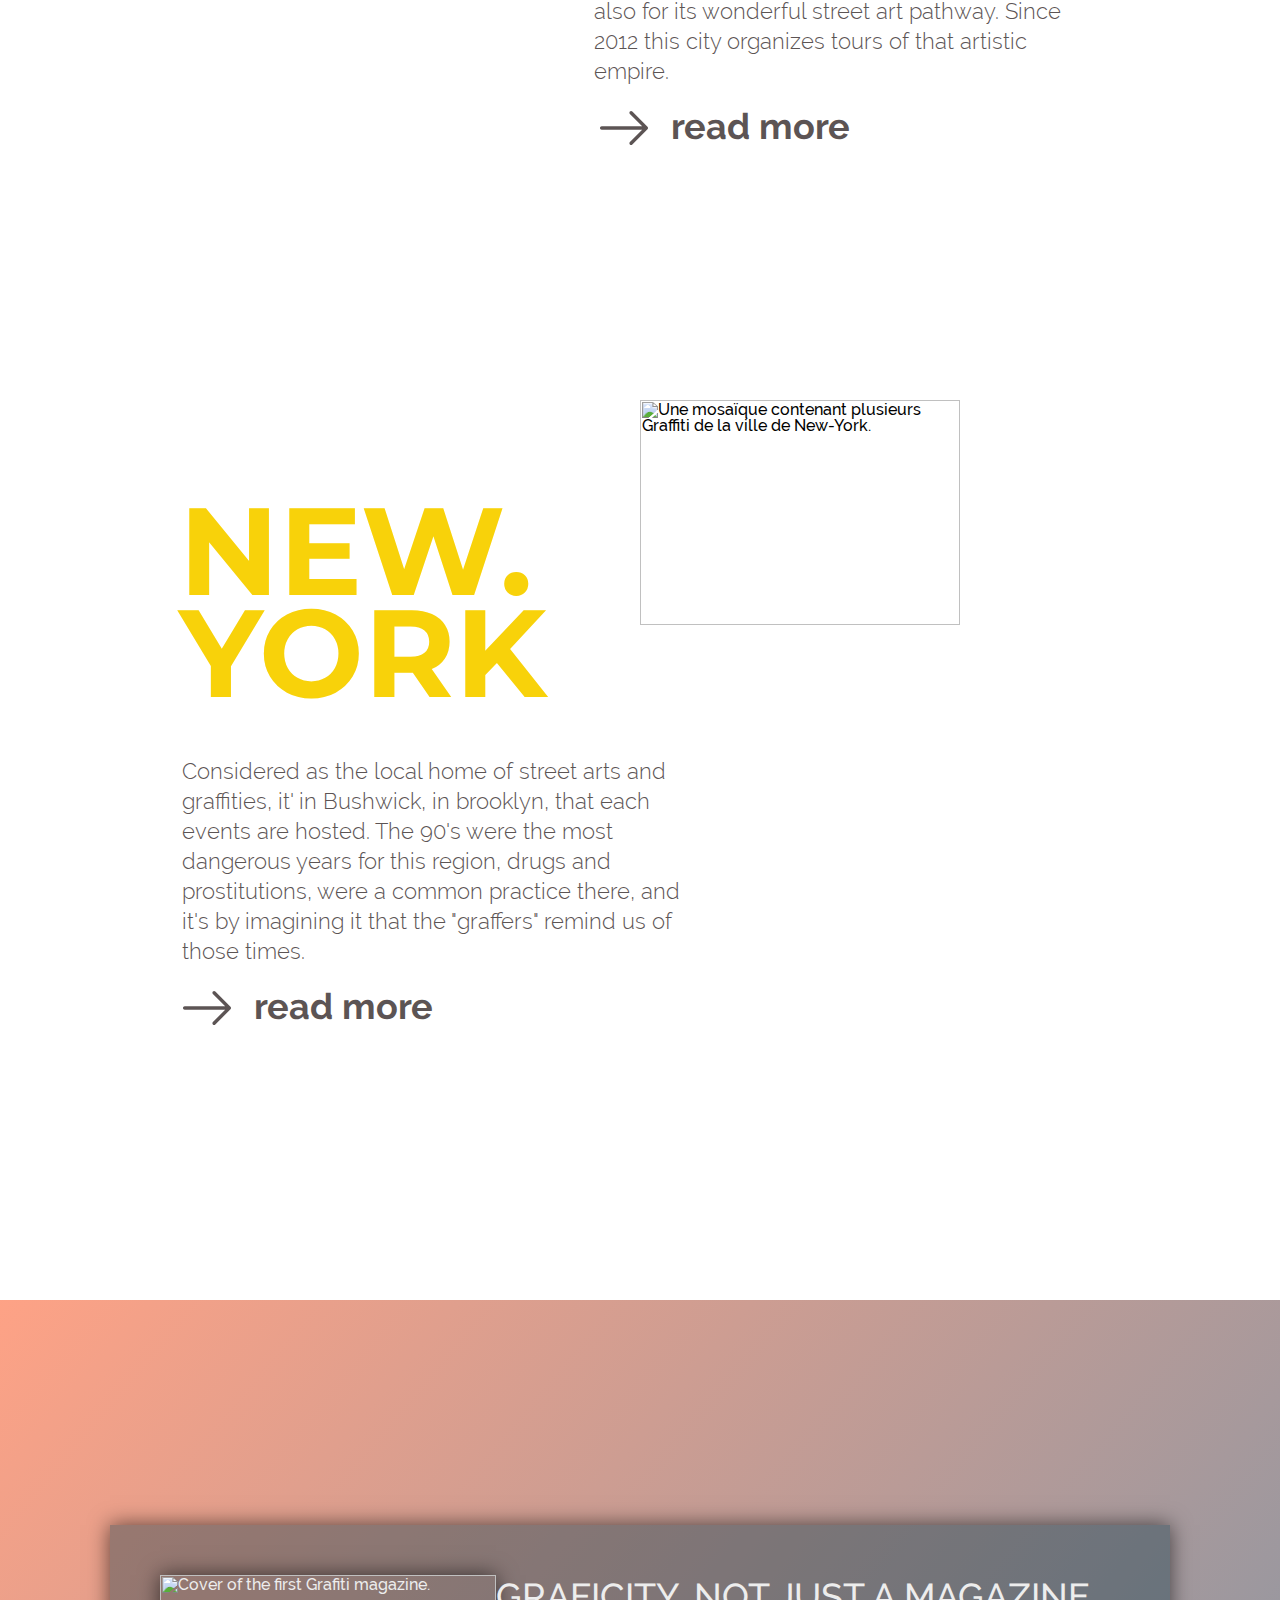
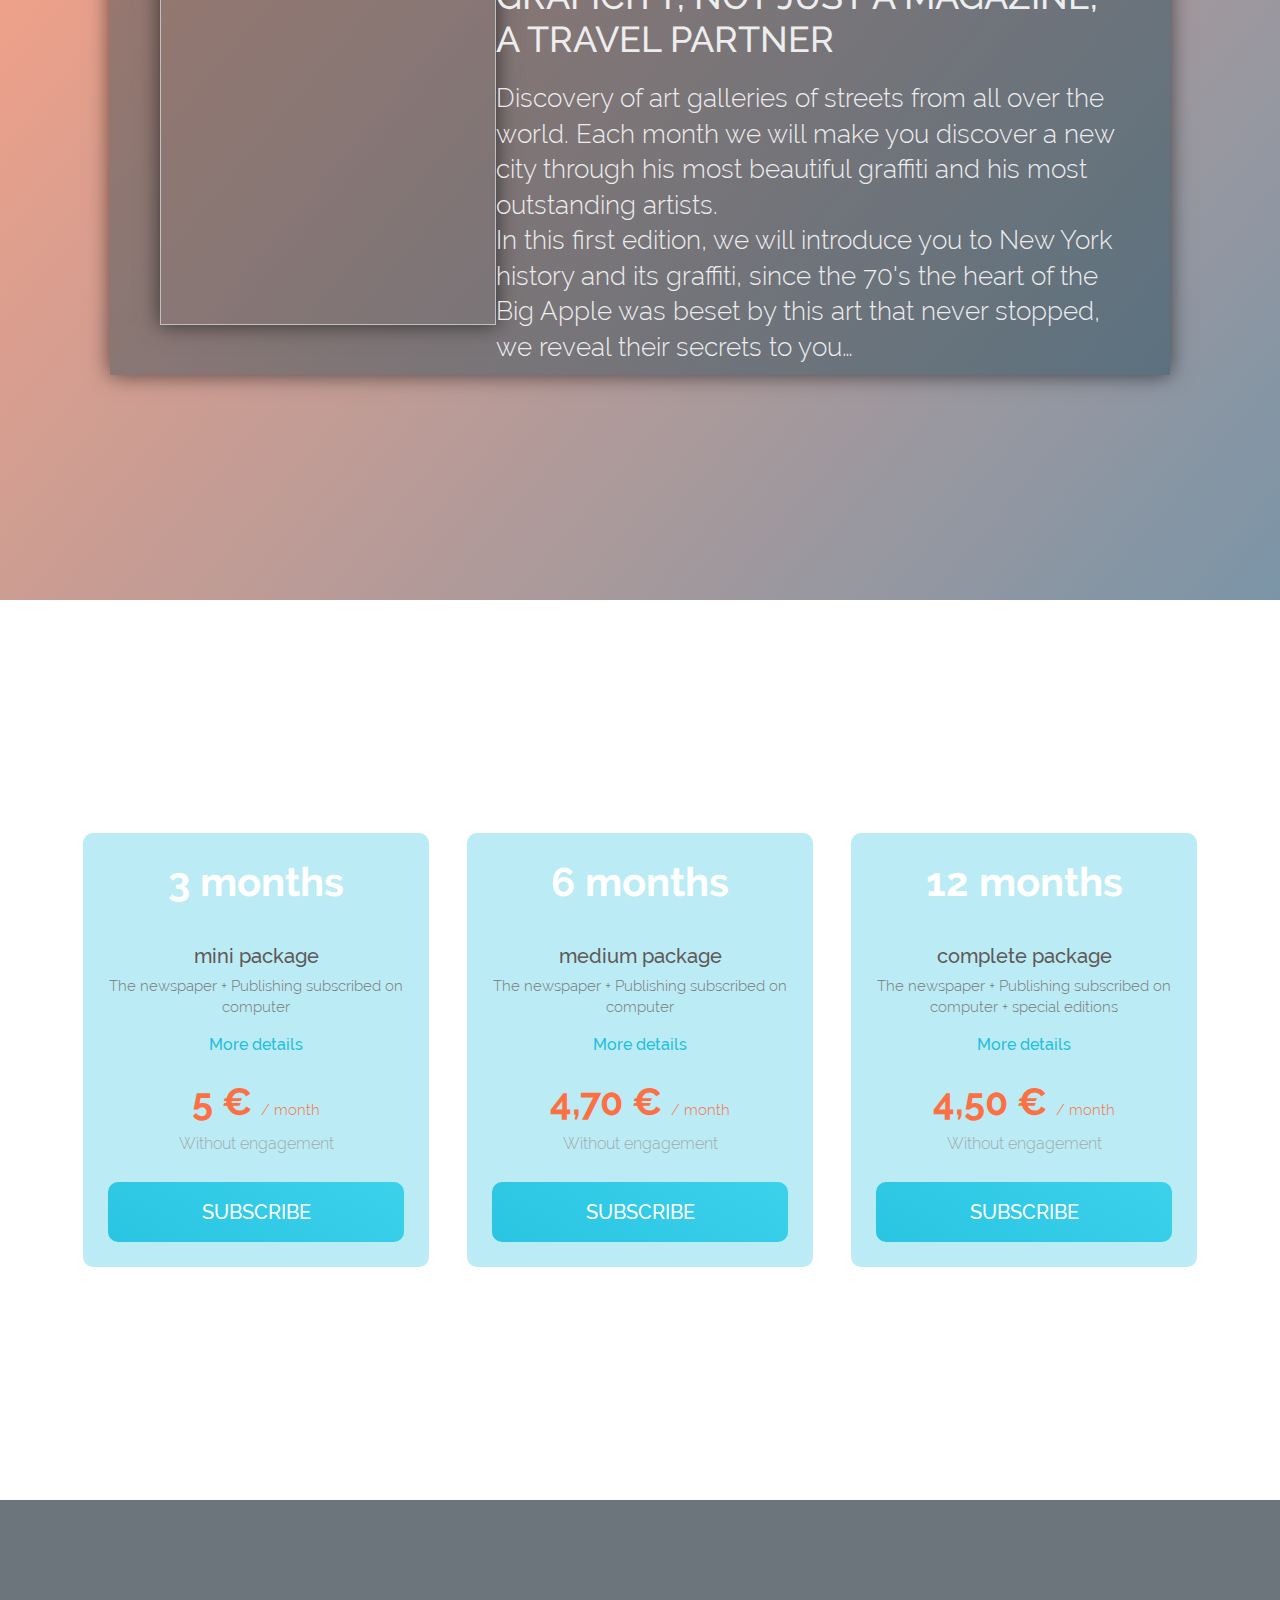
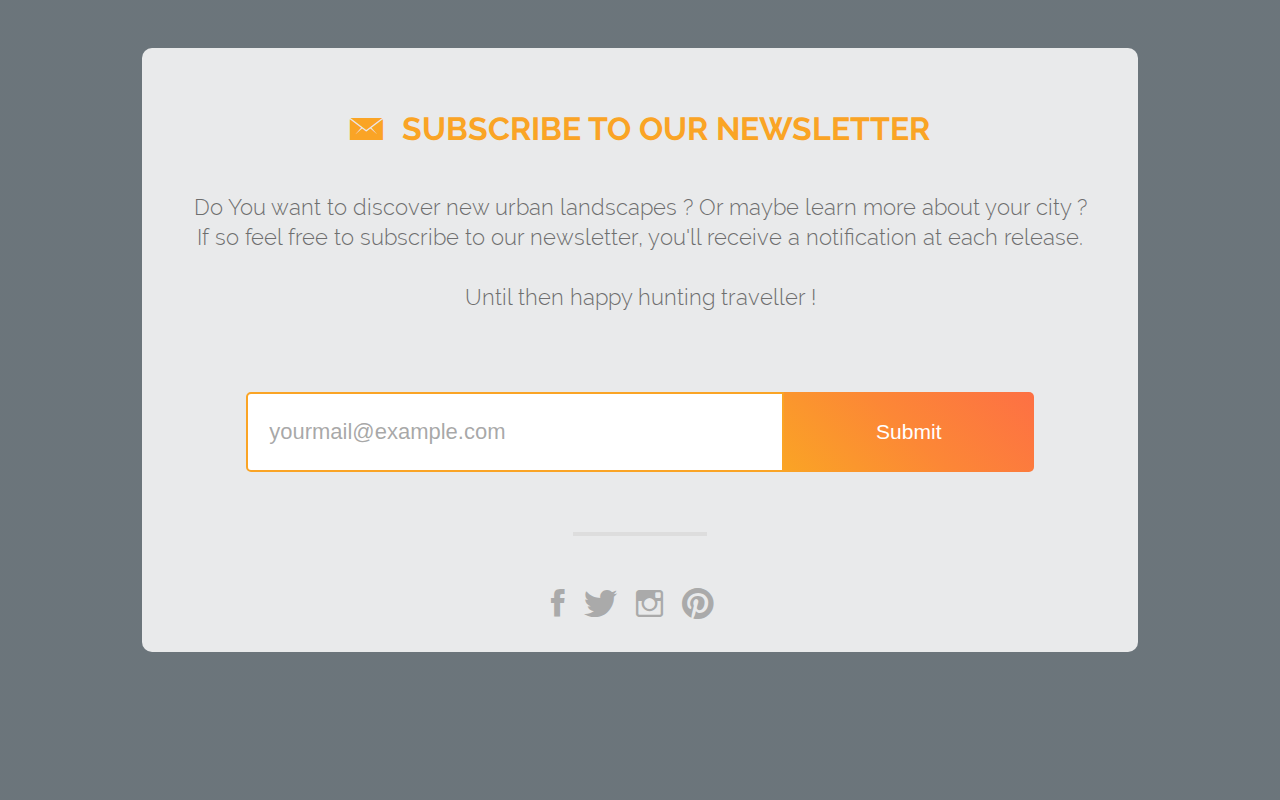
==== commit 9d5660c4: "Merge branch 'master' of https://github.com/SundownDEV/integration-hetic" ====
--- a/index.html
+++ b/index.html
@@ -9,9 +9,9 @@
     
     <link rel="stylesheet" href="./assets/css/reset.css">
     
-    <link rel="stylesheet" href="./assets/css/main.css">
+    <link rel="stylesheet" href="./assets/css/style.css">
 </head>
-<body>
+<body onload="init();">
     <!-- code -->
     <section class="section graficity-head BgImg" id="section">
     <div class="filter filterTunnel"></div>
@@ -54,12 +54,12 @@
     		</div>
     	</div>
 
-		<div class="headerTextDiv">
+		<div class="headerTextDiv FadeIn" style="display:none;">
 	    	<h1 class="mainTitle">Graficity</h1>
 	    	<h2 class="catchPhrase">follow the street</h2>
 		</div>
    
-        <div class="section-down">
+        <div class="section-down FadeIn" style="display: none;">
             <a href="#" class="btn-section-down btnGoTo" data-target="section2"><i class="ion-ios-arrow-down"></i></a>
         </div>
     </div>
@@ -252,11 +252,13 @@
             </div>
 
             <div class="magazineDescriptionDiv">
-                <h2 class="magazineDescriptionTitle">Lorem ipsum dolor sit amet</h2>
-                
-                <p class="magazineDescriptionText">Type "Lorem ipsum dolor sit amet, consectetur adipiscing elit, sed do eiusmod tempor incididunt ut labore et dolore magna aliqua. Ut enim ad minim veniam, quis nostrud exercitation ullamco laboris nisi ut aliquip ex ea commodo consequat. Duis aute irure dolor in reprehenderit in voluptate velit esse cillum dolore eu fugiat nulla pariatur.</p>
-                
-                <a href="#" class="subscribeButton">subscribe</a>
+                <h2 class="magazineDescriptionTitle">Graficity, not just a magazine, a travel partner</h2>
+                
+                <p class="magazineDescriptionText">Discovery of art galleries of streets from all over the world.
+				Each month we will make you discover a new city through
+				his most beautiful graffiti and his most outstanding artists.<br>
+
+				In this first edition, we will introduce you to New York history and its graffiti, since the 70's the heart of the Big Apple was beset by this art that never stopped, we reveal their secrets to you…</p>
             </div>
 		</div>
 		</div>
@@ -268,14 +270,14 @@
         <div class="section-content"> 
             <div class="singleForfaitDiv">
                 <div class="singleForfaitHeader">
-                    <h2>Complete<br>Package</h2>
-                    <h3>paper + digital</h3>
-                    <p>The newspaper + its supplements + Publishing subscribed on computer, mobile and tablet</p>
+                    <h2>3 months</h2>
+                    <h3>mini package</h3>
+                    <p>The newspaper + Publishing subscribed on computer</p>
                     <span><a href="#">More details</a></span>
                 </div>
                 
                 <div class="singleForfaitPrice">
-                    <h3>24,90 € <small>/ month</small></h3>
+                    <h3>5 € <small>/ month</small></h3>
                     <span>Without engagement</span>
                 </div>
                 
@@ -284,14 +286,14 @@
             
             <div class="singleForfaitDiv">
                 <div class="singleForfaitHeader">
-                    <h2>Digital<br>Package</h2>
-                    <h3>Everywhere, all the time</h3>
-                    <p>Subscribers edition on computer, mobile and tablet</p>
+                    <h2>6 months</h2>
+                    <h3>medium package</h3>
+                    <p>The newspaper + Publishing subscribed on computer</p>
                     <span><a href="#">More details</a></span>
                 </div>
                 
                 <div class="singleForfaitPrice">
-                    <h3>24,90 € <small>/ month</small></h3>
+                    <h3>4,70 € <small>/ month</small></h3>
                     <span>Without engagement</span>
                 </div>
                 
@@ -300,14 +302,14 @@
             
             <div class="singleForfaitDiv">
                 <div class="singleForfaitHeader">
-                    <h2>Weekend<br>Package</h2>
-                    <h3>paper + digital</h3>
-                    <p>The newspaper + its supplements + Publishing subscribed on computer, mobile and tablet</p>
+                    <h2>12 months</h2>
+                    <h3>complete package</h3>
+                    <p>The newspaper + Publishing subscribed on computer + special editions</p>
                     <span><a href="#">More details</a></span>
                 </div>
                 
                 <div class="singleForfaitPrice">
-                    <h3>24,90 € <small>/ month</small></h3>
+                    <h3>4,50 € <small>/ month</small></h3>
                     <span>Without engagement</span>
                 </div>
                 
@@ -328,7 +330,7 @@
 			</div>
 			
 			<div class="newsletterText">
-			    <p>Fieri, inquam, Triari, nullo pacto potest, ut non dicas, quid non probes eius, a quo dissentias. quid enim me prohiberet Epicureum esse, si probarem, quae ille diceret?</p>
+			    <p>Do You want to discover new urban landscapes ? Or maybe learn more about your city ?<br>If so feel free to subscribe to our newsletter, you'll receive a notification at each release.<br><br>Until then happy hunting traveller !</p>
 			</div>
 
 			<div class="newsletterForm">
--- a/assets/css/style.css
+++ b/assets/css/style.css
@@ -0,0 +1,761 @@
+/* Raleway */
+/* latin-ext */
+@font-face {
+  font-family: 'Raleway';
+  font-style: normal;
+  font-weight: 300;
+  src: local('Raleway Light'), local('Raleway-Light'), url('../fonts/ZKwULyCG95tk6mOqHQfRBCEAvth_LlrfE80CYdSH47w.woff2') format('woff2');
+  unicode-range: U+0100-024F, U+1E00-1EFF, U+20A0-20AB, U+20AD-20CF, U+2C60-2C7F, U+A720-A7FF;
+}
+
+/* latin */
+@font-face {
+  font-family: 'Raleway';
+  font-style: normal;
+  font-weight: 300;
+  src: local('Raleway Light'), local('Raleway-Light'), url('../fonts/-_Ctzj9b56b8RgXW8FArifk_vArhqVIZ0nv9q090hN8.woff2') format('woff2');
+  unicode-range: U+0000-00FF, U+0131, U+0152-0153, U+02C6, U+02DA, U+02DC, U+2000-206F, U+2074, U+20AC, U+2212, U+2215;
+}
+
+/* latin-ext */
+@font-face {
+  font-family: 'Raleway';
+  font-style: normal;
+  font-weight: 500;
+  src: local('Raleway Medium'), local('Raleway-Medium'), url('../fonts/Li18TEFObx_yGdzKDoI_ciEAvth_LlrfE80CYdSH47w.woff2') format('woff2');
+  unicode-range: U+0100-024F, U+1E00-1EFF, U+20A0-20AB, U+20AD-20CF, U+2C60-2C7F, U+A720-A7FF;
+}
+
+/* latin */
+@font-face {
+  font-family: 'Raleway';
+  font-style: normal;
+  font-weight: 500;
+  src: local('Raleway Medium'), local('Raleway-Medium'), url('../fonts/CcKI4k9un7TZVWzRVT-T8_k_vArhqVIZ0nv9q090hN8.woff2') format('woff2');
+  unicode-range: U+0000-00FF, U+0131, U+0152-0153, U+02C6, U+02DA, U+02DC, U+2000-206F, U+2074, U+20AC, U+2212, U+2215;
+}
+
+/* latin-ext */
+@font-face {
+  font-family: 'Raleway';
+  font-style: normal;
+  font-weight: 700;
+  src: local('Raleway Bold'), local('Raleway-Bold'), url('../fonts/WmVKXVcOuffP_qmCpFuyzSEAvth_LlrfE80CYdSH47w.woff2') format('woff2');
+  unicode-range: U+0100-024F, U+1E00-1EFF, U+20A0-20AB, U+20AD-20CF, U+2C60-2C7F, U+A720-A7FF;
+}
+
+/* latin */
+@font-face {
+  font-family: 'Raleway';
+  font-style: normal;
+  font-weight: 700;
+  src: local('Raleway Bold'), local('Raleway-Bold'), url('../fonts/JbtMzqLaYbbbCL9X6EvaI_k_vArhqVIZ0nv9q090hN8.woff2') format('woff2');
+  unicode-range: U+0000-00FF, U+0131, U+0152-0153, U+02C6, U+02DA, U+02DC, U+2000-206F, U+2074, U+20AC, U+2212, U+2215;
+}
+
+/* latin */
+@font-face {
+  font-family: 'Montserrat';
+  font-style: normal;
+  font-weight: 700;
+  src: local('Montserrat Bold'), local('Montserrat-Bold'), url(../fonts/IQHow_FEYlDC4Gzy_m8fcmaVI6zN22yiurzcBKxPjFE.woff2) format('woff2');
+  unicode-range: U+0000-00FF, U+0131, U+0152-0153, U+02C6, U+02DA, U+02DC, U+2000-206F, U+2074, U+20AC, U+2212, U+2215;
+}
+
+body {
+    font-family: 'Raleway', sans-serif;
+}
+
+.section {
+    width: 100%;
+    min-height: 100vh;
+    display: flex;
+    display: -webkit-box;
+    display: -moz-box;
+    display: -ms-flexbox;
+    display: -webkit-flex;
+}
+
+.section.BgImg {
+  background-attachment: fixed;
+  background-position: center;
+  background-repeat: no-repeat;
+  background-size: cover;
+  width: 100%;
+}
+
+/*.section-fullwidth .section-content {
+    width: 100%!important;
+}*/
+
+.section .sectionContentFlex{
+    display: flex;
+    display: -webkit-box;
+    display: -moz-box;
+    display: -ms-flexbox;
+    display: -webkit-flex;
+    position: absolute;
+    width: 100%;
+    min-height: 100vh;
+    justify-content: center;
+    flex-direction: column;
+}
+
+.section-content{
+    margin: auto;
+}
+
+.section-content p {
+    line-height: 1.364;
+}
+
+.section-content a {
+    text-decoration: none;
+}
+
+.section .filter{
+    width: 100%;
+}
+
+/*  graficity-head section  */
+.section.graficity-head.BgImg {
+    background-image: url('../../img/backgrounds/background1.jpg');
+}
+
+.section.graficity-head .filterTunnel {
+    width: 100%;
+    background: #000;
+    opacity: 0.40;
+}
+
+.section.graficity-head .section-content {
+    display: flex;
+    display: -webkit-box;
+    display: -moz-box;
+    display: -ms-flexbox;
+    display: -webkit-flex;
+    justify-content: center;
+    height: 100%;
+}
+
+.head {
+  position: absolute;
+  display: flex;
+  justify-content: space-between;
+  top: 50;
+  width: 80%;
+  align-items: flex-start;
+  }
+
+#Calque_1 {
+  padding-top: 10px;
+  height: 80px;
+  width: 80px;
+}
+
+.subscribeButtonHead {
+    padding: 12px 20px;
+    text-transform: uppercase;
+    letter-spacing: 1px;
+    border-radius: 24px;
+    border-width: 2px;
+    border-style: solid;
+    display: inline-block;
+    text-decoration: none;
+    color: #D8D8D8;
+    font-size: 14px;
+    font-weight: 300;
+}
+
+.subscribeButtonHead:hover {
+  color: black;
+  background: #fff;
+  border-color: #fff;
+  transition: ease 0.3s;
+}
+
+.graficityIcon {
+  width: 60px;
+}
+
+.section .section-content .section-down {
+    position: absolute;
+    bottom: 0;
+    padding-bottom: 15px;
+    font-size: 42px;
+}
+
+.section .section-content .section-down a {
+    color: rgba(255, 255, 255, 0.6);
+    transition: .2s ease-in-out;
+}
+
+.section .section-content .section-down a:hover {
+    color: rgba(255, 255, 255, 1);
+}
+
+.section.graficity-head .headerTextDiv {
+  color: #fff;
+  text-align: center;
+  margin: auto;
+}
+
+.section.graficity-head .headerTextDiv .mainTitle {
+  font-size: 145px;
+  font-weight: bold;
+}
+
+.section.graficity-head .headerTextDiv .catchPhrase {
+    font-size: 32px;
+    letter-spacing: 28px;
+    text-transform: uppercase;
+    margin-top: 40px;
+    font-weight: 300;
+    opacity: 0.6;
+}
+
+/* Section map */
+.section.worldMapSection {
+	background-image: linear-gradient(0deg, #294248 0%, #335B78 100%);
+}
+
+.section.worldMapSection .worldMapImgDiv {
+    padding: 50px 0;
+    display: flex;
+    justify-content: center;
+}
+
+.section.worldMapSection .svg_map {
+	max-width: 90%; 
+    height: 500px;
+	z-index: 0;
+}
+
+.section.worldMapSection path {
+	fill: #fff;
+	cursor: pointer;
+    transition: .2s;
+}
+
+.section.worldMapSection path:hover {
+	fill: #e2e2e2;
+}
+
+.section.worldMapSection .Europe_div,
+.section.worldMapSection .Asie_div,
+.section.worldMapSection .Oceanie_div,
+.section.worldMapSection .Afrique_div,
+.section.worldMapSection .Amerique_nord_div,
+.section.worldMapSection .Amerique_sud_div {
+    display: none;
+    position: absolute;
+    top: 100%;
+    left: 0%;
+    width: 100%;
+    height: 100%;
+    background-color: rgba(0,0,0, 0.8);
+    z-index: 1;
+    opacity: 0;
+    border-radius: 0;
+}
+
+.section.worldMapSection .Europe_div_pictures, 
+.section.worldMapSection .Asie_div_pictures, 
+.section.worldMapSection .Oceanie_div_pictures, 
+.section.worldMapSection .Afrique_div_pictures, 
+.section.worldMapSection .Amerique_nord_div_pictures, 
+.section.worldMapSection .Amerique_sud_div_pictures {
+    height: 100%;
+    display: flex;
+    justify-content: center;
+    width: 1000px;
+    max-width: 100%;
+    margin: auto;
+}
+
+.section.worldMapSection .Europe_picture,
+.section.worldMapSection .Asie_picture,
+.section.worldMapSection .Oceanie_picture,
+.section.worldMapSection .Afrique_picture,
+.section.worldMapSection .Amerique_nord_picture,
+.section.worldMapSection .Amerique_sud_picture {
+    padding: 0% 0% 0% 2%;
+    width: 33%;
+    height: auto;
+    display: inline-block;
+    margin: auto;
+}
+
+.section.worldMapSection .close {
+    color: white;
+    float: right;
+    padding-top: 1%;
+    padding-right: 2%;
+    font-size: 60px;
+    font-weight: bold;
+    cursor: pointer;
+}
+
+.section.worldMapSection .mainTitle {
+    text-align: center;
+    font-size: 32px;
+    margin-top: 30px;
+    color: #fff;
+}
+
+/* Street Art Exemples */
+.streetArtExemples .section-content {
+  display: flex;
+  flex-direction: column;
+  justify-content: center;
+  width: 72%;
+}
+
+.mosaique1 {
+  position: absolute;
+  width: 50%;
+  right: 0;
+}
+
+.mosaique2 {
+  position: absolute;
+  width: 50%;
+  left: 0;
+}
+
+.mosaique3 {
+  position: absolute;
+  width: 50%;
+  right: 0;
+}
+
+.artExempleDiv {
+  display: flex;
+  flex-direction: column;
+}
+
+.artExempleTitle {
+  font-family: 'Montserrat', sans-serif;
+  font-size: 124px;
+  text-transform: uppercase;
+  line-height: 102px;
+  font-weight: 700;
+  margin-bottom: 52px;
+}
+
+.artExempleText {
+  font-size: 22px;
+  font-weight: 300;
+  text-align: left;
+  line-height: 36px;
+  margin-left: 3px;
+}
+
+.readMore {
+  font-size: 36px;
+  font-weight: bold;
+  color: #5C5454;
+}
+
+.readMoreLink:hover .arrowSvg path {
+  fill: #2FBEDA;
+  transition: ease 0.4s;
+}
+
+.readMoreLink:hover .readMore {
+  color: #2FBEDA;
+  transition: ease 0.4s;
+}
+
+.readMoreDiv {
+  display: flex;
+  width: 250px;
+  justify-content: space-between;
+  margin-top: 16px;
+  margin-left: 4px;
+}
+
+.readMoreLink {
+  text-decoration: none;
+  width: 255px;
+  margin-bottom: 30px;
+}
+
+.arrowSvg {
+  margin-top: 9px;
+}
+
+/* Barcelone */
+.filterTransitionMapExemples {
+  position: absolute;
+  background: #294248;
+  left: 0;
+  width: 100%;
+  height: 206px;
+}
+
+.barceloneExempleTextDiv {
+  margin-top: 220px;
+}
+
+.barceloneExempleTitle {
+  text-align: left;
+  color: #335B78;
+}
+
+.barceloneExempleDescription {
+  color: #5C5454;
+  float: left;
+  width: 64%;
+}
+
+.barceloneExemple .readMoreLink {
+  
+}
+
+/* Sao Paulo */
+.saoPauloExempleTextDiv {
+  align-items: flex-end;
+  margin-top: 180px;
+}
+
+.saoPauloExempleTitle {
+  text-align: right;
+  color: #FD7044;
+}
+
+.saoPauloExempleDescription {
+  color: #5C5454;
+  text-align: left;
+  float: right;
+  width: 55%;
+}
+
+.saoPauloExemple .readMoreLink {
+  margin-right: 250px;
+  margin-bottom: 60px;
+}
+
+/* New-York */
+.newYorkExempleTitle {
+  text-align: left;
+  color: #F8D20A;
+}
+
+.newYorkExempleDescription {
+  color: #5C5454;
+  text-align: left;
+  float: left;
+  width: 55%;
+}
+
+.newYorkExempleTextDiv {
+  margin-top: 100px;
+}
+
+/* Subscription section */
+.section.subscriptionSection.BgImg {
+    background-image: url('../../img/backgrounds/background2.jpg');
+}
+
+.filterSubscription {
+  width: 100%;
+  background-image: -webkit-linear-gradient(-50deg, #335B78 0%, #FD7044 100%);
+  background-image: -o-linear-gradient(-50deg, #335B78 0%, #FD7044 100%);
+  background-image: linear-gradient(-50deg, #335B78 0%, #FD7044 100%);
+  opacity: 0.65;
+  display: flex;
+  display: -webkit-box;
+  display: -moz-box;
+  display: -ms-flexbox;
+  display: -webkit-flex;
+  justify-content: center;
+  align-items: center;
+}
+
+.section.subscriptionSection .section-content {
+    background-color: rgba(1, 46, 62, 0.35);
+    box-shadow: 0px 0px 20px 0px rgba(0, 0, 0, 0.6);
+    padding: 50px;
+    width: 75%;
+    height: 350px;
+    color: #ededed;
+    display: flex;
+    justify-content: center;
+    align-items: center;
+}
+
+.magazineCoverImgDiv {
+  width: 35%;
+  height: 100%;
+  display: flex;
+  justify-content: center;
+  align-items: center;
+}
+
+.magazineCoverImg {
+  height: 100%;
+  box-shadow: 0px 0px 20px 0px rgba(0, 0, 0, 0.6);
+}
+
+.section.subscriptionSection .section-content .magazineDescriptionDiv {
+    width: 65%;
+    height: 100%;
+}
+
+.section.subscriptionSection .section-content .magazineDescriptionTitle {
+    font-size: 36px;
+    text-transform: uppercase;
+    line-height: 1.2;
+    margin-bottom: 20px;
+}
+
+.section.subscriptionSection .section-content .magazineDescriptionText {
+    font-size: 26px;
+    font-weight: 300;
+    margin-bottom: 27px;
+    height: auto;
+}
+
+/* Forfait section */
+.section.ForfaitsSection .section-content {
+    margin: auto;
+    text-align: center;
+    display: flex;
+    justify-content: center;
+    width: 90%;
+}
+    
+.section.ForfaitsSection .singleForfaitDiv {
+    padding: 25px;
+    width: 30%;
+    display: inline-block;
+    background: #bbebf4;
+    color: #797979;
+    margin: auto;
+    border-radius: 10px;
+    box-sizing: border-box;
+}
+
+.section.ForfaitsSection .singleForfaitDiv .singleForfaitHeader h2 {
+        font-size: 40px;
+    font-weight: 800;
+    color: #fff;
+    margin-bottom: 40px;
+    line-height: 1.2em;
+}
+
+.section.ForfaitsSection .singleForfaitDiv .singleForfaitHeader h3 {
+    font-size: 20px;
+    font-weight: 500;
+    color: #5f5959;
+    margin-bottom: 10px;
+}
+
+.section.ForfaitsSection .singleForfaitDiv .singleForfaitHeader p {
+    font-size: 15px;
+    font-weight: 300;
+    margin-bottom: 20px;
+}
+
+.section.ForfaitsSection .singleForfaitDiv .singleForfaitHeader span a {
+    color: #22bedc;
+}
+
+.section.ForfaitsSection .singleForfaitDiv .singleForfaitPrice {
+    margin-top: 30px;
+}
+
+.section.ForfaitsSection .singleForfaitDiv .singleForfaitPrice h3 {
+    color: #fd7044;
+    font-size: 38px;
+    font-weight: 900;
+    margin-bottom: 15px;
+}
+
+.section.ForfaitsSection .singleForfaitDiv .singleForfaitPrice h3 small {
+    font-size: 15px;
+    font-weight: 300;
+}
+
+.section.ForfaitsSection .singleForfaitDiv .singleForfaitPrice span {
+    font-weight: 300;
+    color: #9fabad;
+}
+
+.section.ForfaitsSection .singleForfaitDiv .singleForfaitButton {
+    background: -webkit-linear-gradient(300deg, #2ac5e2, #3bd1eb);
+    background: -o-linear-gradient(300deg, #2ac5e2, #3bd1eb);
+    background: linear-gradient(30deg, #2ac5e2, #3bd1eb);
+    padding: 20px 0;
+    display: inline-block;
+    margin-top: 30px;
+    text-transform: uppercase;
+    font-weight: 500;
+    color: #fff;
+    font-size: 20px;
+    border-radius: 10px;
+    text-align: center;
+    width: 100%;
+    transition: .5s;
+}
+
+.section.ForfaitsSection .singleForfaitDiv .singleForfaitButton:hover {
+/*    transform: perspective(800px) translate3d(0, 0, 25px);*/
+}
+
+/* Newsletter section */
+.section.newsletterSection.BgImg {
+    background-image: url('../../img/backgrounds/background3.jpg');
+}
+
+.section.newsletterSection .filter.filterNewsletter{
+    background-image: linear-gradient(0deg, #091923 0%, #091923 100%);
+    opacity: 0.6;
+}
+
+.section.newsletterSection .newsletterContainer {
+    background: #fff;
+    background: rgba(255, 255, 255, 0.85);
+    border-radius: 10px;
+    border-radius: 10px;
+    text-align: center;
+    display: flex;
+    display: -webkit-box;
+    display: -moz-box;
+    display: -ms-flexbox;
+    display: -webkit-flex;
+    flex-direction: column;
+    padding: 60px 50px 30px 50px;
+    width: 70%;
+    height: auto;
+}
+
+.section.newsletterSection .newsletterTitleDiv {
+    margin-bottom: 40px;
+}
+    
+.section.newsletterSection .newsletterTitleDiv .newsletterTitle {
+    font-size: 32px;
+    font-weight: bold;
+    display: inline-block;
+    color: #FAA425;
+    text-transform: uppercase;
+    margin-left: 15px;
+    vertical-align: super;
+}
+
+.newsletterTitleDiv i {
+    font-size: 44px;
+    color: #FAA425;
+    vertical-align: initial;
+}
+
+.section.newsletterSection .newsletterText {
+    width: 100%;
+    font-size: 22px;
+    color: rgb(110, 110, 110);
+    font-weight: 300;
+}
+
+.section.newsletterSection .newsletterForm form {
+    font-size: 0;
+}
+
+.section.newsletterSection .newsletterForm .newsletterInput {
+    font-size: 22px;
+    color: rgba(110, 110, 110, 1);
+    padding: 26px 21px;
+    font-weight: 300;
+    outline: none;
+    border: 2px solid #FAA425;
+    border-bottom-left-radius: 5px;
+    border-top-left-radius: 5px;
+    width: 60%;
+    height: 80px;
+}
+
+.section.newsletterSection .newsletterForm .newsletterInput::placeholder {
+    font-weight: 300;
+    color: rgba(110, 110, 110, 0.6);
+}
+
+.section.newsletterSection .newsletterForm {
+    margin-top: 80px;
+}
+
+.section.newsletterSection .newsletterForm .newsletterSubmit {
+    padding: 28px 0;
+    font-size: 21px;
+    border: none;
+    outline: none;
+    color: #fff;
+    width: 250px;
+    border-bottom-right-radius: 5px;
+    border-top-right-radius: 5px;
+    background-image: linear-gradient(45deg, #FAA425 0%, #FC8736 50%, #FD7044 100%);
+    max-width: 40%;
+    cursor: pointer;
+}
+
+.separator {
+  padding: 1.9px;
+  background: #dddddd;
+  width: 130px;
+  margin: 0px auto;
+  margin-top: 60px;
+}
+
+.section-content .socialNetworkDiv {
+  display: flex;
+  justify-content: center;
+  align-items: center;
+  margin-top: 50px;
+}
+
+.listItem {
+  display: inline;
+  height: 100%;
+  margin-right: 15px;
+}
+
+.listItem a {
+    color: #aaa;
+    font-size: 36px;
+    vertical-align: middle;
+    display: inline-block;
+    transition: .2s ease-in-out;
+}
+
+.listItem a:hover {
+    color: #636363;
+}
+
+/* Responsive */
+@media(max-width:800px){
+    .section.graficity-head .headerTextDiv .mainTitle {
+        font-size: -webkit-xxx-large;
+        max-width: 100%;
+    }
+    .section.graficity-head .headerTextDiv .catchPhrase {
+        letter-spacing: 0;
+    }
+    .section.subscriptionSection.BgImg {
+        width: 1200px;
+    }
+    .section.subscriptionSection .section-content {
+        flex-direction: column;
+        height: 100%;
+    }
+    .magazineCoverImgDiv {
+        width: 100%;
+        display: block;
+    }
+    .magazineCoverImg {
+        width: 100%;
+    }
+    .section.subscriptionSection .section-content .magazineDescriptionDiv {
+        width: 100%;
+        margin-top: 20px;
+    }
+}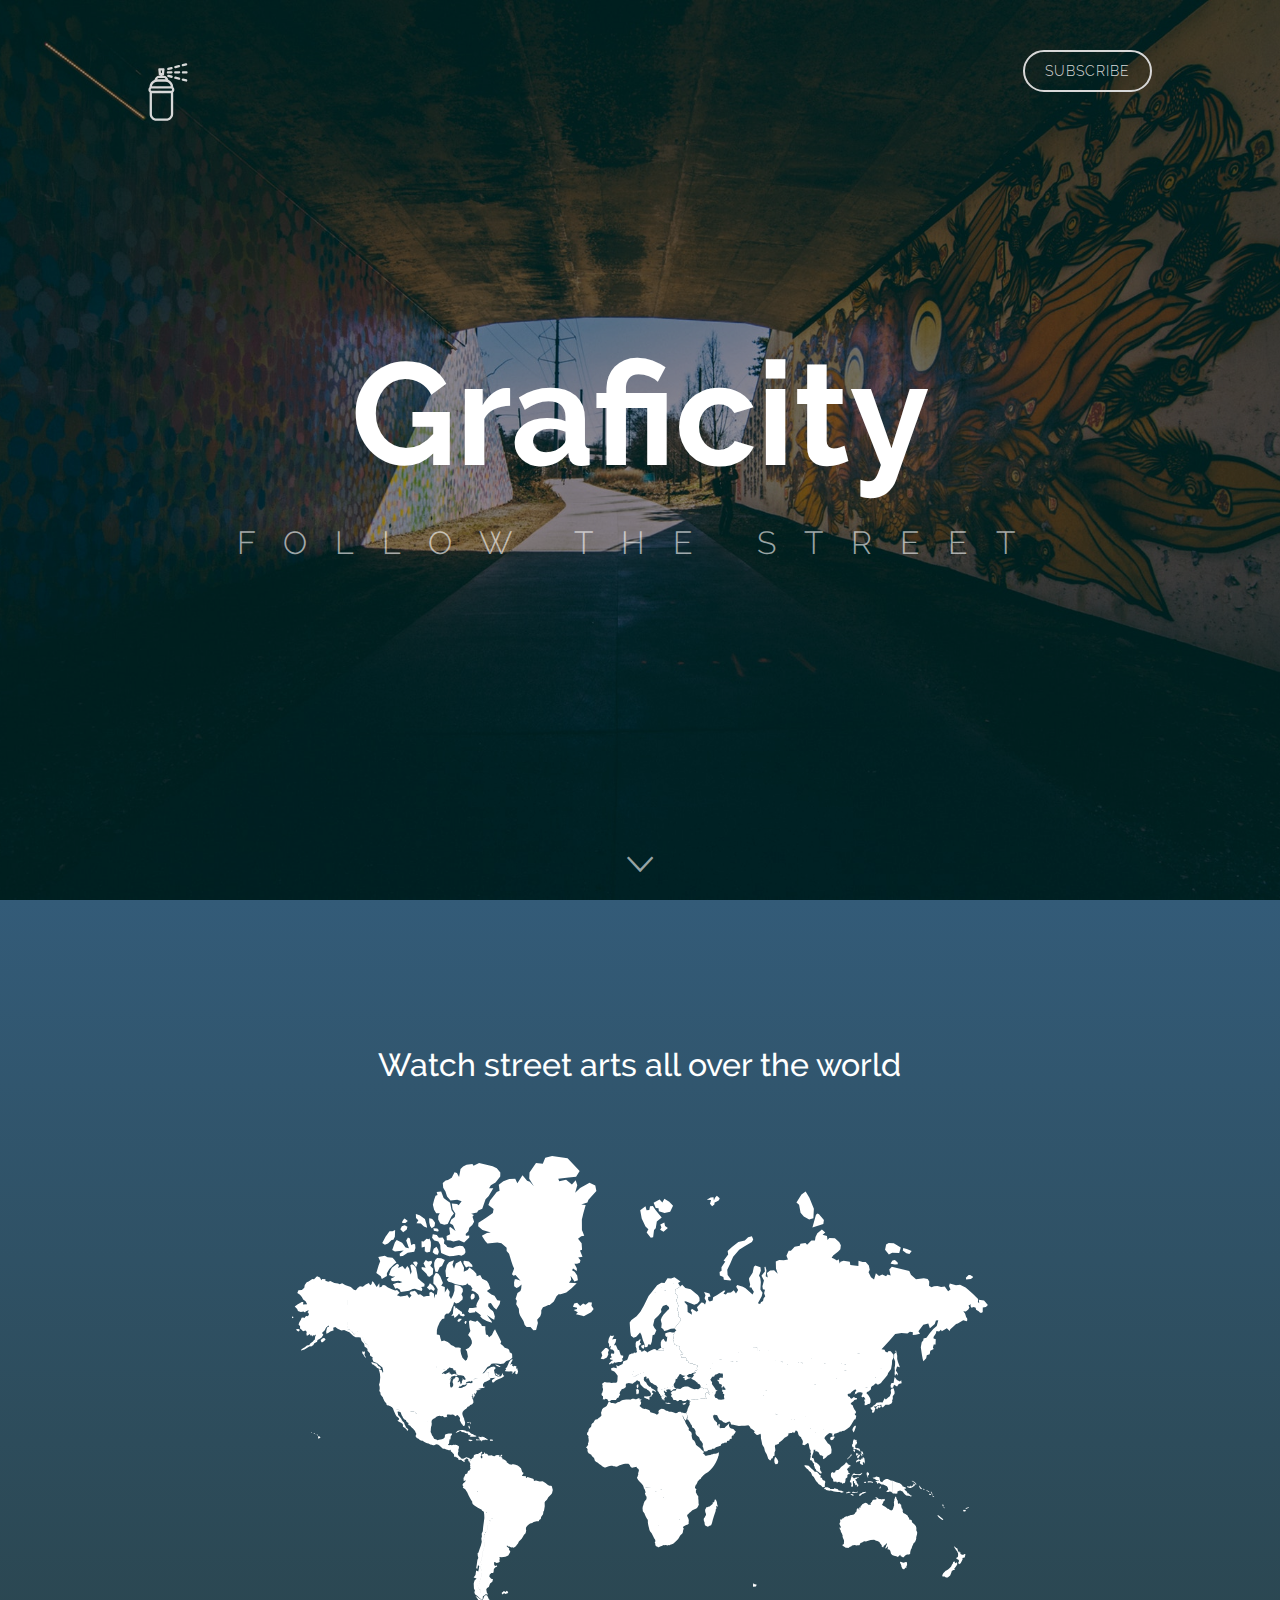
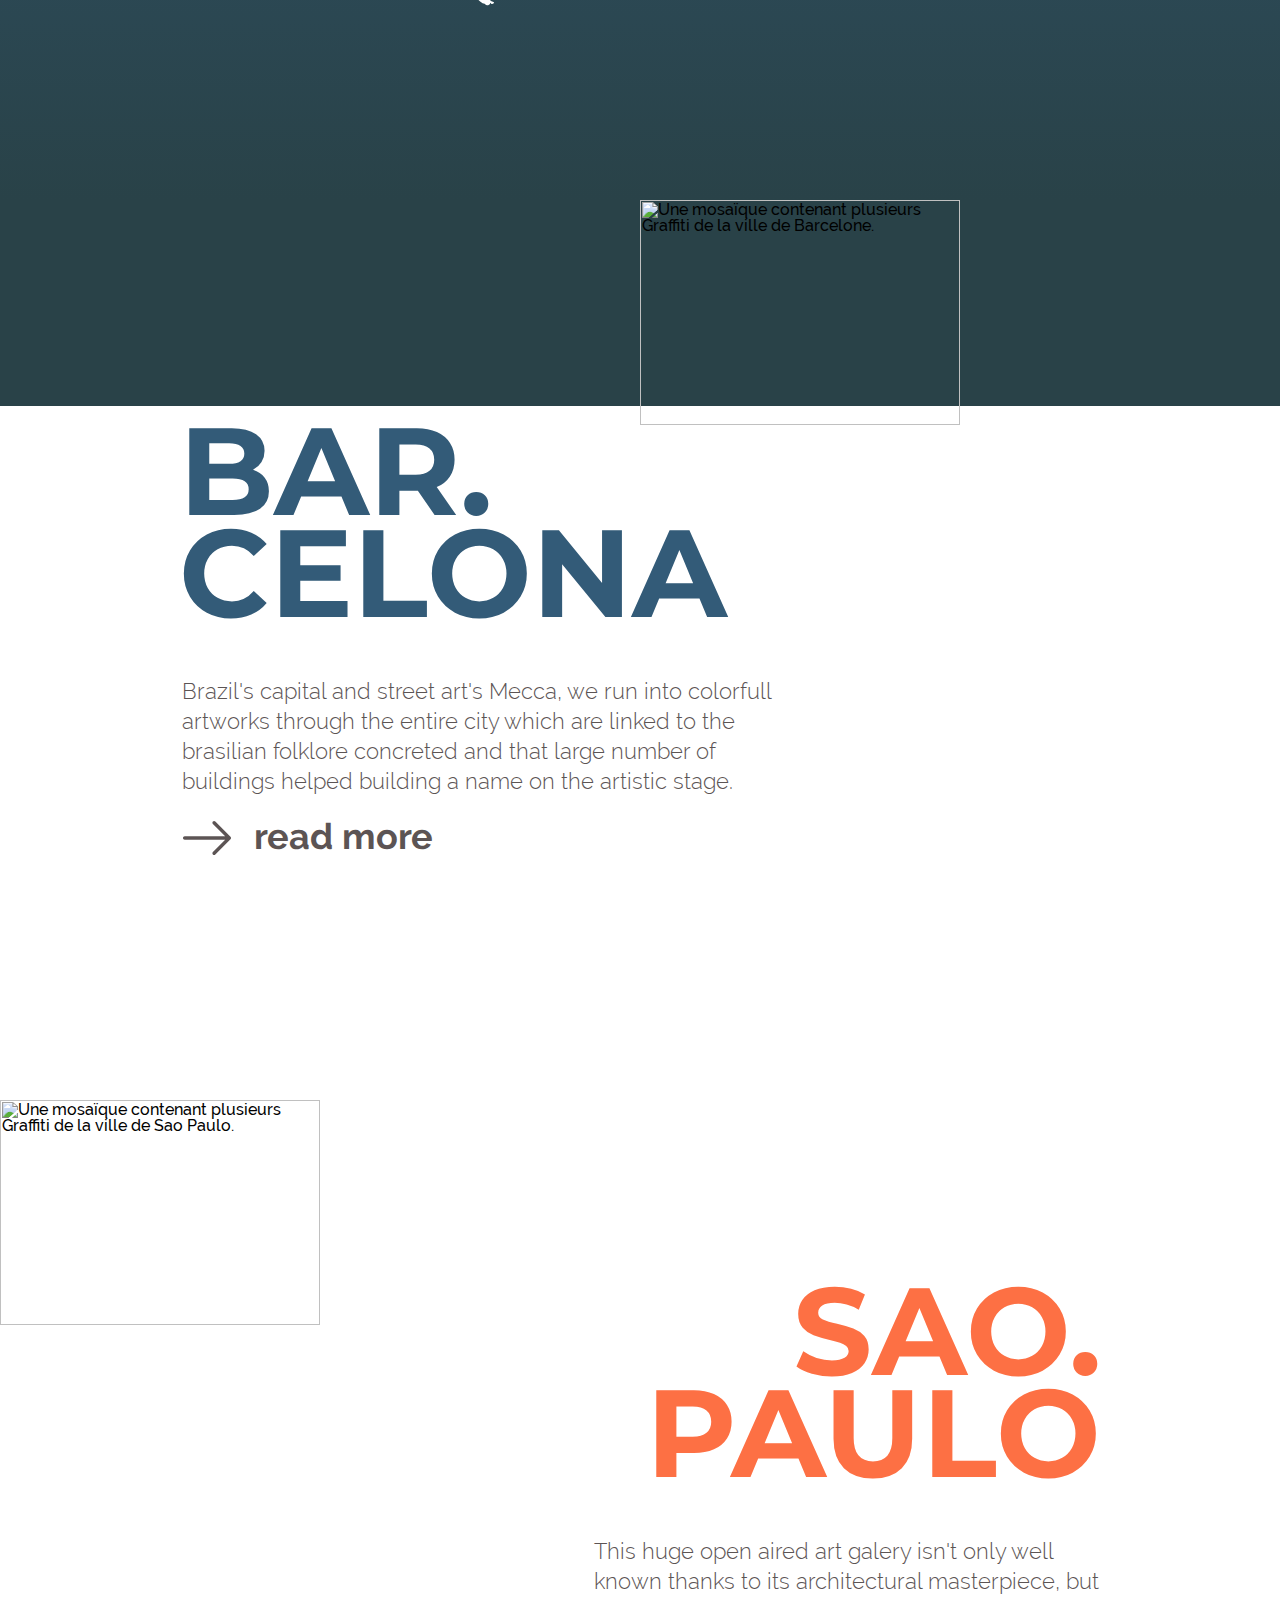
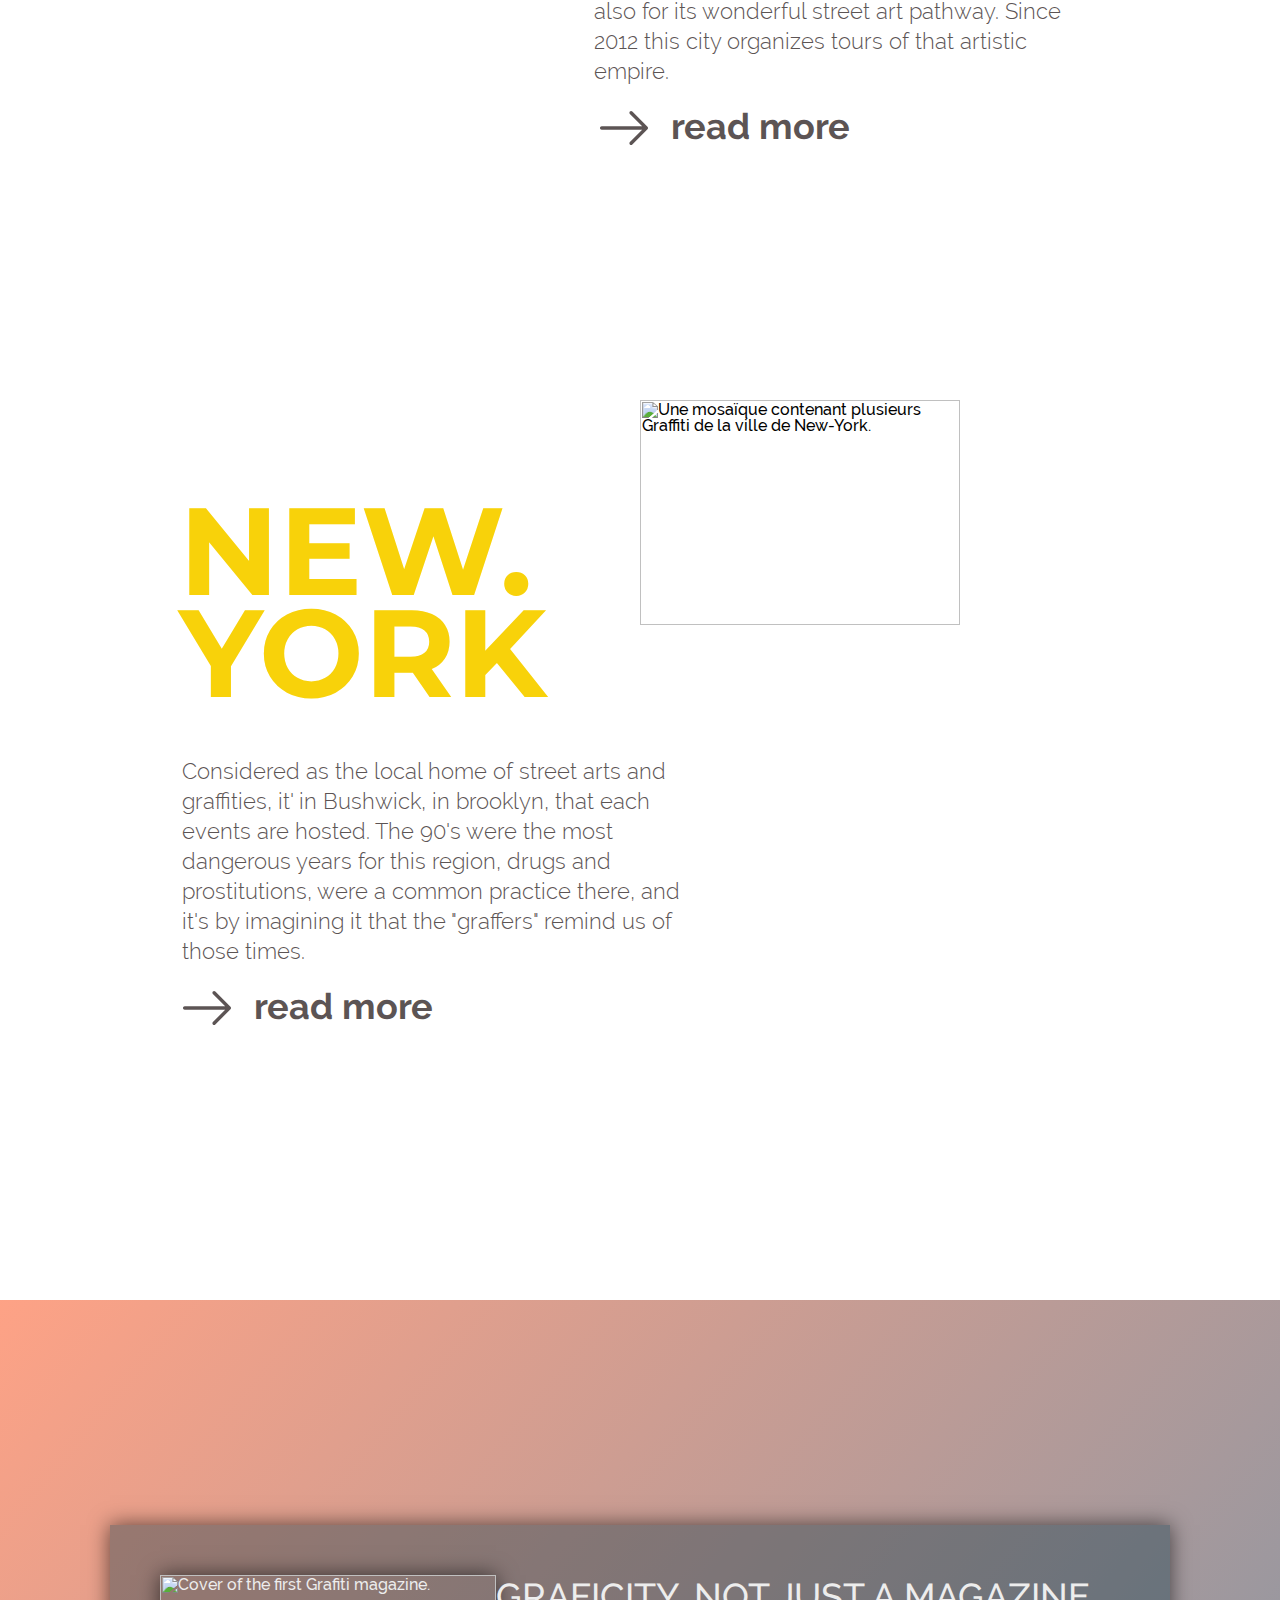
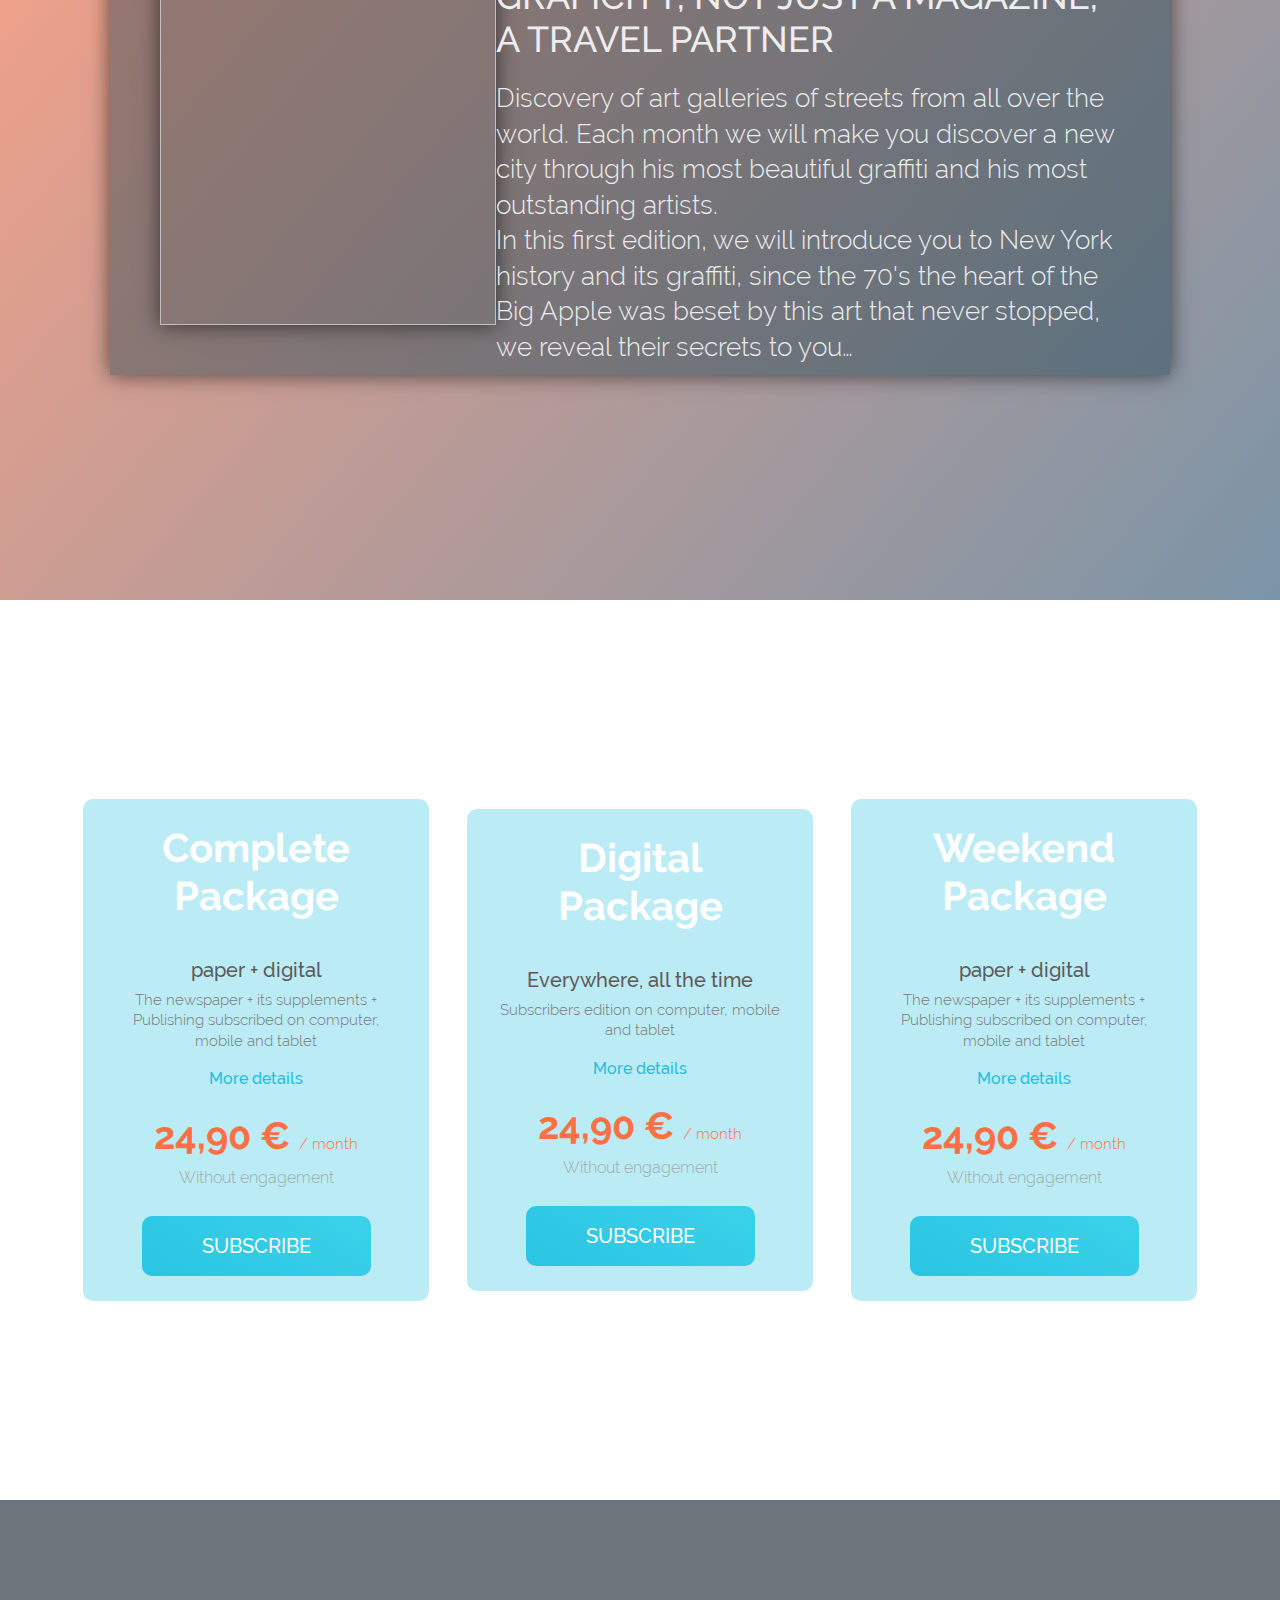
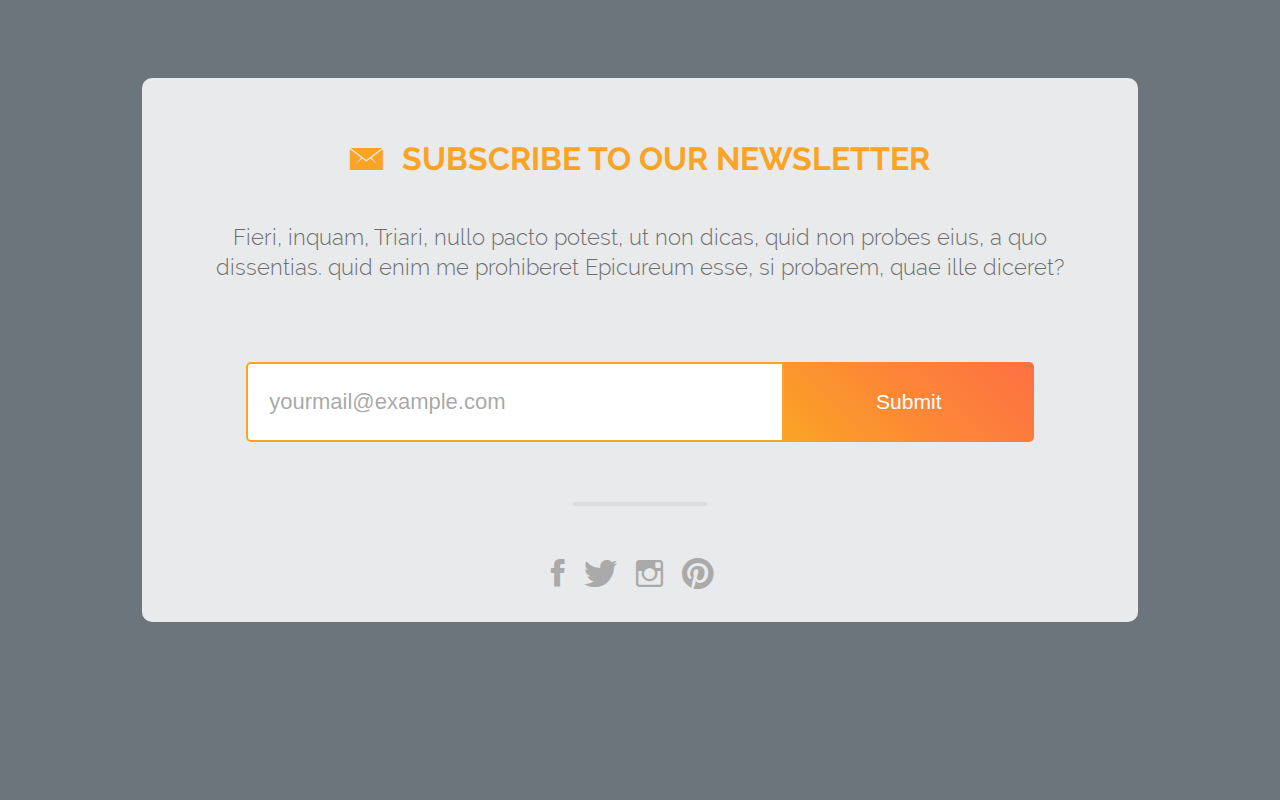
==== commit 595d5390: "Update responsive" ====
--- a/index.html
+++ b/index.html
@@ -10,8 +10,10 @@
     <link rel="stylesheet" href="./assets/css/reset.css">
     
     <link rel="stylesheet" href="./assets/css/style.css">
+    
+    <link rel="stylesheet" href="./assets/css/responsive.css">
 </head>
-<body onload="init();">
+<body>
     <!-- code -->
     <section class="section graficity-head BgImg" id="section">
     <div class="filter filterTunnel"></div>
@@ -54,12 +56,12 @@
     		</div>
     	</div>
 
-		<div class="headerTextDiv FadeIn" style="display:none;">
+		<div class="headerTextDiv">
 	    	<h1 class="mainTitle">Graficity</h1>
 	    	<h2 class="catchPhrase">follow the street</h2>
 		</div>
    
-        <div class="section-down FadeIn" style="display: none;">
+        <div class="section-down">
             <a href="#" class="btn-section-down btnGoTo" data-target="section2"><i class="ion-ios-arrow-down"></i></a>
         </div>
     </div>
@@ -270,14 +272,14 @@
         <div class="section-content"> 
             <div class="singleForfaitDiv">
                 <div class="singleForfaitHeader">
-                    <h2>3 months</h2>
-                    <h3>mini package</h3>
-                    <p>The newspaper + Publishing subscribed on computer</p>
+                    <h2>Complete<br>Package</h2>
+                    <h3>paper + digital</h3>
+                    <p>The newspaper + its supplements + Publishing subscribed on computer, mobile and tablet</p>
                     <span><a href="#">More details</a></span>
                 </div>
                 
                 <div class="singleForfaitPrice">
-                    <h3>5 € <small>/ month</small></h3>
+                    <h3>24,90 € <small>/ month</small></h3>
                     <span>Without engagement</span>
                 </div>
                 
@@ -286,14 +288,14 @@
             
             <div class="singleForfaitDiv">
                 <div class="singleForfaitHeader">
-                    <h2>6 months</h2>
-                    <h3>medium package</h3>
-                    <p>The newspaper + Publishing subscribed on computer</p>
+                    <h2>Digital<br>Package</h2>
+                    <h3>Everywhere, all the time</h3>
+                    <p>Subscribers edition on computer, mobile and tablet</p>
                     <span><a href="#">More details</a></span>
                 </div>
                 
                 <div class="singleForfaitPrice">
-                    <h3>4,70 € <small>/ month</small></h3>
+                    <h3>24,90 € <small>/ month</small></h3>
                     <span>Without engagement</span>
                 </div>
                 
@@ -302,14 +304,14 @@
             
             <div class="singleForfaitDiv">
                 <div class="singleForfaitHeader">
-                    <h2>12 months</h2>
-                    <h3>complete package</h3>
-                    <p>The newspaper + Publishing subscribed on computer + special editions</p>
+                    <h2>Weekend<br>Package</h2>
+                    <h3>paper + digital</h3>
+                    <p>The newspaper + its supplements + Publishing subscribed on computer, mobile and tablet</p>
                     <span><a href="#">More details</a></span>
                 </div>
                 
                 <div class="singleForfaitPrice">
-                    <h3>4,50 € <small>/ month</small></h3>
+                    <h3>24,90 € <small>/ month</small></h3>
                     <span>Without engagement</span>
                 </div>
                 
@@ -322,7 +324,7 @@
 	<section class="section newsletterSection BgImg" id="section6">
 		<div class="filter filterNewsletter"></div>
 
-		<div class="sectionContentFlex">
+		<div class="sectionContentFlex paddingNewsletter">
 		<div class="section-content newsletterContainer">
 			<div class="newsletterTitleDiv">
 				<i class="ion-ios-email"></i>
@@ -330,7 +332,7 @@
 			</div>
 			
 			<div class="newsletterText">
-			    <p>Do You want to discover new urban landscapes ? Or maybe learn more about your city ?<br>If so feel free to subscribe to our newsletter, you'll receive a notification at each release.<br><br>Until then happy hunting traveller !</p>
+			    <p>Fieri, inquam, Triari, nullo pacto potest, ut non dicas, quid non probes eius, a quo dissentias. quid enim me prohiberet Epicureum esse, si probarem, quae ille diceret?</p>
 			</div>
 
 			<div class="newsletterForm">
--- a/assets/css/style.css
+++ b/assets/css/style.css
@@ -401,6 +401,8 @@
 .barceloneExempleTitle {
   text-align: left;
   color: #335B78;
+    position: relative;
+    z-index: 5;
 }
 
 .barceloneExempleDescription {
@@ -587,7 +589,7 @@
     background: -webkit-linear-gradient(300deg, #2ac5e2, #3bd1eb);
     background: -o-linear-gradient(300deg, #2ac5e2, #3bd1eb);
     background: linear-gradient(30deg, #2ac5e2, #3bd1eb);
-    padding: 20px 0;
+    padding: 20px 60px;
     display: inline-block;
     margin-top: 30px;
     text-transform: uppercase;
@@ -595,8 +597,6 @@
     color: #fff;
     font-size: 20px;
     border-radius: 10px;
-    text-align: center;
-    width: 100%;
     transition: .5s;
 }
 
@@ -730,32 +730,3 @@
 .listItem a:hover {
     color: #636363;
 }
-
-/* Responsive */
-@media(max-width:800px){
-    .section.graficity-head .headerTextDiv .mainTitle {
-        font-size: -webkit-xxx-large;
-        max-width: 100%;
-    }
-    .section.graficity-head .headerTextDiv .catchPhrase {
-        letter-spacing: 0;
-    }
-    .section.subscriptionSection.BgImg {
-        width: 1200px;
-    }
-    .section.subscriptionSection .section-content {
-        flex-direction: column;
-        height: 100%;
-    }
-    .magazineCoverImgDiv {
-        width: 100%;
-        display: block;
-    }
-    .magazineCoverImg {
-        width: 100%;
-    }
-    .section.subscriptionSection .section-content .magazineDescriptionDiv {
-        width: 100%;
-        margin-top: 20px;
-    }
-}--- a/assets/css/responsive.css
+++ b/assets/css/responsive.css
@@ -0,0 +1,253 @@
+@media (max-width: 800px){   
+    
+    .section.graficity-head .headerTextDiv .mainTitle {
+        font-size: 13vw;
+        font-weight: bold;
+    }
+    
+    .section.graficity-head .headerTextDiv .catchPhrase {
+        font-size: 5vw;
+        letter-spacing: 28px;
+        text-transform: uppercase;
+        margin-top: 40px;
+        font-weight: 300;
+        opacity: 0.6;
+        max-width: 807px;
+    }
+    
+    .mosaique1 {
+        position: absolute;
+        width: 50%;
+        right: 0;
+        margin-top: -77px;
+    }
+    
+    .artExempleDiv {
+        display: flex;
+        flex-direction: column;
+        padding: 0px 20px;
+    }
+    
+    .artExempleTitle {
+        font-family: 'Montserrat', sans-serif;
+        font-size: 17vw;
+        text-transform: uppercase;
+        line-height: 102px;
+        font-weight: 700;
+        margin-bottom: 52px;
+        position: relative;
+        z-index: 5;
+    }
+    
+    .section.worldMapSection {
+        background-image: linear-gradient(0deg, #294248 0%, #335B78 100%);
+        max-height: inherit;
+        min-height: inherit;
+        height: auto;
+        padding: 50px 0px;
+    }
+    
+    .filterTransitionMapExemples {
+        position: absolute;
+        background: #294248;
+        left: 0;
+        width: 100%;
+        height: auto;
+    }
+    
+    .barceloneExempleTextDiv {
+        margin-top: 70px;
+    }
+    
+    .barceloneExempleDescription {
+        color: #5C5454;
+        float: left;
+        width: 100%;
+        margin-bottom: 30px;
+    }
+    
+        .mosaique2 {
+        position: absolute;
+        width: 80%;
+        left: 0;
+        margin-top: 0px;
+    }
+    
+    .streetArtExemples .section-content {
+        display: flex;
+        flex-direction: column;
+        justify-content: center;
+        width: 100%;
+    }
+    
+    .saoPauloExempleTextDiv {
+        align-items: flex-start;
+        margin-top: 180px;
+    }
+    
+    .saoPauloExemple .readMoreLink {
+        margin-right: 0px;
+        margin-bottom: 0px;
+    }
+    
+    .saoPauloExempleTitle {
+        text-align: right;
+        color: #FD7044;
+        margin-top: 140px;
+    }
+    
+    .section.ForfaitsSection .singleForfaitDiv {
+        padding: 25px;
+        width: 100%;
+        display: inline-block;
+        background: #bbebf4;
+        color: #797979;
+        margin: 30px 20px;
+        border-radius: 10px;
+        box-sizing: border-box;
+    }
+    
+    .section.ForfaitsSection .section-content {
+        margin: 50px 0px;
+        text-align: center;
+        display: flex;
+        justify-content: center;
+        flex-wrap: wrap;
+        width: 100%;
+    }
+    
+    .section .sectionContentFlex {
+        display: flex;
+        display: -webkit-box;
+        display: -moz-box;
+        display: -ms-flexbox;
+        display: -webkit-flex;
+        position: relative;
+        width: 100%;
+        min-height: auto;
+        justify-content: center;
+        flex-direction: column;
+    }
+    
+    .section .filter {
+        display: none;
+    }
+    
+    .section {
+        width: 100%;
+        min-height: 0;
+        display: flex;
+        display: -webkit-box;
+        display: -moz-box;
+        display: -ms-flexbox;
+        display: -webkit-flex;
+    }
+    
+    .newYorkExempleTextDiv {
+        margin-top: 150px;
+        margin-bottom: 100px;
+    }
+    
+    .section.subscriptionSection .section-content {
+        background-color: rgba(1, 46, 62, 0.35);
+        box-shadow: 0px 0px 20px 0px rgba(0, 0, 0, 0.6);
+        padding: 50px;
+        width: 100%;
+        min-height: 350px;
+        height: auto;
+        color: #ededed;
+        display: flex;
+        justify-content: center;
+        align-items: center;
+        flex-wrap: wrap;
+        padding: 0;
+    }
+    
+    .magazineCoverImgDiv {
+        width: 100%;
+        height: auto;
+        display: block;
+        justify-content: center;
+        align-items: center;
+        text-align: center;
+        padding: 0 20px;
+        margin: 50px 0px;
+    }
+    
+    .magazineCoverImg {
+        height: auto;
+        width: 100%;
+        padding: 0;
+        box-shadow: 0px 0px 20px 0px rgba(0, 0, 0, 0);
+        display: inline-block;
+    }
+    
+    .section.subscriptionSection .section-content .magazineDescriptionDiv {
+        width: 100%;
+        height: auto;
+        padding: 0 20px;
+        margin: 50px 0px;
+    }
+    
+    .section.newsletterSection .newsletterContainer {
+        background: #fff;
+        background: rgba(255, 255, 255, 0.85);
+        border-radius: 10px;
+        border-radius: 10px;
+        text-align: center;
+        display: flex;
+        display: -webkit-box;
+        display: -moz-box;
+        display: -ms-flexbox;
+        display: -webkit-flex;
+        flex-direction: column;
+        padding: 60px 50px 30px 50px;
+        width: 100%;
+        height: auto;
+        padding: 0px;
+    }
+    
+    .paddingNewsletter{
+        padding: 50px 20px;
+    }
+    
+    .section.newsletterSection .newsletterForm {
+        margin-top: 80px;
+        padding: 0px 30px;
+    }
+    
+    .section.newsletterSection .newsletterTitleDiv {
+        margin-bottom: 30px;
+        margin-top: 30px;
+    }
+
+    .section-content .socialNetworkDiv {
+        display: flex;
+        justify-content: center;
+        align-items: center;
+        margin-top: 50px;
+        margin-bottom: 50px;
+    }
+
+    .section.newsletterSection .newsletterForm .newsletterInput {
+        font-size: 16px;
+        color: rgba(110, 110, 110, 1);
+        padding: 26px 21px;
+        font-weight: 300;
+        outline: none;
+        border: 2px solid #FAA425;
+        border-bottom-left-radius: 5px;
+        border-top-left-radius: 5px;
+        width: 60%;
+        height: 80px;
+        vertical-align: top;
+    }
+    
+    .section.newsletterSection .newsletterText {
+        width: 80%;
+        font-size: 20px;
+        color: rgb(110, 110, 110);
+        font-weight: 300;
+        margin: auto;
+    }
+}
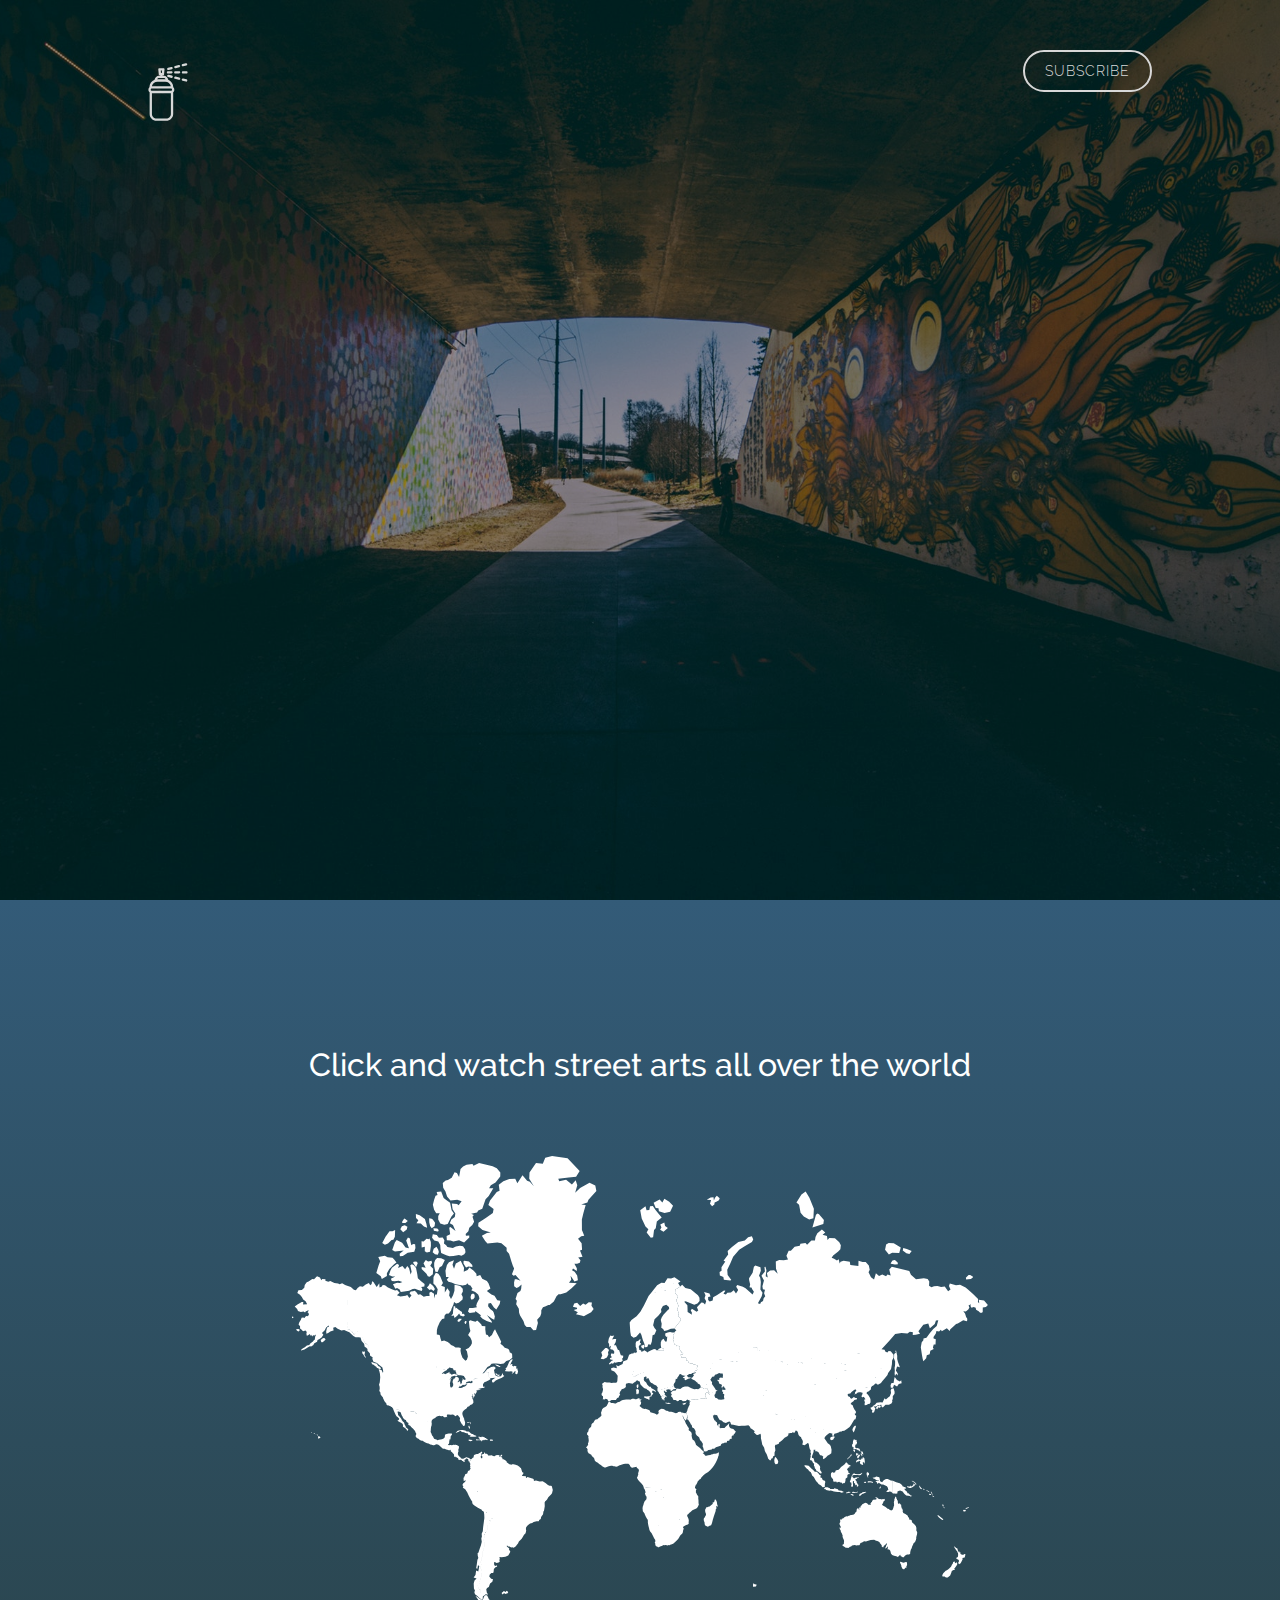
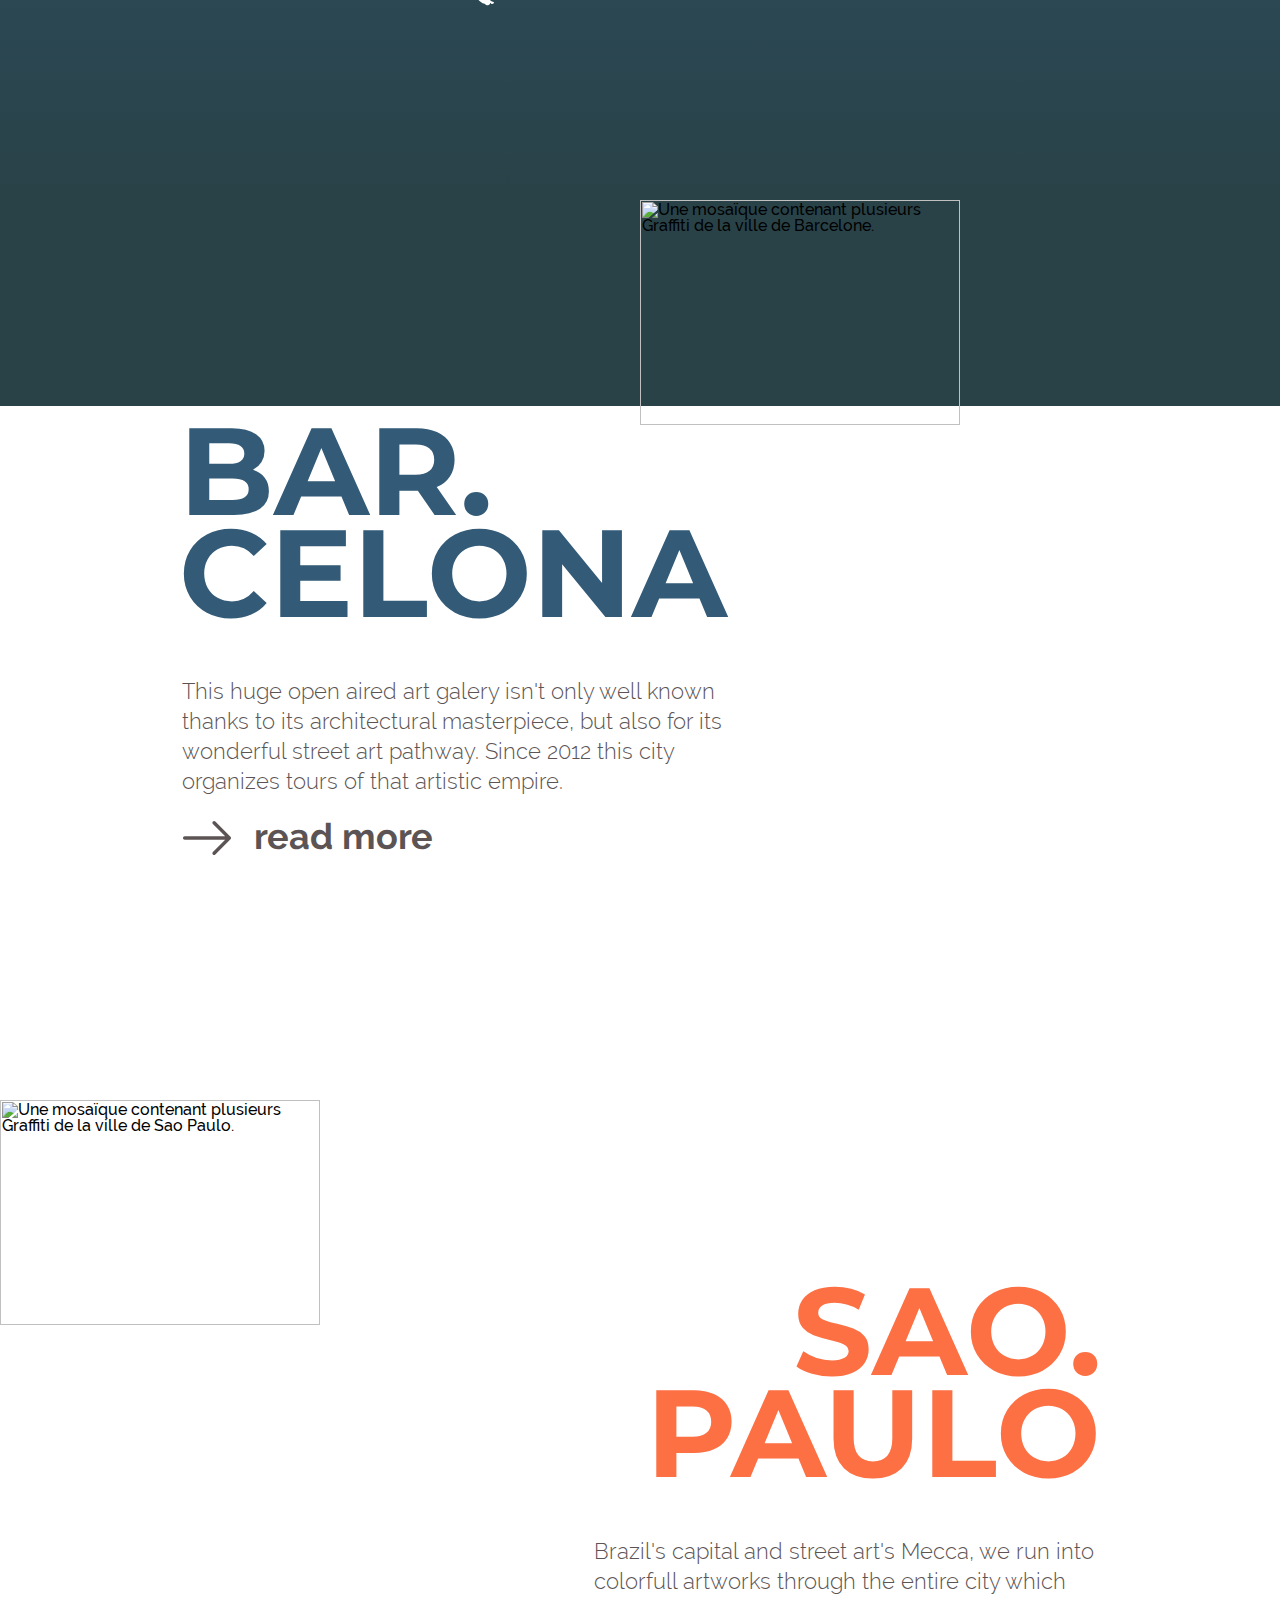
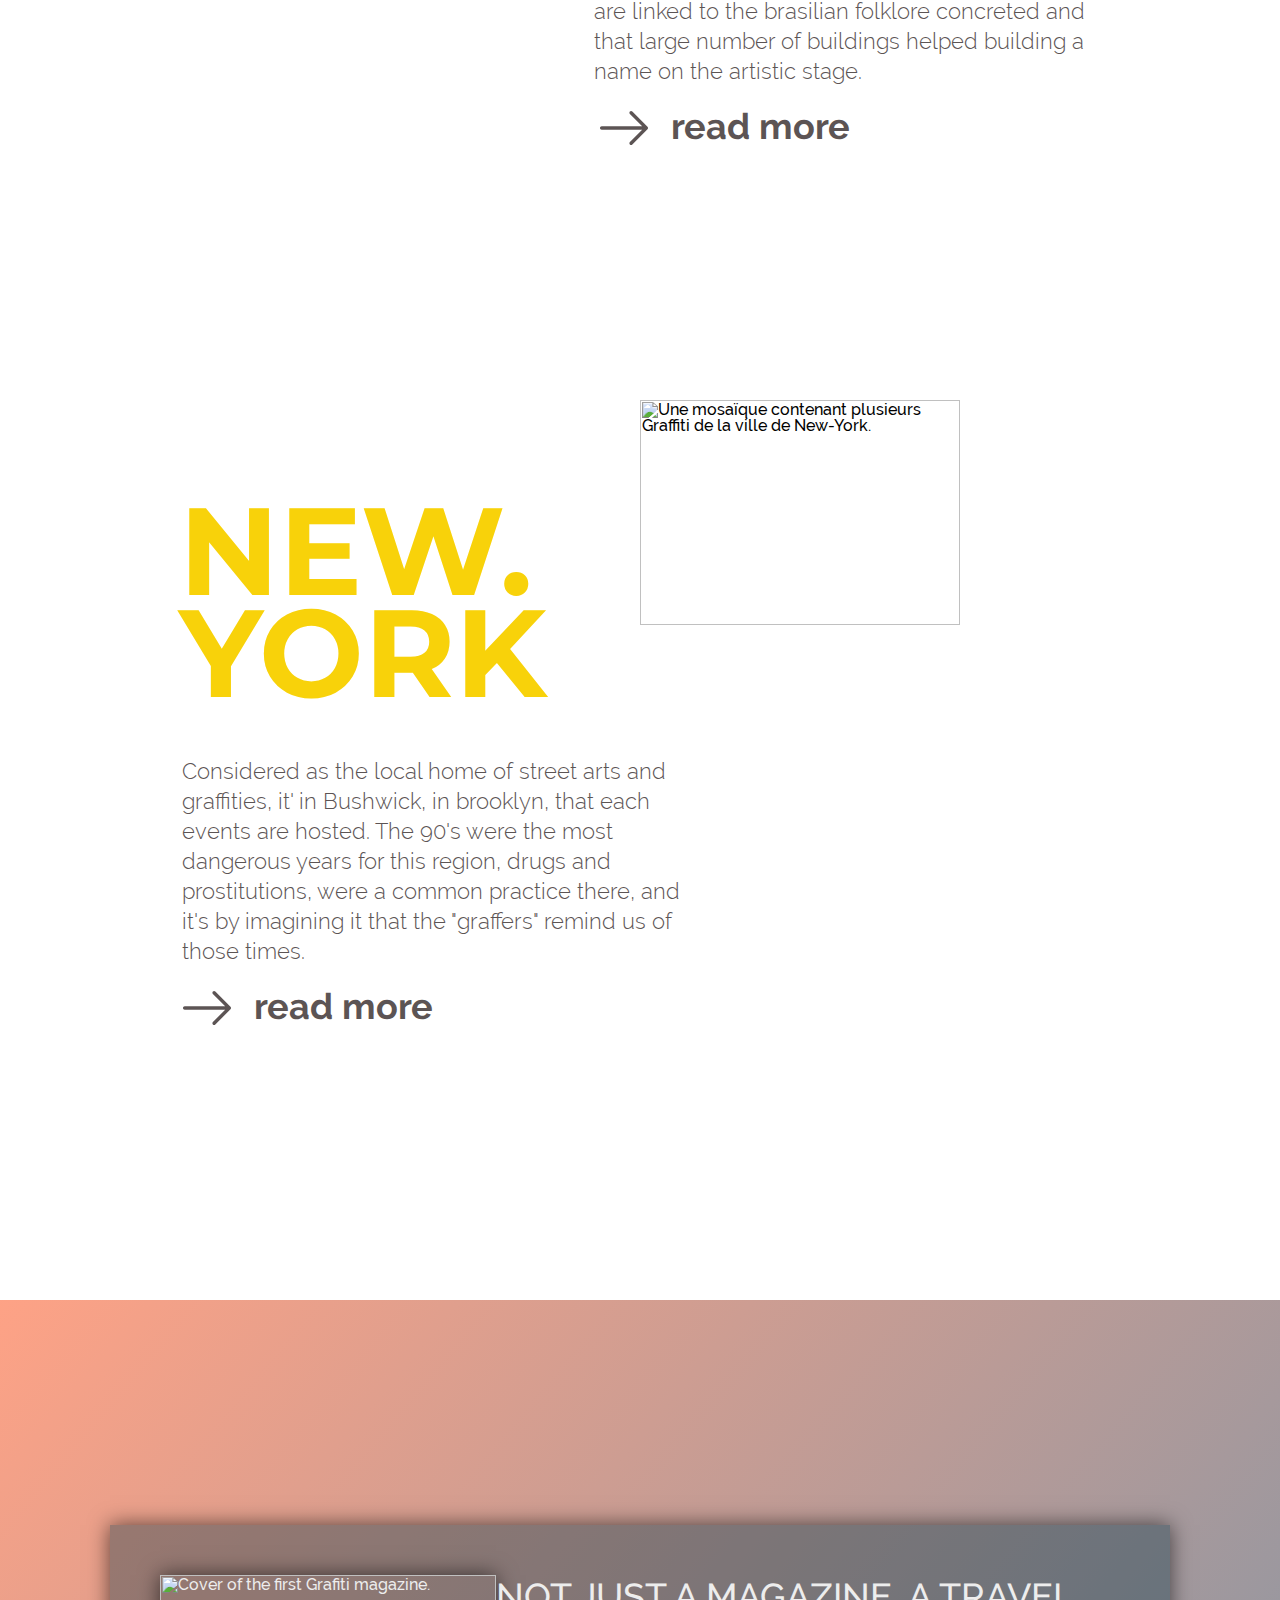
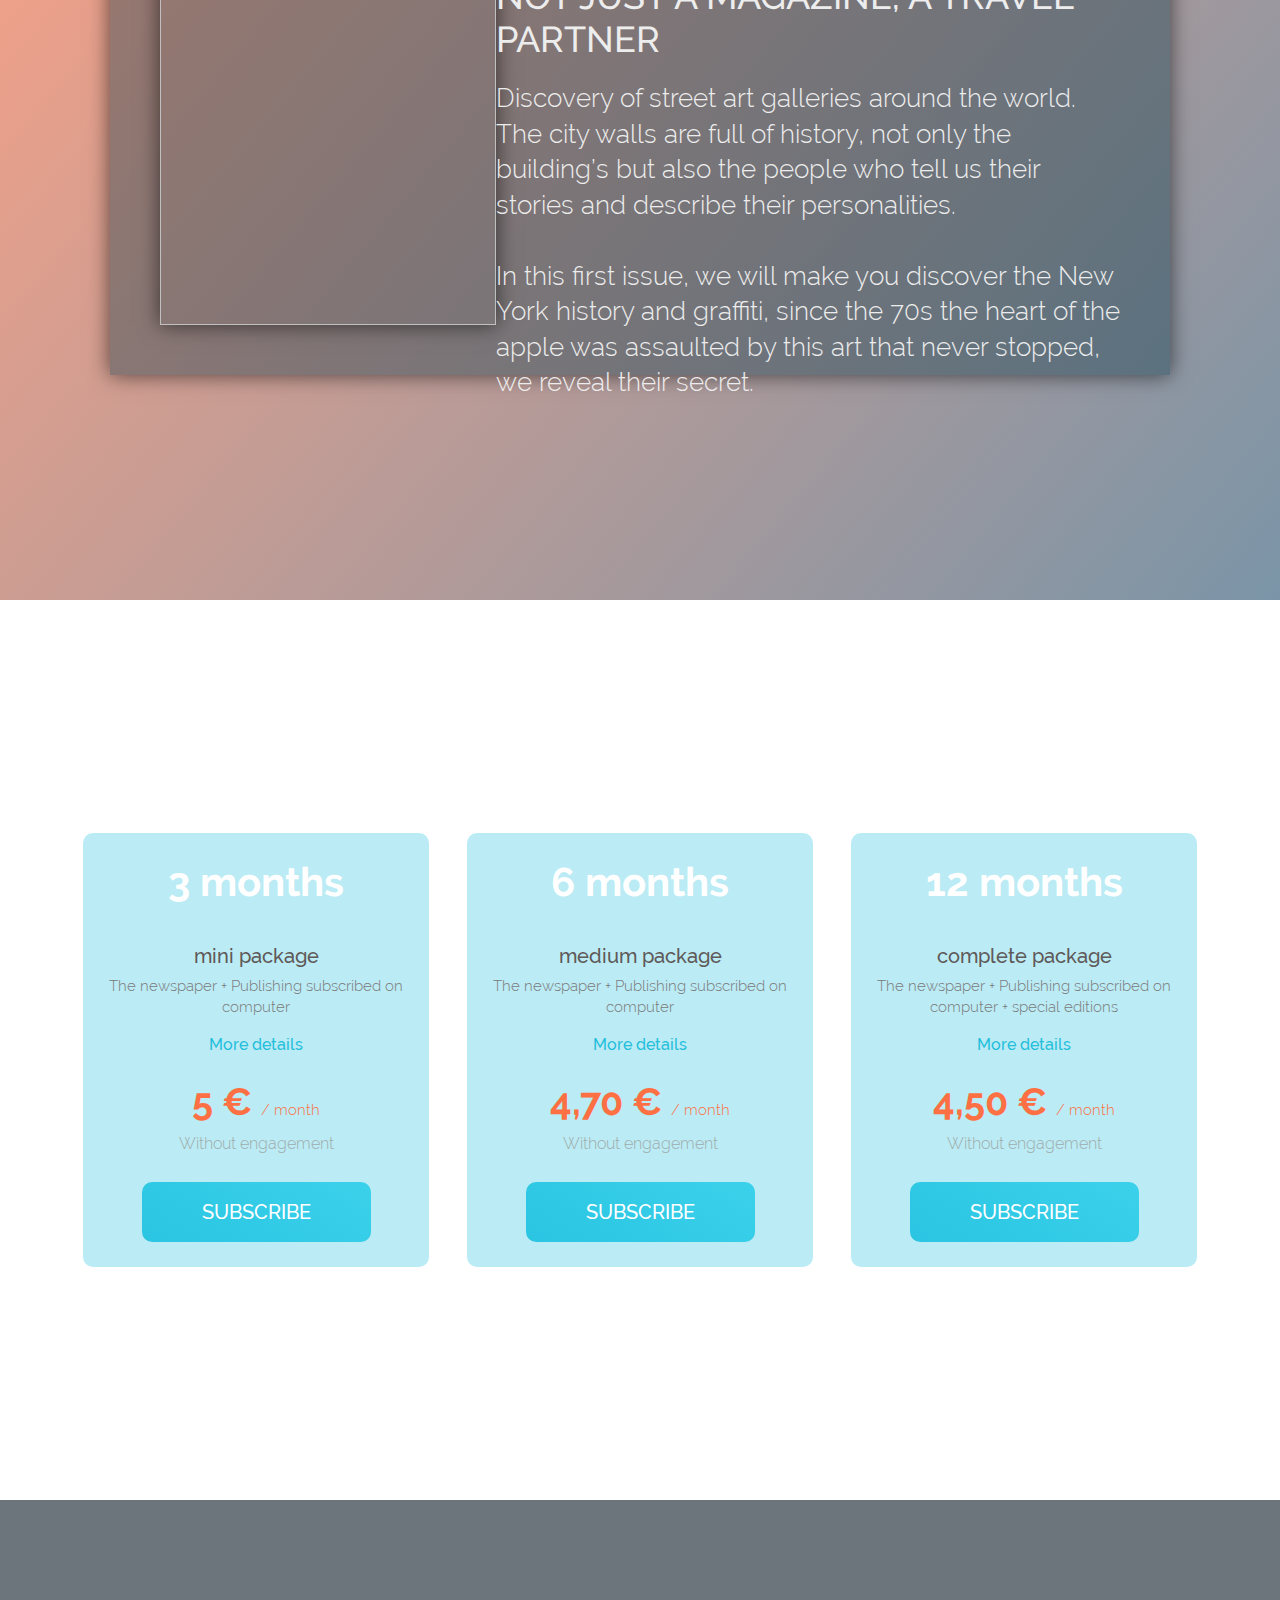
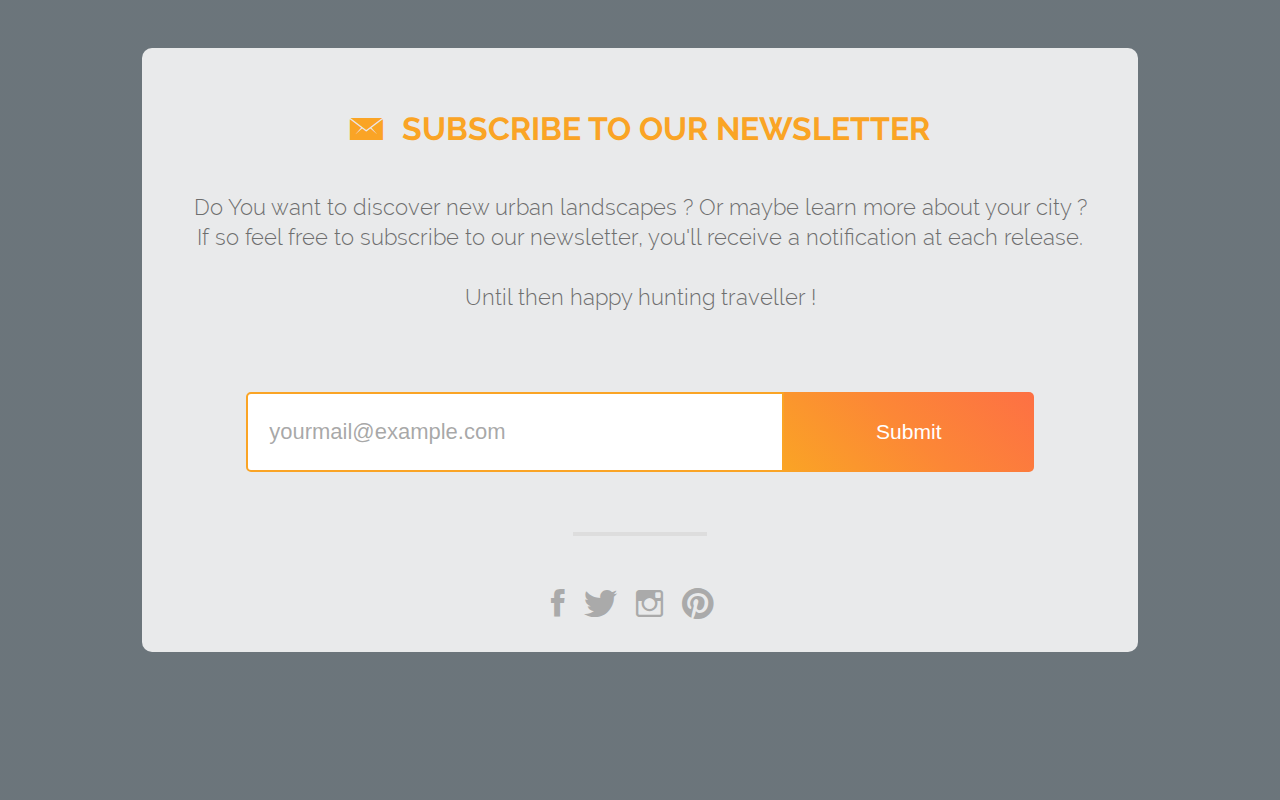
==== commit b2ef84cc: "update city exemples" ====
--- a/index.html
+++ b/index.html
@@ -10,10 +10,8 @@
     <link rel="stylesheet" href="./assets/css/reset.css">
     
     <link rel="stylesheet" href="./assets/css/style.css">
-    
-    <link rel="stylesheet" href="./assets/css/responsive.css">
 </head>
-<body>
+<body onload="init();">
     <!-- code -->
     <section class="section graficity-head BgImg" id="section">
     <div class="filter filterTunnel"></div>
@@ -56,12 +54,12 @@
     		</div>
     	</div>
 
-		<div class="headerTextDiv">
+		<div class="headerTextDiv FadeIn" style="display:none;">
 	    	<h1 class="mainTitle">Graficity</h1>
 	    	<h2 class="catchPhrase">follow the street</h2>
 		</div>
    
-        <div class="section-down">
+        <div class="section-down FadeIn" style="display: none;">
             <a href="#" class="btn-section-down btnGoTo" data-target="section2"><i class="ion-ios-arrow-down"></i></a>
         </div>
     </div>
@@ -70,7 +68,7 @@
 
 	<section class="section worldMapSection" id="section2">
 	<div class="section-content">
-	    <h2 class="mainTitle">Watch street arts all over the world</h2>
+	    <h2 class="mainTitle">Click and watch street arts all over the world</h2>
 	
 		<div class="worldMapImgDiv">
 	<svg class="svg_map" viewbox="0 0 1009 652">
@@ -150,7 +148,7 @@
 					<div class="barceloneExempleTextDiv artExempleDiv">
 						<h2 class="barceloneExempleTitle artExempleTitle">bar.<br>celona</h2>
 						<p class="barceloneExempleDescription artExempleText">
-							Brazil's capital and street art's Mecca, we run into colorfull artworks through the entire city which are linked to the brasilian folklore concreted and that large number of buildings helped building a name on the artistic stage.
+							This huge open aired art galery isn't only well known thanks to its architectural masterpiece, but also for its wonderful street art pathway. Since 2012 this city organizes tours of that artistic empire.
 						</p>
 						<a class="readMoreLink" href="#">
 							<div class="readMoreDiv">
@@ -182,7 +180,7 @@
 					<div class="saoPauloExempleTextDiv artExempleDiv">
 						<h2 class="saoPauloExempleTitle artExempleTitle">sao.<br>paulo</h2>
 						<p class="saoPauloExempleDescription artExempleText">
-							This huge open aired art galery isn't only well known thanks to its architectural masterpiece, but also for its wonderful street art pathway. Since 2012 this city organizes tours of that artistic empire.
+							Brazil's capital and street art's Mecca, we run into colorfull artworks through the entire city which are linked to the brasilian folklore concreted and that large number of buildings helped building a name on the artistic stage.
 						</p>
 						<a class="readMoreLink" href="#">
 							<div class="readMoreDiv">
@@ -254,13 +252,12 @@
             </div>
 
             <div class="magazineDescriptionDiv">
-                <h2 class="magazineDescriptionTitle">Graficity, not just a magazine, a travel partner</h2>
-                
-                <p class="magazineDescriptionText">Discovery of art galleries of streets from all over the world.
-				Each month we will make you discover a new city through
-				his most beautiful graffiti and his most outstanding artists.<br>
-
-				In this first edition, we will introduce you to New York history and its graffiti, since the 70's the heart of the Big Apple was beset by this art that never stopped, we reveal their secrets to you…</p>
+                <h2 class="magazineDescriptionTitle">Not just a magazine, a travel partner</h2>
+                
+                <p class="magazineDescriptionText">Discovery of street art galleries around the world.
+				The city walls are full of history, not only the building’s but also the people who tell us their stories and describe their personalities.<br><br>
+
+				In this first issue, we will make you discover the New York history and graffiti, since the 70s the heart of the apple was assaulted by this art that never stopped, we reveal their secret.</p>
             </div>
 		</div>
 		</div>
@@ -272,14 +269,14 @@
         <div class="section-content"> 
             <div class="singleForfaitDiv">
                 <div class="singleForfaitHeader">
-                    <h2>Complete<br>Package</h2>
-                    <h3>paper + digital</h3>
-                    <p>The newspaper + its supplements + Publishing subscribed on computer, mobile and tablet</p>
+                    <h2>3 months</h2>
+                    <h3>mini package</h3>
+                    <p>The newspaper + Publishing subscribed on computer</p>
                     <span><a href="#">More details</a></span>
                 </div>
                 
                 <div class="singleForfaitPrice">
-                    <h3>24,90 € <small>/ month</small></h3>
+                    <h3>5 € <small>/ month</small></h3>
                     <span>Without engagement</span>
                 </div>
                 
@@ -288,14 +285,14 @@
             
             <div class="singleForfaitDiv">
                 <div class="singleForfaitHeader">
-                    <h2>Digital<br>Package</h2>
-                    <h3>Everywhere, all the time</h3>
-                    <p>Subscribers edition on computer, mobile and tablet</p>
+                    <h2>6 months</h2>
+                    <h3>medium package</h3>
+                    <p>The newspaper + Publishing subscribed on computer</p>
                     <span><a href="#">More details</a></span>
                 </div>
                 
                 <div class="singleForfaitPrice">
-                    <h3>24,90 € <small>/ month</small></h3>
+                    <h3>4,70 € <small>/ month</small></h3>
                     <span>Without engagement</span>
                 </div>
                 
@@ -304,14 +301,14 @@
             
             <div class="singleForfaitDiv">
                 <div class="singleForfaitHeader">
-                    <h2>Weekend<br>Package</h2>
-                    <h3>paper + digital</h3>
-                    <p>The newspaper + its supplements + Publishing subscribed on computer, mobile and tablet</p>
+                    <h2>12 months</h2>
+                    <h3>complete package</h3>
+                    <p>The newspaper + Publishing subscribed on computer + special editions</p>
                     <span><a href="#">More details</a></span>
                 </div>
                 
                 <div class="singleForfaitPrice">
-                    <h3>24,90 € <small>/ month</small></h3>
+                    <h3>4,50 € <small>/ month</small></h3>
                     <span>Without engagement</span>
                 </div>
                 
@@ -324,7 +321,7 @@
 	<section class="section newsletterSection BgImg" id="section6">
 		<div class="filter filterNewsletter"></div>
 
-		<div class="sectionContentFlex paddingNewsletter">
+		<div class="sectionContentFlex">
 		<div class="section-content newsletterContainer">
 			<div class="newsletterTitleDiv">
 				<i class="ion-ios-email"></i>
@@ -332,7 +329,7 @@
 			</div>
 			
 			<div class="newsletterText">
-			    <p>Fieri, inquam, Triari, nullo pacto potest, ut non dicas, quid non probes eius, a quo dissentias. quid enim me prohiberet Epicureum esse, si probarem, quae ille diceret?</p>
+			    <p>Do You want to discover new urban landscapes ? Or maybe learn more about your city ?<br>If so feel free to subscribe to our newsletter, you'll receive a notification at each release.<br><br>Until then happy hunting traveller !</p>
 			</div>
 
 			<div class="newsletterForm">
